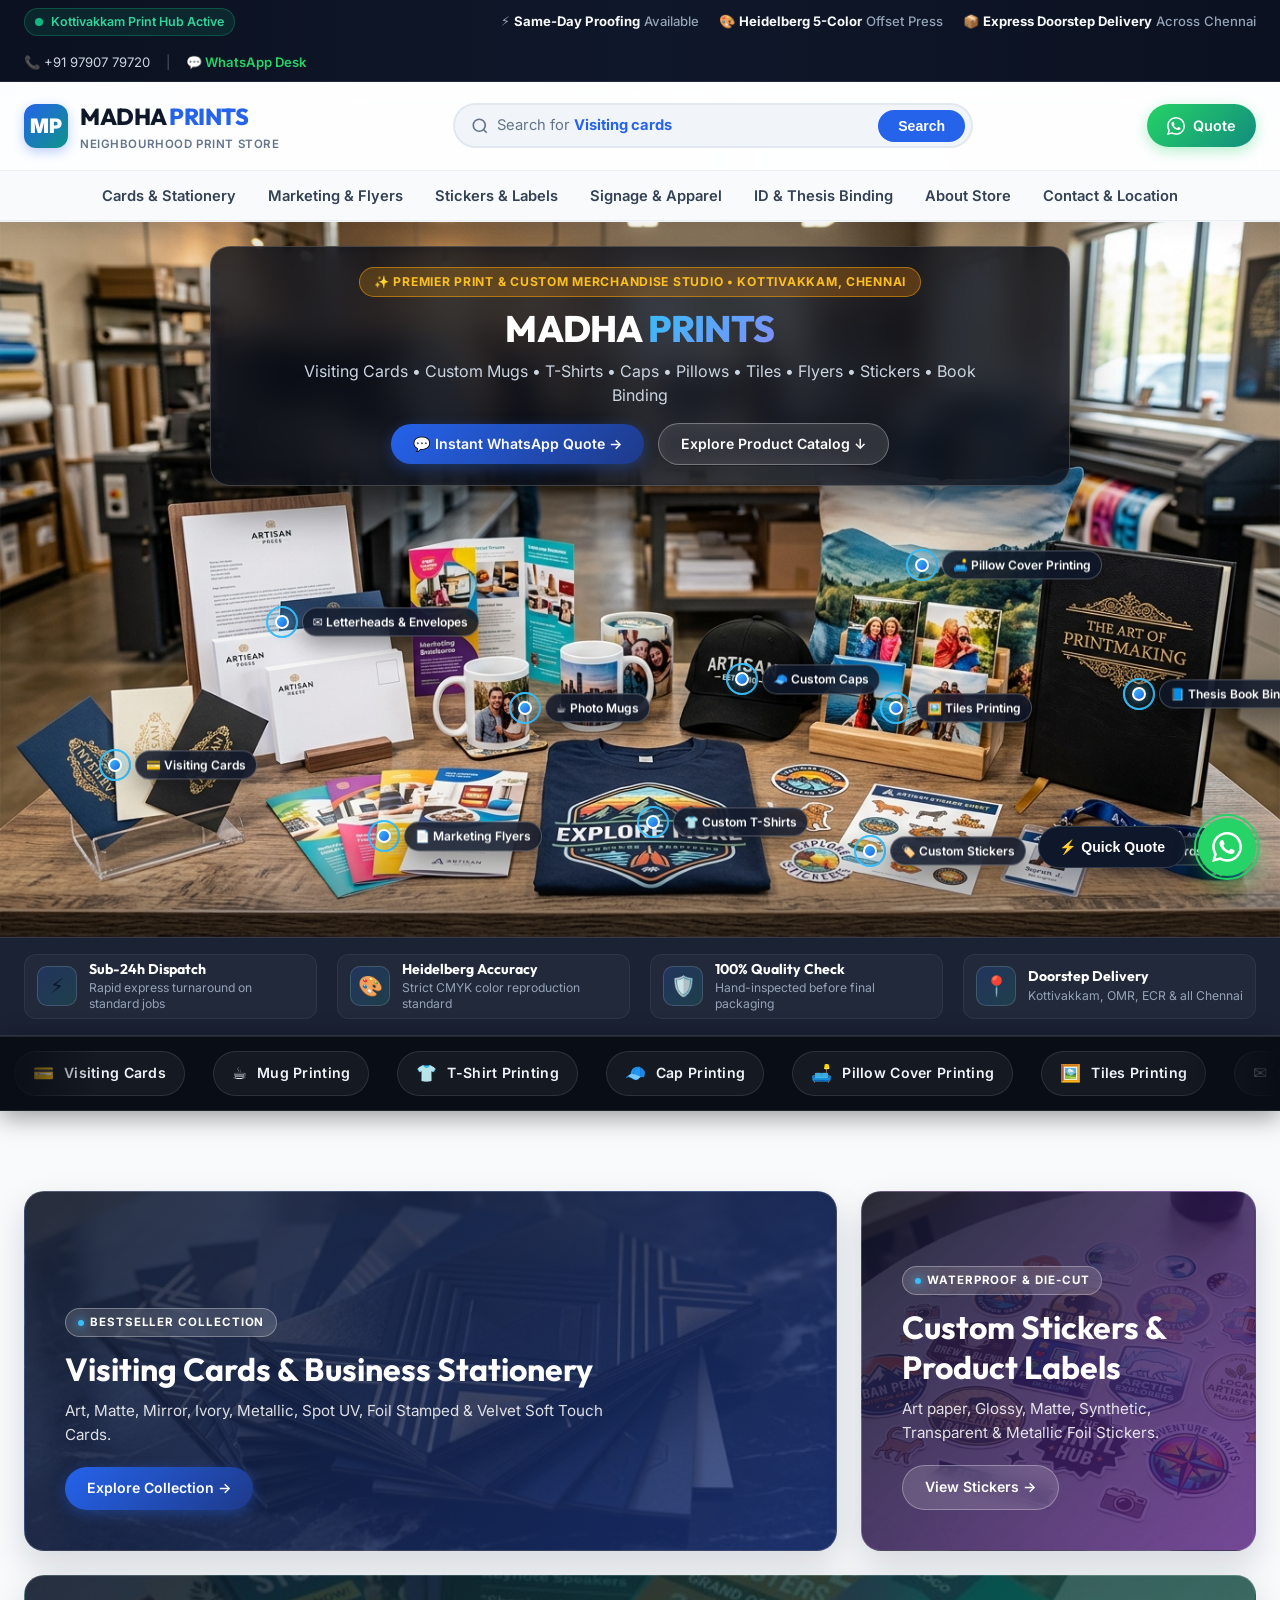
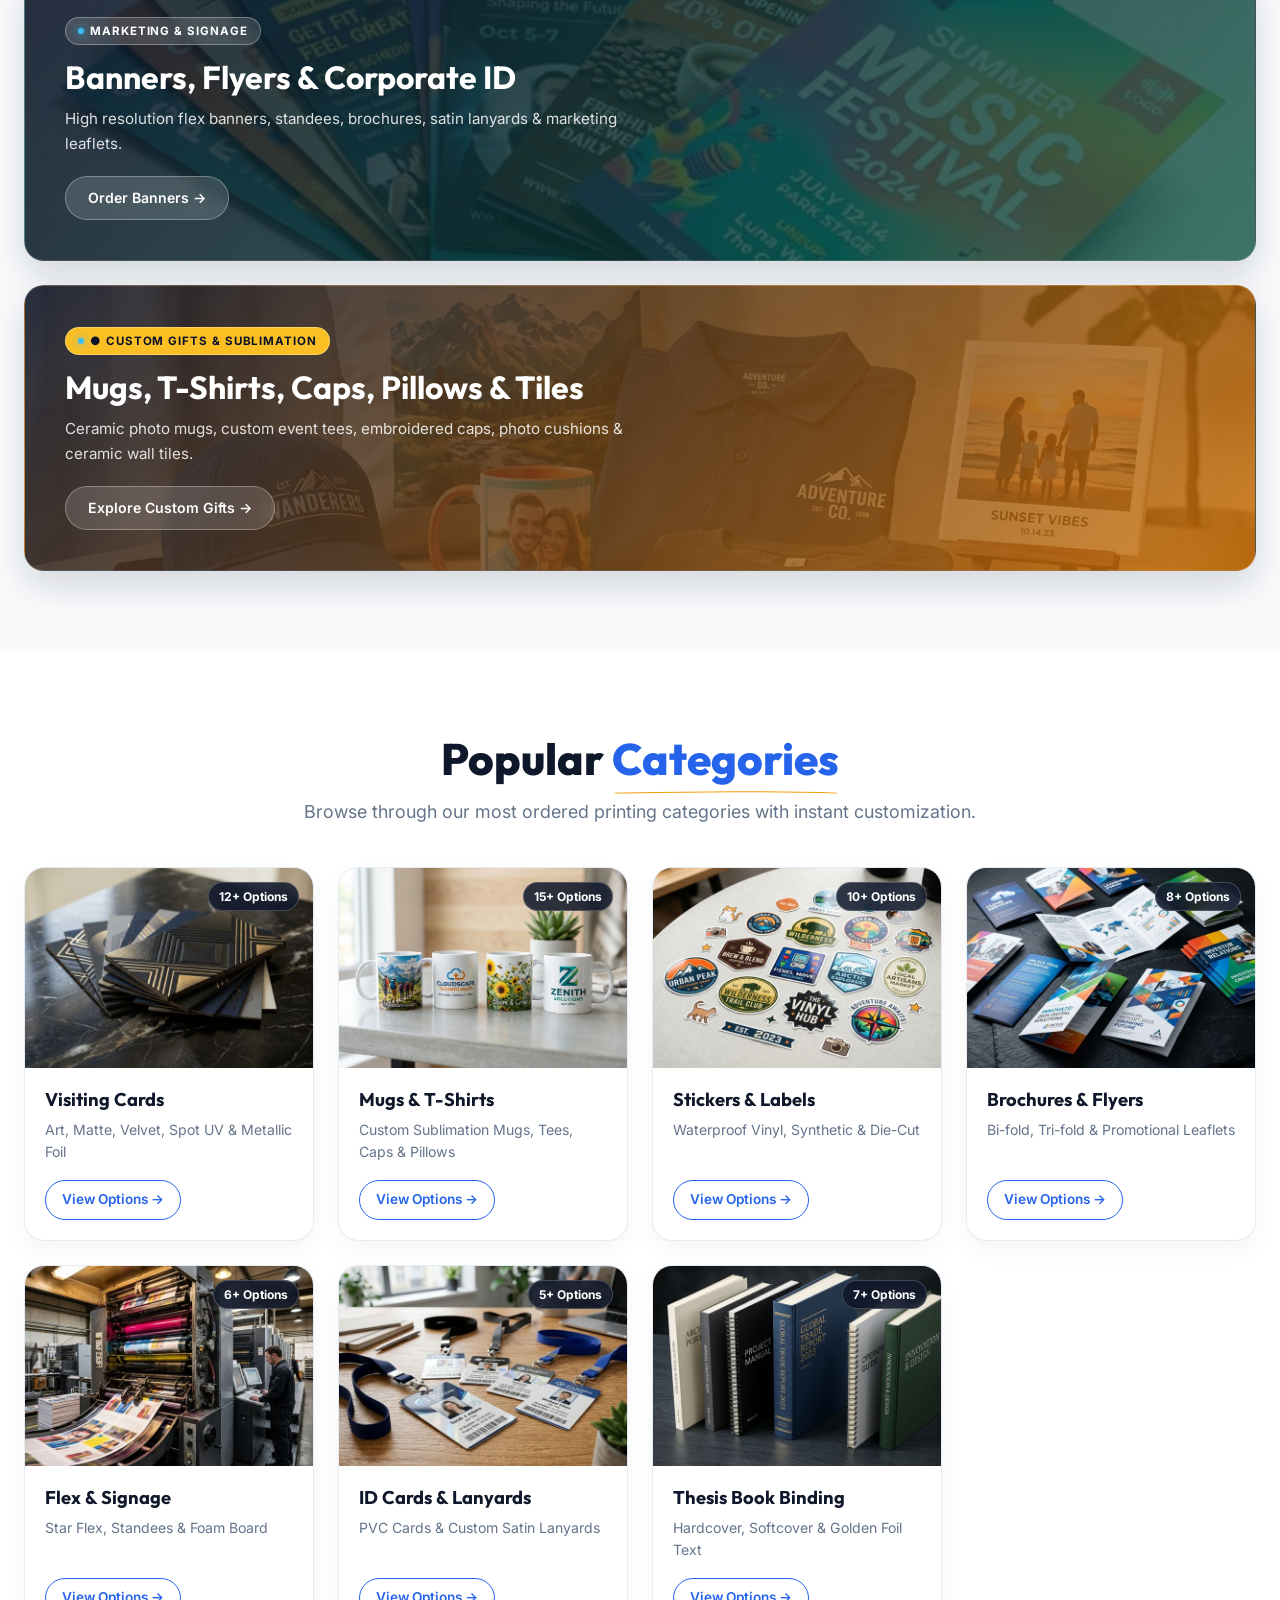
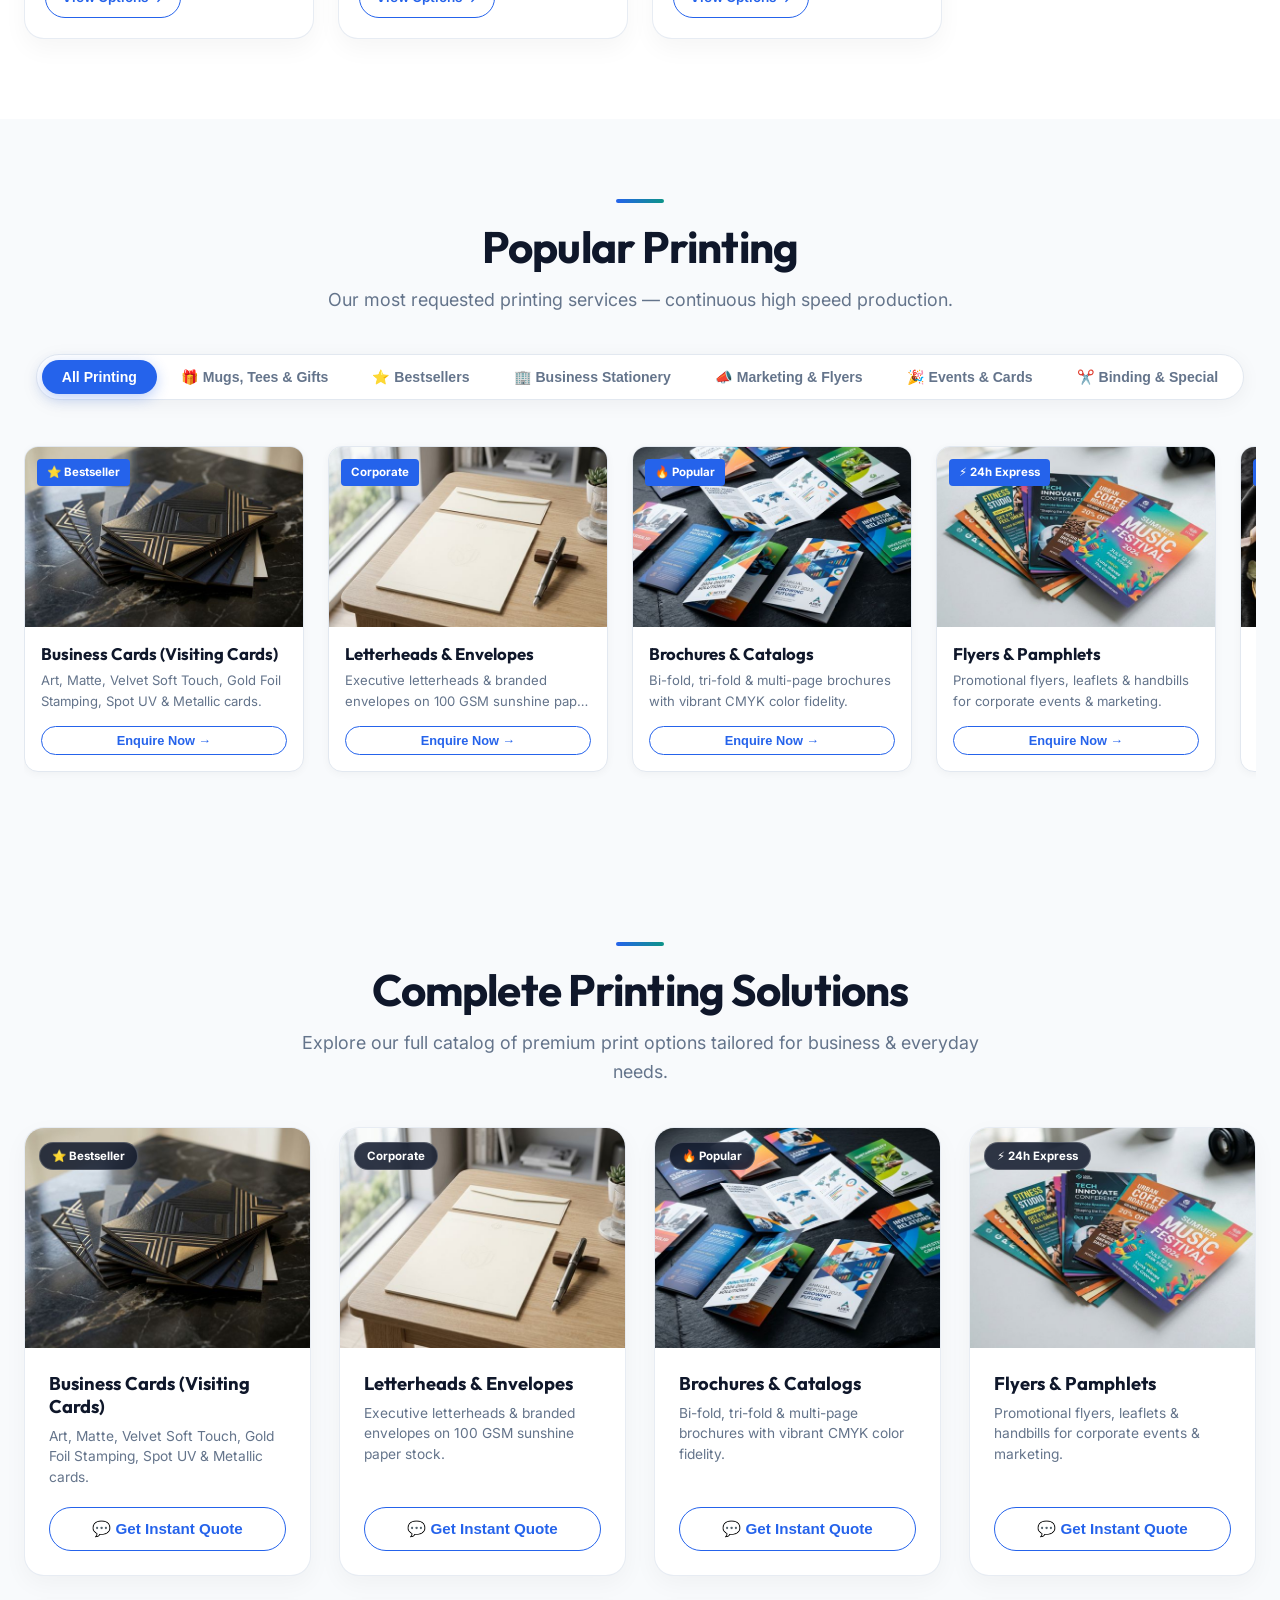
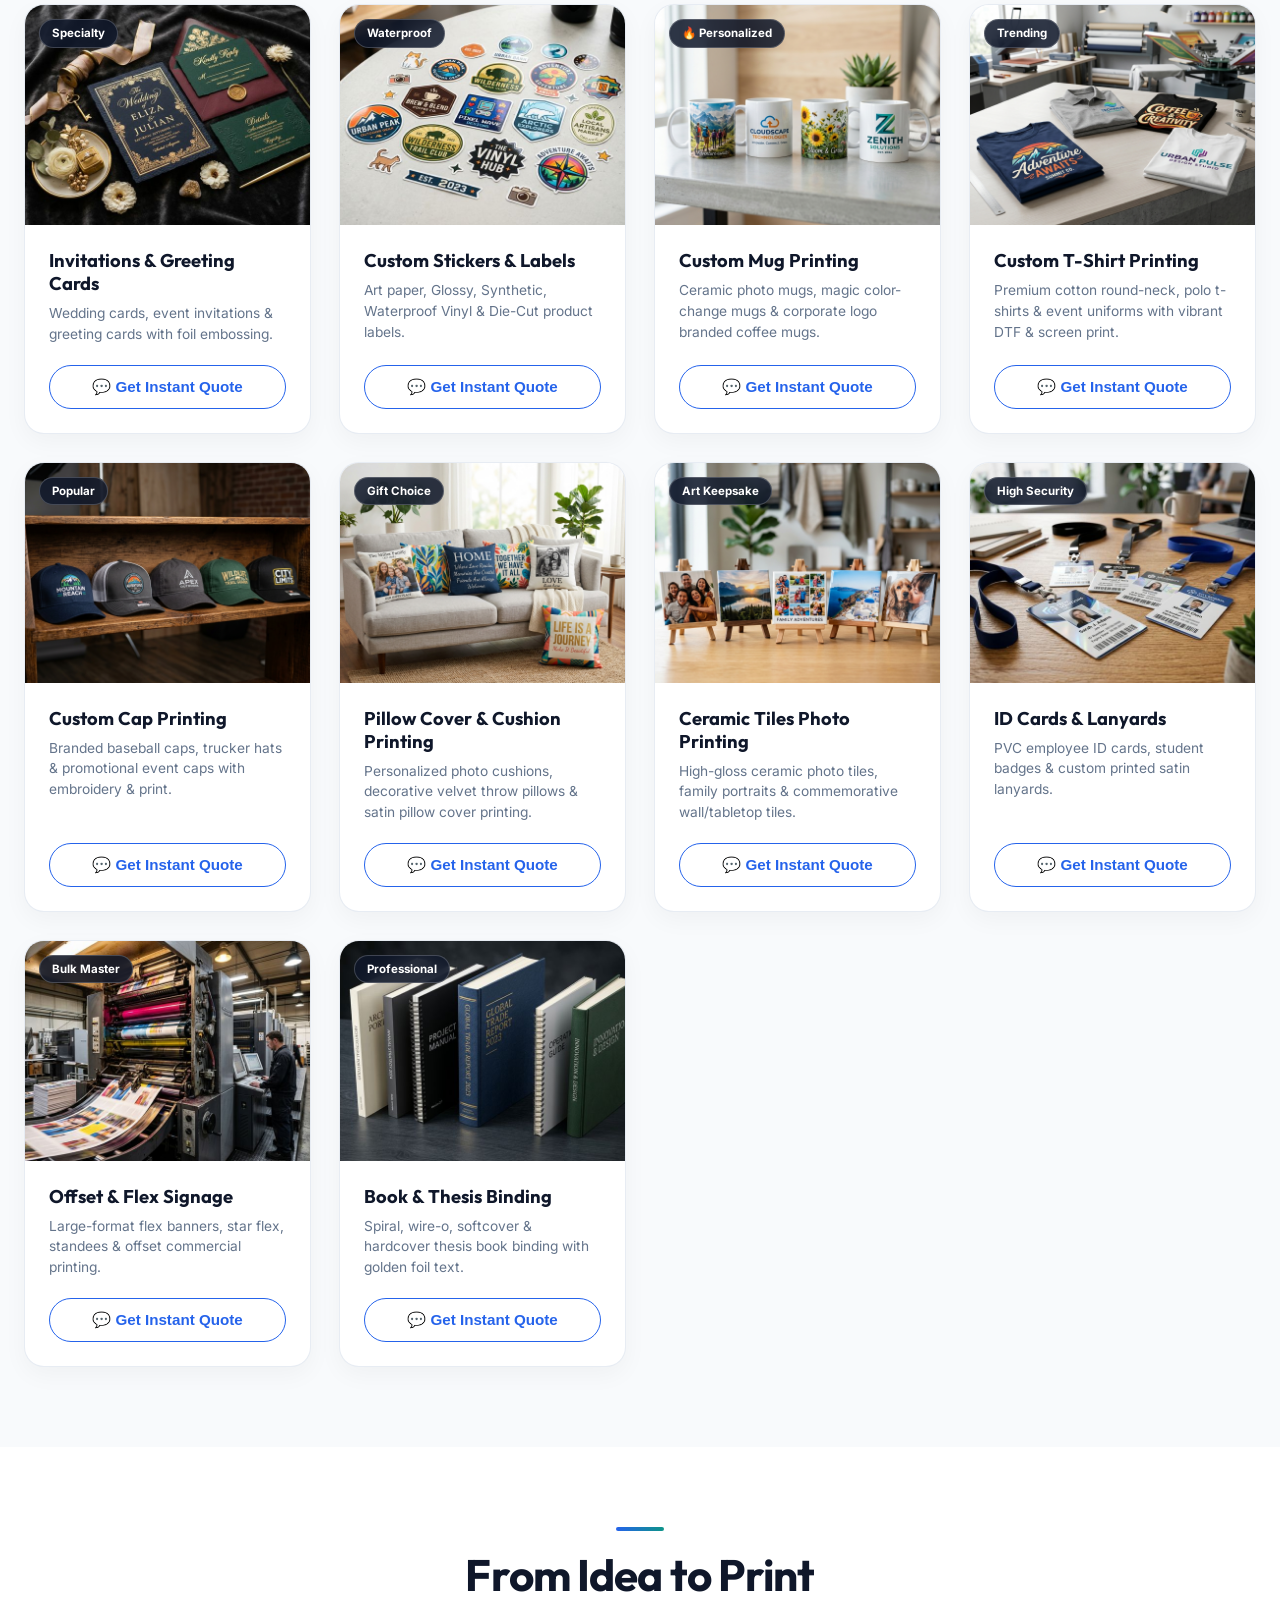
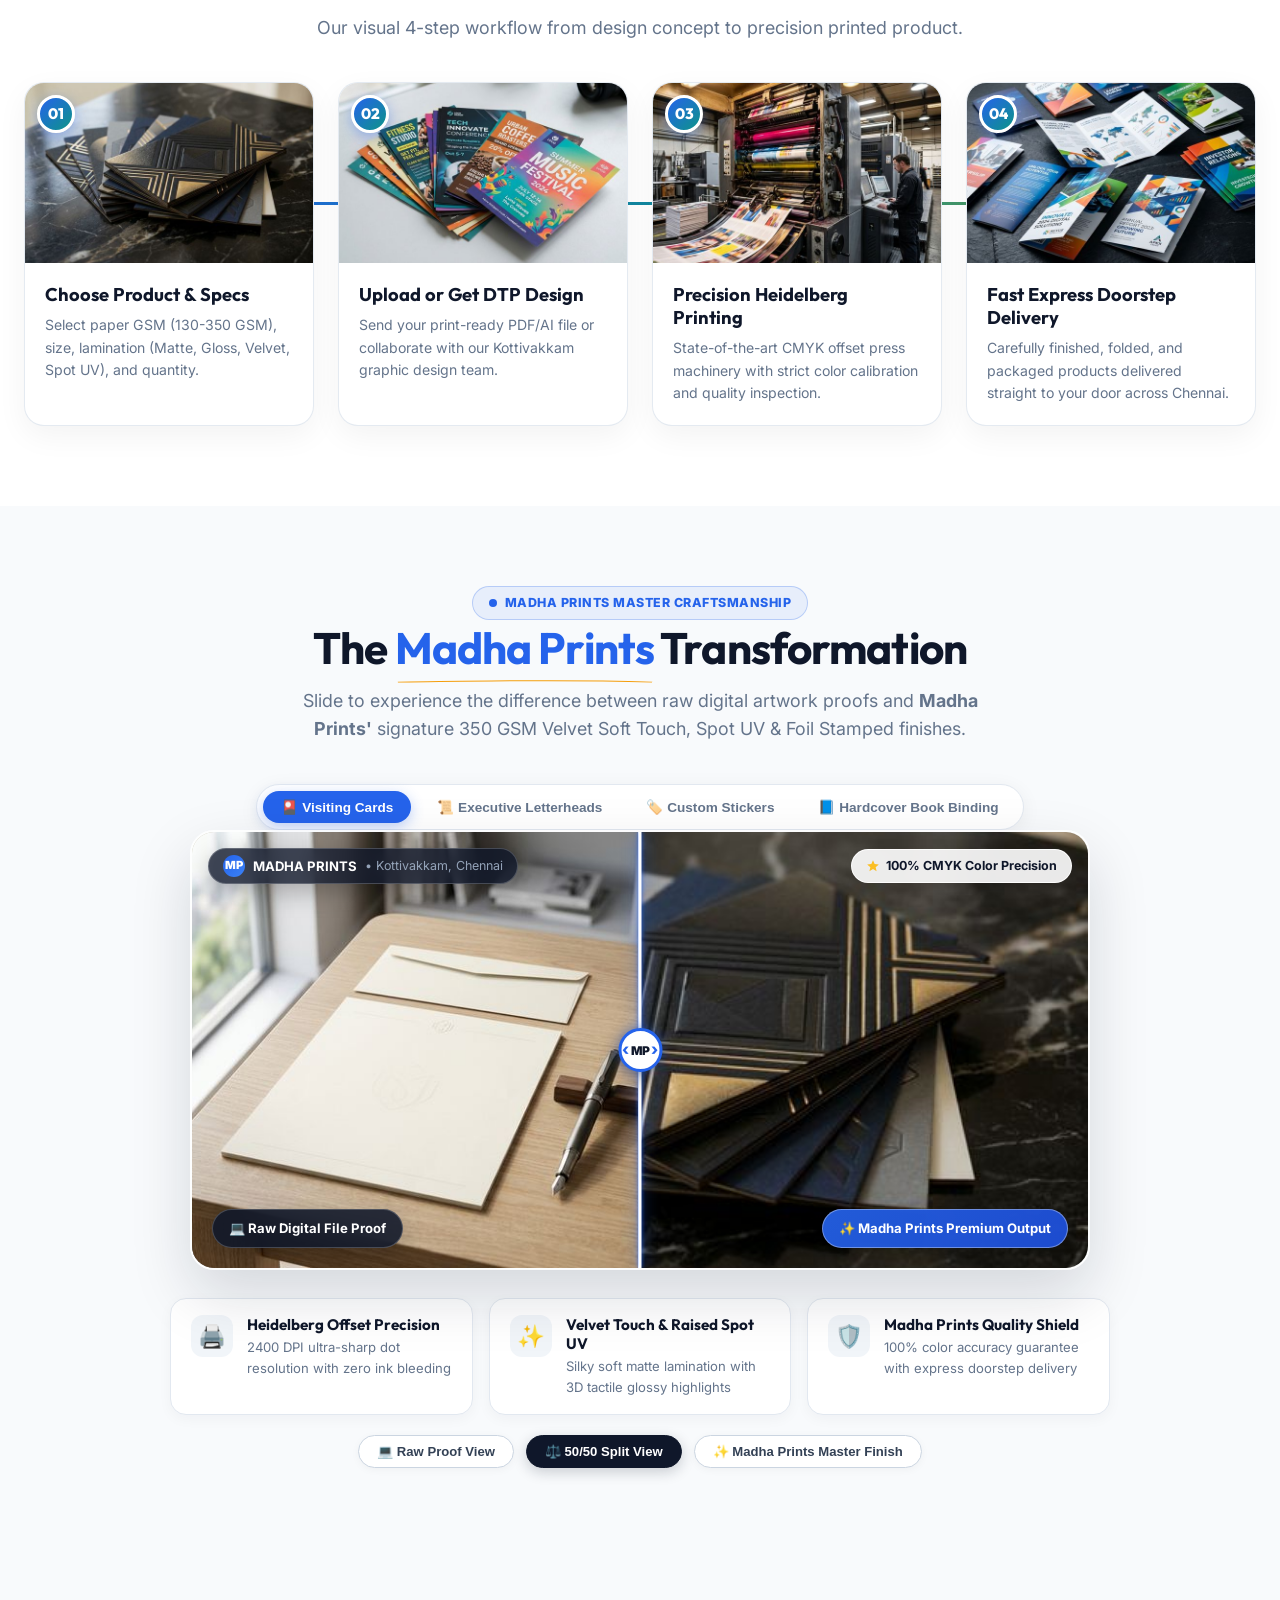
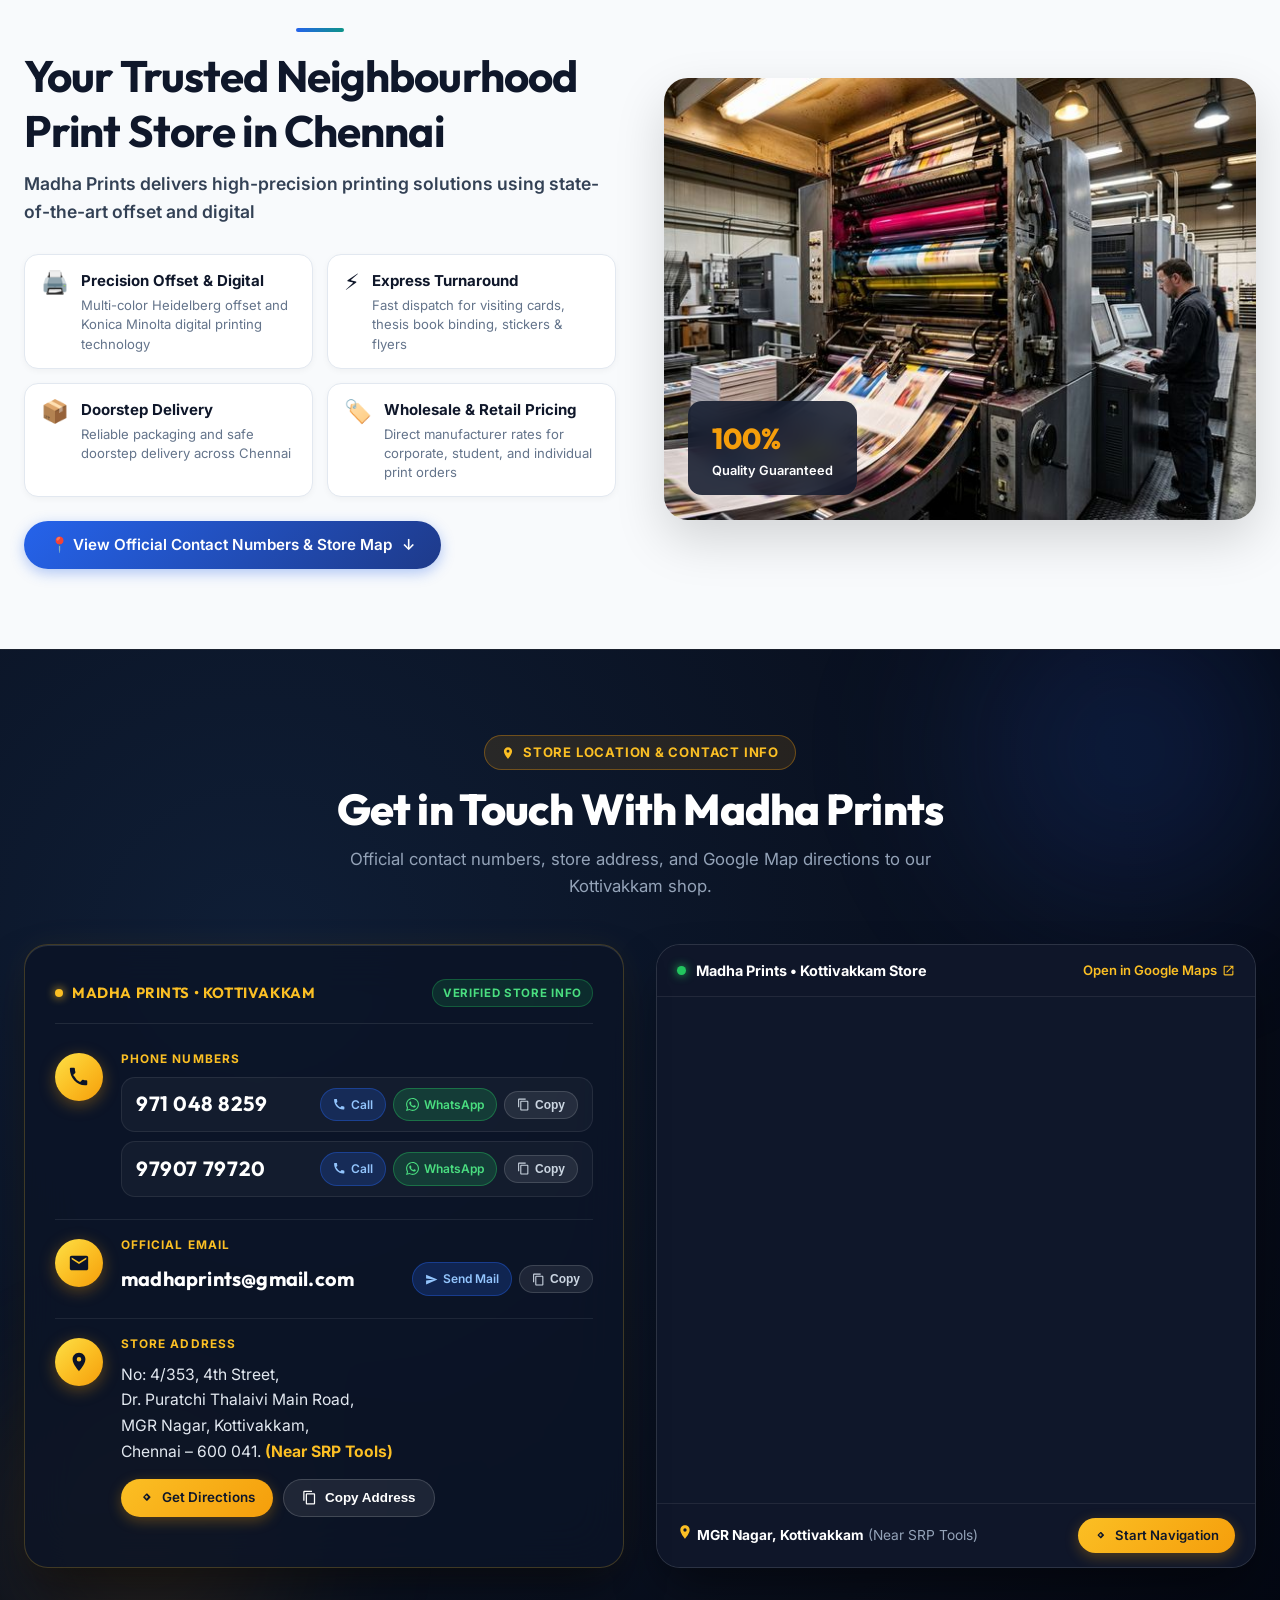
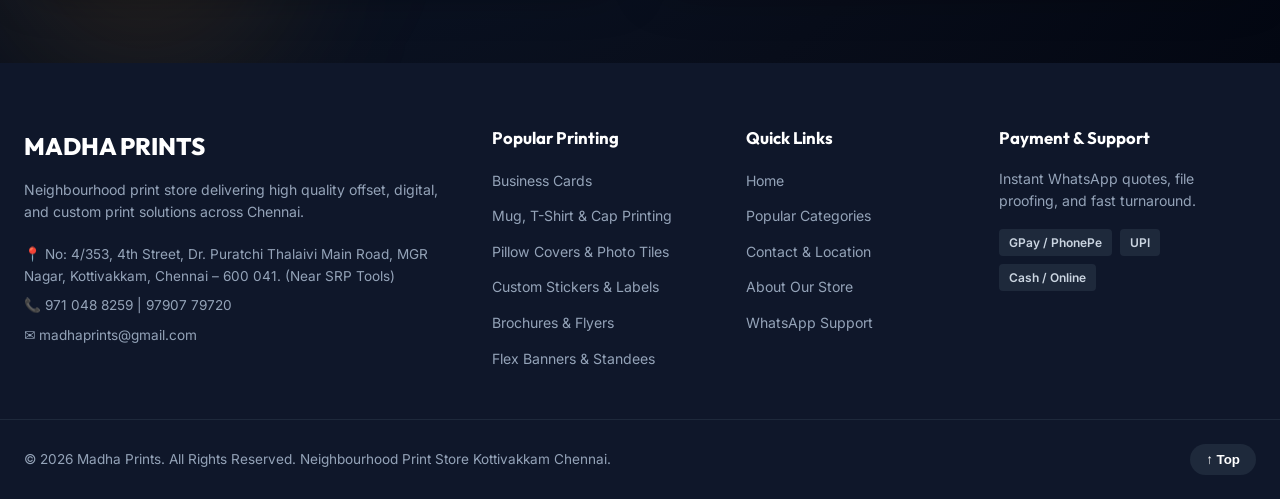
==== index.html @ ce9d9347 "his" ====
<!doctype html>
<html lang="en">
  <head>
    <meta charset="UTF-8" />
    <meta name="viewport" content="width=device-width, initial-scale=1.0" />
    <title>Madha Prints — Business Cards, Flyers, Stickers & Custom Printing | Chennai</title>
    <meta name="description" content="Order custom business cards, flyers, banners, stickers, ID cards & book binding online at Madha Prints. Fast turnaround & doorstep delivery across Chennai." />
    <meta name="keywords" content="Madha Prints, printing services Kottivakkam, printing shop Chennai, business cards Chennai, brochure printing, flyer printing, ID card printing, offset printing Chennai, screen printing, thesis binding Kottivakkam, DTP services Chennai" />
    <meta name="author" content="Madha Prints" />
    <meta name="robots" content="index, follow, max-image-preview:large" />
    <link rel="canonical" href="http://localhost:5173/" />
    
    <!-- Geo Meta Tags for Local SEO in Chennai -->
    <meta name="geo.region" content="IN-TN" />
    <meta name="geo.placename" content="Chennai, Kottivakkam" />
    <meta name="geo.position" content="12.96;80.265" />
    <meta name="ICBM" content="12.96, 80.265" />
    
    <!-- Open Graph / Social Media Meta Tags -->
    <meta property="og:type" content="website" />
    <meta property="og:site_name" content="Madha Prints — Neighbourhood Print Store" />
    <meta property="og:title" content="Business Cards, Flyers & Custom Printing | Madha Prints Chennai" />
    <meta property="og:description" content="Order custom business cards, flyers, banners & stickers online. Fast turnaround, doorstep delivery across Chennai. Get an instant quote at Madha Prints." />
    <meta property="og:image" content="hero-home.jpg" />
    <meta property="og:url" content="http://localhost:5173/" />
    <meta property="og:locale" content="en_IN" />

    <!-- Twitter Card Meta Tags -->
    <meta name="twitter:card" content="summary_large_image" />
    <meta name="twitter:title" content="Business Cards, Flyers & Custom Printing | Madha Prints" />
    <meta name="twitter:description" content="High-quality printing solutions for businesses, events, education and everyday needs in Chennai." />
    <meta name="twitter:image" content="hero-home.jpg" />

    <!-- Performance & Preload Hints -->
    <link rel="preconnect" href="https://fonts.googleapis.com">
    <link rel="preconnect" href="https://fonts.gstatic.com" crossorigin>
    <link rel="preload" href="hero-showcase-4k.jpg?v=4k" as="image" fetchpriority="high">
    <link href="https://fonts.googleapis.com/css2?family=Caveat:wght@600;700&family=Inter:wght@300;400;500;600;700;800&family=Outfit:wght@400;500;600;700;800;900&family=Roboto:wght@400;500;700&display=swap" rel="stylesheet">
    
    <link rel="stylesheet" href="styles.css">
    
    <!-- JSON-LD LocalBusiness Schema -->
    <script type="application/ld+json">
    {
      "@context": "https://schema.org",
      "@type": "PrintShop",
      "name": "Madha Prints",
      "image": "hero-home.jpg",
      "@id": "http://localhost:5173/#organization",
      "url": "http://localhost:5173/",
      "telephone": "+919790779720",
      "email": "madhaprints@gmail.com",
      "priceRange": "₹",
      "address": {
        "@type": "PostalAddress",
        "streetAddress": "No: 4/353, 4th Street, Dr. Puratchi Thalaivi Main Road, MGR Nagar, Kottivakkam",
        "addressLocality": "Chennai",
        "addressRegion": "Tamil Nadu",
        "postalCode": "600041",
        "addressCountry": "IN"
      },
      "geo": {
        "@type": "GeoCoordinates",
        "latitude": 12.96,
        "longitude": 80.265
      },
      "openingHoursSpecification": {
        "@type": "OpeningHoursSpecification",
        "dayOfWeek": ["Monday","Tuesday","Wednesday","Thursday","Friday","Saturday"],
        "opens": "09:00",
        "closes": "20:00"
      },
      "sameAs": ["https://wa.me/919790779720"]
    }
    </script>
  </head>
  <body>
    <!-- Top Scroll Progress Indicator -->
    <div class="scroll-progress-bar" id="scroll-progress"></div>

    <!-- Ambient Cursor Glow Spotlight -->
    <div class="cursor-glow" id="cursor-glow"></div>

    <!-- ═══ TOP LIVE TICKER STATUS BAR ═══ -->
    <div class="top-ticker-bar">
      <div class="container top-ticker-inner">
        <div class="ticker-status-pill">
          <span class="status-dot-pulse"></span>
          <span>Kottivakkam Print Hub Active</span>
        </div>
        <div class="ticker-items">
          <span class="ticker-item">⚡ <strong>Same-Day Proofing</strong> Available</span>
          <span class="ticker-item">🎨 <strong>Heidelberg 5-Color</strong> Offset Press</span>
          <span class="ticker-item">📦 <strong>Express Doorstep Delivery</strong> Across Chennai</span>
        </div>
        <div class="ticker-contact-links">
          <a href="tel:+919790779720">📞 +91 97907 79720</a>
          <span style="opacity:0.3;">|</span>
          <a href="https://wa.me/919790779720?text=Hi%20Madha%20Prints%2C%20I%20have%20an%20enquiry." target="_blank" style="color:#25D366;font-weight:600;">💬 WhatsApp Desk</a>
        </div>
      </div>
    </div>

    <!-- ═══ MAIN HEADER ═══ -->
    <header class="site-header" id="navbar">
      <div class="container header-main">
        <!-- Logo -->
        <a href="index.html" class="site-logo">
          <div class="logo-mark">MP</div>
          <div class="logo-text-group">
            <span class="brand-name">MADHA<span class="brand-accent"> PRINTS</span></span>
            <span class="brand-sub">Neighbourhood Print Store</span>
          </div>
        </a>

        <!-- Animated Typing Search Bar -->
        <div class="header-search-container">
          <form class="header-search-form" id="search-form" onsubmit="return false;">
            <div class="search-input-wrapper">
              <span class="search-icon-fixed">
                <svg width="18" height="18" viewBox="0 0 24 24" fill="none" stroke="currentColor" stroke-width="2.2"><circle cx="11" cy="11" r="8"/><line x1="21" y1="21" x2="16.65" y2="16.65"/></svg>
              </span>
              <input type="text" class="header-search-input" id="search-input" placeholder=" " aria-label="Search products" autocomplete="off" />
              <span class="search-placeholder-label">Search for <span class="search-typing-text" id="typing-text">Visiting cards</span></span>
              <button type="submit" class="search-submit-btn" id="search-btn">
                <span>Search</span>
              </button>
            </div>
          </form>
          <div class="search-results-dropdown" id="search-dropdown"></div>
        </div>

        <!-- Header Right Actions -->
        <div class="header-actions">
          <a href="https://wa.me/919790779720?text=Hi%20Madha%20Prints%2C%20I%20want%20to%20get%20an%20instant%20quote." class="btn btn-whatsapp header-wa-btn" target="_blank">
            <svg width="18" height="18" viewBox="0 0 24 24" fill="currentColor"><path d="M17.472 14.382c-.297-.149-1.758-.867-2.03-.967-.273-.099-.471-.148-.67.15-.197.297-.767.966-.94 1.164-.173.199-.347.223-.644.075-.297-.15-1.255-.463-2.39-1.475-.883-.788-1.48-1.761-1.653-2.059-.173-.297-.018-.458.13-.606.134-.133.298-.347.446-.52.149-.174.198-.298.298-.497.099-.198.05-.371-.025-.52-.075-.149-.669-1.612-.916-2.207-.242-.579-.487-.5-.669-.51-.173-.008-.371-.01-.57-.01-.198 0-.52.074-.792.372-.272.297-1.04 1.016-1.04 2.479 0 1.462 1.065 2.875 1.213 3.074.149.198 2.096 3.2 5.077 4.487.709.306 1.262.489 1.694.625.712.227 1.36.195 1.871.118.571-.085 1.758-.719 2.006-1.413.248-.694.248-1.289.173-1.413-.074-.124-.272-.198-.57-.347m-5.421 7.403h-.004a9.87 9.87 0 01-5.031-1.378l-.361-.214-3.741.982.998-3.648-.235-.374a9.86 9.86 0 01-1.51-5.26c.001-5.45 4.436-9.884 9.888-9.884 2.64 0 5.122 1.03 6.988 2.898a9.825 9.825 0 012.893 6.994c-.003 5.45-4.437 9.884-9.885 9.884m8.413-18.297A11.815 11.815 0 0012.05 0C5.495 0 .16 5.335.157 11.892c0 2.096.547 4.142 1.588 5.945L.057 24l6.305-1.654a11.882 11.882 0 005.683 1.448h.005c6.554 0 11.89-5.335 11.893-11.893a11.821 11.821 0 00-3.48-8.413z"/></svg>
            <span>Quote</span>
          </a>

          <div class="mobile-menu-btn" id="mobile-menu-btn" aria-label="Toggle Navigation Menu">
            <span></span><span></span><span></span>
          </div>
        </div>
      </div>

      <!-- Navigation Bar -->
      <nav class="sub-nav">
        <div class="container sub-nav-inner">
          <ul class="nav-menu">
            <li class="nav-item"><a href="#cards" class="nav-link">Cards & Stationery</a></li>
            <li class="nav-item"><a href="#marketing" class="nav-link">Marketing & Flyers</a></li>
            <li class="nav-item"><a href="#stickers" class="nav-link">Stickers & Labels</a></li>
            <li class="nav-item"><a href="#signage" class="nav-link">Signage & Apparel</a></li>
            <li class="nav-item"><a href="#binding" class="nav-link">ID & Thesis Binding</a></li>
            <li class="nav-item"><a href="#about" class="nav-link">About Store</a></li>
            <li class="nav-item"><a href="#contact" class="nav-link">Contact & Location</a></li>
          </ul>
        </div>
      </nav>
    </header>

    <!-- Mobile Menu Drawer -->
    <div class="mobile-menu" id="mobile-menu">
      <a href="#home">Home</a>
      <a href="#cards">Cards & Stationery</a>
      <a href="#marketing">Marketing & Flyers</a>
      <a href="#stickers">Stickers & Labels</a>
      <a href="#signage">Signage & Apparel</a>
      <a href="#binding">ID & Thesis Binding</a>
      <a href="#about">About Our Store</a>
      <a href="#contact">Contact Us</a>
    </div>

    <!-- ═══ HERO SECTION — 4K SHOWCASE WITH INTERACTIVE HOTSPOT BEACONS ═══ -->
    <section class="hero-image-only" id="home">
      <div class="hero-image-container">
        <img src="hero-showcase-4k.jpg?v=allprod" alt="Madha Prints — Complete Printing Showcase" class="hero-full-banner-img" fetchpriority="high" decoding="async" />
        
        <!-- Hero Wording Banner Overlay -->
        <div class="hero-wording-overlay">
          <div class="hero-wording-card">
            <span class="hero-wording-tag">✨ PREMIER PRINT & CUSTOM MERCHANDISE STUDIO • KOTTIVAKKAM, CHENNAI</span>
            <h1 class="hero-wording-title">MADHA <span class="highlight">PRINTS</span></h1>
            <p class="hero-wording-subtitle">Visiting Cards • Custom Mugs • T-Shirts • Caps • Pillows • Tiles • Flyers • Stickers • Book Binding</p>
            <div class="hero-wording-btns">
              <a href="https://wa.me/919790779720?text=Hi%20Madha%20Prints%2C%20I%20want%20to%20place%20an%20order" target="_blank" rel="noopener" class="btn btn-primary">💬 Instant WhatsApp Quote →</a>
              <a href="#popular" class="btn btn-outline-light">Explore Product Catalog ↓</a>
            </div>
          </div>
        </div>

        <!-- Interactive Hotspots Overlay -->
        <div class="hero-hotspots-layer" id="hero-hotspots">
          <!-- Hotspot 1: Visiting Cards -->
          <div class="hero-hotspot" style="top: 76%; left: 9%;" data-product="Visiting Cards">
            <div class="hotspot-beacon">
              <div class="hotspot-wave"></div>
              <div class="hotspot-wave"></div>
              <div class="hotspot-core"></div>
            </div>
            <div class="hotspot-pill">💳 Visiting Cards</div>
            <div class="hotspot-popover">
              <span class="popover-badge">Bestseller</span>
              <h4 class="popover-title">Velvet & Spot UV Cards</h4>
              <p class="popover-desc">350 GSM Art Board with Velvet Soft Touch, Spot UV, & Gold Foil Stamping.</p>
              <a href="https://wa.me/919790779720?text=Hi%20Madha%20Prints%2C%20I%20want%20to%20order%20Visiting%20Cards" class="popover-cta" target="_blank">Instant Quote →</a>
            </div>
          </div>

          <!-- Hotspot 2: Letterheads & Envelopes -->
          <div class="hero-hotspot" style="top: 56%; left: 22%;" data-product="Letterheads">
            <div class="hotspot-beacon">
              <div class="hotspot-wave"></div>
              <div class="hotspot-wave"></div>
              <div class="hotspot-core"></div>
            </div>
            <div class="hotspot-pill">✉️ Letterheads & Envelopes</div>
            <div class="hotspot-popover">
              <span class="popover-badge">Corporate</span>
              <h4 class="popover-title">Executive Stationery</h4>
              <p class="popover-desc">100 GSM sunshine paper letterheads with matching branded envelopes.</p>
              <a href="https://wa.me/919790779720?text=Hi%20Madha%20Prints%2C%20I%20want%20Letterheads%20and%20Envelopes" class="popover-cta" target="_blank">Instant Quote →</a>
            </div>
          </div>

          <!-- Hotspot 3: Flyers & Leaflets -->
          <div class="hero-hotspot" style="top: 86%; left: 30%;" data-product="Flyers">
            <div class="hotspot-beacon">
              <div class="hotspot-wave"></div>
              <div class="hotspot-wave"></div>
              <div class="hotspot-core"></div>
            </div>
            <div class="hotspot-pill">📄 Marketing Flyers</div>
            <div class="hotspot-popover">
              <span class="popover-badge">Fast Dispatch</span>
              <h4 class="popover-title">Promotional Flyers & Leaflets</h4>
              <p class="popover-desc">130 - 170 GSM Sunshine Paper with razor-sharp CMYK Heidelberg print.</p>
              <a href="https://wa.me/919790779720?text=Hi%20Madha%20Prints%2C%20I%20want%20to%20order%20Flyers" class="popover-cta" target="_blank">Instant Quote →</a>
            </div>
          </div>

          <!-- Hotspot 4: Custom Mugs -->
          <div class="hero-hotspot" style="top: 68%; left: 41%;" data-product="Custom Mugs">
            <div class="hotspot-beacon">
              <div class="hotspot-wave"></div>
              <div class="hotspot-wave"></div>
              <div class="hotspot-core"></div>
            </div>
            <div class="hotspot-pill">☕ Photo Mugs</div>
            <div class="hotspot-popover">
              <span class="popover-badge">Personalized</span>
              <h4 class="popover-title">Ceramic Photo Mugs</h4>
              <p class="popover-desc">Sublimation high-gloss ceramic coffee mugs and corporate branded drinkware.</p>
              <a href="https://wa.me/919790779720?text=Hi%20Madha%20Prints%2C%20I%20want%20Custom%20Mugs" class="popover-cta" target="_blank">Instant Quote →</a>
            </div>
          </div>

          <!-- Hotspot 5: Custom T-Shirts -->
          <div class="hero-hotspot" style="top: 84%; left: 51%;" data-product="T-Shirts">
            <div class="hotspot-beacon">
              <div class="hotspot-wave"></div>
              <div class="hotspot-wave"></div>
              <div class="hotspot-core"></div>
            </div>
            <div class="hotspot-pill">👕 Custom T-Shirts</div>
            <div class="hotspot-popover">
              <span class="popover-badge">Trending</span>
              <h4 class="popover-title">Custom Printed T-Shirts</h4>
              <p class="popover-desc">100% cotton premium tees with vibrant DTF & screen printing.</p>
              <a href="https://wa.me/919790779720?text=Hi%20Madha%20Prints%2C%20I%20want%20Custom%20T-Shirts" class="popover-cta" target="_blank">Instant Quote →</a>
            </div>
          </div>

          <!-- Hotspot 6: Custom Caps -->
          <div class="hero-hotspot" style="top: 64%; left: 58%;" data-product="Custom Caps">
            <div class="hotspot-beacon">
              <div class="hotspot-wave"></div>
              <div class="hotspot-wave"></div>
              <div class="hotspot-core"></div>
            </div>
            <div class="hotspot-pill">🧢 Custom Caps</div>
            <div class="hotspot-popover">
              <span class="popover-badge">Popular</span>
              <h4 class="popover-title">Embroidered Event Caps</h4>
              <p class="popover-desc">Structured baseball caps & promotional headwear with precision stitching.</p>
              <a href="https://wa.me/919790779720?text=Hi%20Madha%20Prints%2C%20I%20want%20Custom%20Caps" class="popover-cta" target="_blank">Instant Quote →</a>
            </div>
          </div>

          <!-- Hotspot 7: Pillow Cover Printing -->
          <div class="hero-hotspot" style="top: 48%; left: 72%;" data-product="Pillow Cover">
            <div class="hotspot-beacon">
              <div class="hotspot-wave"></div>
              <div class="hotspot-wave"></div>
              <div class="hotspot-core"></div>
            </div>
            <div class="hotspot-pill">🛋️ Pillow Cover Printing</div>
            <div class="hotspot-popover">
              <span class="popover-badge">Gift Favorite</span>
              <h4 class="popover-title">Photo Cushions & Pillows</h4>
              <p class="popover-desc">Personalized decorative photo cushions and velvet throw pillow covers.</p>
              <a href="https://wa.me/919790779720?text=Hi%20Madha%20Prints%2C%20I%20want%20Pillow%20Cover%20Printing" class="popover-cta" target="_blank">Instant Quote →</a>
            </div>
          </div>

          <!-- Hotspot 8: Ceramic Photo Tiles -->
          <div class="hero-hotspot" style="top: 68%; left: 70%;" data-product="Tiles Printing">
            <div class="hotspot-beacon">
              <div class="hotspot-wave"></div>
              <div class="hotspot-wave"></div>
              <div class="hotspot-core"></div>
            </div>
            <div class="hotspot-pill">🖼️ Tiles Printing</div>
            <div class="hotspot-popover">
              <span class="popover-badge">Art Keepsake</span>
              <h4 class="popover-title">Ceramic Photo Tiles</h4>
              <p class="popover-desc">High-gloss ceramic photo tiles for commemorative wall and tabletop displays.</p>
              <a href="https://wa.me/919790779720?text=Hi%20Madha%20Prints%2C%20I%20want%20Tiles%20Printing" class="popover-cta" target="_blank">Instant Quote →</a>
            </div>
          </div>

          <!-- Hotspot 9: Custom Stickers -->
          <div class="hero-hotspot" style="top: 88%; left: 68%;" data-product="Custom Stickers">
            <div class="hotspot-beacon">
              <div class="hotspot-wave"></div>
              <div class="hotspot-wave"></div>
              <div class="hotspot-core"></div>
            </div>
            <div class="hotspot-pill">🏷️ Custom Stickers</div>
            <div class="hotspot-popover">
              <span class="popover-badge">Waterproof</span>
              <h4 class="popover-title">Die-Cut Vinyl Stickers</h4>
              <p class="popover-desc">Waterproof, scratch-resistant vinyl product labels and precision die-cuts.</p>
              <a href="https://wa.me/919790779720?text=Hi%20Madha%20Prints%2C%20I%20want%20Custom%20Stickers" class="popover-cta" target="_blank">Instant Quote →</a>
            </div>
          </div>

          <!-- Hotspot 10: PVC ID Cards & Lanyards -->
          <div class="hero-hotspot" style="top: 88%; left: 84%;" data-product="ID Cards">
            <div class="hotspot-beacon">
              <div class="hotspot-wave"></div>
              <div class="hotspot-wave"></div>
              <div class="hotspot-core"></div>
            </div>
            <div class="hotspot-pill">🪪 PVC ID Cards</div>
            <div class="hotspot-popover">
              <span class="popover-badge">Corporate</span>
              <h4 class="popover-title">Employee Badges & Lanyards</h4>
              <p class="popover-desc">Durable thermal PVC employee ID cards and custom sublimated satin lanyards.</p>
              <a href="https://wa.me/919790779720?text=Hi%20Madha%20Prints%2C%20I%20need%20PVC%20ID%20Cards" class="popover-cta" target="_blank">Instant Quote →</a>
            </div>
          </div>

          <!-- Hotspot 11: Booklets & Thesis Binding -->
          <div class="hero-hotspot" style="top: 66%; left: 89%;" data-product="Thesis Binding">
            <div class="hotspot-beacon">
              <div class="hotspot-wave"></div>
              <div class="hotspot-wave"></div>
              <div class="hotspot-core"></div>
            </div>
            <div class="hotspot-pill">📘 Thesis Book Binding</div>
            <div class="hotspot-popover">
              <span class="popover-badge">Institutional</span>
              <h4 class="popover-title">Hardcover & Golden Foil</h4>
              <p class="popover-desc">Premium thesis binding with embossed golden foil text, wiro & spiral binding.</p>
              <a href="https://wa.me/919790779720?text=Hi%20Madha%20Prints%2C%20I%20need%20Thesis%20Book%20Binding" class="popover-cta" target="_blank">Instant Quote →</a>
            </div>
          </div>
        </div>
      </div>
    </section>

    <!-- ═══ HERO FLOATING TRUST STRIP ═══ -->
    <div class="hero-trust-bar">
      <div class="container hero-trust-grid">
        <div class="trust-item">
          <div class="trust-icon-box">⚡</div>
          <div class="trust-text">
            <h4>Sub-24h Dispatch</h4>
            <p>Rapid express turnaround on standard jobs</p>
          </div>
        </div>
        <div class="trust-item">
          <div class="trust-icon-box">🎨</div>
          <div class="trust-text">
            <h4>Heidelberg Accuracy</h4>
            <p>Strict CMYK color reproduction standard</p>
          </div>
        </div>
        <div class="trust-item">
          <div class="trust-icon-box">🛡️</div>
          <div class="trust-text">
            <h4>100% Quality Check</h4>
            <p>Hand-inspected before final packaging</p>
          </div>
        </div>
        <div class="trust-item">
          <div class="trust-icon-box">📍</div>
          <div class="trust-text">
            <h4>Doorstep Delivery</h4>
            <p>Kottivakkam, OMR, ECR & all Chennai</p>
          </div>
        </div>
      </div>
    </div>

    <!-- ═══ HERO BOTTOM RUNNING MARQUEE BANNER ═══ -->
    <div class="hero-services-marquee">
      <div class="hero-marquee-track">
        <div class="hero-marquee-content">
          <div class="marquee-item"><span class="m-icon">💳</span><span class="m-label">Visiting Cards</span></div>
          <div class="marquee-item"><span class="m-icon">☕</span><span class="m-label">Mug Printing</span></div>
          <div class="marquee-item"><span class="m-icon">👕</span><span class="m-label">T-Shirt Printing</span></div>
          <div class="marquee-item"><span class="m-icon">🧢</span><span class="m-label">Cap Printing</span></div>
          <div class="marquee-item"><span class="m-icon">🛋️</span><span class="m-label">Pillow Cover Printing</span></div>
          <div class="marquee-item"><span class="m-icon">🖼️</span><span class="m-label">Tiles Printing</span></div>
          <div class="marquee-item"><span class="m-icon">✉️</span><span class="m-label">Letterheads & Envelopes</span></div>
          <div class="marquee-item"><span class="m-icon">📖</span><span class="m-label">Brochures & Catalogs</span></div>
          <div class="marquee-item"><span class="m-icon">📄</span><span class="m-label">Flyers & Pamphlets</span></div>
          <div class="marquee-item"><span class="m-icon">🏷️</span><span class="m-label">Stickers & Labels</span></div>
          <div class="marquee-item"><span class="m-icon">💌</span><span class="m-label">Wedding Invitations</span></div>
          <div class="marquee-item"><span class="m-icon">🖨️</span><span class="m-label">Offset Printing</span></div>
          <div class="marquee-item"><span class="m-icon">📘</span><span class="m-label">Thesis Book Binding</span></div>
          <div class="marquee-item"><span class="m-icon">🪪</span><span class="m-label">ID Cards & Lanyards</span></div>
          <div class="marquee-item"><span class="m-icon">🚩</span><span class="m-label">Flex & Signage</span></div>
          <div class="marquee-item"><span class="m-icon">🖥️</span><span class="m-label">DTP Workstation</span></div>
        </div>
        <div class="hero-marquee-content" aria-hidden="true">
          <div class="marquee-item"><span class="m-icon">💳</span><span class="m-label">Visiting Cards</span></div>
          <div class="marquee-item"><span class="m-icon">☕</span><span class="m-label">Mug Printing</span></div>
          <div class="marquee-item"><span class="m-icon">👕</span><span class="m-label">T-Shirt Printing</span></div>
          <div class="marquee-item"><span class="m-icon">🧢</span><span class="m-label">Cap Printing</span></div>
          <div class="marquee-item"><span class="m-icon">🛋️</span><span class="m-label">Pillow Cover Printing</span></div>
          <div class="marquee-item"><span class="m-icon">🖼️</span><span class="m-label">Tiles Printing</span></div>
          <div class="marquee-item"><span class="m-icon">✉️</span><span class="m-label">Letterheads & Envelopes</span></div>
          <div class="marquee-item"><span class="m-icon">📖</span><span class="m-label">Brochures & Catalogs</span></div>
          <div class="marquee-item"><span class="m-icon">📄</span><span class="m-label">Flyers & Pamphlets</span></div>
          <div class="marquee-item"><span class="m-icon">🏷️</span><span class="m-label">Stickers & Labels</span></div>
          <div class="marquee-item"><span class="m-icon">💌</span><span class="m-label">Wedding Invitations</span></div>
          <div class="marquee-item"><span class="m-icon">🖨️</span><span class="m-label">Offset Printing</span></div>
          <div class="marquee-item"><span class="m-icon">📘</span><span class="m-label">Thesis Book Binding</span></div>
          <div class="marquee-item"><span class="m-icon">🪪</span><span class="m-label">ID Cards & Lanyards</span></div>
          <div class="marquee-item"><span class="m-icon">🚩</span><span class="m-label">Flex & Signage</span></div>
          <div class="marquee-item"><span class="m-icon">🖥️</span><span class="m-label">DTP Workstation</span></div>
        </div>
      </div>
    </div>

    <!-- ═══ PROMO CATEGORY BANNERS ═══ -->
    <section class="promo-banners-section section-padding">
      <div class="container">
        <div class="banners-grid">
          <div class="banner-card banner-large" data-tilt style="background-image: linear-gradient(135deg, rgba(15, 23, 42, 0.88), rgba(30, 58, 138, 0.75)), url('business-cards.jpg');">
            <div class="card-specular-glow"></div>
            <div class="banner-content">
              <span class="banner-tag">BESTSELLER COLLECTION</span>
              <h3 class="banner-title">Visiting Cards & Business Stationery</h3>
              <p class="banner-desc">Art, Matte, Mirror, Ivory, Metallic, Spot UV, Foil Stamped & Velvet Soft Touch Cards.</p>
              <a href="#cards" class="btn btn-primary banner-btn">Explore Collection →</a>
            </div>
          </div>

          <div class="banner-card banner-tall" data-tilt style="background-image: linear-gradient(135deg, rgba(15, 23, 42, 0.88), rgba(88, 28, 135, 0.75)), url('stickers.jpg');">
            <div class="card-specular-glow"></div>
            <div class="banner-content">
              <span class="banner-tag">WATERPROOF & DIE-CUT</span>
              <h3 class="banner-title">Custom Stickers & Product Labels</h3>
              <p class="banner-desc">Art paper, Glossy, Matte, Synthetic, Transparent & Metallic Foil Stickers.</p>
              <a href="#stickers" class="btn btn-outline-light banner-btn">View Stickers →</a>
            </div>
          </div>

          <div class="banner-card banner-wide" data-tilt style="background-image: linear-gradient(135deg, rgba(15, 23, 42, 0.88), rgba(6, 78, 59, 0.75)), url('flyers.jpg');">
            <div class="card-specular-glow"></div>
            <div class="banner-content">
              <span class="banner-tag">MARKETING & SIGNAGE</span>
              <h3 class="banner-title">Banners, Flyers & Corporate ID</h3>
              <p class="banner-desc">High resolution flex banners, standees, brochures, satin lanyards & marketing leaflets.</p>
              <a href="#marketing" class="btn btn-outline-light banner-btn">Order Banners →</a>
            </div>
          </div>

          <div class="banner-card banner-wide" data-tilt style="background-image: linear-gradient(135deg, rgba(15, 23, 42, 0.88), rgba(217, 119, 6, 0.78)), url('custom-merchandise-showcase.jpg');">
            <div class="card-specular-glow"></div>
            <div class="banner-content">
              <span class="banner-tag" style="background: #fbbf24; color: #0b1329; font-weight: 700;">● CUSTOM GIFTS & SUBLIMATION</span>
              <h3 class="banner-title">Mugs, T-Shirts, Caps, Pillows & Tiles</h3>
              <p class="banner-desc">Ceramic photo mugs, custom event tees, embroidered caps, photo cushions & ceramic wall tiles.</p>
              <a href="#cards" class="btn btn-outline-light banner-btn">Explore Custom Gifts →</a>
            </div>
          </div>
        </div>
      </div>
    </section>

    <!-- ═══ POPULAR CATEGORIES CAROUSEL SECTION ═══ -->
    <section class="popular-categories-section section-padding" id="categories">
      <div class="container">
        <div class="text-center reveal">
          <div class="animated-heading-wrapper">
            <h2 class="animated-title">
              Popular <span class="highlight-underline">Categories<svg viewBox="0 0 500 150" preserveAspectRatio="none"><path d="M5.5 125.883C149.207 118.384 329.838 103.383 495.5 125.883"></path></svg></span>
            </h2>
          </div>
          <p class="section-subtitle">Browse through our most ordered printing categories with instant customization.</p>
        </div>

        <div class="categories-carousel-wrapper">
          <div class="categories-grid-cards" id="popular-categories-grid">
            <div class="category-card" data-tilt>
              <div class="card-specular-glow"></div>
              <div class="category-card-img">
                <img src="business-cards.jpg" alt="Visiting Cards" loading="lazy" decoding="async" />
                <span class="category-badge">12+ Options</span>
              </div>
              <div class="category-card-body">
                <h3 class="category-title" style="font-size:1.15rem;margin-bottom:6px;color:#0f172a;">Visiting Cards</h3>
                <p class="category-desc" style="font-size:0.86rem;color:#64748b;margin-bottom:16px;">Art, Matte, Velvet, Spot UV & Metallic Foil</p>
                <a href="#cards" class="btn btn-outline-dark category-explore" data-filter="corporate">View Options →</a>
              </div>
            </div>
            <div class="category-card" data-tilt>
              <div class="card-specular-glow"></div>
              <div class="category-card-img">
                <img src="mug-printing.jpg" alt="Mugs & T-Shirts" loading="lazy" decoding="async" />
                <span class="category-badge">15+ Options</span>
              </div>
              <div class="category-card-body">
                <h3 class="category-title" style="font-size:1.15rem;margin-bottom:6px;color:#0f172a;">Mugs, Tees & Gifts</h3>
                <p class="category-desc" style="font-size:0.86rem;color:#64748b;margin-bottom:16px;">Mugs, T-Shirts, Caps, Pillows & Tiles</p>
                <a href="#cards" class="btn btn-outline-dark category-explore" data-filter="custom">View Options →</a>
              </div>
            </div>
            <div class="category-card" data-tilt>
              <div class="card-specular-glow"></div>
              <div class="category-card-img">
                <img src="stickers.jpg" alt="Stickers & Labels" loading="lazy" decoding="async" />
                <span class="category-badge">10+ Options</span>
              </div>
              <div class="category-card-body">
                <h3 class="category-title" style="font-size:1.15rem;margin-bottom:6px;color:#0f172a;">Stickers & Labels</h3>
                <p class="category-desc" style="font-size:0.86rem;color:#64748b;margin-bottom:16px;">Waterproof Vinyl, Synthetic & Die-Cut</p>
                <a href="#cards" class="btn btn-outline-dark category-explore" data-filter="events">View Options →</a>
              </div>
            </div>
            <div class="category-card" data-tilt>
              <div class="card-specular-glow"></div>
              <div class="category-card-img">
                <img src="brochures.jpg" alt="Brochures & Flyers" loading="lazy" decoding="async" />
                <span class="category-badge">8+ Options</span>
              </div>
              <div class="category-card-body">
                <h3 class="category-title" style="font-size:1.15rem;margin-bottom:6px;color:#0f172a;">Brochures & Flyers</h3>
                <p class="category-desc" style="font-size:0.86rem;color:#64748b;margin-bottom:16px;">Bi-fold, Tri-fold & Promotional Leaflets</p>
                <a href="#cards" class="btn btn-outline-dark category-explore" data-filter="marketing">View Options →</a>
              </div>
            </div>
            <div class="category-card" data-tilt>
              <div class="card-specular-glow"></div>
              <div class="category-card-img">
                <img src="offset-printing.jpg" alt="Flex & Signage" loading="lazy" decoding="async" />
                <span class="category-badge">6+ Options</span>
              </div>
              <div class="category-card-body">
                <h3 class="category-title" style="font-size:1.15rem;margin-bottom:6px;color:#0f172a;">Flex & Signage</h3>
                <p class="category-desc" style="font-size:0.86rem;color:#64748b;margin-bottom:16px;">Star Flex, Standees & Foam Board</p>
                <a href="#cards" class="btn btn-outline-dark category-explore" data-filter="custom">View Options →</a>
              </div>
            </div>
            <div class="category-card" data-tilt>
              <div class="card-specular-glow"></div>
              <div class="category-card-img">
                <img src="id-cards.jpg" alt="ID Cards & Lanyards" loading="lazy" decoding="async" />
                <span class="category-badge">5+ Options</span>
              </div>
              <div class="category-card-body">
                <h3 class="category-title" style="font-size:1.15rem;margin-bottom:6px;color:#0f172a;">ID Cards & Lanyards</h3>
                <p class="category-desc" style="font-size:0.86rem;color:#64748b;margin-bottom:16px;">PVC Cards & Custom Satin Lanyards</p>
                <a href="#cards" class="btn btn-outline-dark category-explore" data-filter="corporate">View Options →</a>
              </div>
            </div>
            <div class="category-card" data-tilt>
              <div class="card-specular-glow"></div>
              <div class="category-card-img">
                <img src="binding.jpg" alt="Thesis Book Binding" loading="lazy" decoding="async" />
                <span class="category-badge">7+ Options</span>
              </div>
              <div class="category-card-body">
                <h3 class="category-title" style="font-size:1.15rem;margin-bottom:6px;color:#0f172a;">Thesis Book Binding</h3>
                <p class="category-desc" style="font-size:0.86rem;color:#64748b;margin-bottom:16px;">Hardcover, Softcover & Golden Foil Text</p>
                <a href="#cards" class="btn btn-outline-dark category-explore" data-filter="custom">View Options →</a>
              </div>
            </div>
          </div>
        </div>
      </div>
    </section>



    <!-- ═══ POPULAR PRINTING — CONTINUOUS SPEED RUNNING MARQUEE ═══ -->
    <section class="featured-marquee-section section-padding" id="popular">
      <div class="container">
        <div class="text-center reveal">
          <div class="accent-line"></div>
          <h2 class="section-title">Popular Printing</h2>
          <p class="section-subtitle">Our most requested printing services — continuous high speed production.</p>
        </div>

        <!-- Filter Segmented Pill Control -->
        <div class="filter-segmented-container reveal">
          <div class="segmented-pill-wrapper">
            <button class="filter-btn active" data-filter="all">All Printing</button>
            <button class="filter-btn" data-filter="gifts">🎁 Mugs, Tees & Gifts</button>
            <button class="filter-btn" data-filter="bestseller">⭐ Bestsellers</button>
            <button class="filter-btn" data-filter="corporate">🏢 Business Stationery</button>
            <button class="filter-btn" data-filter="marketing">📣 Marketing & Flyers</button>
            <button class="filter-btn" data-filter="events">🎉 Events & Cards</button>
            <button class="filter-btn" data-filter="custom">✂️ Binding & Special</button>
          </div>
        </div>

        <!-- Continuous Running Marquee Track -->
        <div class="featured-slider-wrapper">
          <div class="featured-marquee-track">
            <div class="featured-slider" id="featured-slider">
              <div class="featured-card">
                <div class="featured-card-img"><img src="business-cards.jpg" alt="Business Cards (Visiting Cards)" loading="lazy" decoding="async" width="600" height="400" /><span class="featured-badge">⭐ Bestseller</span></div>
                <div class="featured-card-content"><h4>Business Cards (Visiting Cards)</h4><p>Art, Matte, Velvet Soft Touch, Gold Foil Stamping, Spot UV & Metallic cards.</p><button class="btn btn-outline-dark quick-quote-trigger" data-title="Business Cards (Visiting Cards)" style="padding:6px 14px;font-size:0.8rem;width:100%;">Enquire Now →</button></div>
              </div>
              <div class="featured-card">
                <div class="featured-card-img"><img src="letterheads.jpg" alt="Letterheads & Envelopes" loading="lazy" decoding="async" width="600" height="400" /><span class="featured-badge">Corporate</span></div>
                <div class="featured-card-content"><h4>Letterheads & Envelopes</h4><p>Executive letterheads & branded envelopes on 100 GSM sunshine paper stock.</p><button class="btn btn-outline-dark quick-quote-trigger" data-title="Letterheads & Envelopes" style="padding:6px 14px;font-size:0.8rem;width:100%;">Enquire Now →</button></div>
              </div>
              <div class="featured-card">
                <div class="featured-card-img"><img src="brochures.jpg" alt="Brochures & Catalogs" loading="lazy" decoding="async" width="600" height="400" /><span class="featured-badge">🔥 Popular</span></div>
                <div class="featured-card-content"><h4>Brochures & Catalogs</h4><p>Bi-fold, tri-fold & multi-page brochures with vibrant CMYK color fidelity.</p><button class="btn btn-outline-dark quick-quote-trigger" data-title="Brochures & Catalogs" style="padding:6px 14px;font-size:0.8rem;width:100%;">Enquire Now →</button></div>
              </div>
              <div class="featured-card">
                <div class="featured-card-img"><img src="flyers.jpg" alt="Flyers & Pamphlets" loading="lazy" decoding="async" width="600" height="400" /><span class="featured-badge">⚡ 24h Express</span></div>
                <div class="featured-card-content"><h4>Flyers & Pamphlets</h4><p>Promotional flyers, leaflets & handbills for corporate events & marketing.</p><button class="btn btn-outline-dark quick-quote-trigger" data-title="Flyers & Pamphlets" style="padding:6px 14px;font-size:0.8rem;width:100%;">Enquire Now →</button></div>
              </div>
              <div class="featured-card">
                <div class="featured-card-img"><img src="invitations.jpg" alt="Invitations & Greeting Cards" loading="lazy" decoding="async" width="600" height="400" /><span class="featured-badge">Specialty</span></div>
                <div class="featured-card-content"><h4>Invitations & Greeting Cards</h4><p>Wedding cards, event invitations & greeting cards with foil embossing.</p><button class="btn btn-outline-dark quick-quote-trigger" data-title="Invitations & Greeting Cards" style="padding:6px 14px;font-size:0.8rem;width:100%;">Enquire Now →</button></div>
              </div>
              <div class="featured-card">
                <div class="featured-card-img"><img src="stickers.jpg" alt="Custom Stickers & Labels" loading="lazy" decoding="async" width="600" height="400" /><span class="featured-badge">Waterproof</span></div>
                <div class="featured-card-content"><h4>Custom Stickers & Labels</h4><p>Art paper, Glossy, Synthetic, Waterproof Vinyl & Die-Cut product labels.</p><button class="btn btn-outline-dark quick-quote-trigger" data-title="Custom Stickers & Labels" style="padding:6px 14px;font-size:0.8rem;width:100%;">Enquire Now →</button></div>
              </div>
              <div class="featured-card">
                <div class="featured-card-img"><img src="id-cards.jpg" alt="ID Cards & Lanyards" loading="lazy" decoding="async" width="600" height="400" /><span class="featured-badge">High Security</span></div>
                <div class="featured-card-content"><h4>ID Cards & Lanyards</h4><p>PVC employee ID cards, student badges & custom printed satin lanyards.</p><button class="btn btn-outline-dark quick-quote-trigger" data-title="ID Cards & Lanyards" style="padding:6px 14px;font-size:0.8rem;width:100%;">Enquire Now →</button></div>
              </div>
              <div class="featured-card">
                <div class="featured-card-img"><img src="offset-printing.jpg" alt="Offset & Flex Signage" loading="lazy" decoding="async" width="600" height="400" /><span class="featured-badge">Bulk Master</span></div>
                <div class="featured-card-content"><h4>Offset & Flex Signage</h4><p>Large-format flex banners, star flex, standees & offset commercial printing.</p><button class="btn btn-outline-dark quick-quote-trigger" data-title="Offset & Flex Signage" style="padding:6px 14px;font-size:0.8rem;width:100%;">Enquire Now →</button></div>
              </div>
              <div class="featured-card">
                <div class="featured-card-img"><img src="binding.jpg" alt="Book & Thesis Binding" loading="lazy" decoding="async" width="600" height="400" /><span class="featured-badge">Professional</span></div>
                <div class="featured-card-content"><h4>Book & Thesis Binding</h4><p>Spiral, wire-o, softcover & hardcover thesis book binding with golden foil text.</p><button class="btn btn-outline-dark quick-quote-trigger" data-title="Book & Thesis Binding" style="padding:6px 14px;font-size:0.8rem;width:100%;">Enquire Now →</button></div>
              </div>
              <div class="featured-card">
                <div class="featured-card-img"><img src="mug-printing.jpg" alt="Custom Mug Printing" loading="lazy" decoding="async" width="600" height="400" /><span class="featured-badge">🔥 Personalized</span></div>
                <div class="featured-card-content"><h4>Custom Mug Printing</h4><p>Ceramic photo mugs, magic color-change mugs & corporate logo branded coffee mugs.</p><button class="btn btn-outline-dark quick-quote-trigger" data-title="Custom Mug Printing" style="padding:6px 14px;font-size:0.8rem;width:100%;">Enquire Now →</button></div>
              </div>
              <div class="featured-card">
                <div class="featured-card-img"><img src="tshirt-printing.jpg" alt="Custom T-Shirt Printing" loading="lazy" decoding="async" width="600" height="400" /><span class="featured-badge">Trending</span></div>
                <div class="featured-card-content"><h4>Custom T-Shirt Printing</h4><p>Premium cotton round-neck, polo t-shirts & event uniforms with vibrant DTF & screen print.</p><button class="btn btn-outline-dark quick-quote-trigger" data-title="Custom T-Shirt Printing" style="padding:6px 14px;font-size:0.8rem;width:100%;">Enquire Now →</button></div>
              </div>
              <div class="featured-card">
                <div class="featured-card-img"><img src="cap-printing.jpg" alt="Custom Cap Printing" loading="lazy" decoding="async" width="600" height="400" /><span class="featured-badge">Popular</span></div>
                <div class="featured-card-content"><h4>Custom Cap Printing</h4><p>Branded baseball caps, trucker hats & promotional event caps with embroidery & print.</p><button class="btn btn-outline-dark quick-quote-trigger" data-title="Custom Cap Printing" style="padding:6px 14px;font-size:0.8rem;width:100%;">Enquire Now →</button></div>
              </div>
              <div class="featured-card">
                <div class="featured-card-img"><img src="pillow-cover.jpg" alt="Pillow Cover & Cushion Printing" loading="lazy" decoding="async" width="600" height="400" /><span class="featured-badge">Gift Choice</span></div>
                <div class="featured-card-content"><h4>Pillow Cover & Cushion Printing</h4><p>Personalized photo cushions, decorative velvet throw pillows & satin pillow cover printing.</p><button class="btn btn-outline-dark quick-quote-trigger" data-title="Pillow Cover & Cushion Printing" style="padding:6px 14px;font-size:0.8rem;width:100%;">Enquire Now →</button></div>
              </div>
              <div class="featured-card">
                <div class="featured-card-img"><img src="tiles-printing.jpg" alt="Ceramic Tiles Photo Printing" loading="lazy" decoding="async" width="600" height="400" /><span class="featured-badge">Art Keepsake</span></div>
                <div class="featured-card-content"><h4>Ceramic Tiles Photo Printing</h4><p>High-gloss ceramic photo tiles, family portraits & commemorative wall/tabletop tiles.</p><button class="btn btn-outline-dark quick-quote-trigger" data-title="Ceramic Tiles Photo Printing" style="padding:6px 14px;font-size:0.8rem;width:100%;">Enquire Now →</button></div>
              </div>
            </div>
            <div class="featured-slider" id="featured-slider-dup" aria-hidden="true">
              <div class="featured-card">
                <div class="featured-card-img"><img src="business-cards.jpg" alt="Business Cards (Visiting Cards)" loading="lazy" decoding="async" width="600" height="400" /><span class="featured-badge">⭐ Bestseller</span></div>
                <div class="featured-card-content"><h4>Business Cards (Visiting Cards)</h4><p>Art, Matte, Velvet Soft Touch, Gold Foil Stamping, Spot UV & Metallic cards.</p><button class="btn btn-outline-dark quick-quote-trigger" data-title="Business Cards (Visiting Cards)" style="padding:6px 14px;font-size:0.8rem;width:100%;">Enquire Now →</button></div>
              </div>
              <div class="featured-card">
                <div class="featured-card-img"><img src="letterheads.jpg" alt="Letterheads & Envelopes" loading="lazy" decoding="async" width="600" height="400" /><span class="featured-badge">Corporate</span></div>
                <div class="featured-card-content"><h4>Letterheads & Envelopes</h4><p>Executive letterheads & branded envelopes on 100 GSM sunshine paper stock.</p><button class="btn btn-outline-dark quick-quote-trigger" data-title="Letterheads & Envelopes" style="padding:6px 14px;font-size:0.8rem;width:100%;">Enquire Now →</button></div>
              </div>
              <div class="featured-card">
                <div class="featured-card-img"><img src="brochures.jpg" alt="Brochures & Catalogs" loading="lazy" decoding="async" width="600" height="400" /><span class="featured-badge">🔥 Popular</span></div>
                <div class="featured-card-content"><h4>Brochures & Catalogs</h4><p>Bi-fold, tri-fold & multi-page brochures with vibrant CMYK color fidelity.</p><button class="btn btn-outline-dark quick-quote-trigger" data-title="Brochures & Catalogs" style="padding:6px 14px;font-size:0.8rem;width:100%;">Enquire Now →</button></div>
              </div>
              <div class="featured-card">
                <div class="featured-card-img"><img src="flyers.jpg" alt="Flyers & Pamphlets" loading="lazy" decoding="async" width="600" height="400" /><span class="featured-badge">⚡ 24h Express</span></div>
                <div class="featured-card-content"><h4>Flyers & Pamphlets</h4><p>Promotional flyers, leaflets & handbills for corporate events & marketing.</p><button class="btn btn-outline-dark quick-quote-trigger" data-title="Flyers & Pamphlets" style="padding:6px 14px;font-size:0.8rem;width:100%;">Enquire Now →</button></div>
              </div>
              <div class="featured-card">
                <div class="featured-card-img"><img src="invitations.jpg" alt="Invitations & Greeting Cards" loading="lazy" decoding="async" width="600" height="400" /><span class="featured-badge">Specialty</span></div>
                <div class="featured-card-content"><h4>Invitations & Greeting Cards</h4><p>Wedding cards, event invitations & greeting cards with foil embossing.</p><button class="btn btn-outline-dark quick-quote-trigger" data-title="Invitations & Greeting Cards" style="padding:6px 14px;font-size:0.8rem;width:100%;">Enquire Now →</button></div>
              </div>
              <div class="featured-card">
                <div class="featured-card-img"><img src="stickers.jpg" alt="Custom Stickers & Labels" loading="lazy" decoding="async" width="600" height="400" /><span class="featured-badge">Waterproof</span></div>
                <div class="featured-card-content"><h4>Custom Stickers & Labels</h4><p>Art paper, Glossy, Synthetic, Waterproof Vinyl & Die-Cut product labels.</p><button class="btn btn-outline-dark quick-quote-trigger" data-title="Custom Stickers & Labels" style="padding:6px 14px;font-size:0.8rem;width:100%;">Enquire Now →</button></div>
              </div>
              <div class="featured-card">
                <div class="featured-card-img"><img src="id-cards.jpg" alt="ID Cards & Lanyards" loading="lazy" decoding="async" width="600" height="400" /><span class="featured-badge">High Security</span></div>
                <div class="featured-card-content"><h4>ID Cards & Lanyards</h4><p>PVC employee ID cards, student badges & custom printed satin lanyards.</p><button class="btn btn-outline-dark quick-quote-trigger" data-title="ID Cards & Lanyards" style="padding:6px 14px;font-size:0.8rem;width:100%;">Enquire Now →</button></div>
              </div>
              <div class="featured-card">
                <div class="featured-card-img"><img src="offset-printing.jpg" alt="Offset & Flex Signage" loading="lazy" decoding="async" width="600" height="400" /><span class="featured-badge">Bulk Master</span></div>
                <div class="featured-card-content"><h4>Offset & Flex Signage</h4><p>Large-format flex banners, star flex, standees & offset commercial printing.</p><button class="btn btn-outline-dark quick-quote-trigger" data-title="Offset & Flex Signage" style="padding:6px 14px;font-size:0.8rem;width:100%;">Enquire Now →</button></div>
              </div>
              <div class="featured-card">
                <div class="featured-card-img"><img src="binding.jpg" alt="Book & Thesis Binding" loading="lazy" decoding="async" width="600" height="400" /><span class="featured-badge">Professional</span></div>
                <div class="featured-card-content"><h4>Book & Thesis Binding</h4><p>Spiral, wire-o, softcover & hardcover thesis book binding with golden foil text.</p><button class="btn btn-outline-dark quick-quote-trigger" data-title="Book & Thesis Binding" style="padding:6px 14px;font-size:0.8rem;width:100%;">Enquire Now →</button></div>
              </div>
              <div class="featured-card">
                <div class="featured-card-img"><img src="mug-printing.jpg" alt="Custom Mug Printing" loading="lazy" decoding="async" width="600" height="400" /><span class="featured-badge">🔥 Personalized</span></div>
                <div class="featured-card-content"><h4>Custom Mug Printing</h4><p>Ceramic photo mugs, magic color-change mugs & corporate logo branded coffee mugs.</p><button class="btn btn-outline-dark quick-quote-trigger" data-title="Custom Mug Printing" style="padding:6px 14px;font-size:0.8rem;width:100%;">Enquire Now →</button></div>
              </div>
              <div class="featured-card">
                <div class="featured-card-img"><img src="tshirt-printing.jpg" alt="Custom T-Shirt Printing" loading="lazy" decoding="async" width="600" height="400" /><span class="featured-badge">Trending</span></div>
                <div class="featured-card-content"><h4>Custom T-Shirt Printing</h4><p>Premium cotton round-neck, polo t-shirts & event uniforms with vibrant DTF & screen print.</p><button class="btn btn-outline-dark quick-quote-trigger" data-title="Custom T-Shirt Printing" style="padding:6px 14px;font-size:0.8rem;width:100%;">Enquire Now →</button></div>
              </div>
              <div class="featured-card">
                <div class="featured-card-img"><img src="cap-printing.jpg" alt="Custom Cap Printing" loading="lazy" decoding="async" width="600" height="400" /><span class="featured-badge">Popular</span></div>
                <div class="featured-card-content"><h4>Custom Cap Printing</h4><p>Branded baseball caps, trucker hats & promotional event caps with embroidery & print.</p><button class="btn btn-outline-dark quick-quote-trigger" data-title="Custom Cap Printing" style="padding:6px 14px;font-size:0.8rem;width:100%;">Enquire Now →</button></div>
              </div>
              <div class="featured-card">
                <div class="featured-card-img"><img src="pillow-cover.jpg" alt="Pillow Cover & Cushion Printing" loading="lazy" decoding="async" width="600" height="400" /><span class="featured-badge">Gift Choice</span></div>
                <div class="featured-card-content"><h4>Pillow Cover & Cushion Printing</h4><p>Personalized photo cushions, decorative velvet throw pillows & satin pillow cover printing.</p><button class="btn btn-outline-dark quick-quote-trigger" data-title="Pillow Cover & Cushion Printing" style="padding:6px 14px;font-size:0.8rem;width:100%;">Enquire Now →</button></div>
              </div>
              <div class="featured-card">
                <div class="featured-card-img"><img src="tiles-printing.jpg" alt="Ceramic Tiles Photo Printing" loading="lazy" decoding="async" width="600" height="400" /><span class="featured-badge">Art Keepsake</span></div>
                <div class="featured-card-content"><h4>Ceramic Tiles Photo Printing</h4><p>High-gloss ceramic photo tiles, family portraits & commemorative wall/tabletop tiles.</p><button class="btn btn-outline-dark quick-quote-trigger" data-title="Ceramic Tiles Photo Printing" style="padding:6px 14px;font-size:0.8rem;width:100%;">Enquire Now →</button></div>
              </div>
            </div>
          </div>
        </div>
      </div>
    </section>

    <!-- ═══ COMPLETE PRINTING SOLUTIONS GRID ═══ -->
    <section class="products-section section-padding" id="cards">
      <div class="container">
        <div class="text-center reveal">
          <div class="accent-line"></div>
          <h2 class="section-title">Complete Printing Solutions</h2>
          <p class="section-subtitle">Explore our full catalog of premium print options tailored for business & everyday needs.</p>
        </div>
        <div class="products-grid stagger-children" id="products-grid">
          <div class="product-card visible" data-tilt data-id="business-cards">
            <div class="card-specular-glow"></div>
            <div class="product-card-image">
              <img src="business-cards.jpg" alt="Business Cards (Visiting Cards)" loading="lazy" decoding="async" width="600" height="400" />
              <span class="product-tag">⭐ Bestseller</span>
              <div class="card-shine"></div>
            </div>
            <div class="product-card-body">
              <h3 class="product-card-title">Business Cards (Visiting Cards)</h3>
              <p class="product-card-desc">Art, Matte, Velvet Soft Touch, Gold Foil Stamping, Spot UV & Metallic cards.</p>
              <button class="btn btn-outline-dark quick-quote-trigger" data-title="Business Cards (Visiting Cards)" style="margin-top:auto;">
                💬 Get Instant Quote
              </button>
            </div>
          </div>
          <div class="product-card visible" data-tilt data-id="letterheads">
            <div class="card-specular-glow"></div>
            <div class="product-card-image">
              <img src="letterheads.jpg" alt="Letterheads & Envelopes" loading="lazy" decoding="async" width="600" height="400" />
              <span class="product-tag">Corporate</span>
              <div class="card-shine"></div>
            </div>
            <div class="product-card-body">
              <h3 class="product-card-title">Letterheads & Envelopes</h3>
              <p class="product-card-desc">Executive letterheads & branded envelopes on 100 GSM sunshine paper stock.</p>
              <button class="btn btn-outline-dark quick-quote-trigger" data-title="Letterheads & Envelopes" style="margin-top:auto;">
                💬 Get Instant Quote
              </button>
            </div>
          </div>
          <div class="product-card visible" data-tilt data-id="brochures">
            <div class="card-specular-glow"></div>
            <div class="product-card-image">
              <img src="brochures.jpg" alt="Brochures & Catalogs" loading="lazy" decoding="async" width="600" height="400" />
              <span class="product-tag">🔥 Popular</span>
              <div class="card-shine"></div>
            </div>
            <div class="product-card-body">
              <h3 class="product-card-title">Brochures & Catalogs</h3>
              <p class="product-card-desc">Bi-fold, tri-fold & multi-page brochures with vibrant CMYK color fidelity.</p>
              <button class="btn btn-outline-dark quick-quote-trigger" data-title="Brochures & Catalogs" style="margin-top:auto;">
                💬 Get Instant Quote
              </button>
            </div>
          </div>
          <div class="product-card visible" data-tilt data-id="flyers">
            <div class="card-specular-glow"></div>
            <div class="product-card-image">
              <img src="flyers.jpg" alt="Flyers & Pamphlets" loading="lazy" decoding="async" width="600" height="400" />
              <span class="product-tag">⚡ 24h Express</span>
              <div class="card-shine"></div>
            </div>
            <div class="product-card-body">
              <h3 class="product-card-title">Flyers & Pamphlets</h3>
              <p class="product-card-desc">Promotional flyers, leaflets & handbills for corporate events & marketing.</p>
              <button class="btn btn-outline-dark quick-quote-trigger" data-title="Flyers & Pamphlets" style="margin-top:auto;">
                💬 Get Instant Quote
              </button>
            </div>
          </div>
          <div class="product-card visible" data-tilt data-id="invitations">
            <div class="card-specular-glow"></div>
            <div class="product-card-image">
              <img src="invitations.jpg" alt="Invitations & Greeting Cards" loading="lazy" decoding="async" width="600" height="400" />
              <span class="product-tag">Specialty</span>
              <div class="card-shine"></div>
            </div>
            <div class="product-card-body">
              <h3 class="product-card-title">Invitations & Greeting Cards</h3>
              <p class="product-card-desc">Wedding cards, event invitations & greeting cards with foil embossing.</p>
              <button class="btn btn-outline-dark quick-quote-trigger" data-title="Invitations & Greeting Cards" style="margin-top:auto;">
                💬 Get Instant Quote
              </button>
            </div>
          </div>
          <div class="product-card visible" data-tilt data-id="stickers">
            <div class="card-specular-glow"></div>
            <div class="product-card-image">
              <img src="stickers.jpg" alt="Custom Stickers & Labels" loading="lazy" decoding="async" width="600" height="400" />
              <span class="product-tag">Waterproof</span>
              <div class="card-shine"></div>
            </div>
            <div class="product-card-body">
              <h3 class="product-card-title">Custom Stickers & Labels</h3>
              <p class="product-card-desc">Art paper, Glossy, Synthetic, Waterproof Vinyl & Die-Cut product labels.</p>
              <button class="btn btn-outline-dark quick-quote-trigger" data-title="Custom Stickers & Labels" style="margin-top:auto;">
                💬 Get Instant Quote
              </button>
            </div>
          </div>
          <div class="product-card visible" data-tilt data-id="id-cards">
            <div class="card-specular-glow"></div>
            <div class="product-card-image">
              <img src="id-cards.jpg" alt="ID Cards & Lanyards" loading="lazy" decoding="async" width="600" height="400" />
              <span class="product-tag">High Security</span>
              <div class="card-shine"></div>
            </div>
            <div class="product-card-body">
              <h3 class="product-card-title">ID Cards & Lanyards</h3>
              <p class="product-card-desc">PVC employee ID cards, student badges & custom printed satin lanyards.</p>
              <button class="btn btn-outline-dark quick-quote-trigger" data-title="ID Cards & Lanyards" style="margin-top:auto;">
                💬 Get Instant Quote
              </button>
            </div>
          </div>
          <div class="product-card visible" data-tilt data-id="offset-printing">
            <div class="card-specular-glow"></div>
            <div class="product-card-image">
              <img src="offset-printing.jpg" alt="Offset & Flex Signage" loading="lazy" decoding="async" width="600" height="400" />
              <span class="product-tag">Bulk Master</span>
              <div class="card-shine"></div>
            </div>
            <div class="product-card-body">
              <h3 class="product-card-title">Offset & Flex Signage</h3>
              <p class="product-card-desc">Large-format flex banners, star flex, standees & offset commercial printing.</p>
              <button class="btn btn-outline-dark quick-quote-trigger" data-title="Offset & Flex Signage" style="margin-top:auto;">
                💬 Get Instant Quote
              </button>
            </div>
          </div>
          <div class="product-card visible" data-tilt data-id="binding">
            <div class="card-specular-glow"></div>
            <div class="product-card-image">
              <img src="binding.jpg" alt="Book & Thesis Binding" loading="lazy" decoding="async" width="600" height="400" />
              <span class="product-tag">Professional</span>
              <div class="card-shine"></div>
            </div>
            <div class="product-card-body">
              <h3 class="product-card-title">Book & Thesis Binding</h3>
              <p class="product-card-desc">Spiral, wire-o, softcover & hardcover thesis book binding with golden foil text.</p>
              <button class="btn btn-outline-dark quick-quote-trigger" data-title="Book & Thesis Binding" style="margin-top:auto;">
                💬 Get Instant Quote
              </button>
            </div>
          </div>
          <div class="product-card visible" data-tilt data-id="mug-printing">
            <div class="card-specular-glow"></div>
            <div class="product-card-image">
              <img src="mug-printing.jpg" alt="Custom Mug Printing" loading="lazy" decoding="async" width="600" height="400" />
              <span class="product-tag">🔥 Personalized</span>
              <div class="card-shine"></div>
            </div>
            <div class="product-card-body">
              <h3 class="product-card-title">Custom Mug Printing</h3>
              <p class="product-card-desc">Ceramic photo mugs, magic color-change mugs & corporate logo branded coffee mugs.</p>
              <button class="btn btn-outline-dark quick-quote-trigger" data-title="Custom Mug Printing" style="margin-top:auto;">
                💬 Get Instant Quote
              </button>
            </div>
          </div>
          <div class="product-card visible" data-tilt data-id="tshirt-printing">
            <div class="card-specular-glow"></div>
            <div class="product-card-image">
              <img src="tshirt-printing.jpg" alt="Custom T-Shirt Printing" loading="lazy" decoding="async" width="600" height="400" />
              <span class="product-tag">Trending</span>
              <div class="card-shine"></div>
            </div>
            <div class="product-card-body">
              <h3 class="product-card-title">Custom T-Shirt Printing</h3>
              <p class="product-card-desc">Premium cotton round-neck, polo t-shirts & event uniforms with vibrant DTF & screen print.</p>
              <button class="btn btn-outline-dark quick-quote-trigger" data-title="Custom T-Shirt Printing" style="margin-top:auto;">
                💬 Get Instant Quote
              </button>
            </div>
          </div>
          <div class="product-card visible" data-tilt data-id="cap-printing">
            <div class="card-specular-glow"></div>
            <div class="product-card-image">
              <img src="cap-printing.jpg" alt="Custom Cap Printing" loading="lazy" decoding="async" width="600" height="400" />
              <span class="product-tag">Popular</span>
              <div class="card-shine"></div>
            </div>
            <div class="product-card-body">
              <h3 class="product-card-title">Custom Cap Printing</h3>
              <p class="product-card-desc">Branded baseball caps, trucker hats & promotional event caps with embroidery & print.</p>
              <button class="btn btn-outline-dark quick-quote-trigger" data-title="Custom Cap Printing" style="margin-top:auto;">
                💬 Get Instant Quote
              </button>
            </div>
          </div>
          <div class="product-card visible" data-tilt data-id="pillow-cover">
            <div class="card-specular-glow"></div>
            <div class="product-card-image">
              <img src="pillow-cover.jpg" alt="Pillow Cover & Cushion Printing" loading="lazy" decoding="async" width="600" height="400" />
              <span class="product-tag">Gift Choice</span>
              <div class="card-shine"></div>
            </div>
            <div class="product-card-body">
              <h3 class="product-card-title">Pillow Cover & Cushion Printing</h3>
              <p class="product-card-desc">Personalized photo cushions, decorative velvet throw pillows & satin pillow cover printing.</p>
              <button class="btn btn-outline-dark quick-quote-trigger" data-title="Pillow Cover & Cushion Printing" style="margin-top:auto;">
                💬 Get Instant Quote
              </button>
            </div>
          </div>
          <div class="product-card visible" data-tilt data-id="tiles-printing">
            <div class="card-specular-glow"></div>
            <div class="product-card-image">
              <img src="tiles-printing.jpg" alt="Ceramic Tiles Photo Printing" loading="lazy" decoding="async" width="600" height="400" />
              <span class="product-tag">Art Keepsake</span>
              <div class="card-shine"></div>
            </div>
            <div class="product-card-body">
              <h3 class="product-card-title">Ceramic Tiles Photo Printing</h3>
              <p class="product-card-desc">High-gloss ceramic photo tiles, family portraits & commemorative wall/tabletop tiles.</p>
              <button class="btn btn-outline-dark quick-quote-trigger" data-title="Ceramic Tiles Photo Printing" style="margin-top:auto;">
                💬 Get Instant Quote
              </button>
            </div>
          </div>
        </div>
      </div>
    </section>

    <!-- ═══ FROM IDEA TO PRINT (WITH VISUAL STEP IMAGES) ═══ -->
    <section class="process-showcase section-padding">
      <div class="container">
        <div class="text-center reveal">
          <div class="accent-line"></div>
          <h2 class="section-title">From Idea to Print</h2>
          <p class="section-subtitle">Our visual 4-step workflow from design concept to precision printed product.</p>
        </div>

        <div class="process-steps-grid stagger-children">
          <!-- Step 1 Card -->
          <div class="process-card">
            <div class="process-card-image">
              <img src="business-cards.jpg" alt="Step 1 Choose Product Specs" loading="lazy" decoding="async" width="600" height="400" />
              <div class="step-num-badge">01</div>
            </div>
            <div class="process-card-content">
              <h3>Choose Product & Specs</h3>
              <p>Select paper GSM (130-350 GSM), size, lamination (Matte, Gloss, Velvet, Spot UV), and quantity.</p>
            </div>
          </div>

          <!-- Step 2 Card -->
          <div class="process-card">
            <div class="process-card-image">
              <img src="flyers.jpg" alt="Step 2 Upload or DTP Graphic Design" loading="lazy" decoding="async" width="600" height="400" />
              <div class="step-num-badge">02</div>
            </div>
            <div class="process-card-content">
              <h3>Upload or Get DTP Design</h3>
              <p>Send your print-ready PDF/AI file or collaborate with our Kottivakkam graphic design team.</p>
            </div>
          </div>

          <!-- Step 3 Card -->
          <div class="process-card">
            <div class="process-card-image">
              <img src="offset-printing.jpg" alt="Step 3 Heidelberg Press Offset Printing" loading="lazy" decoding="async" width="600" height="400" />
              <div class="step-num-badge">03</div>
            </div>
            <div class="process-card-content">
              <h3>Precision Heidelberg Printing</h3>
              <p>State-of-the-art CMYK offset press machinery with strict color calibration and quality inspection.</p>
            </div>
          </div>

          <!-- Step 4 Card -->
          <div class="process-card">
            <div class="process-card-image">
              <img src="brochures.jpg" alt="Step 4 Fast Doorstep Delivery Chennai" loading="lazy" decoding="async" width="600" height="400" />
              <div class="step-num-badge">04</div>
            </div>
            <div class="process-card-content">
              <h3>Fast Express Doorstep Delivery</h3>
              <p>Carefully finished, folded, and packaged products delivered straight to your door across Chennai.</p>
            </div>
          </div>
        </div>
      </div>
    </section>

    <!-- ═══ SEE THE TRANSFORMATION (BEFORE/AFTER SLIDER) ═══ -->
    <section class="transformation-section section-padding" id="transformation">
      <div class="container">
        <div class="text-center reveal">
          <div class="brand-pill-badge mb-3">
            <span class="pulse-dot"></span> MADHA PRINTS MASTER CRAFTSMANSHIP
          </div>
          <h2 class="section-title">
            The <span class="highlight-underline">Madha Prints<svg viewBox="0 0 500 150" preserveAspectRatio="none"><path d="M5.5 125.883C149.207 118.384 329.838 103.383 495.5 125.883"></path></svg></span> Transformation
          </h2>
          <p class="section-subtitle">
            Slide to experience the difference between raw digital artwork proofs and <strong>Madha Prints'</strong> signature 350 GSM Velvet Soft Touch, Spot UV & Foil Stamped finishes.
          </p>
        </div>

        <!-- Sample Switcher Pills -->
        <div class="sample-switcher-container reveal mb-4">
          <div class="sample-switcher-wrapper">
            <button class="sample-tab-btn active" data-sample="cards" data-before="letterheads.jpg" data-after="business-cards.jpg" data-title="Visiting Cards">🎴 Visiting Cards</button>
            <button class="sample-tab-btn" data-sample="stationery" data-before="letterheads.jpg" data-after="hero-about.jpg" data-title="Business Stationery">📜 Executive Letterheads</button>
            <button class="sample-tab-btn" data-sample="stickers" data-before="stickers.jpg" data-after="hero-services.jpg" data-title="Waterproof Stickers">🏷️ Custom Stickers</button>
            <button class="sample-tab-btn" data-sample="binding" data-before="binding.jpg" data-after="hero-contact.jpg" data-title="Thesis Book Binding">📘 Hardcover Book Binding</button>
          </div>
        </div>

        <!-- Interactive Comparison Showcase Frame -->
        <div class="comparison-showcase-wrapper reveal">
          <div class="comparison-container" id="comparison">
            <!-- Glassmorphic Frame Header Overlay -->
            <div class="comp-frame-header">
              <div class="brand-tag-glow">
                <span class="brand-logo-icon">MP</span>
                <strong>MADHA PRINTS</strong>
                <span class="location-dot">• Kottivakkam, Chennai</span>
              </div>
              <div class="quality-stamp">
                <svg width="14" height="14" viewBox="0 0 24 24" fill="#fbbf24"><path d="M12 17.27L18.18 21l-1.64-7.03L22 9.24l-7.19-.61L12 2 9.19 8.63 2 9.24l5.46 4.73L5.82 21z"/></svg>
                100% CMYK Color Precision
              </div>
            </div>

            <!-- After Image (Finished Print) -->
            <div class="comparison-after">
              <img id="comp-img-after" src="business-cards.jpg" alt="Madha Prints Finished Printed Output" loading="lazy" decoding="async" width="900" height="440" />
              <span class="comp-badge badge-after">✨ Madha Prints Premium Output</span>
            </div>

            <!-- Before Image (Digital File) -->
            <div class="comparison-before" id="comparison-before">
              <img id="comp-img-before" src="letterheads.jpg" alt="Raw Digital Artwork File" loading="lazy" decoding="async" width="900" height="440" />
              <span class="comp-badge badge-before">💻 Raw Digital File Proof</span>
            </div>

            <!-- Interactive Slider Line & Handle -->
            <div class="comparison-slider" id="comparison-slider">
              <div class="slider-handle" title="Drag left/right to compare">
                <span class="handle-arrow">‹</span>
                <span class="handle-brand">MP</span>
                <span class="handle-arrow">›</span>
              </div>
            </div>
          </div>
        </div>

        <!-- Spec Highlights Grid -->
        <div class="comp-highlights-grid reveal mt-4">
          <div class="comp-highlight-card">
            <span class="comp-icon">🖨️</span>
            <div>
              <h4>Heidelberg Offset Precision</h4>
              <p>2400 DPI ultra-sharp dot resolution with zero ink bleeding</p>
            </div>
          </div>
          <div class="comp-highlight-card">
            <span class="comp-icon">✨</span>
            <div>
              <h4>Velvet Touch & Raised Spot UV</h4>
              <p>Silky soft matte lamination with 3D tactile glossy highlights</p>
            </div>
          </div>
          <div class="comp-highlight-card">
            <span class="comp-icon">🛡️</span>
            <div>
              <h4>Madha Prints Quality Shield</h4>
              <p>100% color accuracy guarantee with express doorstep delivery</p>
            </div>
          </div>
        </div>

        <!-- Quick Comparison Presets -->
        <div class="comp-presets-bar reveal mt-4">
          <button type="button" class="comp-preset-btn" data-pos="10">💻 Raw Proof View</button>
          <button type="button" class="comp-preset-btn active" data-pos="50">⚖️ 50/50 Split View</button>
          <button type="button" class="comp-preset-btn" data-pos="90">✨ Madha Prints Master Finish</button>
        </div>
      </div>
    </section>

    <!-- ═══ ABOUT & STORE LOCATION ═══ -->
    <section class="about-section section-padding" id="about">
      <div class="container">
        <div class="about-grid">
          <div class="about-text reveal-left">
            <div class="accent-line"></div>
            <h2 class="section-title">Your Trusted Neighbourhood Print Store in Chennai</h2>
            <p class="about-lead">Madha Prints delivers high-precision printing solutions using state-of-the-art offset and digital            <!-- Key Capabilities Grid -->
            <div class="about-highlights-grid">
              <div class="about-highlight-item">
                <span class="highlight-icon">🖨️</span>
                <div>
                  <strong>Precision Offset & Digital</strong>
                  <p>Multi-color Heidelberg offset and Konica Minolta digital printing technology</p>
                </div>
              </div>
              <div class="about-highlight-item">
                <span class="highlight-icon">⚡</span>
                <div>
                  <strong>Express Turnaround</strong>
                  <p>Fast dispatch for visiting cards, thesis book binding, stickers & flyers</p>
                </div>
              </div>
              <div class="about-highlight-item">
                <span class="highlight-icon">📦</span>
                <div>
                  <strong>Doorstep Delivery</strong>
                  <p>Reliable packaging and safe doorstep delivery across Chennai</p>
                </div>
              </div>
              <div class="about-highlight-item">
                <span class="highlight-icon">🏷️</span>
                <div>
                  <strong>Wholesale & Retail Pricing</strong>
                  <p>Direct manufacturer rates for corporate, student, and individual print orders</p>
                </div>
              </div>
            </div>

            <div class="about-cta-bar">
              <a href="#contact" class="btn btn-primary">
                <span>📍 View Official Contact Numbers & Store Map</span>
                <span class="btn-arrow">↓</span>
              </a>
            </div>
          </div>

          <div class="about-image-card reveal-right" data-tilt>
            <div class="card-specular-glow"></div>
            <img src="offset-printing.jpg" alt="Madha Prints Offset Machine & Quality Check" loading="lazy" decoding="async" width="600" height="400" />
            <div class="experience-badge">
              <span class="exp-number">100%</span>
              <span class="exp-label">Quality Guaranteed</span>
            </div>
          </div>
        </div>
      </div>
    </section>

    <!-- ═══ CONTACT & STORE LOCATION (EXACT SIGNBOARD INFO & GOOGLE MAP) ═══ -->
    <section class="contact-section-eye-catching section-padding" id="contact">
      <div class="container">
        <!-- Section Header -->
        <div class="contact-header-clean reveal">
          <div class="contact-header-badge">
            <svg viewBox="0 0 24 24" width="14" height="14" fill="currentColor"><path d="M12 2C8.13 2 5 5.13 5 9c0 5.25 7 13 7 13s7-7.75 7-13c0-3.87-3.13-7-7-7zm0 9.5a2.5 2.5 0 110-5 2.5 2.5 0 010 5z"/></svg>
            <span>Store Location & Contact Info</span>
          </div>
          <h2 class="section-title">Get in Touch With Madha Prints</h2>
          <p>Official contact numbers, store address, and Google Map directions to our Kottivakkam shop.</p>
        </div>

        <!-- 2-Column Eye-Catching Grid -->
        <div class="contact-eye-grid">
          <!-- Left: Official Signboard Plaque -->
          <div class="contact-exact-card reveal-left">
            <div class="exact-card-header">
              <div class="exact-card-badge">
                <span class="badge-dot-gold"></span>
                <span>Madha Prints • Kottivakkam</span>
              </div>
              <span class="exact-card-verified">Verified Store Info</span>
            </div>

            <!-- 1. Phone Numbers Block -->
            <div class="exact-info-block">
              <div class="exact-icon-circle phone-circle" aria-label="Phone Numbers">
                <svg viewBox="0 0 24 24" width="22" height="22" fill="#0b1329"><path d="M6.62 10.79a15.053 15.053 0 006.59 6.59l2.2-2.2a1 1 0 011.02-.24c1.12.37 2.33.57 3.57.57a1 1 0 011 1v3.5a1 1 0 01-1 1C10.61 22 2 13.39 2 3a1 1 0 011-1h3.5a1 1 0 011 1c0 1.24.2 2.45.57 3.57a1 1 0 01-.24 1.02l-2.21 2.2z"/></svg>
              </div>
              <div class="exact-content">
                <span class="exact-content-label">Phone Numbers</span>
                <div class="exact-phone-list">
                  <!-- Row 1: 971 048 8259 -->
                  <div class="exact-phone-row">
                    <a href="tel:9710488259" class="exact-phone-link" title="Call 971 048 8259">
                      <span>971 048 8259</span>
                    </a>
                    <div class="phone-quick-actions">
                      <a href="tel:9710488259" class="phone-action-btn btn-act-call" title="Call directly">
                        <svg viewBox="0 0 24 24" width="13" height="13" fill="currentColor"><path d="M6.62 10.79a15.053 15.053 0 006.59 6.59l2.2-2.2a1 1 0 011.02-.24c1.12.37 2.33.57 3.57.57a1 1 0 011 1v3.5a1 1 0 01-1 1C10.61 22 2 13.39 2 3a1 1 0 011-1h3.5a1 1 0 011 1c0 1.24.2 2.45.57 3.57a1 1 0 01-.24 1.02l-2.21 2.2z"/></svg>
                        <span>Call</span>
                      </a>
                      <a href="https://wa.me/919710488259?text=Hi%20Madha%20Prints%2C%20I%20have%20an%20enquiry." target="_blank" class="phone-action-btn btn-act-wa" title="Chat on WhatsApp">
                        <svg viewBox="0 0 24 24" width="13" height="13" fill="currentColor"><path d="M.057 24l1.687-6.163c-1.041-1.804-1.588-3.849-1.587-5.946.003-6.556 5.338-11.891 11.893-11.891 3.181.001 6.167 1.24 8.413 3.488 2.245 2.248 3.481 5.236 3.48 8.414-.003 6.557-5.338 11.892-11.893 11.892-1.99-.001-3.951-.5-5.688-1.448l-6.305 1.654zm6.597-3.807c1.676.995 3.276 1.591 5.392 1.592 5.448 0 9.886-4.434 9.889-9.885.002-5.462-4.415-9.89-9.881-9.892-5.452 0-9.887 4.434-9.889 9.884-.001 2.225.651 3.891 1.746 5.634l-.999 3.648 3.742-.981zm11.387-5.464c-.074-.124-.272-.198-.57-.347-.297-.149-1.758-.868-2.031-.967-.272-.099-.47-.149-.669.149-.198.297-.768.967-.941 1.165-.173.198-.347.223-.644.074-.297-.149-1.255-.462-2.39-1.475-.883-.788-1.48-1.761-1.653-2.059-.173-.297-.018-.458.13-.606.134-.133.297-.347.446-.521.151-.172.2-.296.3-.495.099-.198.05-.372-.025-.521-.075-.148-.669-1.611-.916-2.206-.242-.579-.487-.501-.669-.51l-.57-.01c-.198 0-.52.074-.792.372s-1.04 1.016-1.04 2.479 1.065 2.876 1.213 3.074c.149.198 2.095 3.2 5.076 4.487.709.306 1.263.489 1.694.626.712.226 1.36.194 1.872.118.571-.085 1.758-.719 2.006-1.413.248-.695.248-1.29.173-1.414z"/></svg>
                        <span>WhatsApp</span>
                      </a>
                      <button type="button" class="phone-action-btn btn-act-copy copy-inline-btn" data-copy="9710488259" title="Copy 971 048 8259">
                        <svg viewBox="0 0 24 24" width="13" height="13" fill="currentColor"><path d="M16 1H4c-1.1 0-2 .9-2 2v14h2V3h12V1zm3 4H8c-1.1 0-2 .9-2 2v14c0 1.1.9 2 2 2h11c1.1 0 2-.9 2-2V7c0-1.1-.9-2-2-2zm0 16H8V7h11v14z"/></svg>
                        <span>Copy</span>
                      </button>
                    </div>
                  </div>

                  <!-- Row 2: 97907 79720 -->
                  <div class="exact-phone-row">
                    <a href="tel:9790779720" class="exact-phone-link" title="Call 97907 79720">
                      <span>97907 79720</span>
                    </a>
                    <div class="phone-quick-actions">
                      <a href="tel:9790779720" class="phone-action-btn btn-act-call" title="Call directly">
                        <svg viewBox="0 0 24 24" width="13" height="13" fill="currentColor"><path d="M6.62 10.79a15.053 15.053 0 006.59 6.59l2.2-2.2a1 1 0 011.02-.24c1.12.37 2.33.57 3.57.57a1 1 0 011 1v3.5a1 1 0 01-1 1C10.61 22 2 13.39 2 3a1 1 0 011-1h3.5a1 1 0 011 1c0 1.24.2 2.45.57 3.57a1 1 0 01-.24 1.02l-2.21 2.2z"/></svg>
                        <span>Call</span>
                      </a>
                      <a href="https://wa.me/919790779720?text=Hi%20Madha%20Prints%2C%20I%20have%20an%20enquiry." target="_blank" class="phone-action-btn btn-act-wa" title="Chat on WhatsApp">
                        <svg viewBox="0 0 24 24" width="13" height="13" fill="currentColor"><path d="M.057 24l1.687-6.163c-1.041-1.804-1.588-3.849-1.587-5.946.003-6.556 5.338-11.891 11.893-11.891 3.181.001 6.167 1.24 8.413 3.488 2.245 2.248 3.481 5.236 3.48 8.414-.003 6.557-5.338 11.892-11.893 11.892-1.99-.001-3.951-.5-5.688-1.448l-6.305 1.654zm6.597-3.807c1.676.995 3.276 1.591 5.392 1.592 5.448 0 9.886-4.434 9.889-9.885.002-5.462-4.415-9.89-9.881-9.892-5.452 0-9.887 4.434-9.889 9.884-.001 2.225.651 3.891 1.746 5.634l-.999 3.648 3.742-.981zm11.387-5.464c-.074-.124-.272-.198-.57-.347-.297-.149-1.758-.868-2.031-.967-.272-.099-.47-.149-.669.149-.198.297-.768.967-.941 1.165-.173.198-.347.223-.644.074-.297-.149-1.255-.462-2.39-1.475-.883-.788-1.48-1.761-1.653-2.059-.173-.297-.018-.458.13-.606.134-.133.297-.347.446-.521.151-.172.2-.296.3-.495.099-.198.05-.372-.025-.521-.075-.148-.669-1.611-.916-2.206-.242-.579-.487-.501-.669-.51l-.57-.01c-.198 0-.52.074-.792.372s-1.04 1.016-1.04 2.479 1.065 2.876 1.213 3.074c.149.198 2.095 3.2 5.076 4.487.709.306 1.263.489 1.694.626.712.226 1.36.194 1.872.118.571-.085 1.758-.719 2.006-1.413.248-.695.248-1.29.173-1.414z"/></svg>
                        <span>WhatsApp</span>
                      </a>
                      <button type="button" class="phone-action-btn btn-act-copy copy-inline-btn" data-copy="9790779720" title="Copy 97907 79720">
                        <svg viewBox="0 0 24 24" width="13" height="13" fill="currentColor"><path d="M16 1H4c-1.1 0-2 .9-2 2v14h2V3h12V1zm3 4H8c-1.1 0-2 .9-2 2v14c0 1.1.9 2 2 2h11c1.1 0 2-.9 2-2V7c0-1.1-.9-2-2-2zm0 16H8V7h11v14z"/></svg>
                        <span>Copy</span>
                      </button>
                    </div>
                  </div>
                </div>
              </div>
            </div>

            <!-- 2. Email Block -->
            <div class="exact-info-block">
              <div class="exact-icon-circle mail-circle" aria-label="Official Email">
                <svg viewBox="0 0 24 24" width="22" height="22" fill="#0b1329"><path d="M20 4H4c-1.1 0-1.99.9-1.99 2L2 18c0 1.1.9 2 2 2h16c1.1 0 2-.9 2-2V6c0-1.1-.9-2-2-2zm0 4l-8 5-8-5V6l8 5 8-5v2z"/></svg>
              </div>
              <div class="exact-content">
                <span class="exact-content-label">Official Email</span>
                <div class="exact-email-row">
                  <a href="mailto:madhaprints@gmail.com" class="exact-email-text">madhaprints@gmail.com</a>
                  <div class="phone-quick-actions">
                    <a href="mailto:madhaprints@gmail.com" class="phone-action-btn btn-act-call" title="Send email">
                      <svg viewBox="0 0 24 24" width="13" height="13" fill="currentColor"><path d="M2.01 21L23 12 2.01 3 2 10l15 2-15 2z"/></svg>
                      <span>Send Mail</span>
                    </a>
                    <button type="button" class="phone-action-btn btn-act-copy copy-inline-btn" data-copy="madhaprints@gmail.com" title="Copy Email">
                      <svg viewBox="0 0 24 24" width="13" height="13" fill="currentColor"><path d="M16 1H4c-1.1 0-2 .9-2 2v14h2V3h12V1zm3 4H8c-1.1 0-2 .9-2 2v14c0 1.1.9 2 2 2h11c1.1 0 2-.9 2-2V7c0-1.1-.9-2-2-2zm0 16H8V7h11v14z"/></svg>
                      <span>Copy</span>
                    </button>
                  </div>
                </div>
              </div>
            </div>

            <!-- 3. Store Address Block -->
            <div class="exact-info-block">
              <div class="exact-icon-circle pin-circle" aria-label="Store Address">
                <svg viewBox="0 0 24 24" width="22" height="22" fill="#0b1329"><path d="M12 2C8.13 2 5 5.13 5 9c0 5.25 7 13 7 13s7-7.75 7-13c0-3.87-3.13-7-7-7zm0 9.5a2.5 2.5 0 110-5 2.5 2.5 0 010 5z"/></svg>
              </div>
              <div class="exact-content">
                <span class="exact-content-label">Store Address</span>
                <div class="exact-address-text" id="store-exact-address">
                  No: 4/353, 4th Street,<br>
                  Dr. Puratchi Thalaivi Main Road,<br>
                  MGR Nagar, Kottivakkam,<br>
                  Chennai – 600 041. <strong class="landmark-tag">(Near SRP Tools)</strong>
                </div>
                <div class="exact-address-actions">
                  <a href="https://www.google.com/maps/dir/?api=1&destination=No:+4/353,+4th+Street,+Dr.+Puratchi+Thalaivi+Main+Road,+MGR+Nagar,+Kottivakkam,+Chennai+-+600041" target="_blank" class="exact-btn exact-btn-gold">
                    <svg viewBox="0 0 24 24" width="15" height="15" fill="currentColor"><path d="M18.27 10.7l-4.97-4.97c-.39-.39-1.02-.39-1.41 0L6.92 10.7a.996.996 0 000 1.41l4.97 4.97c.39.39 1.02.39 1.41 0l4.97-4.97a.996.996 0 000-1.41zm-6.68 3.59V12H9.5v-2h2.09V7.91L14.68 11l-3.09 3.29z"/></svg>
                    <span>Get Directions</span>
                  </a>
                  <button type="button" class="exact-btn exact-btn-ghost" id="btn-copy-exact-address">
                    <svg viewBox="0 0 24 24" width="15" height="15" fill="currentColor"><path d="M16 1H4c-1.1 0-2 .9-2 2v14h2V3h12V1zm3 4H8c-1.1 0-2 .9-2 2v14c0 1.1.9 2 2 2h11c1.1 0 2-.9 2-2V7c0-1.1-.9-2-2-2zm0 16H8V7h11v14z"/></svg>
                    <span>Copy Address</span>
                  </button>
                </div>
              </div>
            </div>
          </div>

          <!-- Right: Google Map Showcase -->
          <div class="contact-map-eye-card reveal-right">
            <div class="map-eye-topbar">
              <div class="map-eye-title">
                <span class="map-live-dot"></span>
                <span>Madha Prints • Kottivakkam Store</span>
              </div>
              <a href="https://maps.google.com/?q=No:+4/353,+4th+Street,+Dr.+Puratchi+Thalaivi+Main+Road,+MGR+Nagar,+Kottivakkam,+Chennai+-+600041" target="_blank" class="map-open-link">
                <span>Open in Google Maps</span>
                <svg viewBox="0 0 24 24" width="13" height="13" fill="currentColor"><path d="M19 19H5V5h7V3H5c-1.11 0-2 .9-2 2v14c0 1.1.89 2 2 2h14c1.1 0 2-.9 2-2v-7h-2v7zM14 3v2h3.59l-9.83 9.83 1.41 1.41L19 6.41V10h2V3h-7z"/></svg>
              </a>
            </div>

            <div class="map-eye-iframe-box">
              <iframe
                title="Google Map - Madha Prints Kottivakkam"
                src="https://maps.google.com/maps?q=No%204%2F353%2C%204th%20Street%2C%20Dr.%20Puratchi%20Thalaivi%20Main%20Road%2C%20MGR%20Nagar%2C%20Kottivakkam%2C%20Chennai%20600041&t=&z=16&ie=UTF8&iwloc=B&output=embed"
                width="100%"
                height="100%"
                style="border:0;"
                allowfullscreen=""
                loading="lazy"
                referrerpolicy="no-referrer-when-downgrade">
              </iframe>
            </div>

            <div class="map-eye-bottombar">
              <div class="map-eye-loc-label">
                <svg viewBox="0 0 24 24" width="16" height="16" fill="#fbbf24"><path d="M12 2C8.13 2 5 5.13 5 9c0 5.25 7 13 7 13s7-7.75 7-13c0-3.87-3.13-7-7-7zm0 9.5a2.5 2.5 0 110-5 2.5 2.5 0 010 5z"/></svg>
                <span><strong>MGR Nagar, Kottivakkam</strong> (Near SRP Tools)</span>
              </div>
              <a href="https://www.google.com/maps/dir/?api=1&destination=No:+4/353,+4th+Street,+Dr.+Puratchi+Thalaivi+Main+Road,+MGR+Nagar,+Kottivakkam,+Chennai+-+600041" target="_blank" class="exact-btn exact-btn-gold" style="padding: 7px 16px; font-size: 0.82rem;">
                <svg viewBox="0 0 24 24" width="13" height="13" fill="currentColor"><path d="M18.27 10.7l-4.97-4.97c-.39-.39-1.02-.39-1.41 0L6.92 10.7a.996.996 0 000 1.41l4.97 4.97c.39.39 1.02.39 1.41 0l4.97-4.97a.996.996 0 000-1.41zm-6.68 3.59V12H9.5v-2h2.09V7.91L14.68 11l-3.09 3.29z"/></svg>
                <span>Start Navigation</span>
              </a>
            </div>
          </div>
        </div>
      </div>
    </section>

    <!-- ═══ FOOTER ═══ -->
    <footer class="site-footer">
      <div class="container footer-inner">
        <div class="footer-col brand-col">
          <div class="footer-logo">MADHA<span class="logo-accent"> PRINTS</span></div>
          <p class="footer-desc">Neighbourhood print store delivering high quality offset, digital, and custom print solutions across Chennai.</p>
          <div class="footer-contact">
            <p>📍 No: 4/353, 4th Street, Dr. Puratchi Thalaivi Main Road, MGR Nagar, Kottivakkam, Chennai – 600 041. (Near SRP Tools)</p>
            <p>📞 <a href="tel:9710488259">971 048 8259</a> | <a href="tel:9790779720">97907 79720</a></p>
            <p>✉️ <a href="mailto:madhaprints@gmail.com">madhaprints@gmail.com</a></p>
          </div>
        </div>

        <div class="footer-col">
          <h4>Popular Printing</h4>
          <ul>
            <li><a href="#cards">Business Cards</a></li>
            <li><a href="#cards">Mug, T-Shirt & Cap Printing</a></li>
            <li><a href="#cards">Pillow Covers & Photo Tiles</a></li>
            <li><a href="#stickers">Custom Stickers & Labels</a></li>
            <li><a href="#marketing">Brochures & Flyers</a></li>
            <li><a href="#signage">Flex Banners & Standees</a></li>
          </ul>
        </div>

        <div class="footer-col">
          <h4>Quick Links</h4>
          <ul>
            <li><a href="#home">Home</a></li>
            <li><a href="#categories">Popular Categories</a></li>
            <li><a href="#contact">Contact & Location</a></li>
            <li><a href="#about">About Our Store</a></li>
            <li><a href="https://wa.me/919790779720" target="_blank">WhatsApp Support</a></li>
          </ul>
        </div>

        <div class="footer-col">
          <h4>Payment & Support</h4>
          <p class="hours-text">Instant WhatsApp quotes, file proofing, and fast turnaround.</p>
          <div class="footer-pay-badges">
            <span class="pay-tag">GPay / PhonePe</span>
            <span class="pay-tag">UPI</span>
            <span class="pay-tag">Cash / Online</span>
          </div>
        </div>
      </div>

      <div class="footer-bottom">
        <div class="container bottom-inner">
          <p>© 2026 Madha Prints. All Rights Reserved. Neighbourhood Print Store Kottivakkam Chennai.</p>
          <button class="back-to-top" id="back-to-top" aria-label="Back to top">↑ Top</button>
        </div>
      </div>
    </footer>

    <!-- ═══ MODERN FLOATING DOCK (WHATSAPP + QUICK QUOTE + TOP) ═══ -->
    <div class="modern-floating-dock">
      <button class="dock-quote-btn" id="dock-quote-trigger" aria-label="Request Instant Quote">
        <span>⚡ Quick Quote</span>
      </button>
      <a href="https://wa.me/919790779720?text=Hi%20Madha%20Prints%2C%20I%20want%20to%20place%20an%20order." class="dock-whatsapp-btn" target="_blank" aria-label="Chat on WhatsApp">
        <div class="dock-ping-ring"></div>
        <svg width="30" height="30" viewBox="0 0 24 24" fill="currentColor"><path d="M17.472 14.382c-.297-.149-1.758-.867-2.03-.967-.273-.099-.471-.148-.67.15-.197.297-.767.966-.94 1.164-.173.199-.347.223-.644.075-.297-.15-1.255-.463-2.39-1.475-.883-.788-1.48-1.761-1.653-2.059-.173-.297-.018-.458.13-.606.134-.133.298-.347.446-.52.149-.174.198-.298.298-.497.099-.198.05-.371-.025-.52-.075-.149-.669-1.612-.916-2.207-.242-.579-.487-.5-.669-.51-.173-.008-.371-.01-.57-.01-.198 0-.52.074-.792.372-.272.297-1.04 1.016-1.04 2.479 0 1.462 1.065 2.875 1.213 3.074.149.198 2.096 3.2 5.077 4.487.709.306 1.262.489 1.694.625.712.227 1.36.195 1.871.118.571-.085 1.758-.719 2.006-1.413.248-.694.248-1.289.173-1.413-.074-.124-.272-.198-.57-.347m-5.421 7.403h-.004a9.87 9.87 0 01-5.031-1.378l-.361-.214-3.741.982.998-3.648-.235-.374a9.86 9.86 0 01-1.51-5.26c.001-5.45 4.436-9.884 9.888-9.884 2.64 0 5.122 1.03 6.988 2.898a9.825 9.825 0 012.893 6.994c-.003 5.45-4.437 9.884-9.885 9.884m8.413-18.297A11.815 11.815 0 0012.05 0C5.495 0 .16 5.335.157 11.892c0 2.096.547 4.142 1.588 5.945L.057 24l6.305-1.654a11.882 11.882 0 005.683 1.448h.005c6.554 0 11.89-5.335 11.893-11.893a11.821 11.821 0 00-3.48-8.413z"/></svg>
      </a>
    </div>

    <!-- ═══ MODAL FOR QUICK QUOTE ═══ -->
    <div class="modal-overlay" id="quote-modal">
      <div class="modal-card">
        <button class="modal-close" id="modal-close-btn">✕</button>
        <h3>Request Instant Print Quote</h3>
        <p class="modal-subtitle">Submit your requirement and our Kottivakkam print expert will contact you immediately.</p>
        <form id="modal-quote-form">
          <div class="form-group">
            <label>Your Name</label>
            <input type="text" id="modal-name" required placeholder="Enter full name" class="form-input" />
          </div>
          <div class="form-group">
            <label>Phone / WhatsApp Number</label>
            <input type="tel" id="modal-phone" required placeholder="Enter mobile number" class="form-input" />
          </div>
          <div class="form-group">
            <label>Print Service Needed</label>
            <input type="text" id="modal-requirement" required placeholder="e.g. 500 Business Cards" class="form-input" />
          </div>
          <button type="submit" class="btn btn-primary full-width-btn">Submit Quote Request →</button>
        </form>
      </div>
    </div>

    <!-- ═══ TOAST NOTIFICATION CONTAINER ═══ -->
    <div class="toast-container" id="toast-container"></div>

    <script src="main.js"></script>
  </body>
</html>
---- styles.css ----
/* ==========================================================================
   MADHA PRINTS — COMPLETE UNIFIED MASTER STYLESHEET
   ========================================================================== */

/* ═══ SECTION: css/variables.css ═══ */

/* ══════════════════════════════════════════════════════════════════
   MADHA PRINTS — Inspired by theprintguy24.com (Ultra-Premium Theme)
   ══════════════════════════════════════════════════════════════════ */

:root {
  --primary: #2563eb;
  --primary-hover: #1d4ed8;
  --primary-dark: #1e3a8a;
  --secondary: #0d9488;
  --accent: #f59e0b;
  --whatsapp: #25D366;
  --whatsapp-dark: #128C7E;
  
  --bg-dark: #0f172a;
  --bg-card-dark: #1e293b;
  --bg-light: #f8fafc;
  --bg-white: #ffffff;
  
  --text-dark: #0f172a;
  --text-muted: #64748b;
  --text-light: #94a3b8;
  --text-white: #ffffff;
  
  --border-light: #e2e8f0;
  --border-dark: #334155;
  
  --radius-sm: 8px;
  --radius-md: 14px;
  --radius-lg: 24px;
  --radius-full: 9999px;
  
  --shadow-sm: 0 2px 8px rgba(0,0,0,0.04);
  --shadow-md: 0 10px 30px rgba(0,0,0,0.08);
  --shadow-lg: 0 20px 50px rgba(0,0,0,0.15);
  
  --transition: all 0.3s cubic-bezier(0.16, 1, 0.3, 1);
}

*, *::before, *::after {
  box-sizing: border-box;
  margin: 0;
  padding: 0;
}


/* ═══ SECTION: css/base.css ═══ */

html {
  scroll-behavior: smooth;
  font-family: 'Inter', system-ui, -apple-system, sans-serif;
  color: var(--text-dark);
  background-color: #ffffff;
  -webkit-font-smoothing: antialiased;
}

body {
  overflow-x: hidden;
  position: relative;
  line-height: 1.6;
}

a {
  color: inherit;
  text-decoration: none;
}

img {
  max-width: 100%;
  height: auto;
  display: block;
}

.container {
  width: 100%;
  max-width: 1280px;
  margin: 0 auto;
  padding: 0 24px;
}

.section-padding {
  padding: 80px 0;
}

h1, h2, h3, h4, h5, h6 {
  font-family: 'Outfit', sans-serif;
  font-weight: 700;
  color: var(--text-dark);
  line-height: 1.25;
}

.section-title {
  font-size: clamp(2rem, 3.8vw, 2.75rem);
  letter-spacing: -0.02em;
  margin-bottom: 12px;
}

.section-subtitle {
  font-size: clamp(1rem, 1.4vw, 1.15rem);
  color: var(--text-muted);
  max-width: 680px;
  margin: 0 auto 40px;
}

.text-center { text-align: center; }

.accent-line {
  width: 48px;
  height: 4px;
  background: linear-gradient(90deg, var(--primary), var(--secondary));
  border-radius: 4px;
  margin: 0 auto 16px;
}

/* Scroll Progress Bar */
.scroll-progress-bar {
  position: fixed;
  top: 0;
  left: 0;
  height: 3px;
  background: linear-gradient(90deg, #2563eb, #0d9488, #f59e0b);
  z-index: 9999;
  width: 0%;
  transition: width 0.1s ease-out;
}

/* Buttons */
.btn {
  display: inline-flex;
  align-items: center;
  justify-content: center;
  gap: 8px;
  font-weight: 600;
  font-size: 0.95rem;
  padding: 12px 26px;
  border-radius: var(--radius-full);
  cursor: pointer;
  transition: var(--transition);
  border: none;
}

.btn-primary {
  background: linear-gradient(135deg, var(--primary), var(--primary-dark));
  color: #ffffff;
  box-shadow: 0 4px 14px rgba(37,99,235,0.35);
}

.btn-primary:hover {
  transform: translateY(-2px);
  box-shadow: 0 6px 20px rgba(37,99,235,0.45);
}

.btn-whatsapp {
  background: linear-gradient(135deg, var(--whatsapp), var(--whatsapp-dark));
  color: #ffffff;
  box-shadow: 0 4px 14px rgba(37,211,102,0.35);
}

.btn-whatsapp:hover {
  transform: translateY(-2px);
  box-shadow: 0 6px 20px rgba(37,211,102,0.45);
}

.btn-outline-light {
  background: rgba(255,255,255,0.15);
  color: #ffffff;
  border: 1px solid rgba(255,255,255,0.3);
  backdrop-filter: blur(8px);
}

.btn-outline-light:hover {
  background: #ffffff;
  color: #0f172a;
}

.btn-outline-dark {
  background: transparent;
  color: var(--primary);
  border: 1.5px solid var(--primary);
}

.btn-outline-dark:hover {
  background: var(--primary);
  color: #ffffff;
}


/* ═══ SECTION: css/header.css ═══ */

/* ═══ TOP ANNOUNCEMENT BAR ═══ */
.top-announcement-bar {
  background: #0f172a;
  color: #f8fafc;
  font-size: 0.85rem;
  padding: 8px 0;
  border-bottom: 1px solid rgba(255,255,255,0.1);
}

.top-announcement-inner {
  display: flex;
  justify-content: space-between;
  align-items: center;
  flex-wrap: wrap;
  gap: 12px;
}

.highlight-code {
  background: linear-gradient(135deg, #f59e0b, #ef4444);
  color: #fff;
  padding: 2px 8px;
  border-radius: 4px;
  font-size: 0.8rem;
}

.top-announcement-right {
  display: flex;
  align-items: center;
  gap: 12px;
}

.top-link {
  color: #94a3b8;
  transition: var(--transition);
}

.top-link:hover { color: #fff; }
.whatsapp-top { color: var(--whatsapp); font-weight: 600; }
.sep { color: #334155; }

/* ═══ MAIN HEADER & SEARCH BAR ═══ */
.site-header {
  position: sticky;
  top: 0;
  background: rgba(255, 255, 255, 0.88);
  backdrop-filter: blur(16px);
  -webkit-backdrop-filter: blur(16px);
  z-index: 1000;
  box-shadow: 0 4px 24px rgba(15, 23, 42, 0.05);
  border-bottom: 1px solid rgba(226, 232, 240, 0.7);
  transition: var(--transition);
}

.header-main {
  display: flex;
  align-items: center;
  justify-content: space-between;
  gap: 24px;
  padding: 16px 24px;
}

.site-logo {
  display: flex;
  align-items: center;
  gap: 12px;
}

.logo-mark {
  width: 44px;
  height: 44px;
  background: linear-gradient(135deg, #2563eb, #0d9488);
  color: #fff;
  font-weight: 900;
  font-size: 1.25rem;
  display: flex;
  align-items: center;
  justify-content: center;
  border-radius: 12px;
  box-shadow: 0 4px 12px rgba(37,99,235,0.3);
}

.logo-text-group {
  display: flex;
  flex-direction: column;
}

.brand-name {
  font-family: 'Outfit', sans-serif;
  font-size: 1.45rem;
  font-weight: 800;
  letter-spacing: -0.02em;
  color: #0f172a;
}

.brand-accent { color: var(--primary); }

.brand-sub {
  font-size: 0.72rem;
  color: var(--text-muted);
  font-weight: 600;
  letter-spacing: 0.05em;
  text-transform: uppercase;
}

/* Header Search Container (Fixed Typing Text Overlay) */
.header-search-container {
  flex: 1;
  max-width: 520px;
  position: relative;
}

.search-input-wrapper {
  display: flex;
  align-items: center;
  background: #f1f5f9;
  border: 2px solid #e2e8f0;
  border-radius: var(--radius-full);
  padding: 4px 6px 4px 16px;
  position: relative;
  transition: var(--transition);
}

.search-input-wrapper:focus-within {
  background: #fff;
  border-color: var(--primary);
  box-shadow: 0 0 0 4px rgba(37, 99, 235, 0.15);
}

.search-icon-fixed {
  color: #64748b;
  display: flex;
  align-items: center;
  margin-right: 8px;
}

.header-search-input {
  width: 100%;
  border: none;
  outline: none;
  background: transparent;
  font-size: 0.95rem;
  padding: 8px 0;
  color: #0f172a;
  z-index: 2;
  position: relative;
}

.search-placeholder-label {
  position: absolute;
  left: 42px;
  color: #64748b;
  font-size: 0.92rem;
  pointer-events: none;
  transition: opacity 0.2s ease;
  z-index: 1;
}

.search-typing-text {
  color: var(--primary);
  font-weight: 700;
}

/* When input has focus or text, hide typing placeholder */
.header-search-input:focus ~ .search-placeholder-label,
.header-search-input:not(:placeholder-shown) ~ .search-placeholder-label {
  opacity: 0 !important;
  visibility: hidden !important;
}

.search-submit-btn {
  background: var(--primary);
  color: #fff;
  border: none;
  padding: 8px 20px;
  border-radius: var(--radius-full);
  font-weight: 600;
  font-size: 0.88rem;
  cursor: pointer;
  transition: var(--transition);
  z-index: 3;
}

.search-submit-btn:hover {
  background: var(--primary-hover);
}

/* Search Dropdown */
.search-results-dropdown {
  position: absolute;
  top: calc(100% + 8px);
  left: 0;
  right: 0;
  background: #ffffff;
  border-radius: var(--radius-md);
  box-shadow: var(--shadow-lg);
  border: 1px solid var(--border-light);
  max-height: 360px;
  overflow-y: auto;
  z-index: 1100;
  display: none;
}

.search-results-dropdown.active {
  display: block;
}

.search-item {
  display: flex;
  align-items: center;
  gap: 12px;
  padding: 12px 16px;
  border-bottom: 1px solid #f1f5f9;
  cursor: pointer;
  transition: var(--transition);
}

.search-item:hover {
  background: #f8fafc;
}

.search-item img {
  width: 44px;
  height: 44px;
  object-fit: cover;
  border-radius: 8px;
}

.search-item-info h5 {
  font-size: 0.92rem;
  font-weight: 600;
}

.search-item-info p {
  font-size: 0.8rem;
  color: var(--text-muted);
}

/* Header Right Actions */
.header-actions {
  display: flex;
  align-items: center;
  gap: 16px;
}

.account-btn {
  display: flex;
  align-items: center;
  gap: 8px;
  background: #f1f5f9;
  border: none;
  padding: 10px 18px;
  border-radius: var(--radius-full);
  font-weight: 600;
  font-size: 0.9rem;
  color: #0f172a;
  cursor: pointer;
  transition: var(--transition);
}

.account-btn:hover {
  background: #e2e8f0;
  color: var(--primary);
}

.header-wa-btn {
  padding: 10px 20px !important;
  font-size: 0.9rem !important;
  border-radius: var(--radius-full) !important;
}

/* Sub Nav Menu */
.sub-nav {
  background: rgba(248, 250, 252, 0.85);
  backdrop-filter: blur(12px);
  -webkit-backdrop-filter: blur(12px);
  border-top: 1px solid rgba(226, 232, 240, 0.6);
  border-bottom: 1px solid rgba(226, 232, 240, 0.6);
}

.sub-nav-inner {
  display: flex;
  align-items: center;
  justify-content: center;
}

.nav-menu {
  display: flex;
  align-items: center;
  gap: 32px;
  list-style: none;
  overflow-x: auto;
  white-space: nowrap;
  padding: 12px 0;
}

.nav-link {
  font-size: 0.92rem;
  font-weight: 600;
  color: #334155;
  transition: var(--transition);
  position: relative;
  padding: 4px 0;
}

.nav-link:hover { color: var(--primary); }

.nav-link::after {
  content: '';
  position: absolute;
  bottom: 0;
  left: 0;
  width: 0;
  height: 2px;
  background: var(--primary);
  transition: var(--transition);
}

.nav-link:hover::after { width: 100%; }

.nav-item-highlight .nav-link {
  color: var(--secondary);
  font-weight: 700;
}

/* Mobile Menu Button */
.mobile-menu-btn {
  display: none;
  flex-direction: column;
  gap: 5px;
  cursor: pointer;
  padding: 4px;
}

.mobile-menu-btn span {
  width: 24px;
  height: 2.5px;
  background: #0f172a;
  border-radius: 2px;
  transition: var(--transition);
}

.mobile-menu {
  position: fixed;
  top: 0;
  right: -100%;
  width: 80%;
  max-width: 320px;
  height: 100vh;
  background: #ffffff;
  z-index: 2000;
  box-shadow: -10px 0 30px rgba(0,0,0,0.15);
  display: flex;
  flex-direction: column;
  padding: 80px 32px 32px;
  gap: 20px;
  transition: right 0.4s cubic-bezier(0.16, 1, 0.3, 1);
}

.mobile-menu.active { right: 0; }

.mobile-menu a {
  font-size: 1.1rem;
  font-weight: 600;
  color: #0f172a;
  padding-bottom: 12px;
  border-bottom: 1px solid #f1f5f9;
}

/* Mobile Navigation Drawer Styling */
.mobile-menu {
  position: fixed !important;
  top: 0 !important;
  right: -100% !important;
  width: 82% !important;
  max-width: 320px !important;
  height: 100vh !important;
  background: #0f172a !important;
  border-left: 1px solid rgba(255, 255, 255, 0.1) !important;
  z-index: 2000 !important;
  box-shadow: -10px 0 30px rgba(0,0,0,0.5) !important;
  display: flex !important;
  flex-direction: column !important;
  padding: 80px 24px 32px !important;
  gap: 16px !important;
  transition: right 0.4s cubic-bezier(0.16, 1, 0.3, 1) !important;
}

.mobile-menu.active {
  right: 0 !important;
}

.mobile-menu a {
  font-size: 1.05rem !important;
  font-weight: 600 !important;
  color: #f8fafc !important;
  padding-bottom: 10px !important;
  border-bottom: 1px solid rgba(255, 255, 255, 0.08) !important;
  text-decoration: none !important;
}


/* ═══ SECTION: css/hero.css ═══ */

/* ═══ 5 FEATURE HIGHLIGHTS BAR ═══ */
.features-bar-section {
  background: #ffffff;
  padding: 24px 0;
  border-bottom: 1px solid var(--border-light);
}

.features-grid {
  display: grid;
  grid-template-columns: repeat(auto-fit, minmax(220px, 1fr));
  gap: 20px;
}

.feature-item {
  display: flex;
  align-items: center;
  gap: 14px;
  padding: 12px 16px;
  background: #f8fafc;
  border-radius: var(--radius-md);
  border: 1px solid #e2e8f0;
  transition: var(--transition);
}

.feature-item:hover {
  transform: translateY(-3px);
  border-color: var(--primary);
  box-shadow: var(--shadow-sm);
}

.feature-icon {
  width: 44px;
  height: 44px;
  border-radius: 12px;
  background: rgba(37, 99, 235, 0.1);
  color: var(--primary);
  display: flex;
  align-items: center;
  justify-content: center;
  flex-shrink: 0;
}

.feature-text {
  display: flex;
  flex-direction: column;
}

.feature-text strong {
  font-size: 0.92rem;
  font-weight: 700;
  color: #0f172a;
}

.feature-text span {
  font-size: 0.78rem;
  color: var(--text-muted);
}

/* ═══ PROMO BANNERS GRID ═══ */
.promo-banners-section {
  background: #f8fafc;
}

.banners-grid {
  display: grid;
  grid-template-columns: repeat(12, 1fr);
  gap: 24px;
}

.banner-card {
  position: relative;
  border-radius: var(--radius-lg);
  overflow: hidden;
  background-size: cover;
  background-position: center;
  padding: 40px;
  min-height: 280px;
  display: flex;
  align-items: flex-end;
  box-shadow: var(--shadow-md);
  transition: var(--transition);
}

.banner-card:hover {
  transform: translateY(-5px);
  box-shadow: var(--shadow-lg);
}

.banner-large { grid-column: span 8; min-height: 360px; }
.banner-tall { grid-column: span 4; min-height: 360px; }
.banner-wide { grid-column: span 12; min-height: 220px; }

.banner-content {
  position: relative;
  z-index: 2;
  color: #ffffff;
  max-width: 580px;
}

.banner-tag {
  display: inline-block;
  background: rgba(255,255,255,0.2);
  backdrop-filter: blur(10px);
  padding: 4px 12px;
  border-radius: var(--radius-full);
  font-size: 0.75rem;
  font-weight: 700;
  letter-spacing: 0.05em;
  margin-bottom: 12px;
  text-transform: uppercase;
}

.banner-title {
  font-size: clamp(1.5rem, 2.5vw, 2.1rem);
  color: #ffffff;
  margin-bottom: 10px;
}

.banner-desc {
  font-size: 0.95rem;
  color: rgba(255,255,255,0.85);
  margin-bottom: 20px;
}

.banner-btn {
  padding: 10px 22px !important;
  font-size: 0.88rem !important;
}

/* ═══ HERO BOTTOM RUNNING MARQUEE BANNER ═══ */
.hero-services-marquee {
  background: #0b0f19;
  border-top: 1px solid rgba(255, 255, 255, 0.1);
  border-bottom: 1px solid rgba(255, 255, 255, 0.1);
  overflow: hidden;
  padding: 14px 0;
  position: relative;
  z-index: 20;
  box-shadow: 0 6px 24px rgba(0,0,0,0.4);
}

.hero-marquee-track {
  display: flex;
  width: max-content;
  animation: heroMarqueeScroll 34s linear infinite;
}

.hero-services-marquee:hover .hero-marquee-track {
  animation-play-state: running;
}

@keyframes heroMarqueeScroll {
  0% { transform: translateX(0); }
  100% { transform: translateX(-50%); }
}

.hero-marquee-content {
  display: flex;
  align-items: center;
  gap: 28px;
  padding: 0 14px;
}

.marquee-item {
  display: flex;
  align-items: center;
  gap: 10px;
  color: #e2e8f0;
  white-space: nowrap;
  font-size: 0.92rem;
  font-weight: 600;
  padding: 8px 18px;
  background: rgba(255, 255, 255, 0.06);
  border: 1px solid rgba(255, 255, 255, 0.12);
  border-radius: var(--radius-full);
  transition: var(--transition);
}

.marquee-item:hover {
  background: linear-gradient(135deg, var(--primary), var(--primary-dark));
  border-color: var(--primary);
  color: #ffffff;
  transform: translateY(-2px);
  box-shadow: 0 4px 12px rgba(37,99,235,0.4);
}

.m-icon {
  font-size: 1.15rem;
}

.m-thumb {
  width: 26px;
  height: 26px;
  border-radius: 50%;
  object-fit: cover;
  border: 1.5px solid #fbbf24;
  box-shadow: 0 2px 6px rgba(0, 0, 0, 0.35);
  flex-shrink: 0;
  display: inline-block;
}

.m-label {
  letter-spacing: 0.02em;
}


.hero-bg img { opacity: 1 !important; visibility: visible !important; object-fit: cover !important; }


/* ═══ HERO SECTION DISPLAY FIX ═══ */
.hero, .hero-section {
  position: relative !important;
  width: 100% !important;
  min-height: 82vh !important;
  min-height: 600px !important;
  background: #0f172a !important;
  overflow: hidden !important;
  display: flex !important;
  align-items: flex-end !important;
  justify-content: center !important;
}

.hero-bg {
  position: absolute !important;
  top: 0 !important;
  left: 0 !important;
  width: 100% !important;
  height: 100% !important;
  z-index: 1 !important;
}

.hero-bg img {
  width: 100% !important;
  height: 100% !important;
  object-fit: cover !important;
  object-position: center !important;
  opacity: 1 !important;
  visibility: visible !important;
  display: block !important;
}

.hero-overlay {
  position: absolute !important;
  inset: 0 !important;
  background: linear-gradient(to top, rgba(11, 15, 25, 0.8) 0%, rgba(11, 15, 25, 0.2) 40%, transparent 70%) !important;
  z-index: 2 !important;
  pointer-events: none !important;
}


/* ═══ HERO ONLY IMAGE SECTION — RIGHT BELOW NAVIGATION ═══ */
.hero-image-only {
  width: 100%;
  max-width: 100%;
  min-height: auto;
  background: #0b0f19;
  position: relative;
  overflow: hidden;
  padding: 0;
  margin: 0;
  display: flex;
  align-items: center;
  justify-content: center;
}

.hero-image-container {
  width: 100%;
  height: auto;
  position: relative;
  display: flex;
  align-items: center;
  justify-content: center;
}

.hero-full-banner-img {
  width: 100%;
  height: auto;
  max-width: 100%;
  max-height: none;
  min-height: auto;
  display: block;
  object-fit: contain;
  object-position: center top;
}

@media (max-width: 768px) {
  .hero-image-only {
    min-height: auto;
    height: auto;
  }
  .hero-full-banner-img {
    min-height: auto;
    height: auto;
    object-fit: contain;
  }
}

/* ═══ HERO WORDING OVERLAY ═══ */
.hero-wording-overlay {
  position: absolute;
  top: 24px;
  left: 0;
  width: 100%;
  z-index: 15;
  display: flex;
  justify-content: center;
  padding: 0 20px;
  pointer-events: none;
}

.hero-wording-card {
  pointer-events: auto;
  max-width: 860px;
  width: 100%;
  background: rgba(11, 15, 25, 0.82);
  backdrop-filter: blur(16px);
  -webkit-backdrop-filter: blur(16px);
  border: 1px solid rgba(255, 255, 255, 0.18);
  border-radius: 20px;
  padding: 20px 32px;
  text-align: center;
  box-shadow: 0 20px 48px rgba(0, 0, 0, 0.6);
  animation: heroCardEntrance 0.8s cubic-bezier(0.16, 1, 0.3, 1) both;
}

@keyframes heroCardEntrance {
  from { opacity: 0; transform: translateY(-15px); }
  to { opacity: 1; transform: translateY(0); }
}

.hero-wording-tag {
  display: inline-flex;
  align-items: center;
  gap: 6px;
  background: linear-gradient(135deg, rgba(245, 158, 11, 0.22), rgba(217, 119, 6, 0.32));
  border: 1px solid rgba(245, 158, 11, 0.55);
  color: #fbbf24;
  font-size: 0.76rem;
  font-weight: 700;
  letter-spacing: 0.06em;
  text-transform: uppercase;
  padding: 4px 14px;
  border-radius: 999px;
  margin-bottom: 10px;
}

.hero-wording-title {
  color: #ffffff;
  font-size: clamp(1.6rem, 3.2vw, 2.3rem);
  font-weight: 800;
  letter-spacing: -0.02em;
  margin-bottom: 8px;
  line-height: 1.2;
}

.hero-wording-title .highlight {
  color: #38bdf8;
  background: linear-gradient(135deg, #38bdf8, #818cf8);
  -webkit-background-clip: text;
  -webkit-text-fill-color: transparent;
}

.hero-wording-subtitle {
  color: #cbd5e1;
  font-size: clamp(0.85rem, 1.4vw, 1rem);
  line-height: 1.5;
  margin-bottom: 16px;
  max-width: 680px;
  margin-left: auto;
  margin-right: auto;
}

.hero-wording-btns {
  display: flex;
  align-items: center;
  justify-content: center;
  gap: 14px;
  flex-wrap: wrap;
}

.hero-wording-btns .btn {
  padding: 9px 22px;
  font-size: 0.88rem;
  border-radius: 999px;
}

@media (max-width: 768px) {
  .hero-wording-overlay {
    position: relative;
    top: 0;
    padding: 16px;
    background: #0b0f19;
  }
  .hero-wording-card {
    padding: 16px;
    border-radius: 14px;
  }
  .hero-wording-subtitle {
    font-size: 0.82rem;
    margin-bottom: 12px;
  }
}


/* ═══ SECTION: css/categories.css ═══ */

/* ═══ POPULAR CATEGORIES CAROUSEL ═══ */
.popular-categories-section { background: #ffffff; }

.animated-heading-wrapper { margin-bottom: 12px; }

.animated-title {
  font-size: clamp(2rem, 3.8vw, 2.75rem);
  font-weight: 800;
}

.highlight-underline {
  position: relative;
  display: inline-block;
  color: var(--primary);
}

.highlight-underline svg {
  position: absolute;
  bottom: -10px;
  left: 0;
  width: 100%;
  height: 18px;
  stroke: var(--accent);
  stroke-width: 8;
  fill: none;
}

.categories-carousel-wrapper { margin-top: 40px; }

.categories-grid-cards {
  display: grid;
  grid-template-columns: repeat(auto-fill, minmax(260px, 1fr));
  gap: 24px;
}

.category-card {
  background: #ffffff;
  border: 1px solid var(--border-light);
  border-radius: var(--radius-md);
  overflow: hidden;
  transition: var(--transition);
  box-shadow: var(--shadow-sm);
  display: flex;
  flex-direction: column;
}

.category-card:hover {
  transform: translateY(-6px);
  box-shadow: var(--shadow-md);
  border-color: var(--primary);
}

.category-card-img {
  position: relative;
  width: 100%;
  height: 200px;
  overflow: hidden;
  background: #f1f5f9;
}

.category-card-img img {
  width: 100%;
  height: 100%;
  object-fit: cover;
  transition: transform 0.6s ease;
}

.category-card:hover .category-card-img img {
  transform: scale(1.08);
}

.category-badge {
  position: absolute;
  top: 14px;
  right: 14px;
  background: rgba(15, 23, 42, 0.75);
  backdrop-filter: blur(8px);
  color: #fff;
  padding: 4px 10px;
  border-radius: var(--radius-full);
  font-size: 0.75rem;
  font-weight: 600;
}

.category-card-body {
  padding: 20px;
  display: flex;
  flex-direction: column;
  flex: 1;
}

.category-title { font-size: 1.15rem; margin-bottom: 8px; }

.category-desc {
  font-size: 0.88rem;
  color: var(--text-muted);
  margin-bottom: 16px;
  flex: 1;
}

.category-explore {
  font-size: 0.85rem !important;
  padding: 8px 16px !important;
  align-self: flex-start;
}

/* ═══ POPULAR PRINTING — CONTINUOUS MARQUEE ═══ */
.featured-marquee-section {
  background: #f8fafc;
  overflow: hidden;
}

.filter-container {
  display: flex;
  justify-content: center;
  flex-wrap: wrap;
  gap: 10px;
  margin-bottom: 32px;
}

.filter-btn {
  background: #ffffff;
  border: 1px solid #cbd5e1;
  padding: 8px 20px;
  border-radius: var(--radius-full);
  font-weight: 600;
  font-size: 0.88rem;
  color: #334155;
  cursor: pointer;
  transition: var(--transition);
}

.filter-btn.active, .filter-btn:hover {
  background: var(--primary);
  color: #ffffff;
  border-color: var(--primary);
  box-shadow: 0 4px 12px rgba(37,99,235,0.25);
}

.featured-slider-wrapper {
  overflow: hidden;
  width: 100%;
  position: relative;
  padding: 10px 0;
}

.featured-marquee-track {
  display: flex;
  width: max-content;
  gap: 24px;
  animation: marqueeTrackLoop 30s linear infinite;
}

.featured-slider-wrapper:hover .featured-marquee-track {
  animation-play-state: running;
}

@keyframes marqueeTrackLoop {
  0% { transform: translateX(0); }
  100% { transform: translateX(-50%); }
}

.featured-slider {
  display: flex;
  gap: 24px;
}

.featured-card {
  width: 280px;
  flex-shrink: 0;
  background: #ffffff;
  border-radius: var(--radius-md);
  border: 1px solid var(--border-light);
  overflow: hidden;
  box-shadow: var(--shadow-sm);
  transition: var(--transition);
}

.featured-card:hover {
  transform: translateY(-6px);
  box-shadow: var(--shadow-md);
}

.featured-card-img {
  position: relative;
  width: 100%;
  height: 180px;
  overflow: hidden;
  background: #f1f5f9;
}

.featured-card-img img {
  width: 100%;
  height: 100%;
  object-fit: cover;
  transition: transform 0.5s ease;
}

.featured-card:hover .featured-card-img img {
  transform: scale(1.06);
}

.featured-badge {
  position: absolute;
  top: 12px;
  left: 12px;
  background: var(--primary);
  color: #fff;
  padding: 4px 10px;
  border-radius: 4px;
  font-size: 0.72rem;
  font-weight: 700;
}

.featured-card-content { padding: 16px; }

.featured-card-content h4 { font-size: 1.05rem; margin-bottom: 6px; }

.featured-card-content p {
  font-size: 0.82rem;
  color: var(--text-muted);
  margin-bottom: 14px;
  display: -webkit-box;
  -webkit-line-clamp: 2;
  -webkit-box-orient: vertical;
  overflow: hidden;
}


/* ═══ SECTION: css/products.css ═══ */

/* ═══ ALL PRODUCTS GRID ═══ */
.products-grid {
  display: grid;
  grid-template-columns: repeat(auto-fill, minmax(280px, 1fr));
  gap: 28px;
}

.product-card {
  background: #ffffff;
  border: 1px solid var(--border-light);
  border-radius: var(--radius-md);
  overflow: hidden;
  box-shadow: var(--shadow-sm);
  transition: var(--transition);
  display: flex;
  flex-direction: column;
}

.product-card:hover {
  transform: translateY(-8px);
  box-shadow: var(--shadow-md);
  border-color: var(--primary);
}

.product-card-image {
  position: relative;
  width: 100%;
  height: 210px;
  overflow: hidden;
  background: #f1f5f9;
}

.product-card-image img {
  width: 100%;
  height: 100%;
  object-fit: cover;
  transition: transform 0.6s ease;
}

.product-card:hover .product-card-image img {
  transform: scale(1.08);
}

.product-tag {
  position: absolute;
  top: 12px;
  left: 12px;
  background: rgba(15, 23, 42, 0.8);
  backdrop-filter: blur(8px);
  color: #fff;
  padding: 4px 10px;
  border-radius: 4px;
  font-size: 0.75rem;
  font-weight: 700;
}

.product-card-body {
  padding: 20px;
  display: flex;
  flex-direction: column;
  flex: 1;
}

.product-card-title { font-size: 1.15rem; margin-bottom: 8px; }

.product-card-desc {
  font-size: 0.88rem;
  color: var(--text-muted);
  margin-bottom: 18px;
  flex: 1;
}


/* ═══ SECTION: css/process.css ═══ */

/* ═══ PROCESS STEPS SHOWCASE (WITH VISUAL STEP IMAGES) ═══ */
.process-showcase { background: #ffffff; }

.process-steps-grid {
  display: grid;
  grid-template-columns: repeat(auto-fill, minmax(260px, 1fr));
  gap: 24px;
}

.process-card {
  background: #ffffff;
  border: 1px solid var(--border-light);
  border-radius: var(--radius-md);
  overflow: hidden;
  box-shadow: var(--shadow-sm);
  transition: var(--transition);
  display: flex;
  flex-direction: column;
}

.process-card:hover {
  transform: translateY(-6px);
  border-color: var(--primary);
  box-shadow: var(--shadow-md);
}

.process-card-image {
  position: relative;
  width: 100%;
  height: 180px;
  overflow: hidden;
  background: #f1f5f9;
}

.process-card-image img {
  width: 100%;
  height: 100%;
  object-fit: cover;
  transition: transform 0.5s ease;
}

.process-card:hover .process-card-image img {
  transform: scale(1.08);
}

.step-num-badge {
  position: absolute;
  top: 12px;
  left: 12px;
  background: var(--primary);
  color: #ffffff;
  font-family: 'Outfit', sans-serif;
  font-size: 0.85rem;
  font-weight: 800;
  padding: 4px 12px;
  border-radius: var(--radius-full);
  box-shadow: 0 4px 10px rgba(37,99,235,0.35);
}

.process-card-content {
  padding: 20px;
}

.process-card-content h3 {
  font-size: 1.15rem;
  margin-bottom: 8px;
}

.process-card-content p {
  font-size: 0.88rem;
  color: var(--text-muted);
}

/* ═══ TRANSFORMATION BEFORE/AFTER SLIDER (Fixed Responsiveness) ═══ */
.transformation-section { background: #f8fafc; }

.comparison-container {
  position: relative;
  width: 100%;
  max-width: 900px;
  height: 440px;
  margin: 0 auto;
  border-radius: var(--radius-lg);
  overflow: hidden;
  box-shadow: var(--shadow-lg);
  user-select: none;
  cursor: ew-resize;
}

.comparison-after, .comparison-before {
  position: absolute;
  inset: 0;
}

.comparison-after img, .comparison-before img {
  position: absolute;
  top: 0;
  left: 0;
  width: 100%;
  height: 100%;
  object-fit: cover;
}

.comparison-before {
  width: 50%;
  overflow: hidden;
  border-right: 2px solid #ffffff;
  z-index: 2;
}

.comp-badge {
  position: absolute;
  bottom: 20px;
  padding: 8px 16px;
  border-radius: 9999px;
  font-size: 0.82rem;
  font-weight: 700;
  backdrop-filter: blur(12px);
  -webkit-backdrop-filter: blur(12px);
  z-index: 5;
  box-shadow: 0 8px 24px rgba(0, 0, 0, 0.2);
}

.badge-after {
  right: 20px;
  background: linear-gradient(135deg, rgba(37, 99, 235, 0.92), rgba(29, 78, 216, 0.95));
  color: #ffffff;
  border: 1px solid rgba(255, 255, 255, 0.35);
}

.badge-before {
  left: 20px;
  background: rgba(15, 23, 42, 0.88);
  color: #ffffff;
  border: 1px solid rgba(255, 255, 255, 0.2);
}

.comparison-slider {
  position: absolute;
  top: 0;
  bottom: 0;
  left: 50%;
  width: 4px;
  background: #ffffff;
  transform: translateX(-50%);
  box-shadow: 0 0 16px rgba(37, 99, 235, 0.9), 0 0 6px #2563eb;
  z-index: 10;
}

.slider-handle {
  position: absolute;
  top: 50%;
  left: 50%;
  transform: translate(-50%, -50%);
  width: 52px;
  height: 52px;
  background: #ffffff;
  border: 3px solid #2563eb;
  border-radius: 50%;
  display: flex;
  align-items: center;
  justify-content: center;
  gap: 2px;
  color: #2563eb;
  font-weight: 800;
  box-shadow: 0 0 0 4px rgba(37, 99, 235, 0.25), 0 8px 24px rgba(0, 0, 0, 0.3);
  transition: transform 0.2s ease, box-shadow 0.2s ease;
}

.slider-handle:hover {
  transform: translate(-50%, -50%) scale(1.1);
  box-shadow: 0 0 0 6px rgba(37, 99, 235, 0.35), 0 12px 30px rgba(0, 0, 0, 0.35);
}

.handle-brand {
  font-size: 0.75rem;
  font-weight: 900;
  color: #0f172a;
  letter-spacing: -0.5px;
}

.handle-arrow {
  font-size: 1rem;
  color: #2563eb;
}

/* ═══ MADHA PRINTS BRANDED TRANSFORMATION SECTION ENHANCEMENTS ═══ */
.brand-pill-badge {
  display: inline-flex;
  align-items: center;
  gap: 8px;
  background: rgba(37, 99, 235, 0.08);
  border: 1px solid rgba(37, 99, 235, 0.25);
  color: #2563eb;
  padding: 6px 16px;
  border-radius: 9999px;
  font-size: 0.78rem;
  font-weight: 800;
  letter-spacing: 0.5px;
  text-transform: uppercase;
}

.pulse-dot {
  width: 8px;
  height: 8px;
  background: #2563eb;
  border-radius: 50%;
  box-shadow: 0 0 0 0 rgba(37, 99, 235, 0.7);
  animation: pulseDot 1.8s infinite;
}

@keyframes pulseDot {
  0% { transform: scale(0.95); box-shadow: 0 0 0 0 rgba(37, 99, 235, 0.7); }
  70% { transform: scale(1); box-shadow: 0 0 0 8px rgba(37, 99, 235, 0); }
  100% { transform: scale(0.95); box-shadow: 0 0 0 0 rgba(37, 99, 235, 0); }
}

.sample-switcher-container {
  display: flex;
  justify-content: center;
  margin-top: 20px;
}

.sample-switcher-wrapper {
  display: inline-flex;
  gap: 8px;
  background: #ffffff;
  padding: 6px;
  border-radius: 9999px;
  box-shadow: 0 4px 20px rgba(15, 23, 42, 0.06);
  border: 1px solid var(--border-light);
  flex-wrap: wrap;
  justify-content: center;
}

.sample-tab-btn {
  background: transparent;
  border: none;
  padding: 8px 18px;
  border-radius: 9999px;
  font-size: 0.85rem;
  font-weight: 600;
  color: var(--text-muted);
  cursor: pointer;
  transition: all 0.25s ease;
}

.sample-tab-btn:hover {
  color: var(--text-dark);
}

.sample-tab-btn.active {
  background: var(--primary);
  color: #ffffff;
  box-shadow: 0 4px 14px rgba(37, 99, 235, 0.3);
}

.comparison-showcase-wrapper {
  position: relative;
  max-width: 940px;
  margin: 0 auto;
}

.comp-frame-header {
  position: absolute;
  top: 16px;
  left: 16px;
  right: 16px;
  display: flex;
  justify-content: space-between;
  align-items: center;
  z-index: 15;
  pointer-events: none;
}

.brand-tag-glow {
  display: flex;
  align-items: center;
  gap: 8px;
  background: rgba(15, 23, 42, 0.78);
  backdrop-filter: blur(12px);
  -webkit-backdrop-filter: blur(12px);
  padding: 6px 14px;
  border-radius: 9999px;
  color: #ffffff;
  font-size: 0.82rem;
  border: 1px solid rgba(255, 255, 255, 0.2);
  box-shadow: 0 8px 24px rgba(0, 0, 0, 0.25);
}

.brand-logo-icon {
  background: linear-gradient(135deg, #2563eb, #3b82f6);
  color: #ffffff;
  font-weight: 900;
  font-size: 0.7rem;
  width: 22px;
  height: 22px;
  border-radius: 50%;
  display: flex;
  align-items: center;
  justify-content: center;
}

.location-dot {
  color: #94a3b8;
  font-size: 0.78rem;
}

.quality-stamp {
  display: flex;
  align-items: center;
  gap: 6px;
  background: rgba(255, 255, 255, 0.9);
  backdrop-filter: blur(12px);
  -webkit-backdrop-filter: blur(12px);
  padding: 6px 14px;
  border-radius: 9999px;
  color: #0f172a;
  font-size: 0.78rem;
  font-weight: 700;
  box-shadow: 0 4px 16px rgba(0, 0, 0, 0.1);
  border: 1px solid rgba(255, 255, 255, 0.9);
}

.comp-highlights-grid {
  display: grid;
  grid-template-columns: repeat(auto-fit, minmax(260px, 1fr));
  gap: 16px;
  max-width: 940px;
  margin: 28px auto 0;
}

.comp-highlight-card {
  display: flex;
  align-items: flex-start;
  gap: 14px;
  background: #ffffff;
  padding: 16px 20px;
  border-radius: 16px;
  border: 1px solid var(--border-light);
  box-shadow: 0 4px 14px rgba(15, 23, 42, 0.04);
  transition: all 0.3s ease;
}

.comp-highlight-card:hover {
  transform: translateY(-3px);
  border-color: rgba(37, 99, 235, 0.3);
  box-shadow: 0 8px 24px rgba(37, 99, 235, 0.08);
}

.comp-highlight-card .comp-icon {
  font-size: 1.4rem;
  background: #f1f5f9;
  width: 42px;
  height: 42px;
  border-radius: 12px;
  display: flex;
  align-items: center;
  justify-content: center;
  flex-shrink: 0;
}

.comp-highlight-card h4 {
  font-size: 0.95rem;
  margin-bottom: 3px;
  color: #0f172a;
}

.comp-highlight-card p {
  font-size: 0.82rem;
  color: #64748b;
  margin: 0;
}

.comp-presets-bar {
  display: flex;
  justify-content: center;
  gap: 12px;
  margin-top: 24px;
  flex-wrap: wrap;
}

.comp-preset-btn {
  background: #ffffff;
  border: 1px solid var(--border-light);
  padding: 8px 18px;
  border-radius: 9999px;
  font-size: 0.85rem;
  font-weight: 600;
  color: #475569;
  cursor: pointer;
  transition: all 0.25s ease;
  box-shadow: 0 2px 8px rgba(0, 0, 0, 0.04);
}

.comp-preset-btn:hover {
  border-color: #2563eb;
  color: #2563eb;
  transform: translateY(-1px);
}

.comp-preset-btn.active {
  background: #0f172a;
  color: #ffffff;
  border-color: #0f172a;
  box-shadow: 0 4px 14px rgba(15, 23, 42, 0.2);
}


/* ═══ SECTION: css/calculator.css ═══ */

/* ═══ CALCULATOR ═══ */
.calculator-section { background: #ffffff; }

.calculator-card {
  background: linear-gradient(135deg, #0f172a, #1e293b);
  border-radius: var(--radius-lg);
  padding: 48px;
  color: #ffffff;
  box-shadow: var(--shadow-lg);
}

.calculator-card .section-title { color: #ffffff; }
.calculator-card .section-subtitle { color: #94a3b8; }

.calc-grid {
  display: grid;
  grid-template-columns: repeat(auto-fit, minmax(260px, 1fr));
  gap: 24px;
  margin-bottom: 32px;
}

.calc-group { display: flex; flex-direction: column; gap: 8px; }

.calc-label {
  font-size: 0.9rem;
  font-weight: 600;
  color: #cbd5e1;
}

.calc-select {
  background: #1e293b;
  border: 1px solid #334155;
  color: #ffffff;
  padding: 12px 16px;
  border-radius: var(--radius-md);
  font-size: 0.95rem;
  outline: none;
  transition: var(--transition);
}

.calc-select:focus {
  border-color: var(--primary);
  box-shadow: 0 0 0 3px rgba(37,99,235,0.3);
}

.calc-action-bar {
  display: flex;
  align-items: center;
  justify-content: space-between;
  flex-wrap: wrap;
  gap: 20px;
  padding-top: 24px;
  border-top: 1px solid #334155;
}

.calc-info-note span { color: #94a3b8; font-size: 0.9rem; }


/* ═══ SECTION: css/about.css ═══ */

/* ═══ ABOUT STORE ═══ */
.about-section { background: #f8fafc; }

.about-grid {
  display: grid;
  grid-template-columns: 1fr 1fr;
  gap: 48px;
  align-items: center;
}

.about-lead {
  font-size: 1.1rem;
  font-weight: 600;
  color: #334155;
  margin-bottom: 16px;
}

/* About Highlights Grid */
.about-highlights-grid {
  margin-top: 28px;
  display: grid;
  grid-template-columns: 1fr 1fr;
  gap: 14px;
}

.about-highlight-item {
  display: flex;
  align-items: flex-start;
  gap: 12px;
  background: #ffffff;
  padding: 14px 16px;
  border-radius: var(--radius-md);
  border: 1px solid #e2e8f0;
  box-shadow: 0 2px 6px rgba(0, 0, 0, 0.04);
  transition: all 0.25s ease;
}

.about-highlight-item:hover {
  transform: translateY(-2px);
  border-color: #cbd5e1;
  box-shadow: 0 6px 16px rgba(0, 0, 0, 0.08);
}

.highlight-icon {
  font-size: 1.4rem;
  line-height: 1;
  flex-shrink: 0;
  margin-top: 2px;
}

.about-highlight-item strong {
  display: block;
  font-size: 0.94rem;
  color: #0f172a;
  margin-bottom: 3px;
}

.about-highlight-item p {
  font-size: 0.82rem;
  color: #64748b;
  line-height: 1.45;
  margin: 0;
}

.about-cta-bar {
  margin-top: 24px;
}

.about-cta-bar .btn {
  display: inline-flex;
  align-items: center;
  gap: 10px;
}

.about-image-card {
  position: relative;
  border-radius: var(--radius-lg);
  overflow: hidden;
  box-shadow: var(--shadow-lg);
}

.experience-badge {
  position: absolute;
  bottom: 24px;
  left: 24px;
  background: rgba(15,23,42,0.85);
  backdrop-filter: blur(10px);
  color: #ffffff;
  padding: 14px 24px;
  border-radius: var(--radius-md);
  display: flex;
  flex-direction: column;
}

.exp-number {
  font-family: 'Outfit', sans-serif;
  font-size: 1.8rem;
  font-weight: 800;
  color: var(--accent);
}

.exp-label { font-size: 0.8rem; font-weight: 600; }


/* ═══ SECTION: css/contact.css ═══ */

/* ══════════════════════════════════════════════════════════════════
   EYE-CATCHING ULTRA-NEAT CONTACT SECTION (EXACT CLIENT INFO)
   ══════════════════════════════════════════════════════════════════ */
.contact-section-eye-catching {
  background: radial-gradient(circle at 20% 30%, #0f1e36 0%, #080d1a 70%, #030712 100%);
  color: #ffffff;
  padding: 85px 0 95px;
  position: relative;
  overflow: hidden;
  border-top: 1px solid rgba(255, 255, 255, 0.08);
}

.contact-section-eye-catching::before {
  content: '';
  position: absolute;
  top: -150px;
  right: -100px;
  width: 500px;
  height: 500px;
  background: radial-gradient(circle, rgba(37, 99, 235, 0.2) 0%, transparent 70%);
  pointer-events: none;
  filter: blur(60px);
}

.contact-section-eye-catching::after {
  content: '';
  position: absolute;
  bottom: -100px;
  left: -80px;
  width: 450px;
  height: 450px;
  background: radial-gradient(circle, rgba(245, 158, 11, 0.15) 0%, transparent 70%);
  pointer-events: none;
  filter: blur(60px);
}

.contact-header-clean {
  text-align: center;
  margin-bottom: 44px;
  position: relative;
  z-index: 2;
}

.contact-header-badge {
  display: inline-flex;
  align-items: center;
  gap: 8px;
  background: rgba(245, 158, 11, 0.12);
  color: #fbbf24;
  border: 1px solid rgba(245, 158, 11, 0.35);
  padding: 6px 16px;
  border-radius: var(--radius-full);
  font-size: 0.82rem;
  font-weight: 700;
  letter-spacing: 0.06em;
  text-transform: uppercase;
  margin-bottom: 12px;
}

.contact-header-clean .section-title {
  color: #ffffff;
  font-size: clamp(2rem, 3.4vw, 2.7rem);
  font-weight: 800;
  letter-spacing: -0.02em;
  margin-bottom: 10px;
}

.contact-header-clean p {
  color: #94a3b8;
  font-size: 1.05rem;
  max-width: 620px;
  margin: 0 auto;
}

/* 2-Column Side-by-Side Grid */
.contact-eye-grid {
  display: grid;
  grid-template-columns: 1fr 1fr;
  gap: 32px;
  align-items: stretch;
  position: relative;
  z-index: 2;
}

/* Info Glass Card (Signboard Plaque Aesthetic) */
.contact-exact-card {
  background: rgba(11, 20, 38, 0.82);
  backdrop-filter: blur(24px);
  -webkit-backdrop-filter: blur(24px);
  border: 1px solid rgba(251, 191, 36, 0.22);
  border-radius: var(--radius-lg);
  padding: 34px 30px;
  box-shadow: 0 25px 50px -12px rgba(0, 0, 0, 0.6), 0 0 35px rgba(251, 191, 36, 0.06), inset 0 1px 0 rgba(255, 255, 255, 0.12);
  display: flex;
  flex-direction: column;
  justify-content: space-between;
  gap: 6px;
}

/* Card Header with Verified Badge */
.exact-card-header {
  display: flex;
  align-items: center;
  justify-content: space-between;
  padding-bottom: 16px;
  border-bottom: 1px solid rgba(255, 255, 255, 0.09);
  margin-bottom: 4px;
}

.exact-card-badge {
  display: flex;
  align-items: center;
  gap: 9px;
  font-family: 'Outfit', sans-serif;
  font-size: 0.92rem;
  font-weight: 700;
  color: #fbbf24;
  letter-spacing: 0.04em;
  text-transform: uppercase;
}

.badge-dot-gold {
  width: 8px;
  height: 8px;
  border-radius: 50%;
  background: #fbbf24;
  box-shadow: 0 0 10px #fbbf24;
}

.exact-card-verified {
  font-size: 0.72rem;
  font-weight: 700;
  text-transform: uppercase;
  letter-spacing: 0.06em;
  background: rgba(34, 197, 94, 0.14);
  color: #4ade80;
  border: 1px solid rgba(34, 197, 94, 0.3);
  padding: 4px 10px;
  border-radius: var(--radius-full);
}

/* Info Blocks */
.exact-info-block {
  display: flex;
  gap: 18px;
  align-items: flex-start;
  padding: 16px 0;
}

.exact-info-block + .exact-info-block {
  border-top: 1px solid rgba(255, 255, 255, 0.08);
}

.exact-icon-circle {
  width: 48px;
  height: 48px;
  border-radius: 50%;
  background: linear-gradient(135deg, #fde047 0%, #fbbf24 50%, #f59e0b 100%);
  display: flex;
  align-items: center;
  justify-content: center;
  flex-shrink: 0;
  box-shadow: 0 4px 16px rgba(245, 158, 11, 0.35);
  margin-top: 3px;
}

.exact-icon-circle svg {
  display: block;
}

.exact-content {
  flex: 1;
}

.exact-content-label {
  display: block;
  font-size: 0.74rem;
  text-transform: uppercase;
  letter-spacing: 0.09em;
  color: #fbbf24;
  font-weight: 700;
  margin-bottom: 8px;
}

.exact-phone-list {
  display: flex;
  flex-direction: column;
  gap: 9px;
}

.exact-phone-row {
  display: flex;
  align-items: center;
  justify-content: space-between;
  background: rgba(255, 255, 255, 0.035);
  border: 1px solid rgba(255, 255, 255, 0.08);
  padding: 10px 14px;
  border-radius: var(--radius-md);
  transition: all 0.25s ease;
}

.exact-phone-row:hover {
  background: rgba(255, 255, 255, 0.07);
  border-color: rgba(251, 191, 36, 0.35);
  transform: translateX(4px);
}

.exact-phone-link {
  font-family: 'Outfit', sans-serif;
  font-size: 1.28rem;
  font-weight: 700;
  color: #ffffff;
  letter-spacing: 0.03em;
  display: flex;
  align-items: center;
  gap: 8px;
}

.exact-phone-link:hover {
  color: #fbbf24;
}

.phone-quick-actions {
  display: flex;
  align-items: center;
  gap: 7px;
}

.phone-action-btn {
  padding: 6px 12px;
  border-radius: var(--radius-full);
  font-size: 0.75rem;
  font-weight: 600;
  display: inline-flex;
  align-items: center;
  gap: 5px;
  border: 1px solid transparent;
  transition: all 0.2s ease;
  cursor: pointer;
  text-decoration: none;
}

.btn-act-call {
  background: rgba(37, 99, 235, 0.22);
  color: #93c5fd;
  border-color: rgba(37, 99, 235, 0.4);
}
.btn-act-call:hover {
  background: #2563eb;
  color: #ffffff;
  border-color: #2563eb;
}

.btn-act-wa {
  background: rgba(37, 211, 102, 0.18);
  color: #4ade80;
  border-color: rgba(37, 211, 102, 0.35);
}
.btn-act-wa:hover {
  background: #25D366;
  color: #ffffff;
  border-color: #25D366;
}

.btn-act-copy {
  background: rgba(255, 255, 255, 0.08);
  color: #cbd5e1;
  border-color: rgba(255, 255, 255, 0.14);
}
.btn-act-copy:hover {
  background: rgba(255, 255, 255, 0.18);
  color: #ffffff;
  border-color: rgba(255, 255, 255, 0.3);
}

/* Email text & row */
.exact-email-row {
  display: flex;
  align-items: center;
  justify-content: space-between;
  flex-wrap: wrap;
  gap: 10px;
}

.exact-email-text {
  font-family: 'Outfit', sans-serif;
  font-size: 1.25rem;
  font-weight: 700;
  color: #ffffff;
  letter-spacing: 0.01em;
  transition: color 0.2s ease;
}
.exact-email-text:hover {
  color: #fbbf24;
}

/* Address text */
.exact-address-text {
  font-size: 0.98rem;
  line-height: 1.65;
  color: #e2e8f0;
  margin-bottom: 14px;
}

.landmark-tag {
  color: #fbbf24;
  font-weight: 700;
}

.exact-address-actions {
  display: flex;
  gap: 10px;
  flex-wrap: wrap;
}

.exact-btn {
  display: inline-flex;
  align-items: center;
  gap: 8px;
  padding: 8px 18px;
  border-radius: var(--radius-full);
  font-size: 0.84rem;
  font-weight: 600;
  transition: all 0.25s ease;
  cursor: pointer;
}

.exact-btn-gold {
  background: linear-gradient(135deg, #fbbf24 0%, #f59e0b 100%);
  color: #0f172a;
  box-shadow: 0 4px 14px rgba(245, 158, 11, 0.3);
  border: none;
}
.exact-btn-gold:hover {
  transform: translateY(-2px);
  box-shadow: 0 8px 20px rgba(245, 158, 11, 0.45);
}

.exact-btn-ghost {
  background: rgba(255, 255, 255, 0.08);
  color: #ffffff;
  border: 1px solid rgba(255, 255, 255, 0.16);
}
.exact-btn-ghost:hover {
  background: rgba(255, 255, 255, 0.15);
  border-color: rgba(255, 255, 255, 0.3);
  transform: translateY(-2px);
}

/* Map Card */
.contact-map-eye-card {
  border-radius: var(--radius-lg);
  overflow: hidden;
  border: 1px solid rgba(255, 255, 255, 0.12);
  box-shadow: 0 25px 50px -12px rgba(0, 0, 0, 0.5);
  background: #0f172a;
  display: flex;
  flex-direction: column;
  min-height: 480px;
}

.map-eye-topbar {
  display: flex;
  align-items: center;
  justify-content: space-between;
  padding: 14px 20px;
  background: rgba(15, 23, 42, 0.95);
  border-bottom: 1px solid rgba(255, 255, 255, 0.08);
}

.map-eye-title {
  display: flex;
  align-items: center;
  gap: 10px;
  font-size: 0.9rem;
  font-weight: 700;
  color: #ffffff;
}

.map-live-dot {
  width: 9px;
  height: 9px;
  border-radius: 50%;
  background: #22c55e;
  box-shadow: 0 0 10px #22c55e;
  animation: beaconPulse 2s infinite;
}

.map-open-link {
  color: #fbbf24;
  font-size: 0.82rem;
  font-weight: 600;
  display: inline-flex;
  align-items: center;
  gap: 5px;
  transition: opacity 0.2s ease;
}
.map-open-link:hover {
  opacity: 0.8;
  text-decoration: underline;
}

.map-eye-iframe-box {
  position: relative;
  flex: 1;
  width: 100%;
  min-height: 380px;
}
.map-eye-iframe-box iframe {
  position: absolute;
  top: 0;
  left: 0;
  width: 100%;
  height: 100%;
  border: 0;
}

.map-eye-bottombar {
  display: flex;
  align-items: center;
  justify-content: space-between;
  padding: 14px 20px;
  background: rgba(15, 23, 42, 0.95);
  border-top: 1px solid rgba(255, 255, 255, 0.08);
}

.map-eye-loc-label {
  font-size: 0.86rem;
  color: #94a3b8;
}
.map-eye-loc-label strong {
  color: #ffffff;
}

/* Mobile responsive */


/* ═══ SECTION: css/modals.css ═══ */

/* Modals */
.modal-overlay {
  position: fixed;
  top: 0;
  left: 0;
  width: 100vw;
  height: 100vh;
  background: rgba(15,23,42,0.75);
  backdrop-filter: blur(8px);
  z-index: 3000;
  display: flex;
  align-items: center;
  justify-content: center;
  padding: 24px;
  opacity: 0;
  pointer-events: none;
  transition: opacity 0.3s ease;
}

.modal-overlay.active {
  opacity: 1;
  pointer-events: auto;
}

.modal-card {
  background: #ffffff;
  border-radius: var(--radius-lg);
  width: 100%;
  max-width: 440px;
  padding: 36px;
  position: relative;
  box-shadow: var(--shadow-lg);
}

.modal-close {
  position: absolute;
  top: 18px;
  right: 18px;
  background: #f1f5f9;
  border: none;
  width: 32px;
  height: 32px;
  border-radius: 50%;
  cursor: pointer;
}

.modal-subtitle {
  font-size: 0.88rem;
  color: var(--text-muted);
  margin-bottom: 20px;
}

.form-group { margin-bottom: 16px; }

.form-group label {
  display: block;
  font-size: 0.85rem;
  font-weight: 600;
  margin-bottom: 6px;
}

.form-input {
  width: 100%;
  padding: 10px 14px;
  border: 1px solid var(--border-light);
  border-radius: var(--radius-md);
  outline: none;
  font-size: 0.92rem;
}

.form-input:focus { border-color: var(--primary); }

.full-width-btn { width: 100%; margin-top: 10px; }

.modal-tabs {
  display: flex;
  gap: 12px;
  margin-bottom: 20px;
  border-bottom: 1px solid #e2e8f0;
}

.modal-tab {
  background: none;
  border: none;
  padding: 8px 16px;
  font-weight: 700;
  color: var(--text-muted);
  cursor: pointer;
}

.modal-tab.active {
  color: var(--primary);
  border-bottom: 2px solid var(--primary);
}

.modal-tab-content { display: none; }
.modal-tab-content.active { display: block; }


/* ═══ SECTION: css/footer.css ═══ */

/* ═══ FOOTER & FLOATING WHATSAPP ═══ */
.site-footer {
  background: #0f172a;
  color: #94a3b8;
  padding-top: 64px;
}

.footer-inner {
  display: grid;
  grid-template-columns: 2fr 1fr 1fr 1.2fr;
  gap: 40px;
  padding-bottom: 48px;
  border-bottom: 1px solid #1e293b;
}

.footer-logo {
  font-family: 'Outfit', sans-serif;
  font-size: 1.5rem;
  font-weight: 800;
  color: #ffffff;
  margin-bottom: 14px;
}

.footer-desc { font-size: 0.88rem; margin-bottom: 20px; line-height: 1.6; }
.footer-contact p { font-size: 0.85rem; margin-bottom: 8px; }

.footer-col h4 {
  color: #ffffff;
  font-size: 1.05rem;
  margin-bottom: 20px;
}

.footer-col ul {
  list-style: none;
  display: flex;
  flex-direction: column;
  gap: 10px;
}

.footer-col ul a { font-size: 0.88rem; transition: var(--transition); }
.footer-col ul a:hover { color: #ffffff; padding-left: 4px; }

.hours-text { font-size: 0.88rem; margin-bottom: 10px; }

.footer-pay-badges {
  display: flex;
  gap: 8px;
  flex-wrap: wrap;
  margin-top: 16px;
}

.pay-tag {
  background: #1e293b;
  color: #cbd5e1;
  padding: 4px 10px;
  border-radius: 4px;
  font-size: 0.75rem;
  font-weight: 600;
}

.footer-bottom { padding: 24px 0; font-size: 0.85rem; }

.bottom-inner {
  display: flex;
  justify-content: space-between;
  align-items: center;
  flex-wrap: wrap;
  gap: 16px;
}

.back-to-top {
  background: #1e293b;
  color: #ffffff;
  border: none;
  padding: 8px 16px;
  border-radius: var(--radius-full);
  font-weight: 600;
  cursor: pointer;
  transition: var(--transition);
}

.back-to-top:hover { background: var(--primary); }

/* Floating WhatsApp */
.floating-whatsapp {
  position: fixed;
  bottom: 28px;
  right: 28px;
  width: 58px;
  height: 58px;
  background: var(--whatsapp);
  color: #ffffff;
  border-radius: 50%;
  display: flex;
  align-items: center;
  justify-content: center;
  box-shadow: 0 8px 24px rgba(37,211,102,0.45);
  z-index: 1500;
  transition: var(--transition);
  animation: pulseWa 2s infinite;
}

.floating-whatsapp:hover { transform: scale(1.1); }

.floating-tooltip {
  position: absolute;
  right: 70px;
  background: #0f172a;
  color: #ffffff;
  padding: 6px 14px;
  border-radius: var(--radius-full);
  font-size: 0.8rem;
  font-weight: 600;
  white-space: nowrap;
  opacity: 0;
  pointer-events: none;
  transition: var(--transition);
}

.floating-whatsapp:hover .floating-tooltip { opacity: 1; }

@keyframes pulseWa {
  0% { box-shadow: 0 0 0 0 rgba(37,211,102,0.6); }
  70% { box-shadow: 0 0 0 16px rgba(37,211,102,0); }
  100% { box-shadow: 0 0 0 0 rgba(37,211,102,0); }
}


/* ═══ SECTION: css/responsive.css ═══ */

/* Responsive Adjustments */
@media (max-width: 1024px) {
  .banner-large, .banner-tall, .banner-wide { grid-column: span 12; }
  .about-grid, .footer-inner { grid-template-columns: 1fr; }
  .header-search-container { max-width: 300px; }
}

@media (max-width: 768px) {
  .header-search-container { display: none; }
  .nav-menu { display: none; }
  .mobile-menu-btn { display: flex; }
  .top-announcement-right { display: none; }
  .top-announcement-inner { justify-content: center; text-align: center; }
  .comparison-container { height: 280px; }
}


/* Ensure all product & process cards are 100% visible */
.products-grid > *, .process-steps-grid > *, .stagger-children > * {
  opacity: 1 !important;
  transform: none !important;
}



/* ══════════════════════════════════════════════════════════════════
   MADHA PRINTS — Ultra-Responsive Mobile & Tablet CSS Suite
   ══════════════════════════════════════════════════════════════════ */

/* Global Overflow Protection */
html, body {
  max-width: 100% !important;
  overflow-x: hidden !important;
}

/* Tablet & Mobile Screens (<= 992px) */
@media (max-width: 992px) {
  .container {
    padding-left: 16px !important;
    padding-right: 16px !important;
  }
  
  .grid-2, .grid-3, .grid-4, .banners-grid, .about-grid, .footer-grid {
    grid-template-columns: repeat(2, 1fr) !important;
    gap: 16px !important;
  }

  .banner-large, .banner-tall, .banner-wide {
    grid-column: span 2 !important;
  }
}

/* Smartphone Screens (<= 768px) */
@media (max-width: 768px) {
  /* Top Announcement Bar */
  .top-bar-content, .top-announcement-inner {
    flex-direction: column !important;
    text-align: center !important;
    gap: 6px !important;
    padding: 6px 12px !important;
  }
  .top-bar-right, .top-announcement-right {
    flex-wrap: wrap !important;
    justify-content: center !important;
    gap: 10px !important;
    font-size: 0.8rem !important;
  }

  /* Header Layout */
  .header-main, .header-container {
    padding: 10px 16px !important;
    gap: 12px !important;
    justify-content: space-between !important;
  }
  .header-search-container, .header-search {
    order: 3 !important;
    width: 100% !important;
    max-width: 100% !important;
    margin-top: 4px !important;
  }
  .sub-nav {
    display: none !important; /* Managed via mobile drawer */
  }
  .mobile-menu-btn {
    display: flex !important;
    align-items: center !important;
    justify-content: center !important;
    width: 42px !important;
    height: 42px !important;
    border-radius: 8px !important;
    background: rgba(255, 255, 255, 0.1) !important;
  }

  /* Hero Wording & Layout on Mobile */
  .hero, .hero-section {
    min-height: 520px !important;
    padding-top: 40px !important;
  }
  .hero-animated-wording-container {
    padding: 30px 16px 20px !important;
    min-height: 420px !important;
    justify-content: flex-end !important;
  }
  .hero-brand-group {
    max-width: 100% !important;
  }
  .animated-word {
    font-size: clamp(1.75rem, 6.8vw, 2.6rem) !important;
  }
  .hero-animated-sub {
    font-size: 0.95rem !important;
    line-height: 1.5 !important;
  }
  .hero-handwritten-tag {
    font-size: 1.6rem !important;
    align-self: flex-start !important;
  }
  .hero-bottom-cta {
    flex-direction: column !important;
    width: 100% !important;
    gap: 10px !important;
    margin-top: 15px !important;
  }
  .hero-cta-btn {
    width: 100% !important;
    justify-content: center !important;
    padding: 14px 20px !important;
    font-size: 0.95rem !important;
  }

  /* Running Marquee */
  .hero-services-marquee {
    padding: 10px 0 !important;
  }
  .marquee-item {
    padding: 6px 14px !important;
    font-size: 0.82rem !important;
  }

  /* Grids to Single Column */
  .grid-2, .grid-3, .grid-4, .banners-grid, .about-grid, .footer-grid, .products-grid, .process-steps-grid {
    grid-template-columns: 1fr !important;
    gap: 16px !important;
  }
  .banner-large, .banner-tall, .banner-wide {
    grid-column: span 1 !important;
  }

  /* Modal Windows on Mobile */
  .modal-dialog, .modal-container, .calculator-modal-content {
    width: 94% !important;
    max-width: 94% !important;
    margin: 20px auto !important;
    padding: 20px 16px !important;
    border-radius: 16px !important;
    max-height: 85vh !important;
    overflow-y: auto !important;
  }

  /* Image Heights on Mobile */
  .card-img, .banner-card {
    min-height: 200px !important;
  }

  /* Comparison Slider */
  .comparison-container {
    height: 240px !important;
  }
}

/* Extra Small Phones (<= 480px) */
@media (max-width: 480px) {
  .brand-name {
    font-size: 1.25rem !important;
  }
  .brand-sub, .brand-tagline {
    font-size: 0.7rem !important;
  }
  .animated-word {
    font-size: 1.6rem !important;
  }
  .section-header h2 {
    font-size: 1.5rem !important;
  }
  .btn {
    padding: 11px 20px !important;
    font-size: 0.9rem !important;
  }
}


/* ═══ SECTION: premium-animations.css ═══ */

/* ══════════════════════════════════════════════════════════════════
   MADHA PRINTS — Ultra-Premium 2026/2027 Creative & Trending Animation Layer
   ══════════════════════════════════════════════════════════════════ */

/* ─── Modern Theme Variables ─── */
:root {
  --neon-blue: #3b82f6;
  --neon-cyan: #06b6d4;
  --neon-teal: #0d9488;
  --neon-amber: #f59e0b;
  --neon-rose: #f43f5e;
  --glass-bg: rgba(255, 255, 255, 0.72);
  --glass-bg-dark: rgba(15, 23, 42, 0.78);
  --glass-border: rgba(255, 255, 255, 0.45);
  --glass-border-dark: rgba(255, 255, 255, 0.12);
  --glass-blur: blur(16px);
  --glow-primary: 0 0 25px rgba(37, 99, 235, 0.35);
  --glow-accent: 0 0 25px rgba(13, 148, 136, 0.35);
}

/* ─── Ambient Page Background Atmosphere ─── */
body {
  background-color: #f8fafc;
  background-image: 
    radial-gradient(at 0% 0%, rgba(37, 99, 235, 0.04) 0px, transparent 50%),
    radial-gradient(at 100% 10%, rgba(13, 148, 136, 0.04) 0px, transparent 50%),
    radial-gradient(at 50% 50%, rgba(245, 158, 11, 0.02) 0px, transparent 50%);
  background-attachment: fixed;
}

/* ─── Ambient Cursor Glow Spotlight ─── */
.cursor-glow {
  position: fixed;
  top: 0;
  left: 0;
  width: 450px;
  height: 450px;
  background: radial-gradient(circle, rgba(37, 99, 235, 0.10) 0%, rgba(6, 182, 212, 0.04) 40%, transparent 70%);
  pointer-events: none;
  z-index: 999;
  border-radius: 50%;
  transform: translate(-50%, -50%);
  transition: opacity 0.3s ease;
  will-change: transform;
}

/* ─── Top Live Ticker Bar ─── */
.top-ticker-bar {
  background: linear-gradient(90deg, #0b1120 0%, #0f172a 50%, #0b1120 100%);
  color: #e2e8f0;
  font-size: 0.82rem;
  padding: 8px 0;
  border-bottom: 1px solid rgba(255, 255, 255, 0.08);
  position: relative;
  z-index: 1001;
}

.top-ticker-inner {
  display: flex;
  align-items: center;
  justify-content: space-between;
  gap: 16px;
  flex-wrap: wrap;
}

.ticker-status-pill {
  display: inline-flex;
  align-items: center;
  gap: 8px;
  background: rgba(16, 185, 129, 0.12);
  border: 1px solid rgba(16, 185, 129, 0.3);
  padding: 3px 10px;
  border-radius: 999px;
  font-weight: 600;
  font-size: 0.78rem;
  color: #34d399;
}

.status-dot-pulse {
  width: 8px;
  height: 8px;
  background: #10b981;
  border-radius: 50%;
  box-shadow: 0 0 0 0 rgba(16, 185, 129, 0.7);
  animation: pulseGreen 2s infinite;
}

@keyframes pulseGreen {
  0% { box-shadow: 0 0 0 0 rgba(16, 185, 129, 0.7); }
  70% { box-shadow: 0 0 0 8px rgba(16, 185, 129, 0); }
  100% { box-shadow: 0 0 0 0 rgba(16, 185, 129, 0); }
}

.ticker-items {
  display: flex;
  align-items: center;
  gap: 20px;
  font-weight: 500;
  color: #94a3b8;
}

.ticker-item strong {
  color: #f8fafc;
}

.ticker-contact-links {
  display: flex;
  align-items: center;
  gap: 16px;
}

.ticker-contact-links a {
  color: #cbd5e1;
  transition: all 0.2s ease;
  display: inline-flex;
  align-items: center;
  gap: 5px;
}

.ticker-contact-links a:hover {
  color: #38bdf8;
  text-shadow: 0 0 8px rgba(56, 189, 248, 0.6);
}

/* ─── Hero Showcase Section ─── */
.hero-image-only {
  width: 100% !important;
  max-width: 100% !important;
  position: relative;
  background: #060911;
  overflow: hidden;
  padding: 0;
  margin: 0;
}

.hero-image-container {
  width: 100%;
  position: relative;
  display: flex;
  align-items: center;
  justify-content: center;
  overflow: hidden;
}

.hero-full-banner-img {
  width: 100%;
  height: auto;
  max-height: none;
  min-height: auto;
  object-fit: contain;
  object-position: center top;
  display: block;
  transition: transform 0.8s cubic-bezier(0.16, 1, 0.3, 1);
}

/* Subtle cinematic lighting edge on the showcase */
.hero-image-container::after {
  content: '';
  position: absolute;
  inset: 0;
  pointer-events: none;
  background: linear-gradient(to bottom, transparent 0%, transparent 85%, rgba(6, 9, 17, 0.4) 100%);
  z-index: 2;
}

/* ─── Interactive Product Hotspot Beacons ─── */
.hero-hotspots-layer {
  position: absolute;
  inset: 0;
  z-index: 10;
  pointer-events: none;
}

.hero-hotspot {
  position: absolute;
  pointer-events: auto;
  transform: translate(-50%, -50%);
  cursor: pointer;
  z-index: 12;
}

.hotspot-beacon {
  position: relative;
  width: 32px;
  height: 32px;
  display: flex;
  align-items: center;
  justify-content: center;
}

.hotspot-core {
  width: 14px;
  height: 14px;
  background: linear-gradient(135deg, #38bdf8, #2563eb);
  border-radius: 50%;
  border: 2px solid #ffffff;
  box-shadow: 0 0 14px rgba(56, 189, 248, 0.9);
  transition: transform 0.25s cubic-bezier(0.34, 1.56, 0.64, 1);
}

.hotspot-wave {
  position: absolute;
  inset: 0;
  border-radius: 50%;
  border: 2px solid #38bdf8;
  opacity: 0.8;
  animation: radarPing 2.4s cubic-bezier(0, 0, 0.2, 1) infinite;
}

.hotspot-wave:nth-child(2) {
  animation-delay: 1.2s;
}

@keyframes radarPing {
  0% { transform: scale(0.6); opacity: 0.9; }
  100% { transform: scale(2.2); opacity: 0; }
}

.hotspot-pill {
  position: absolute;
  left: 36px;
  top: 50%;
  transform: translateY(-50%);
  background: rgba(15, 23, 42, 0.85);
  backdrop-filter: blur(12px);
  -webkit-backdrop-filter: blur(12px);
  border: 1px solid rgba(255, 255, 255, 0.25);
  padding: 4px 10px;
  border-radius: 999px;
  color: #ffffff;
  font-size: 0.75rem;
  font-weight: 600;
  white-space: nowrap;
  box-shadow: 0 8px 24px rgba(0, 0, 0, 0.4);
  pointer-events: auto;
  transition: all 0.3s cubic-bezier(0.16, 1, 0.3, 1);
  display: flex;
  align-items: center;
  gap: 5px;
}

.hero-hotspot:hover .hotspot-core {
  transform: scale(1.3);
  background: linear-gradient(135deg, #f59e0b, #ec4899);
  box-shadow: 0 0 20px rgba(245, 158, 11, 1);
}

.hero-hotspot:hover .hotspot-pill {
  background: rgba(37, 99, 235, 0.95);
  border-color: rgba(255, 255, 255, 0.6);
  transform: translateY(-50%) translateX(4px);
}

/* Hotspot Popover Tooltip Card */
.hotspot-popover {
  position: absolute;
  bottom: calc(100% + 14px);
  left: 50%;
  transform: translateX(-50%) translateY(10px) scale(0.95);
  width: 250px;
  background: rgba(15, 23, 42, 0.92);
  backdrop-filter: blur(20px);
  -webkit-backdrop-filter: blur(20px);
  border: 1px solid rgba(255, 255, 255, 0.2);
  border-radius: 14px;
  padding: 14px 16px;
  color: #ffffff;
  box-shadow: 0 20px 40px rgba(0, 0, 0, 0.5), 0 0 25px rgba(37, 99, 235, 0.25);
  opacity: 0;
  visibility: hidden;
  transition: all 0.3s cubic-bezier(0.16, 1, 0.3, 1);
  pointer-events: none;
  z-index: 30;
}

.hotspot-popover::after {
  content: '';
  position: absolute;
  top: 100%;
  left: 50%;
  transform: translateX(-50%);
  border-width: 6px;
  border-style: solid;
  border-color: rgba(15, 23, 42, 0.92) transparent transparent transparent;
}

.hero-hotspot:hover .hotspot-popover,
.hero-hotspot.active .hotspot-popover {
  opacity: 1;
  visibility: visible;
  transform: translateX(-50%) translateY(0) scale(1);
  pointer-events: auto;
}

.popover-badge {
  display: inline-block;
  font-size: 0.68rem;
  font-weight: 700;
  text-transform: uppercase;
  color: #38bdf8;
  letter-spacing: 0.05em;
  margin-bottom: 4px;
}

.popover-title {
  font-size: 0.92rem;
  font-weight: 700;
  margin-bottom: 4px;
  color: #ffffff;
}

.popover-desc {
  font-size: 0.78rem;
  color: #94a3b8;
  line-height: 1.4;
  margin-bottom: 10px;
}

.popover-cta {
  display: inline-flex;
  align-items: center;
  gap: 6px;
  background: linear-gradient(135deg, #2563eb, #0d9488);
  color: #ffffff;
  font-size: 0.75rem;
  font-weight: 600;
  padding: 6px 12px;
  border-radius: 999px;
  text-decoration: none;
  transition: all 0.2s ease;
}

.popover-cta:hover {
  background: linear-gradient(135deg, #1d4ed8, #0f766e);
  transform: translateX(2px);
}

/* ─── Hero Floating Trust Strip ─── */
.hero-trust-bar {
  background: rgba(15, 23, 42, 0.95);
  backdrop-filter: blur(16px);
  -webkit-backdrop-filter: blur(16px);
  border-top: 1px solid rgba(255, 255, 255, 0.1);
  border-bottom: 1px solid rgba(255, 255, 255, 0.1);
  padding: 16px 0;
  position: relative;
  z-index: 10;
}

.hero-trust-grid {
  display: grid;
  grid-template-columns: repeat(4, 1fr);
  gap: 20px;
}

.trust-item {
  display: flex;
  align-items: center;
  gap: 12px;
  padding: 6px 12px;
  border-radius: 12px;
  background: rgba(255, 255, 255, 0.03);
  border: 1px solid rgba(255, 255, 255, 0.06);
  transition: all 0.3s ease;
}

.trust-item:hover {
  background: rgba(255, 255, 255, 0.08);
  border-color: rgba(56, 189, 248, 0.3);
  transform: translateY(-2px);
}

.trust-icon-box {
  width: 40px;
  height: 40px;
  border-radius: 10px;
  display: flex;
  align-items: center;
  justify-content: center;
  font-size: 1.25rem;
  background: linear-gradient(135deg, rgba(37, 99, 235, 0.2), rgba(13, 148, 136, 0.2));
  border: 1px solid rgba(255, 255, 255, 0.15);
  flex-shrink: 0;
}

.trust-text h4 {
  font-size: 0.88rem;
  font-weight: 700;
  color: #ffffff;
  margin-bottom: 2px;
}

.trust-text p {
  font-size: 0.76rem;
  color: #94a3b8;
  line-height: 1.3;
}

/* ─── Running Services Marquee (Cyber & Glowing) ─── */
.hero-services-marquee {
  background: #090d16;
  border-bottom: 1px solid rgba(255, 255, 255, 0.08);
  padding: 14px 0;
  position: relative;
  overflow: hidden;
}

.hero-services-marquee::before,
.hero-services-marquee::after {
  content: '';
  position: absolute;
  top: 0;
  bottom: 0;
  width: 100px;
  z-index: 5;
  pointer-events: none;
}

.hero-services-marquee::before {
  left: 0;
  background: linear-gradient(to right, #090d16 0%, transparent 100%);
}

.hero-services-marquee::after {
  right: 0;
  background: linear-gradient(to left, #090d16 0%, transparent 100%);
}

.marquee-item {
  display: inline-flex;
  align-items: center;
  gap: 10px;
  background: rgba(255, 255, 255, 0.05);
  border: 1px solid rgba(255, 255, 255, 0.1);
  padding: 8px 18px;
  border-radius: 999px;
  color: #f1f5f9;
  font-size: 0.88rem;
  font-weight: 600;
  transition: all 0.3s ease;
  white-space: nowrap;
}

.marquee-item:hover {
  background: rgba(37, 99, 235, 0.25);
  border-color: rgba(56, 189, 248, 0.5);
  transform: translateY(-2px);
  box-shadow: 0 4px 15px rgba(37, 99, 235, 0.3);
}

.marquee-item .m-icon {
  font-size: 1.05rem;
}

/* ─── 3D Tilt & Specular Shine for Cards ─── */
[data-tilt] {
  transform-style: preserve-3d;
  will-change: transform;
  transition: transform 0.15s ease-out;
}

.card-specular-glow {
  position: absolute;
  inset: 0;
  pointer-events: none;
  border-radius: inherit;
  background: radial-gradient(circle at var(--mouse-x, 50%) var(--mouse-y, 50%), rgba(255, 255, 255, 0.18) 0%, transparent 60%);
  opacity: 0;
  transition: opacity 0.3s ease;
  z-index: 4;
}

.banner-card:hover .card-specular-glow,
.category-card:hover .card-specular-glow,
.product-card:hover .card-specular-glow {
  opacity: 1;
}

/* ─── Promo Category Banners (Trending Glass & Lighting) ─── */
.banner-card {
  position: relative;
  overflow: hidden;
  border-radius: 20px;
  border: 1px solid rgba(255, 255, 255, 0.15);
  box-shadow: 0 15px 35px rgba(15, 23, 42, 0.15);
  transition: all 0.4s cubic-bezier(0.16, 1, 0.3, 1);
}

.banner-card:hover {
  border-color: rgba(56, 189, 248, 0.5);
  box-shadow: 0 25px 50px rgba(15, 23, 42, 0.25), 0 0 30px rgba(37, 99, 235, 0.2);
}

.banner-tag {
  display: inline-flex;
  align-items: center;
  gap: 6px;
  background: rgba(255, 255, 255, 0.15);
  backdrop-filter: blur(8px);
  -webkit-backdrop-filter: blur(8px);
  border: 1px solid rgba(255, 255, 255, 0.3);
  padding: 4px 12px;
  border-radius: 999px;
  font-size: 0.72rem;
  font-weight: 700;
  letter-spacing: 0.08em;
  color: #ffffff;
  margin-bottom: 12px;
}

.banner-tag::before {
  content: '';
  width: 6px;
  height: 6px;
  border-radius: 50%;
  background: #38bdf8;
  box-shadow: 0 0 8px #38bdf8;
}

/* ─── Popular Categories Carousel Cards ─── */
.category-card {
  background: #ffffff;
  border: 1px solid rgba(226, 232, 240, 0.8);
  border-radius: 20px;
  overflow: hidden;
  box-shadow: 0 10px 25px rgba(0, 0, 0, 0.04);
  transition: all 0.35s cubic-bezier(0.16, 1, 0.3, 1);
  display: flex;
  flex-direction: column;
}

.category-card:hover {
  transform: translateY(-8px);
  border-color: rgba(37, 99, 235, 0.4);
  box-shadow: 0 20px 40px rgba(37, 99, 235, 0.12);
}

.category-card-img {
  position: relative;
  overflow: hidden;
  height: 200px;
}

.category-card-img img {
  width: 100%;
  height: 100%;
  object-fit: cover;
  transition: transform 0.6s cubic-bezier(0.16, 1, 0.3, 1);
}

.category-card:hover .category-card-img img {
  transform: scale(1.08);
}

.category-badge {
  position: absolute;
  top: 14px;
  right: 14px;
  background: rgba(15, 23, 42, 0.85);
  backdrop-filter: blur(8px);
  color: #ffffff;
  font-size: 0.75rem;
  font-weight: 700;
  padding: 4px 10px;
  border-radius: 999px;
  border: 1px solid rgba(255, 255, 255, 0.2);
}

/* ─── INTERACTIVE PRINT SPEC & INSTANT ESTIMATOR STUDIO ─── */
.estimator-section {
  position: relative;
  background: linear-gradient(180deg, #f8fafc 0%, #edf2f7 50%, #f8fafc 100%);
  padding: 90px 0;
  overflow: hidden;
}

.estimator-section::before {
  content: '';
  position: absolute;
  top: -200px;
  left: 50%;
  transform: translateX(-50%);
  width: 800px;
  height: 400px;
  background: radial-gradient(ellipse, rgba(37, 99, 235, 0.08) 0%, transparent 70%);
  pointer-events: none;
}

.estimator-studio-card {
  background: #ffffff;
  border-radius: 28px;
  border: 1px solid rgba(226, 232, 240, 0.9);
  box-shadow: 0 25px 60px rgba(15, 23, 42, 0.08), 0 0 0 1px rgba(255, 255, 255, 0.8);
  overflow: hidden;
  display: grid;
  grid-template-columns: 1.4fr 1fr;
}

.estimator-controls {
  padding: 40px;
  border-right: 1px solid #edf2f7;
}

.estimator-step-group {
  margin-bottom: 28px;
}

.estimator-step-title {
  display: flex;
  align-items: center;
  gap: 10px;
  font-size: 0.95rem;
  font-weight: 700;
  color: #0f172a;
  margin-bottom: 14px;
}

.step-num-pill {
  width: 24px;
  height: 24px;
  background: linear-gradient(135deg, #2563eb, #0d9488);
  color: #fff;
  border-radius: 50%;
  font-size: 0.75rem;
  font-weight: 800;
  display: flex;
  align-items: center;
  justify-content: center;
}

.estimator-chips-grid {
  display: grid;
  grid-template-columns: repeat(3, 1fr);
  gap: 10px;
}

.spec-chip-btn {
  background: #f8fafc;
  border: 1.5px solid #e2e8f0;
  border-radius: 12px;
  padding: 10px 14px;
  font-size: 0.85rem;
  font-weight: 600;
  color: #334155;
  cursor: pointer;
  display: flex;
  align-items: center;
  gap: 8px;
  transition: all 0.2s cubic-bezier(0.16, 1, 0.3, 1);
  text-align: left;
}

.spec-chip-btn:hover {
  background: #f1f5f9;
  border-color: #cbd5e1;
  transform: translateY(-1px);
}

.spec-chip-btn.active {
  background: #eff6ff;
  border-color: #2563eb;
  color: #1e40af;
  box-shadow: 0 4px 12px rgba(37, 99, 235, 0.15);
}

.spec-chip-btn .chip-icon {
  font-size: 1.1rem;
}

/* Quantity Stepper & Slider */
.qty-presets-row {
  display: flex;
  gap: 8px;
  flex-wrap: wrap;
  margin-bottom: 12px;
}

.qty-preset-btn {
  background: #f1f5f9;
  border: 1.5px solid #e2e8f0;
  padding: 6px 14px;
  border-radius: 999px;
  font-size: 0.82rem;
  font-weight: 600;
  color: #475569;
  cursor: pointer;
  transition: all 0.2s ease;
}

.qty-preset-btn:hover {
  background: #e2e8f0;
}

.qty-preset-btn.active {
  background: #2563eb;
  border-color: #2563eb;
  color: #ffffff;
}

.qty-range-wrapper {
  display: flex;
  align-items: center;
  gap: 16px;
}

.custom-range-slider {
  flex: 1;
  height: 6px;
  accent-color: #2563eb;
  border-radius: 4px;
  cursor: pointer;
}

.qty-display-badge {
  background: #0f172a;
  color: #ffffff;
  padding: 4px 12px;
  border-radius: 8px;
  font-weight: 700;
  font-size: 0.88rem;
  min-width: 90px;
  text-align: center;
}

/* Estimator Live Preview Panel (Right Side) */
.estimator-preview-panel {
  background: linear-gradient(145deg, #0b1120 0%, #111827 100%);
  color: #ffffff;
  padding: 40px;
  display: flex;
  flex-direction: column;
  justify-content: space-between;
  position: relative;
  overflow: hidden;
}

.estimator-preview-panel::before {
  content: '';
  position: absolute;
  top: -50px;
  right: -50px;
  width: 200px;
  height: 200px;
  background: radial-gradient(circle, rgba(37, 99, 235, 0.3) 0%, transparent 70%);
  pointer-events: none;
}

.preview-header {
  display: flex;
  align-items: center;
  justify-content: space-between;
  border-bottom: 1px solid rgba(255, 255, 255, 0.1);
  padding-bottom: 16px;
  margin-bottom: 24px;
}

.preview-badge {
  background: rgba(56, 189, 248, 0.15);
  border: 1px solid rgba(56, 189, 248, 0.3);
  color: #38bdf8;
  font-size: 0.72rem;
  font-weight: 700;
  padding: 4px 10px;
  border-radius: 999px;
  text-transform: uppercase;
}

.preview-spec-row {
  display: flex;
  justify-content: space-between;
  align-items: center;
  padding: 10px 0;
  border-bottom: 1px solid rgba(255, 255, 255, 0.06);
  font-size: 0.88rem;
}

.preview-spec-row .spec-label {
  color: #94a3b8;
}

.preview-spec-row .spec-value {
  color: #ffffff;
  font-weight: 600;
  text-align: right;
}

.preview-value-badge {
  background: rgba(16, 185, 129, 0.15);
  border: 1px solid rgba(16, 185, 129, 0.3);
  color: #34d399;
  padding: 10px 14px;
  border-radius: 12px;
  margin: 20px 0;
  display: flex;
  align-items: center;
  gap: 10px;
  font-size: 0.84rem;
  font-weight: 600;
}

.estimator-whatsapp-cta {
  background: #25D366;
  color: #ffffff;
  padding: 14px 24px;
  border-radius: 999px;
  font-weight: 700;
  font-size: 0.95rem;
  display: flex;
  align-items: center;
  justify-content: center;
  gap: 10px;
  text-decoration: none;
  box-shadow: 0 10px 25px rgba(37, 211, 102, 0.35);
  transition: all 0.3s ease;
}

.estimator-whatsapp-cta:hover {
  background: #20ba59;
  transform: translateY(-2px);
  box-shadow: 0 15px 30px rgba(37, 211, 102, 0.45);
}

/* ─── Segmented Pill Filter Controls ─── */
.filter-segmented-container {
  display: flex;
  justify-content: center;
  margin-bottom: 36px;
}

.segmented-pill-wrapper {
  background: #ffffff;
  border: 1px solid #e2e8f0;
  padding: 5px;
  border-radius: 999px;
  box-shadow: 0 4px 20px rgba(0, 0, 0, 0.05);
  display: inline-flex;
  gap: 4px;
  flex-wrap: wrap;
  position: relative;
}

.filter-btn {
  background: transparent;
  border: none;
  padding: 9px 20px;
  border-radius: 999px;
  font-size: 0.88rem;
  font-weight: 600;
  color: #64748b;
  cursor: pointer;
  transition: all 0.25s cubic-bezier(0.16, 1, 0.3, 1);
  display: inline-flex;
  align-items: center;
  gap: 6px;
}

.filter-btn:hover {
  color: #0f172a;
}

.filter-btn.active {
  background: #2563eb;
  color: #ffffff;
  box-shadow: 0 4px 14px rgba(37, 99, 235, 0.3);
}

/* ─── Product Card Modern Overhaul ─── */
.product-card {
  background: #ffffff;
  border-radius: 20px;
  border: 1px solid rgba(226, 232, 240, 0.8);
  box-shadow: 0 8px 24px rgba(0, 0, 0, 0.04);
  overflow: hidden;
  transition: all 0.35s cubic-bezier(0.16, 1, 0.3, 1);
  display: flex;
  flex-direction: column;
}

.product-card:hover {
  transform: translateY(-8px);
  border-color: rgba(37, 99, 235, 0.4);
  box-shadow: 0 20px 40px rgba(37, 99, 235, 0.12);
}

.product-card-image {
  position: relative;
  overflow: hidden;
  height: 220px;
}

.product-card-image img {
  width: 100%;
  height: 100%;
  object-fit: cover;
  transition: transform 0.6s cubic-bezier(0.16, 1, 0.3, 1);
}

.product-card:hover .product-card-image img {
  transform: scale(1.08);
}

.product-tag {
  position: absolute;
  top: 14px;
  left: 14px;
  background: rgba(15, 23, 42, 0.85);
  backdrop-filter: blur(8px);
  color: #ffffff;
  font-size: 0.72rem;
  font-weight: 700;
  padding: 4px 12px;
  border-radius: 999px;
  border: 1px solid rgba(255, 255, 255, 0.2);
}

.product-card-body {
  padding: 24px;
  display: flex;
  flex-direction: column;
  flex: 1;
}

.product-card-title {
  font-size: 1.15rem;
  font-weight: 700;
  margin-bottom: 8px;
  color: #0f172a;
}

.product-card-desc {
  font-size: 0.86rem;
  color: #64748b;
  line-height: 1.5;
  margin-bottom: 20px;
  flex: 1;
}

/* ─── Connected Glowing Stepper Timeline (From Idea to Print) ─── */
.process-showcase {
  position: relative;
}

.process-steps-grid {
  position: relative;
  display: grid;
  grid-template-columns: repeat(4, 1fr);
  gap: 24px;
}

/* Connecting track behind cards */
.process-steps-grid::before {
  content: '';
  position: absolute;
  top: 120px;
  left: 10%;
  right: 10%;
  height: 3px;
  background: linear-gradient(90deg, #2563eb, #0d9488, #f59e0b, #2563eb);
  background-size: 200% 100%;
  animation: trackFlow 4s linear infinite;
  z-index: 1;
}

@keyframes trackFlow {
  0% { background-position: 0% 0%; }
  100% { background-position: 200% 0%; }
}

.process-card {
  background: #ffffff;
  border-radius: 20px;
  border: 1px solid rgba(226, 232, 240, 0.9);
  overflow: hidden;
  box-shadow: 0 10px 30px rgba(0, 0, 0, 0.05);
  position: relative;
  z-index: 2;
  transition: all 0.35s cubic-bezier(0.16, 1, 0.3, 1);
}

.process-card:hover {
  transform: translateY(-8px);
  border-color: #2563eb;
  box-shadow: 0 20px 40px rgba(37, 99, 235, 0.15);
}

.process-card-image {
  position: relative;
  height: 180px;
  overflow: hidden;
}

.process-card-image img {
  width: 100%;
  height: 100%;
  object-fit: cover;
  transition: transform 0.5s ease;
}

.process-card:hover .process-card-image img {
  transform: scale(1.06);
}

.step-num-badge {
  position: absolute;
  bottom: 12px;
  right: 12px;
  width: 38px;
  height: 38px;
  border-radius: 50%;
  background: linear-gradient(135deg, #2563eb, #0d9488);
  border: 3px solid #ffffff;
  color: #ffffff;
  font-weight: 800;
  font-size: 0.95rem;
  display: flex;
  align-items: center;
  justify-content: center;
  box-shadow: 0 4px 14px rgba(37, 99, 235, 0.4);
}

/* ─── Before / After Slider Enhanced ─── */
.comparison-container {
  position: relative;
  width: 100%;
  max-width: 900px;
  height: 440px;
  margin: 0 auto;
  border-radius: 24px;
  overflow: hidden;
  box-shadow: 0 25px 60px rgba(15, 23, 42, 0.15);
  border: 2px solid rgba(255, 255, 255, 0.8);
  cursor: ew-resize;
  user-select: none;
}

.comparison-slider {
  position: absolute;
  top: 0;
  bottom: 0;
  left: 50%;
  width: 3px;
  background: #ffffff;
  box-shadow: 0 0 16px rgba(37, 99, 235, 0.8), 0 0 4px #2563eb;
  z-index: 10;
  transform: translateX(-50%);
  pointer-events: none;
}

.slider-handle {
  position: absolute;
  top: 50%;
  left: 50%;
  transform: translate(-50%, -50%);
  width: 44px;
  height: 44px;
  border-radius: 50%;
  background: #ffffff;
  border: 3px solid #2563eb;
  box-shadow: 0 6px 20px rgba(0, 0, 0, 0.3), 0 0 12px rgba(37, 99, 235, 0.5);
  display: flex;
  align-items: center;
  justify-content: center;
  font-size: 1rem;
  color: #2563eb;
  font-weight: 800;
}

.comp-presets-bar {
  display: flex;
  justify-content: center;
  gap: 12px;
  margin-top: 20px;
}

.comp-preset-btn {
  background: #ffffff;
  border: 1px solid #cbd5e1;
  padding: 8px 18px;
  border-radius: 999px;
  font-size: 0.82rem;
  font-weight: 600;
  color: #334155;
  cursor: pointer;
  transition: all 0.2s ease;
  display: inline-flex;
  align-items: center;
  gap: 6px;
}

.comp-preset-btn:hover {
  background: #f1f5f9;
  border-color: #2563eb;
  color: #2563eb;
}

/* ─── Store Location & Headquarters Modern Card ─── */
.store-info-box {
  background: #ffffff;
  border-radius: 20px;
  border: 1px solid #e2e8f0;
  padding: 24px;
  box-shadow: 0 10px 30px rgba(0, 0, 0, 0.04);
  margin-top: 24px;
}

.store-live-status-pill {
  display: inline-flex;
  align-items: center;
  gap: 8px;
  background: rgba(16, 185, 129, 0.1);
  border: 1px solid rgba(16, 185, 129, 0.3);
  padding: 5px 12px;
  border-radius: 999px;
  font-size: 0.8rem;
  font-weight: 700;
  color: #059669;
  margin-bottom: 16px;
}

.store-quick-actions {
  display: flex;
  gap: 10px;
  flex-wrap: wrap;
  margin-top: 18px;
  padding-top: 18px;
  border-top: 1px solid #f1f5f9;
}

.store-action-btn {
  background: #f1f5f9;
  border: 1px solid #e2e8f0;
  border-radius: 999px;
  padding: 8px 16px;
  font-size: 0.82rem;
  font-weight: 600;
  color: #1e293b;
  cursor: pointer;
  display: inline-flex;
  align-items: center;
  gap: 6px;
  transition: all 0.2s ease;
}

.store-action-btn:hover {
  background: #2563eb;
  border-color: #2563eb;
  color: #ffffff;
}

/* ─── Modern Floating Dock ─── */
.modern-floating-dock {
  position: fixed;
  bottom: 24px;
  right: 24px;
  z-index: 1000;
  display: flex;
  align-items: center;
  gap: 12px;
}

.dock-whatsapp-btn {
  width: 58px;
  height: 58px;
  border-radius: 50%;
  background: #25D366;
  color: #ffffff;
  display: flex;
  align-items: center;
  justify-content: center;
  box-shadow: 0 10px 25px rgba(37, 211, 102, 0.4);
  transition: all 0.3s cubic-bezier(0.16, 1, 0.3, 1);
  position: relative;
}

.dock-whatsapp-btn:hover {
  transform: scale(1.1);
  box-shadow: 0 15px 35px rgba(37, 211, 102, 0.55);
}

.dock-ping-ring {
  position: absolute;
  inset: -4px;
  border-radius: 50%;
  border: 2px solid #25D366;
  animation: dockPing 2.5s infinite;
  pointer-events: none;
}

@keyframes dockPing {
  0% { transform: scale(1); opacity: 0.8; }
  100% { transform: scale(1.5); opacity: 0; }
}

.dock-quote-btn {
  background: #0f172a;
  color: #ffffff;
  padding: 12px 20px;
  border-radius: 999px;
  font-weight: 700;
  font-size: 0.88rem;
  display: inline-flex;
  align-items: center;
  gap: 8px;
  box-shadow: 0 10px 25px rgba(15, 23, 42, 0.35);
  transition: all 0.3s ease;
  border: 1px solid rgba(255, 255, 255, 0.15);
}

.dock-quote-btn:hover {
  background: #2563eb;
  transform: translateY(-2px);
  box-shadow: 0 15px 30px rgba(37, 99, 235, 0.4);
}

/* ─── Toast Notification UI ─── */
.toast-container {
  position: fixed;
  bottom: 30px;
  left: 50%;
  transform: translateX(-50%);
  z-index: 10000;
  pointer-events: none;
}

.toast-message {
  background: rgba(15, 23, 42, 0.94);
  backdrop-filter: blur(16px);
  -webkit-backdrop-filter: blur(16px);
  border: 1px solid rgba(255, 255, 255, 0.2);
  color: #ffffff;
  padding: 12px 24px;
  border-radius: 999px;
  font-size: 0.88rem;
  font-weight: 600;
  box-shadow: 0 15px 35px rgba(0, 0, 0, 0.4);
  display: flex;
  align-items: center;
  gap: 10px;
  opacity: 0;
  transform: translateY(20px);
  transition: all 0.3s cubic-bezier(0.16, 1, 0.3, 1);
  pointer-events: auto;
}

.toast-message.show {
  opacity: 1;
  transform: translateY(0);
}

/* ─── Responsive Styles for New Components ─── */
@media (max-width: 1024px) {
  .hero-trust-grid {
    grid-template-columns: repeat(2, 1fr);
  }
  .estimator-studio-card {
    grid-template-columns: 1fr;
  }
  .estimator-controls {
    border-right: none;
    border-bottom: 1px solid #edf2f7;
    padding: 24px;
  }
  .estimator-preview-panel {
    padding: 24px;
  }
  .process-steps-grid {
    grid-template-columns: repeat(2, 1fr);
  }
  .process-steps-grid::before {
    display: none;
  }
}

@media (max-width: 768px) {
  .top-ticker-inner {
    flex-direction: column;
    align-items: flex-start;
    gap: 8px;
  }
  .ticker-items {
    display: none;
  }
  .hero-trust-grid {
    grid-template-columns: 1fr;
  }
  .estimator-chips-grid {
    grid-template-columns: 1fr 1fr;
  }
  .process-steps-grid {
    grid-template-columns: 1fr;
  }
  .hotspot-pill {
    display: none;
  }
  .comparison-container {
    height: 260px;
  }
  .modern-floating-dock {
    bottom: 16px;
    right: 16px;
  }
  .dock-quote-btn span {
    display: none;
  }
}
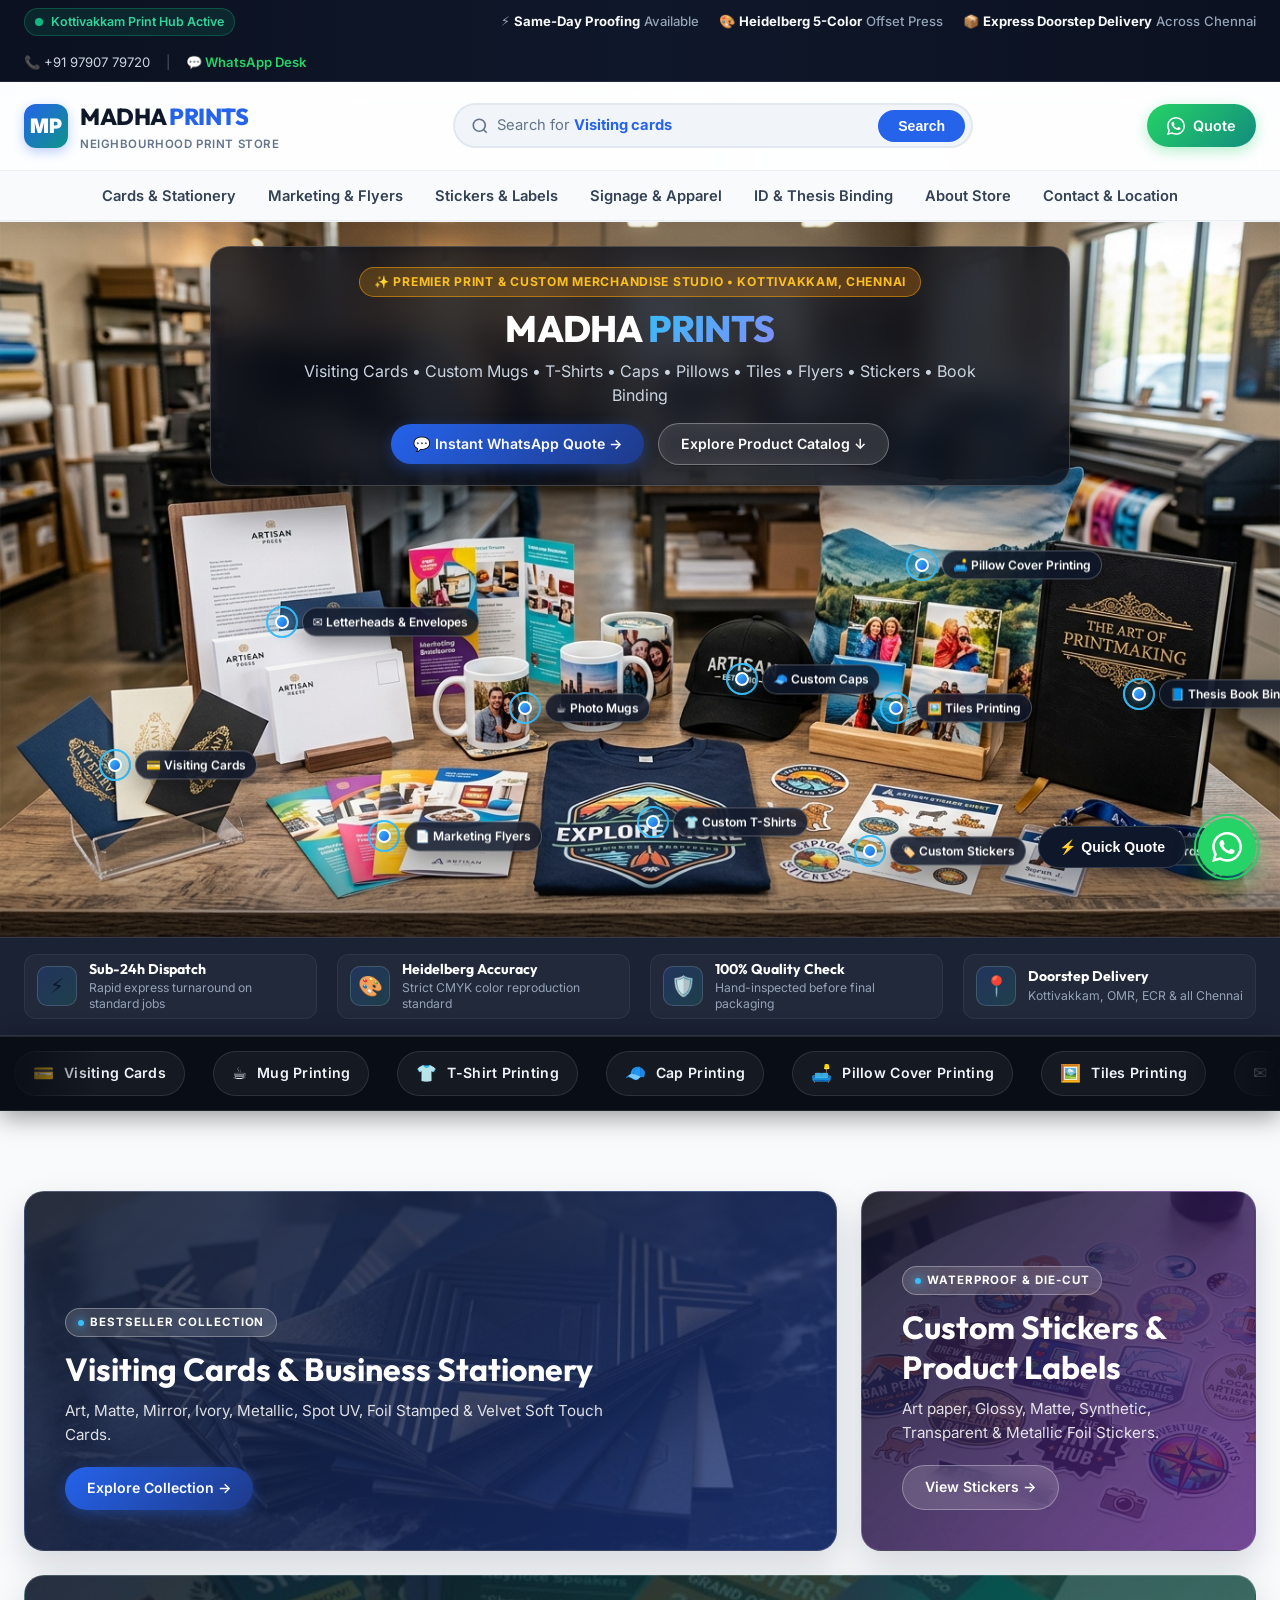
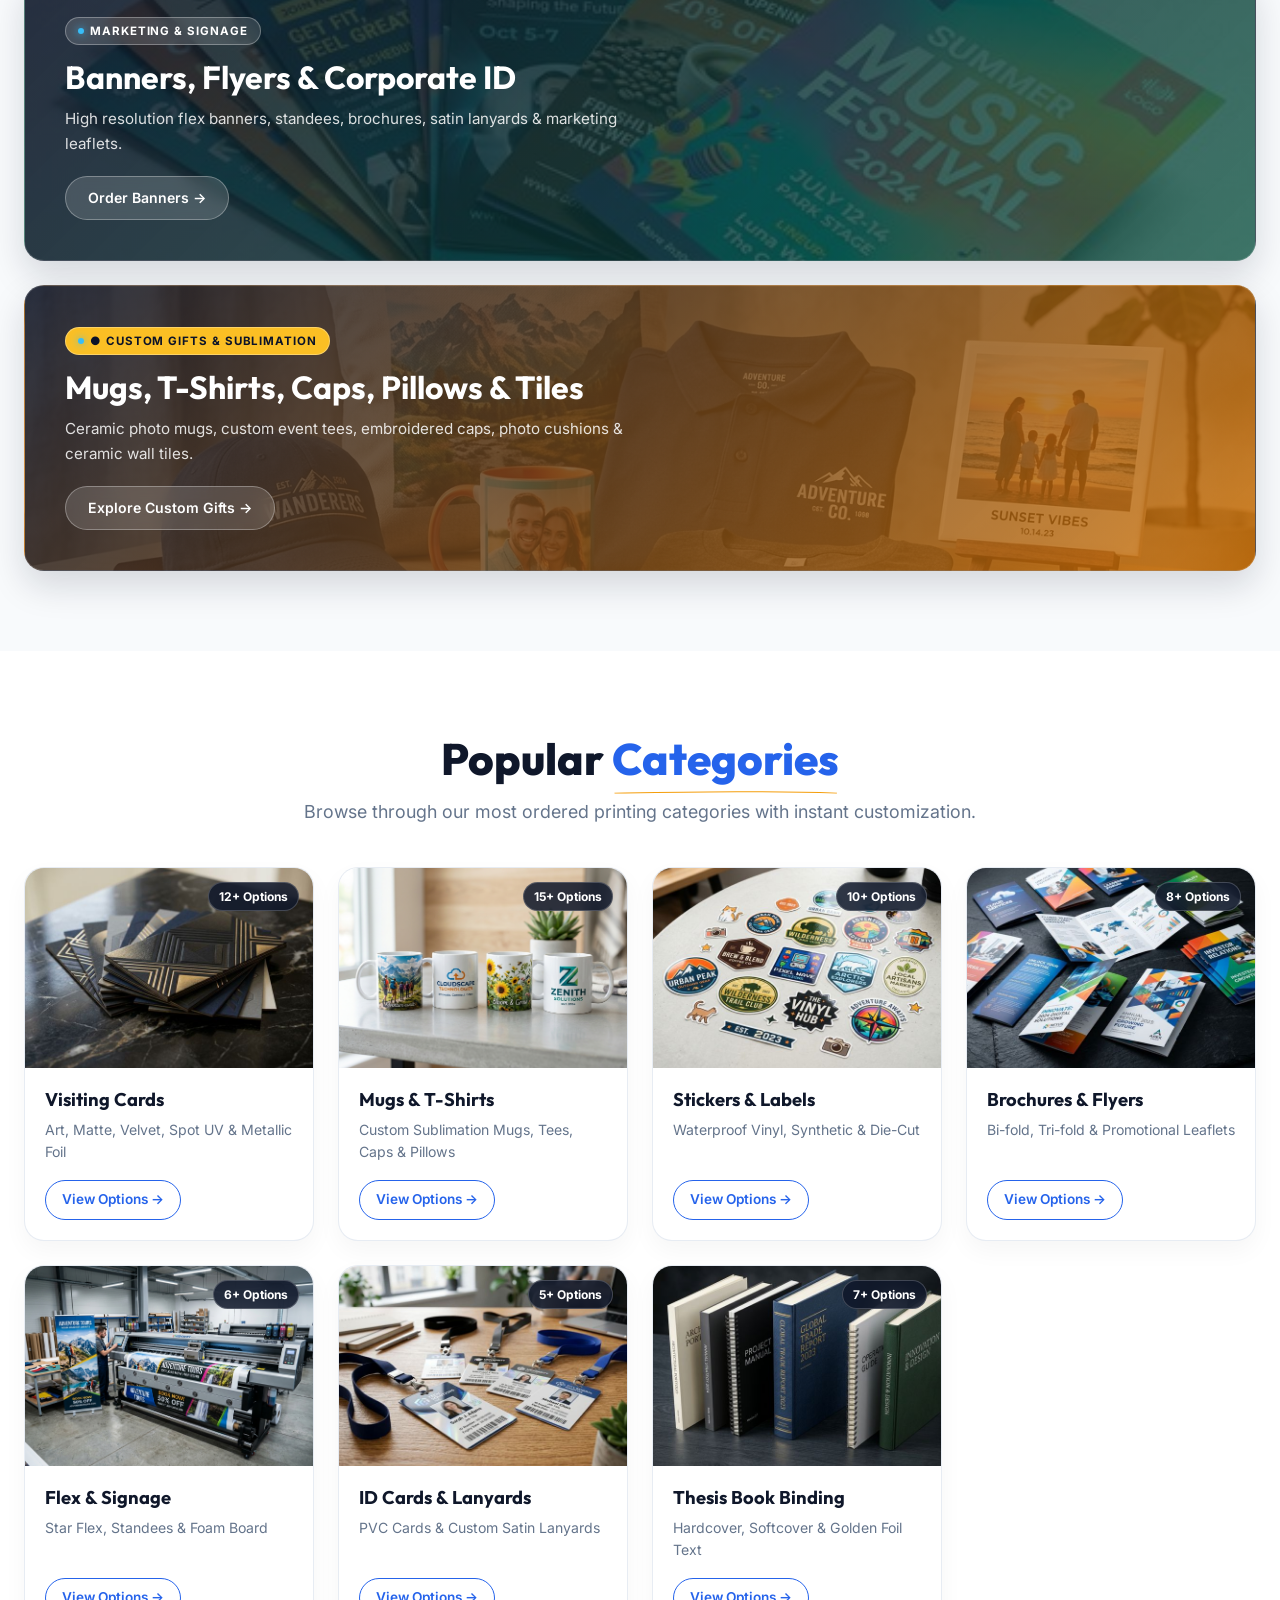
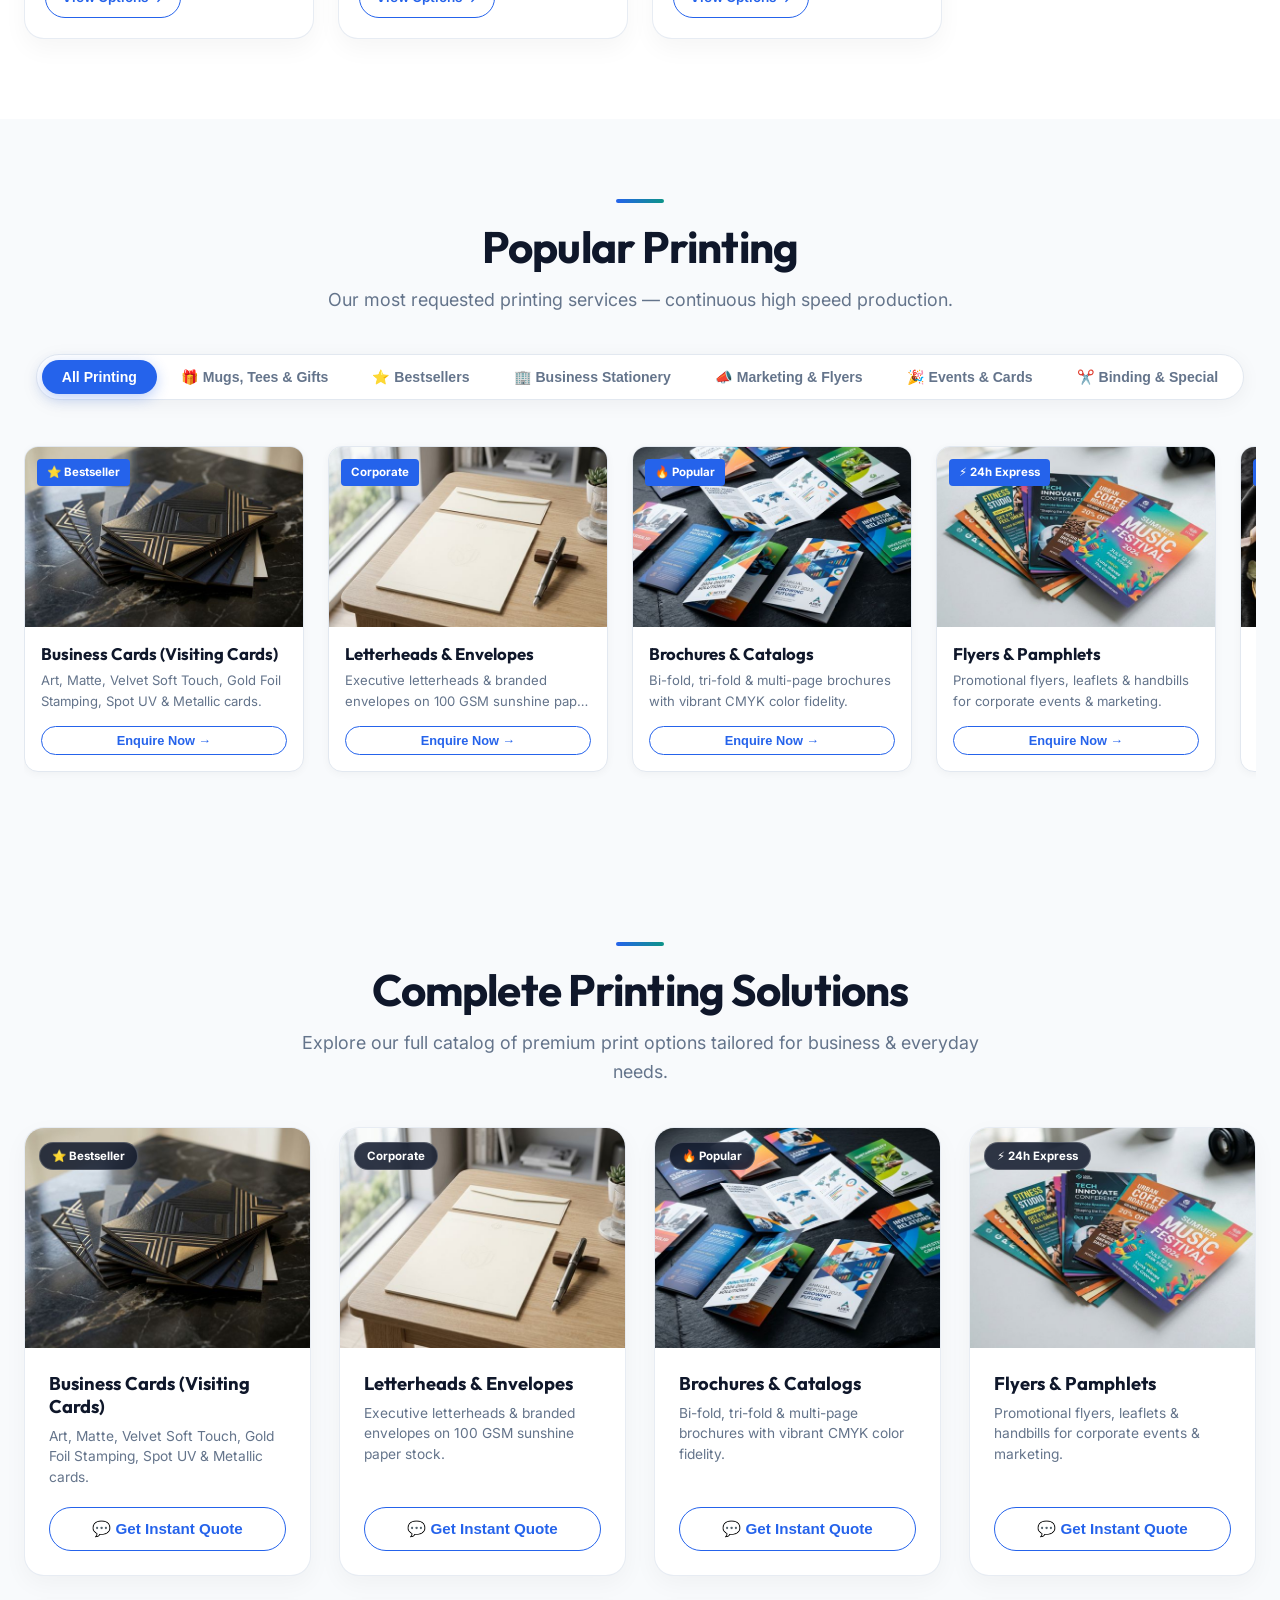
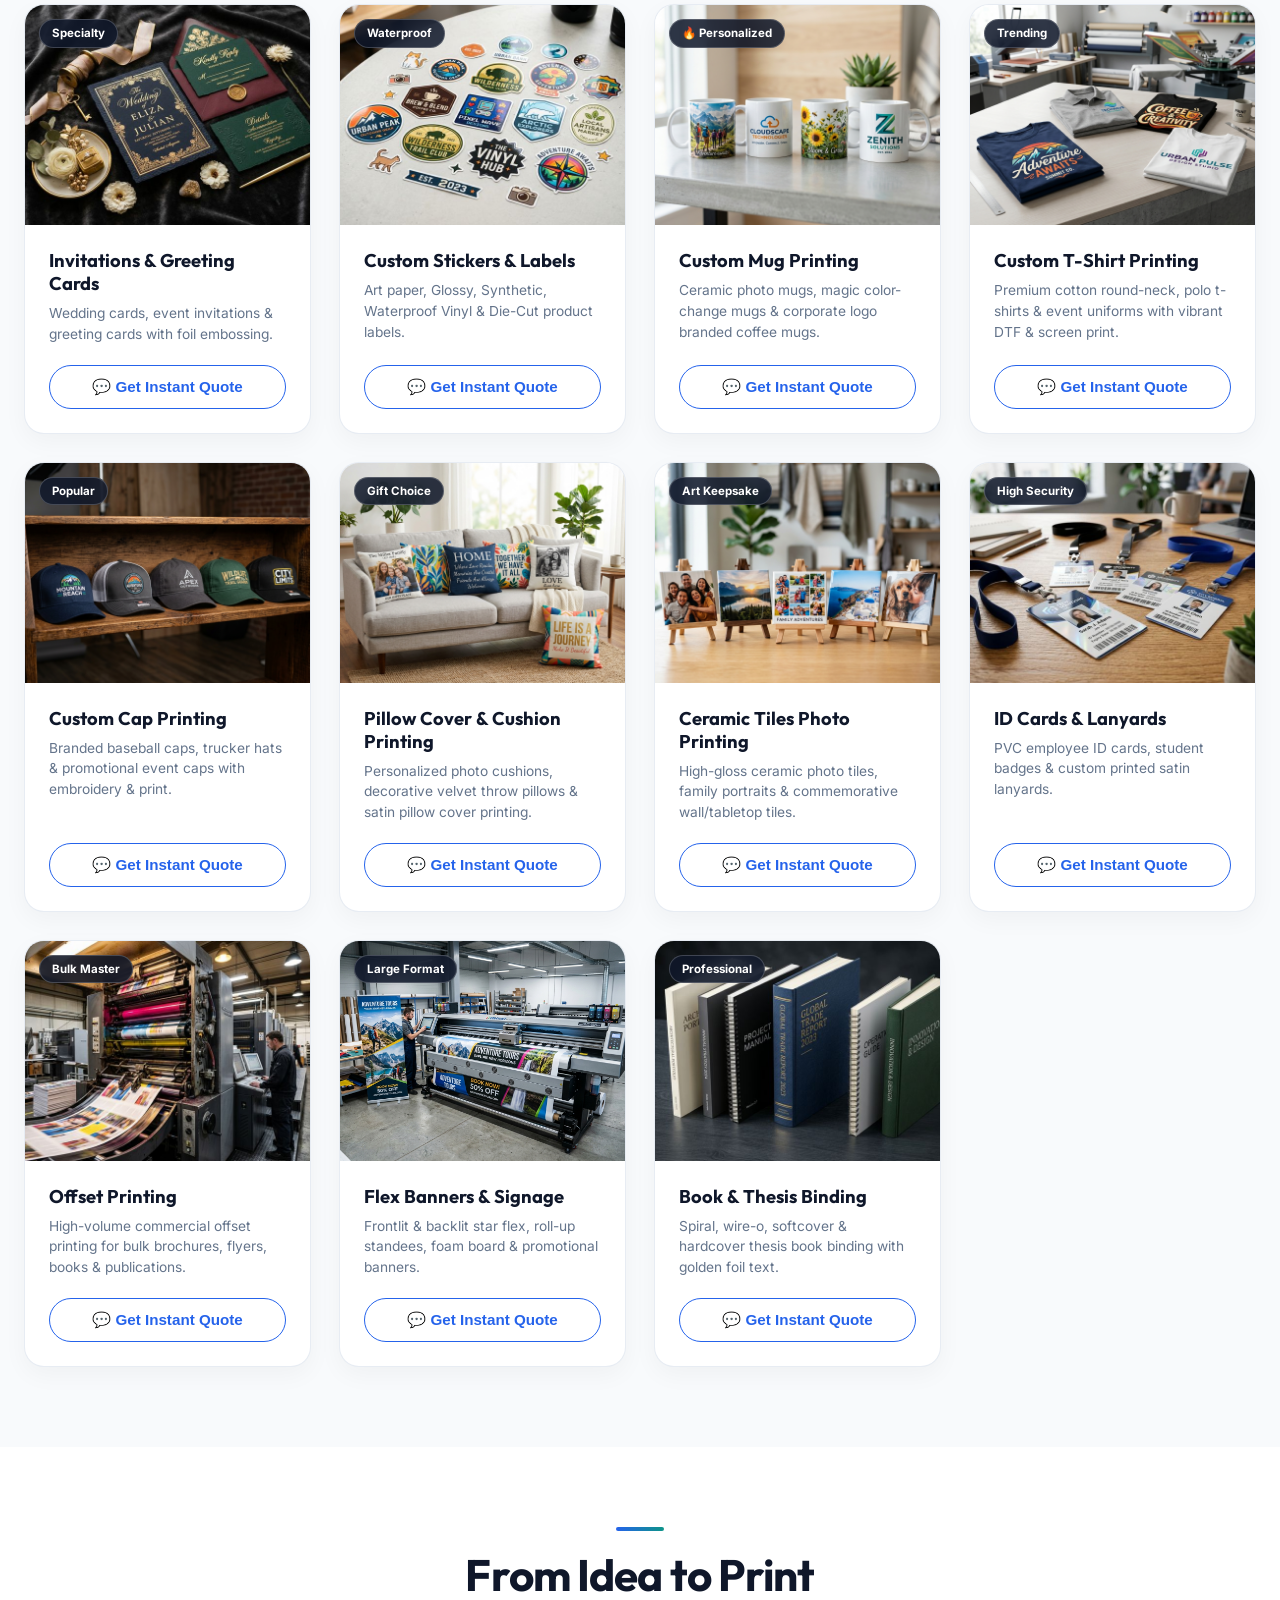
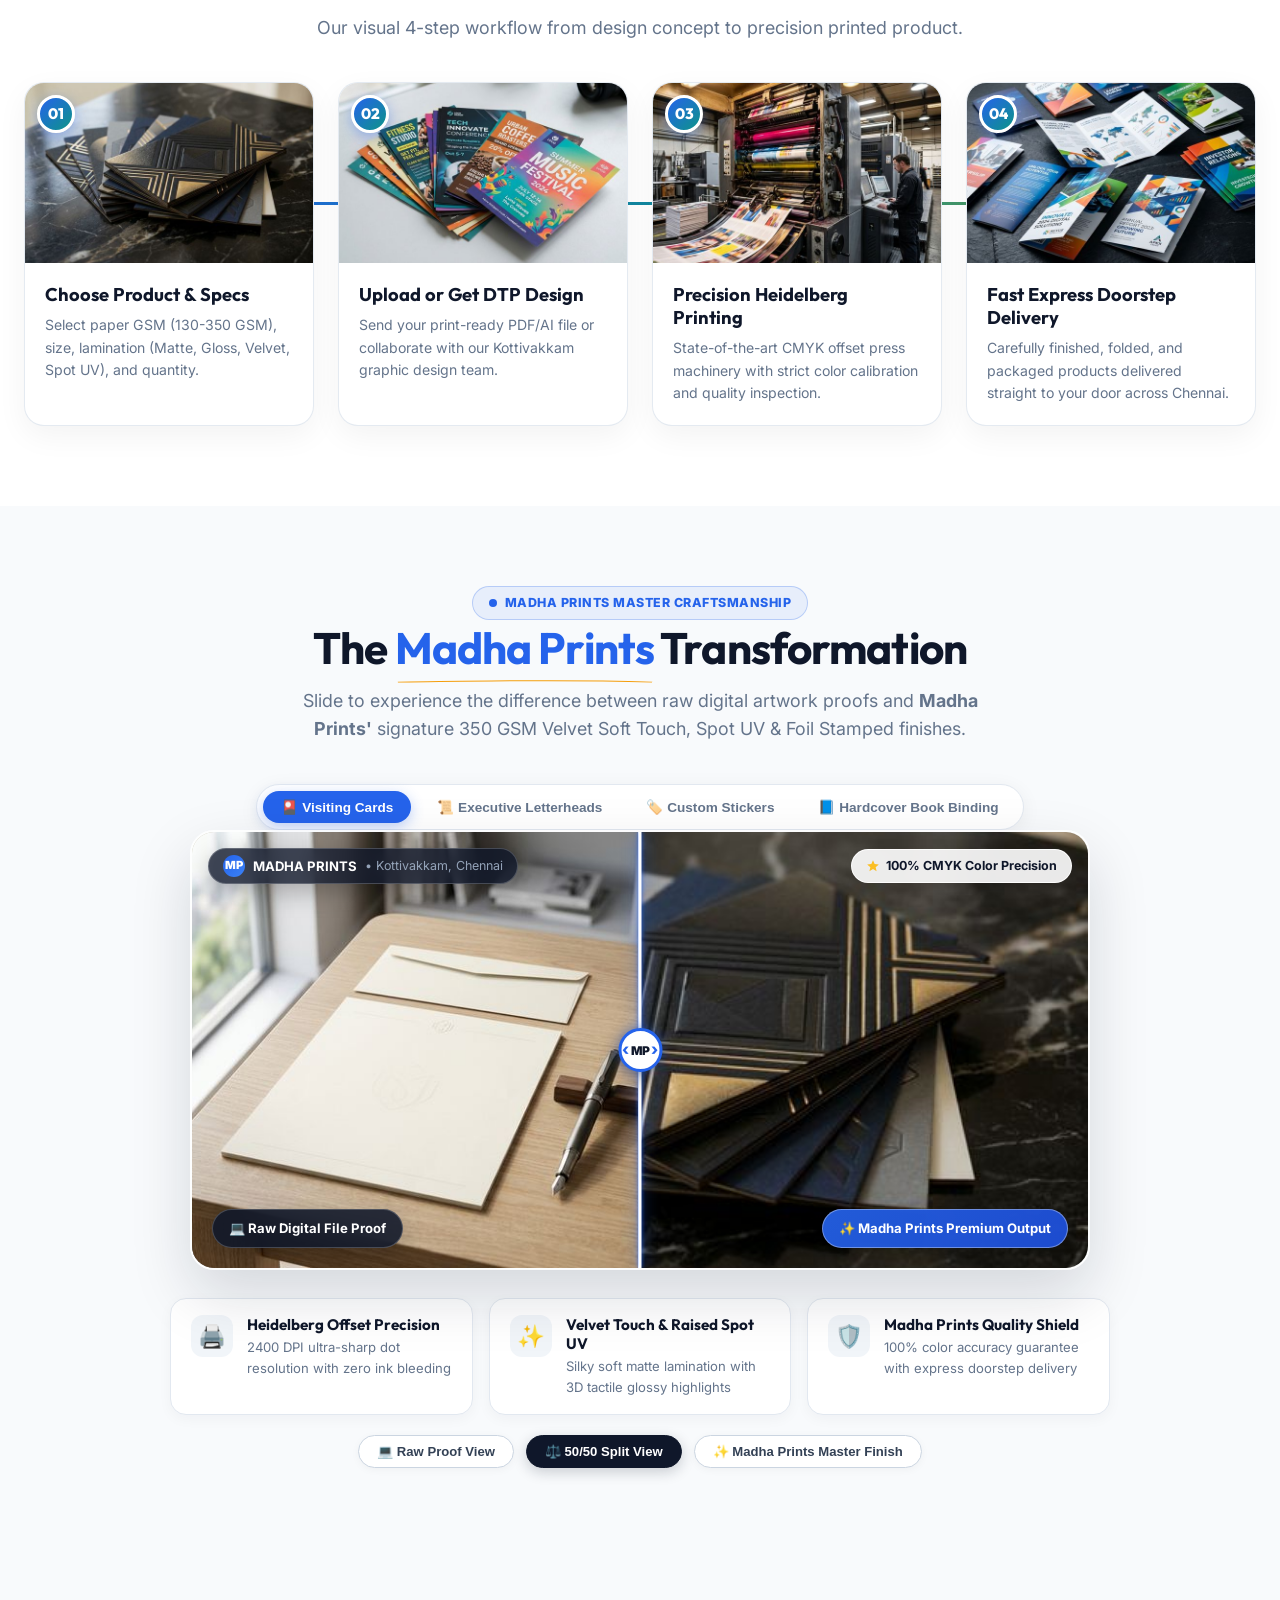
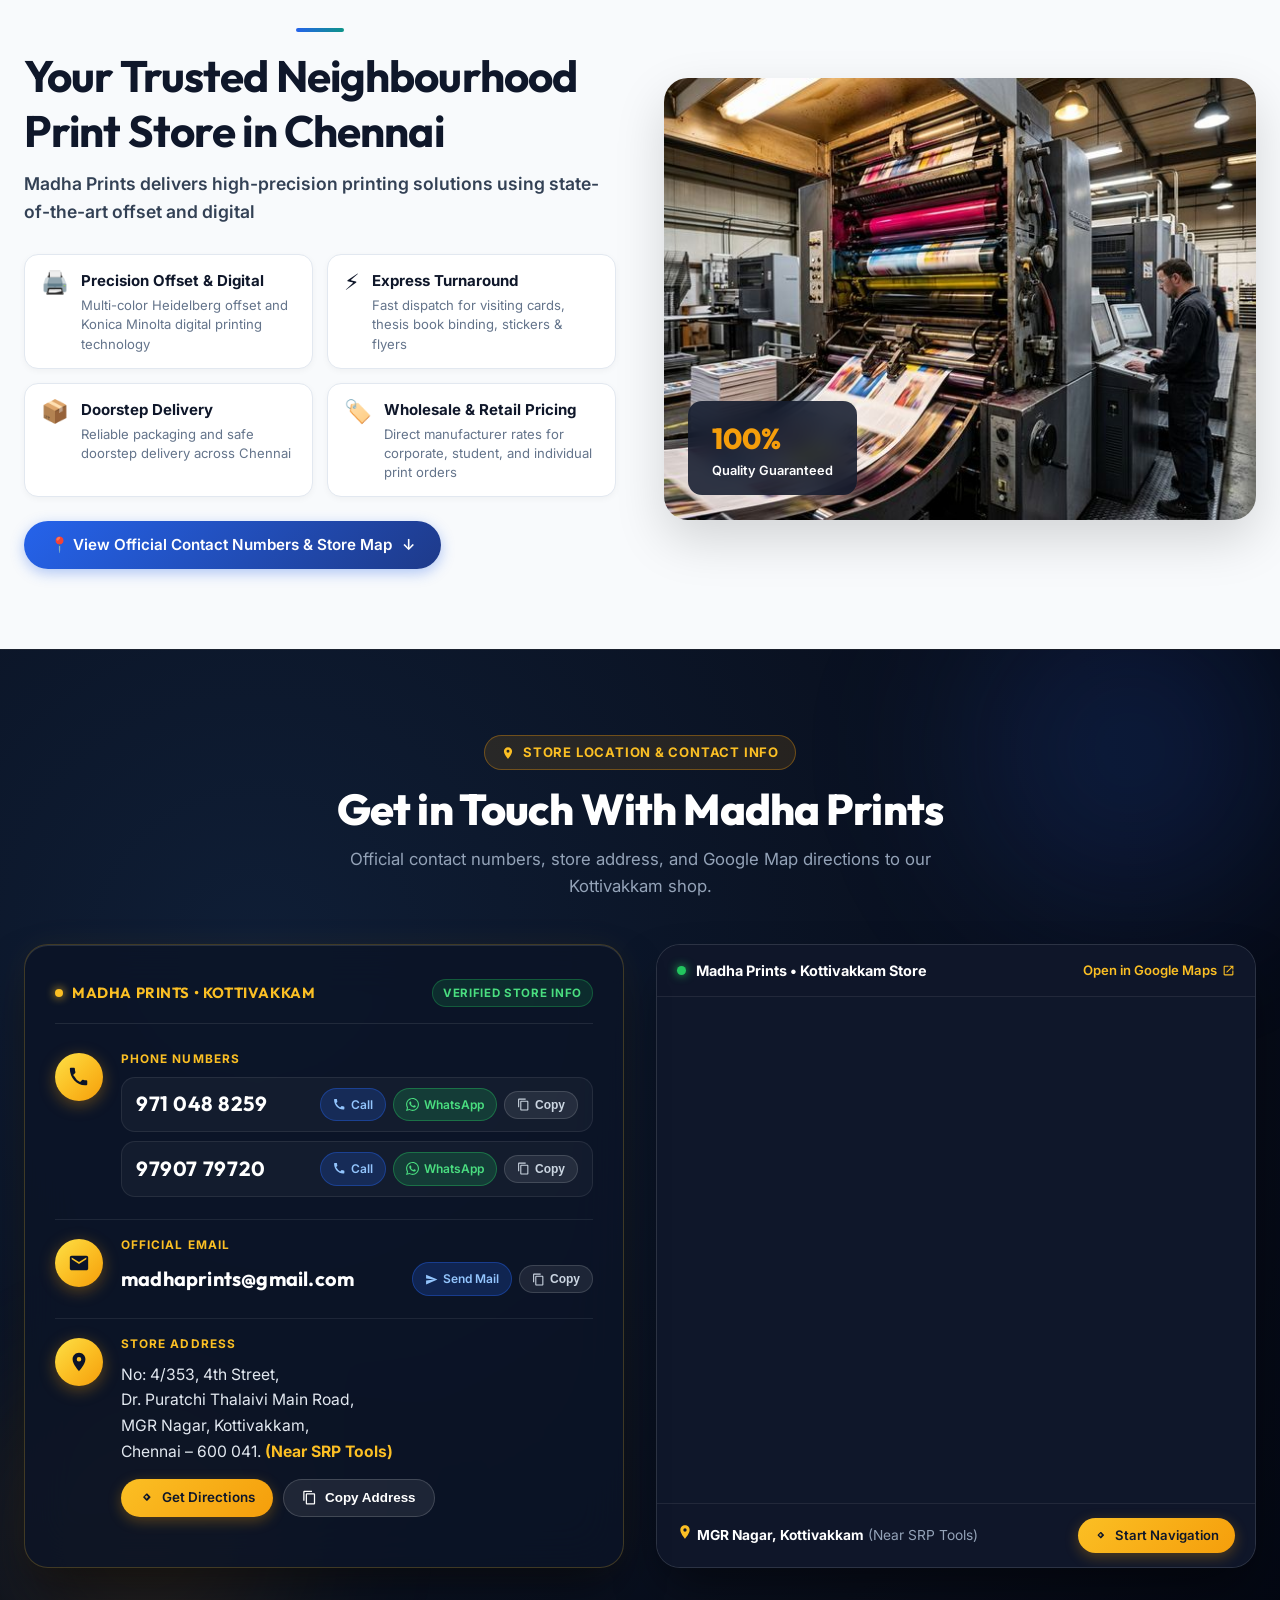
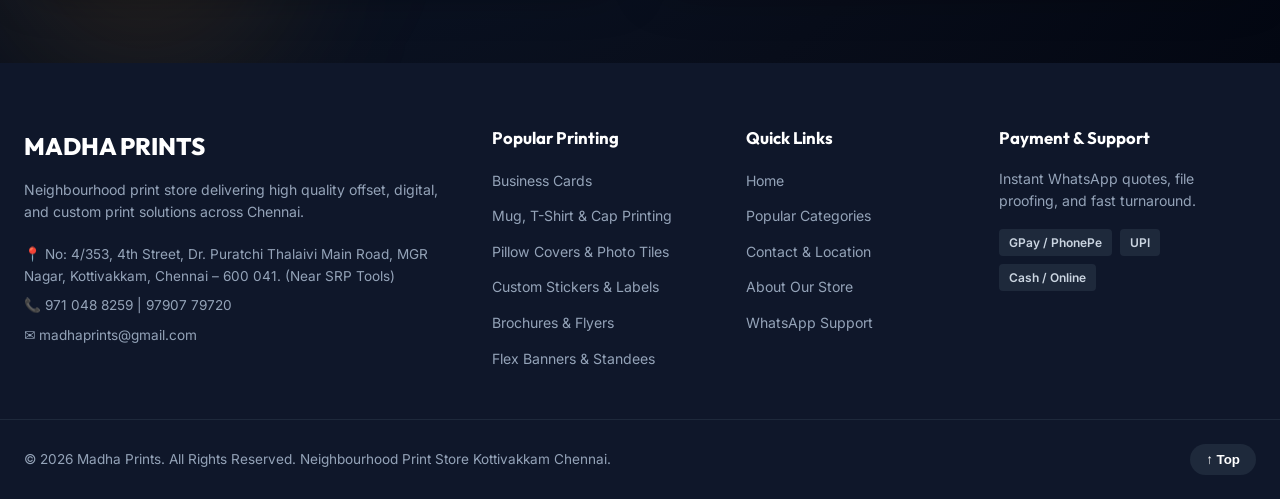
==== commit 1ff02ad5: "GBHJK," ====
--- a/index.html
+++ b/index.html
@@ -558,7 +558,7 @@
             <div class="category-card" data-tilt>
               <div class="card-specular-glow"></div>
               <div class="category-card-img">
-                <img src="offset-printing.jpg" alt="Flex & Signage" loading="lazy" decoding="async" />
+                <img src="flex-printing.jpg" alt="Flex & Signage" loading="lazy" decoding="async" />
                 <span class="category-badge">6+ Options</span>
               </div>
               <div class="category-card-body">
@@ -653,8 +653,12 @@
                 <div class="featured-card-content"><h4>ID Cards & Lanyards</h4><p>PVC employee ID cards, student badges & custom printed satin lanyards.</p><button class="btn btn-outline-dark quick-quote-trigger" data-title="ID Cards & Lanyards" style="padding:6px 14px;font-size:0.8rem;width:100%;">Enquire Now →</button></div>
               </div>
               <div class="featured-card">
-                <div class="featured-card-img"><img src="offset-printing.jpg" alt="Offset & Flex Signage" loading="lazy" decoding="async" width="600" height="400" /><span class="featured-badge">Bulk Master</span></div>
-                <div class="featured-card-content"><h4>Offset & Flex Signage</h4><p>Large-format flex banners, star flex, standees & offset commercial printing.</p><button class="btn btn-outline-dark quick-quote-trigger" data-title="Offset & Flex Signage" style="padding:6px 14px;font-size:0.8rem;width:100%;">Enquire Now →</button></div>
+                <div class="featured-card-img"><img src="offset-printing.jpg" alt="Offset Printing" loading="lazy" decoding="async" width="600" height="400" /><span class="featured-badge">Bulk Master</span></div>
+                <div class="featured-card-content"><h4>Offset Printing</h4><p>High-volume commercial offset printing for bulk brochures, flyers, books & publications.</p><button class="btn btn-outline-dark quick-quote-trigger" data-title="Offset Printing" style="padding:6px 14px;font-size:0.8rem;width:100%;">Enquire Now →</button></div>
+              </div>
+              <div class="featured-card">
+                <div class="featured-card-img"><img src="flex-printing.jpg" alt="Flex Banners & Signage" loading="lazy" decoding="async" width="600" height="400" /><span class="featured-badge">Large Format</span></div>
+                <div class="featured-card-content"><h4>Flex Banners & Signage</h4><p>Frontlit & backlit star flex, roll-up standees, foam board & promotional banners.</p><button class="btn btn-outline-dark quick-quote-trigger" data-title="Flex Banners & Signage" style="padding:6px 14px;font-size:0.8rem;width:100%;">Enquire Now →</button></div>
               </div>
               <div class="featured-card">
                 <div class="featured-card-img"><img src="binding.jpg" alt="Book & Thesis Binding" loading="lazy" decoding="async" width="600" height="400" /><span class="featured-badge">Professional</span></div>
@@ -711,8 +715,12 @@
                 <div class="featured-card-content"><h4>ID Cards & Lanyards</h4><p>PVC employee ID cards, student badges & custom printed satin lanyards.</p><button class="btn btn-outline-dark quick-quote-trigger" data-title="ID Cards & Lanyards" style="padding:6px 14px;font-size:0.8rem;width:100%;">Enquire Now →</button></div>
               </div>
               <div class="featured-card">
-                <div class="featured-card-img"><img src="offset-printing.jpg" alt="Offset & Flex Signage" loading="lazy" decoding="async" width="600" height="400" /><span class="featured-badge">Bulk Master</span></div>
-                <div class="featured-card-content"><h4>Offset & Flex Signage</h4><p>Large-format flex banners, star flex, standees & offset commercial printing.</p><button class="btn btn-outline-dark quick-quote-trigger" data-title="Offset & Flex Signage" style="padding:6px 14px;font-size:0.8rem;width:100%;">Enquire Now →</button></div>
+                <div class="featured-card-img"><img src="offset-printing.jpg" alt="Offset Printing" loading="lazy" decoding="async" width="600" height="400" /><span class="featured-badge">Bulk Master</span></div>
+                <div class="featured-card-content"><h4>Offset Printing</h4><p>High-volume commercial offset printing for bulk brochures, flyers, books & publications.</p><button class="btn btn-outline-dark quick-quote-trigger" data-title="Offset Printing" style="padding:6px 14px;font-size:0.8rem;width:100%;">Enquire Now →</button></div>
+              </div>
+              <div class="featured-card">
+                <div class="featured-card-img"><img src="flex-printing.jpg" alt="Flex Banners & Signage" loading="lazy" decoding="async" width="600" height="400" /><span class="featured-badge">Large Format</span></div>
+                <div class="featured-card-content"><h4>Flex Banners & Signage</h4><p>Frontlit & backlit star flex, roll-up standees, foam board & promotional banners.</p><button class="btn btn-outline-dark quick-quote-trigger" data-title="Flex Banners & Signage" style="padding:6px 14px;font-size:0.8rem;width:100%;">Enquire Now →</button></div>
               </div>
               <div class="featured-card">
                 <div class="featured-card-img"><img src="binding.jpg" alt="Book & Thesis Binding" loading="lazy" decoding="async" width="600" height="400" /><span class="featured-badge">Professional</span></div>
@@ -861,14 +869,29 @@
           <div class="product-card visible" data-tilt data-id="offset-printing">
             <div class="card-specular-glow"></div>
             <div class="product-card-image">
-              <img src="offset-printing.jpg" alt="Offset & Flex Signage" loading="lazy" decoding="async" width="600" height="400" />
+              <img src="offset-printing.jpg" alt="Offset Printing" loading="lazy" decoding="async" width="600" height="400" />
               <span class="product-tag">Bulk Master</span>
               <div class="card-shine"></div>
             </div>
             <div class="product-card-body">
-              <h3 class="product-card-title">Offset & Flex Signage</h3>
-              <p class="product-card-desc">Large-format flex banners, star flex, standees & offset commercial printing.</p>
-              <button class="btn btn-outline-dark quick-quote-trigger" data-title="Offset & Flex Signage" style="margin-top:auto;">
+              <h3 class="product-card-title">Offset Printing</h3>
+              <p class="product-card-desc">High-volume commercial offset printing for bulk brochures, flyers, books & publications.</p>
+              <button class="btn btn-outline-dark quick-quote-trigger" data-title="Offset Printing" style="margin-top:auto;">
+                💬 Get Instant Quote
+              </button>
+            </div>
+          </div>
+          <div class="product-card visible" data-tilt data-id="flex-printing">
+            <div class="card-specular-glow"></div>
+            <div class="product-card-image">
+              <img src="flex-printing.jpg" alt="Flex Banners & Signage" loading="lazy" decoding="async" width="600" height="400" />
+              <span class="product-tag">Large Format</span>
+              <div class="card-shine"></div>
+            </div>
+            <div class="product-card-body">
+              <h3 class="product-card-title">Flex Banners & Signage</h3>
+              <p class="product-card-desc">Frontlit & backlit star flex, roll-up standees, foam board & promotional banners.</p>
+              <button class="btn btn-outline-dark quick-quote-trigger" data-title="Flex Banners & Signage" style="margin-top:auto;">
                 💬 Get Instant Quote
               </button>
             </div>
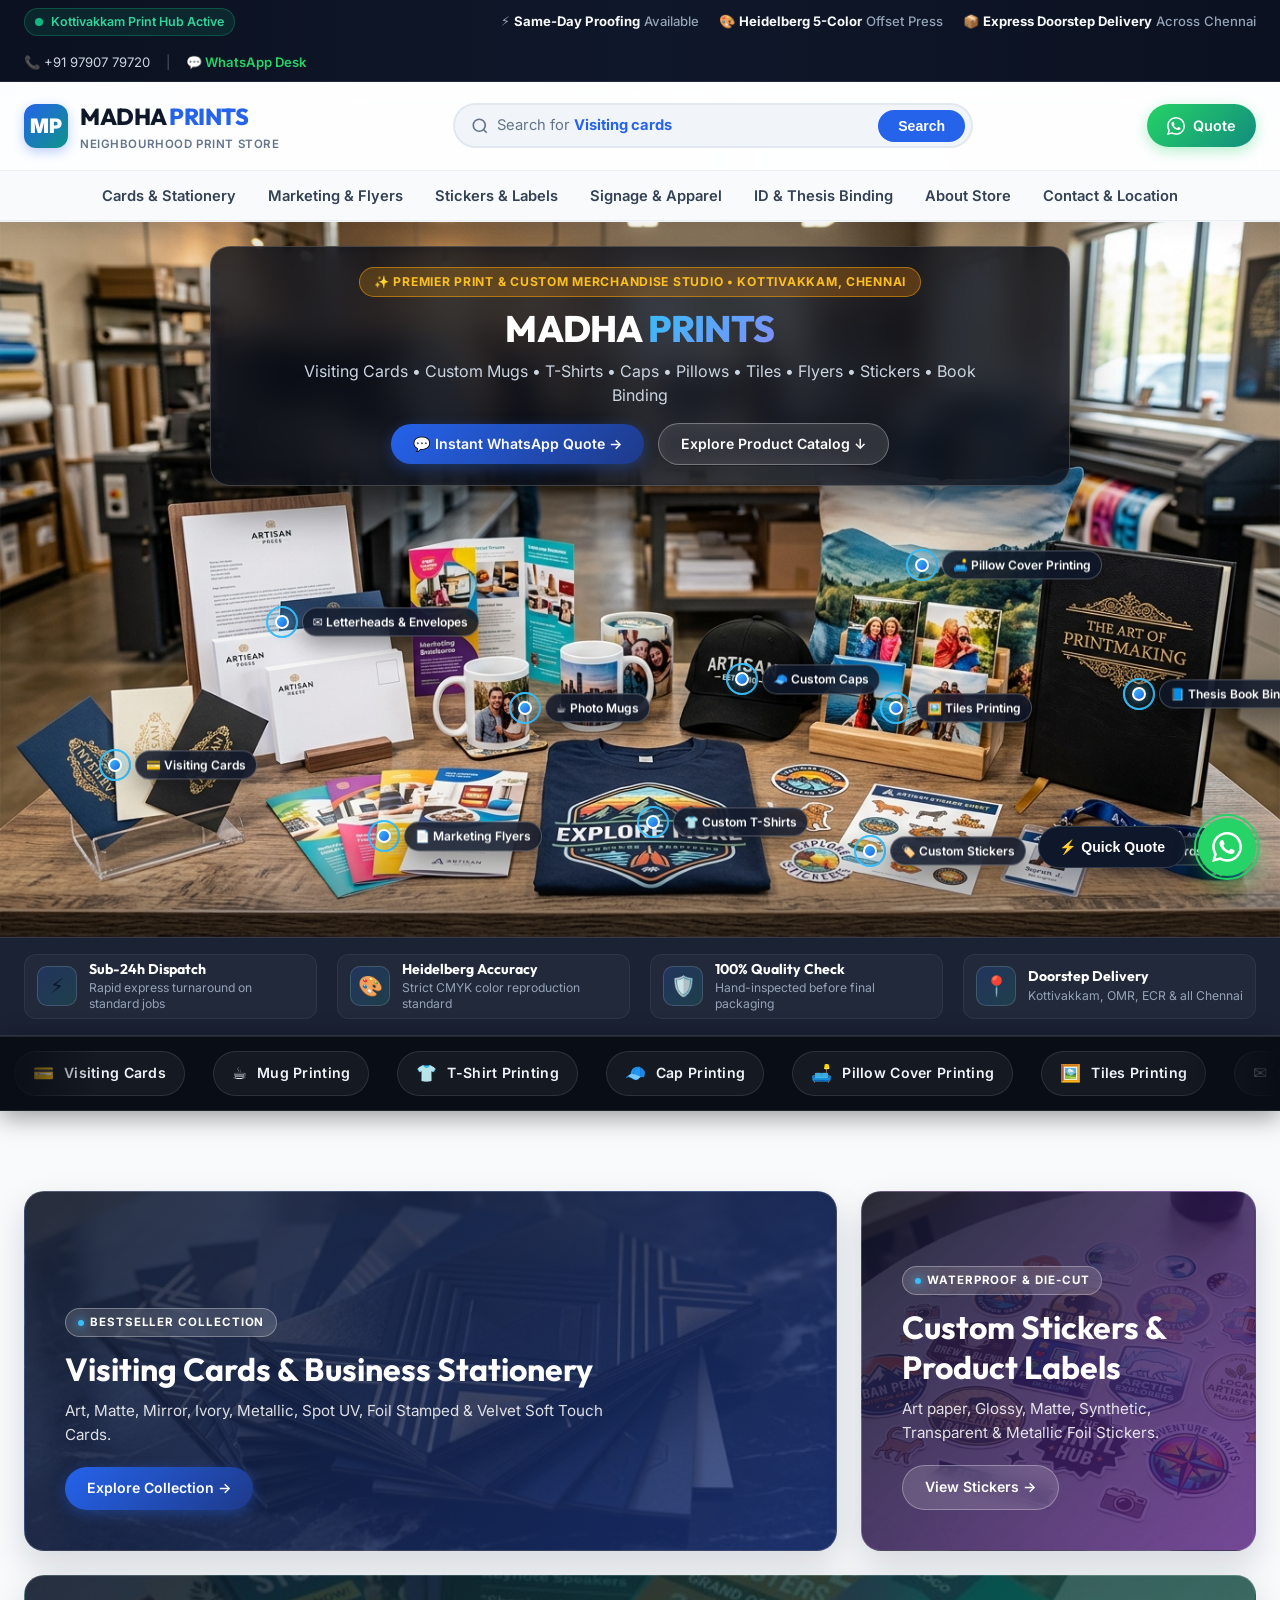
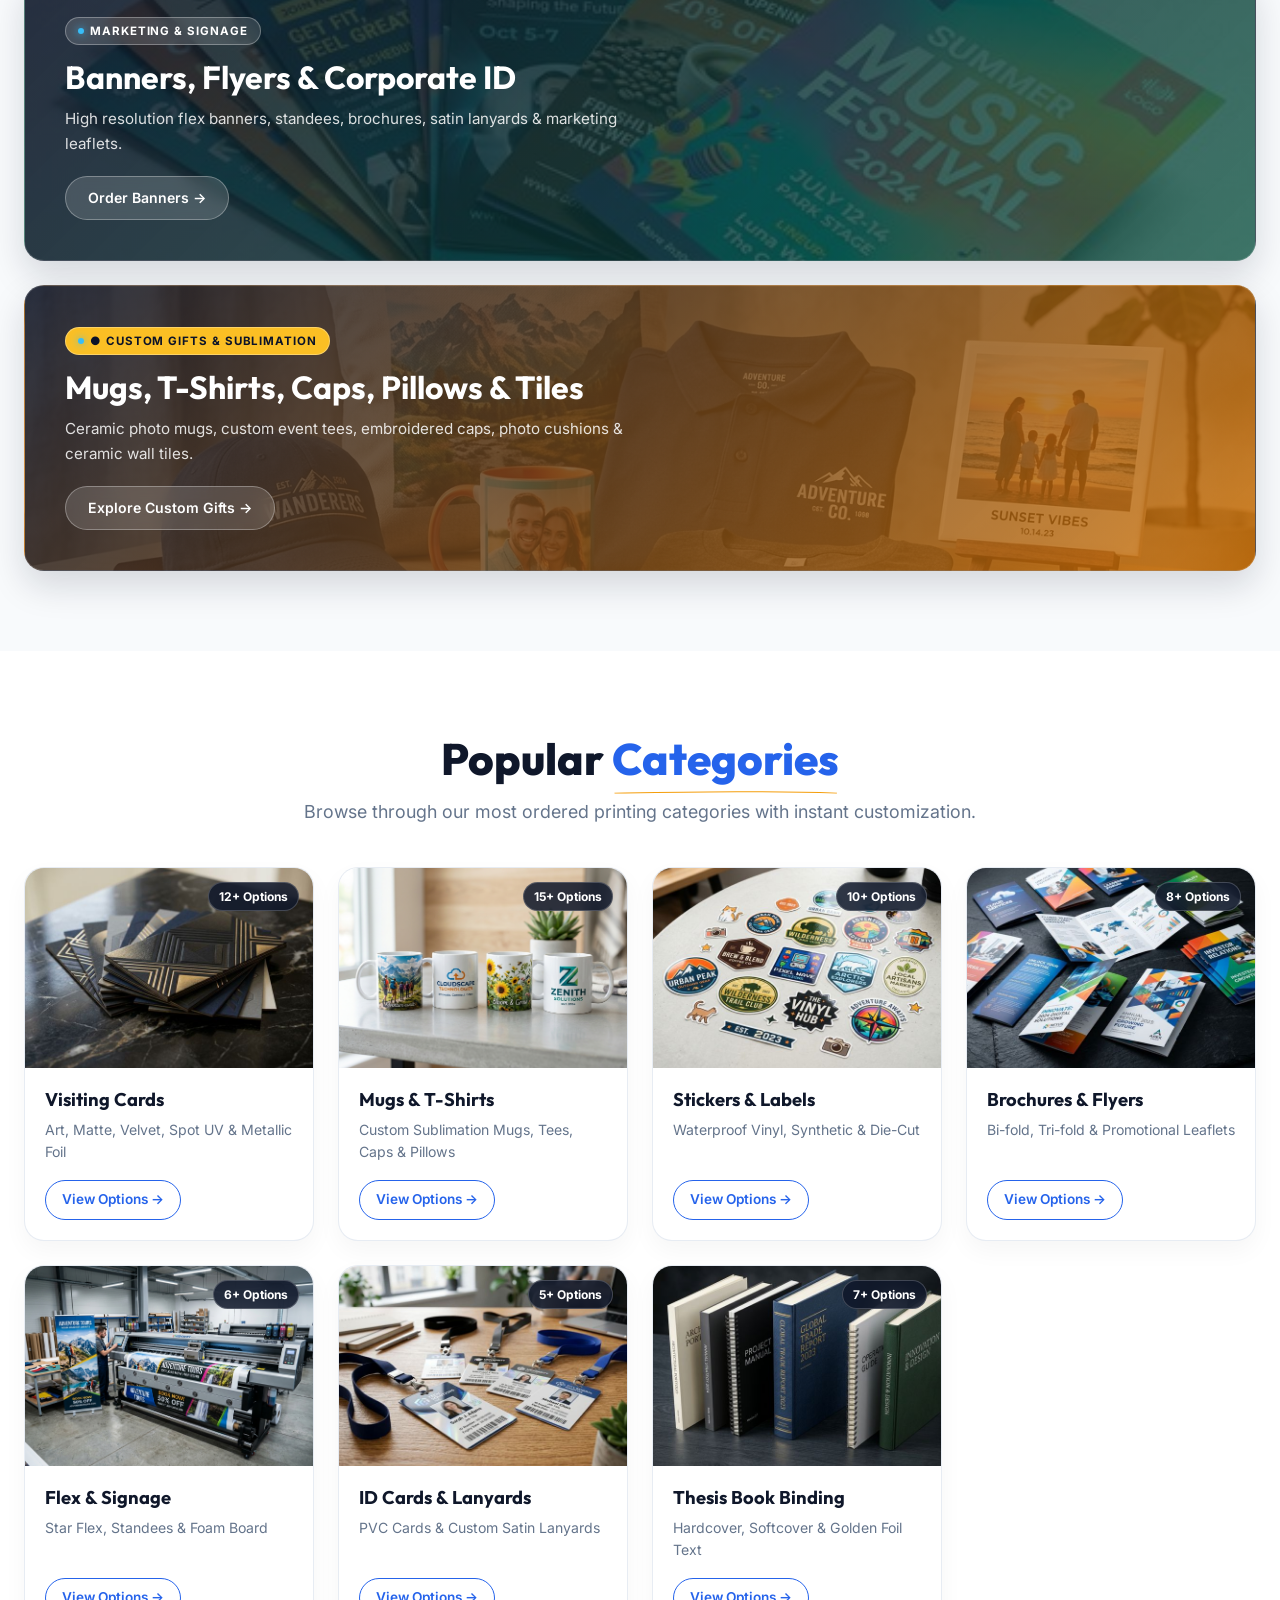
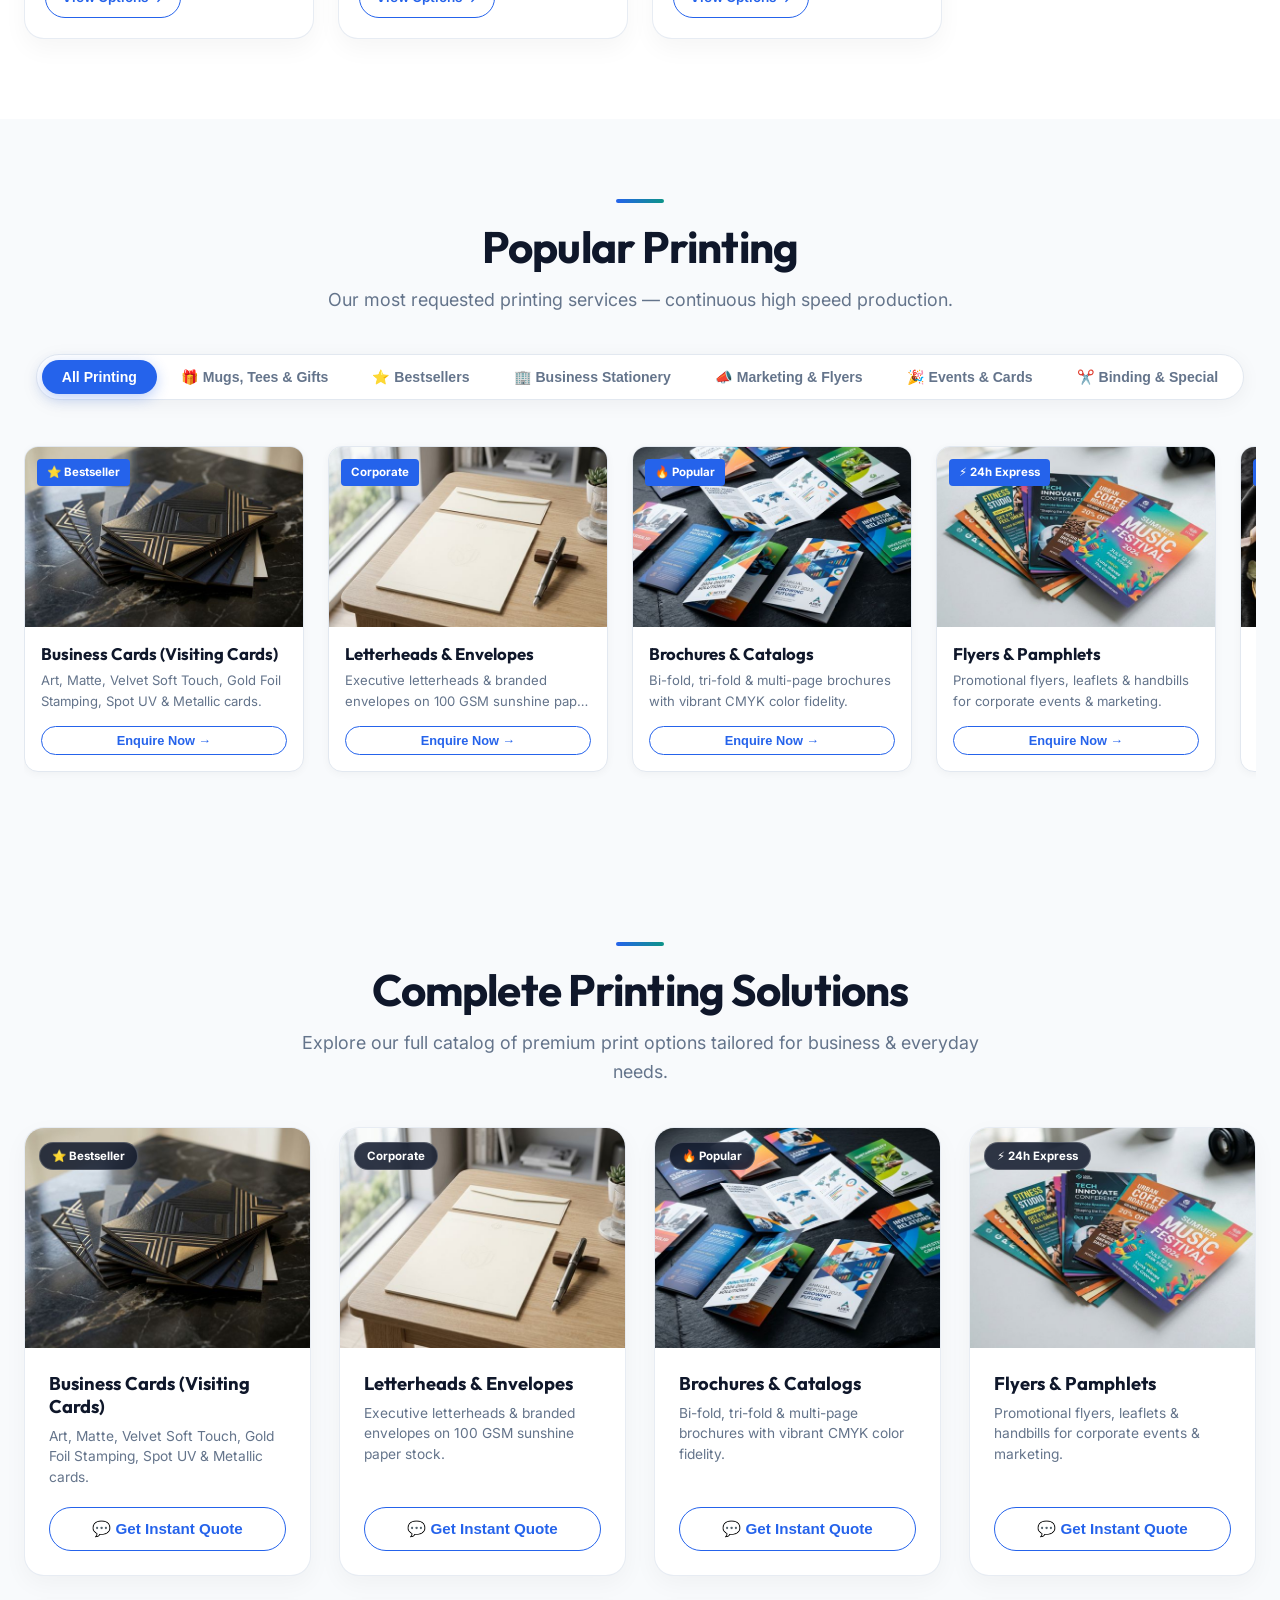
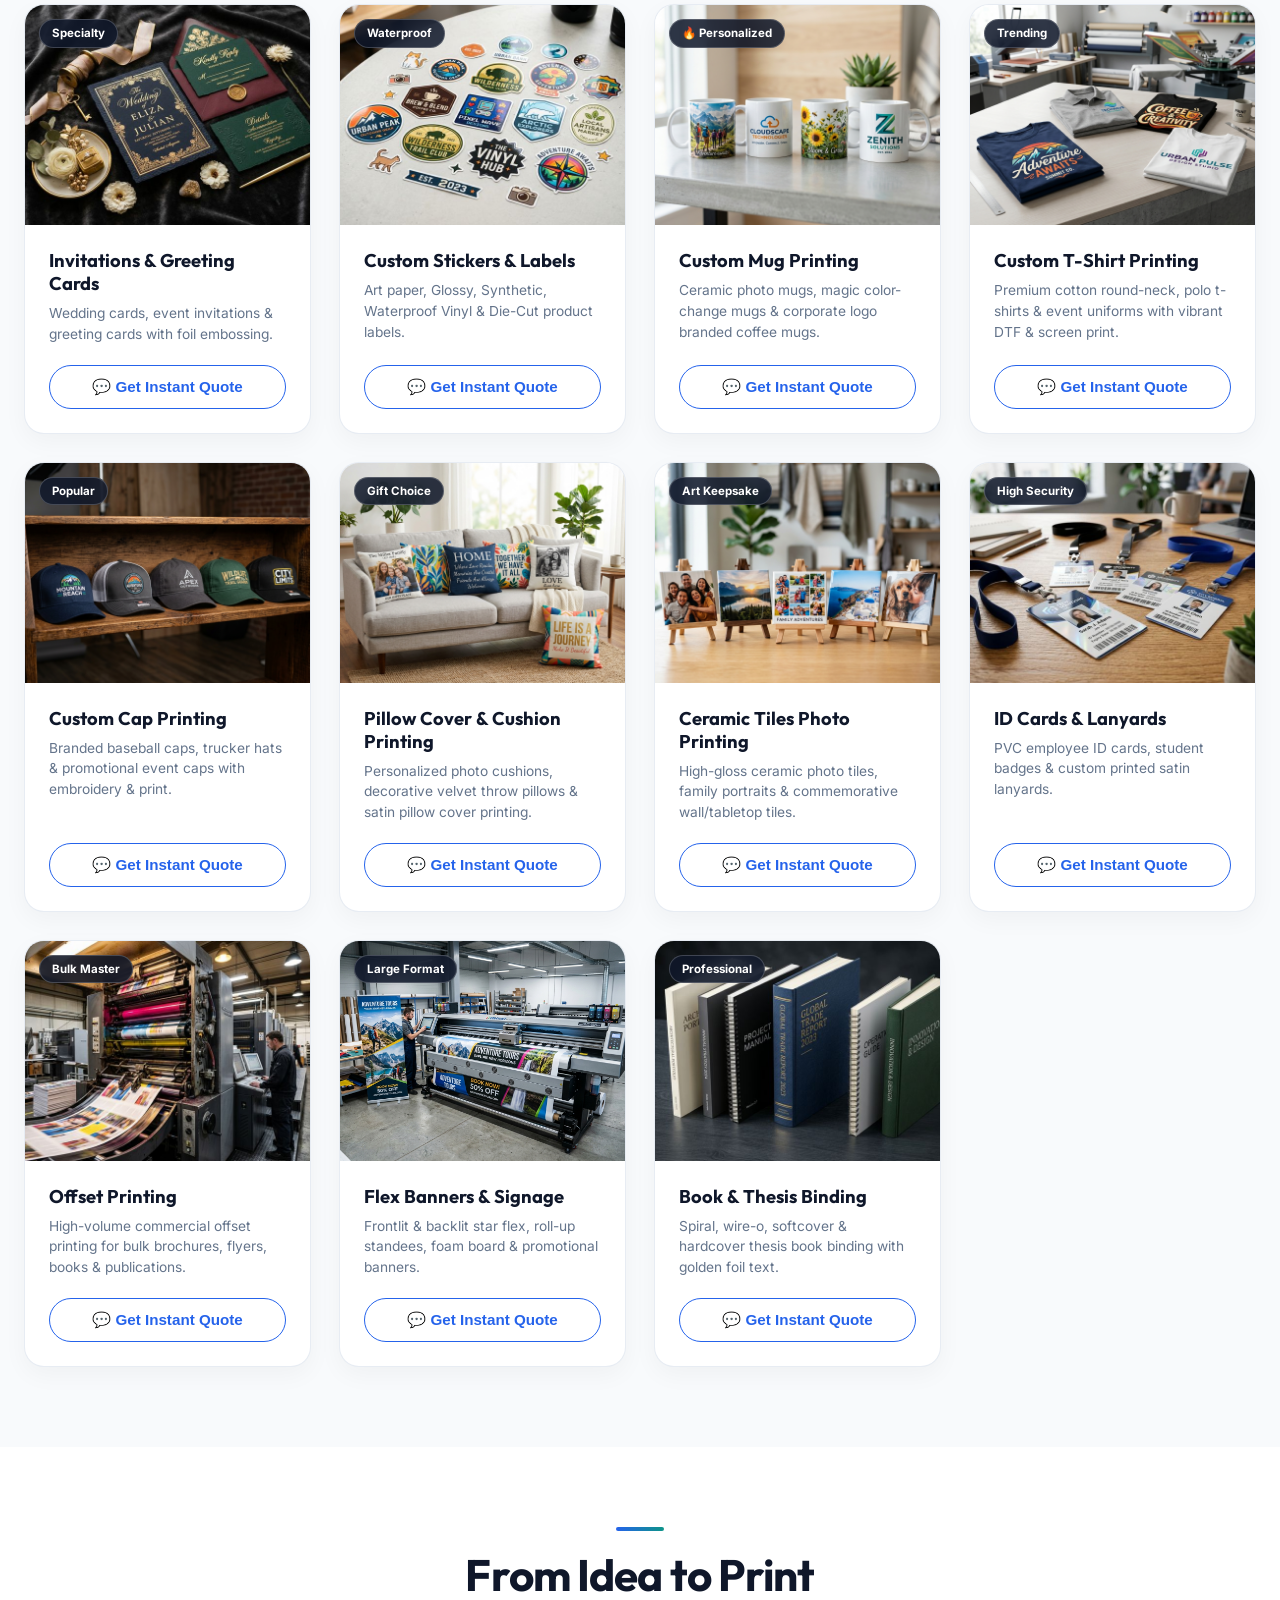
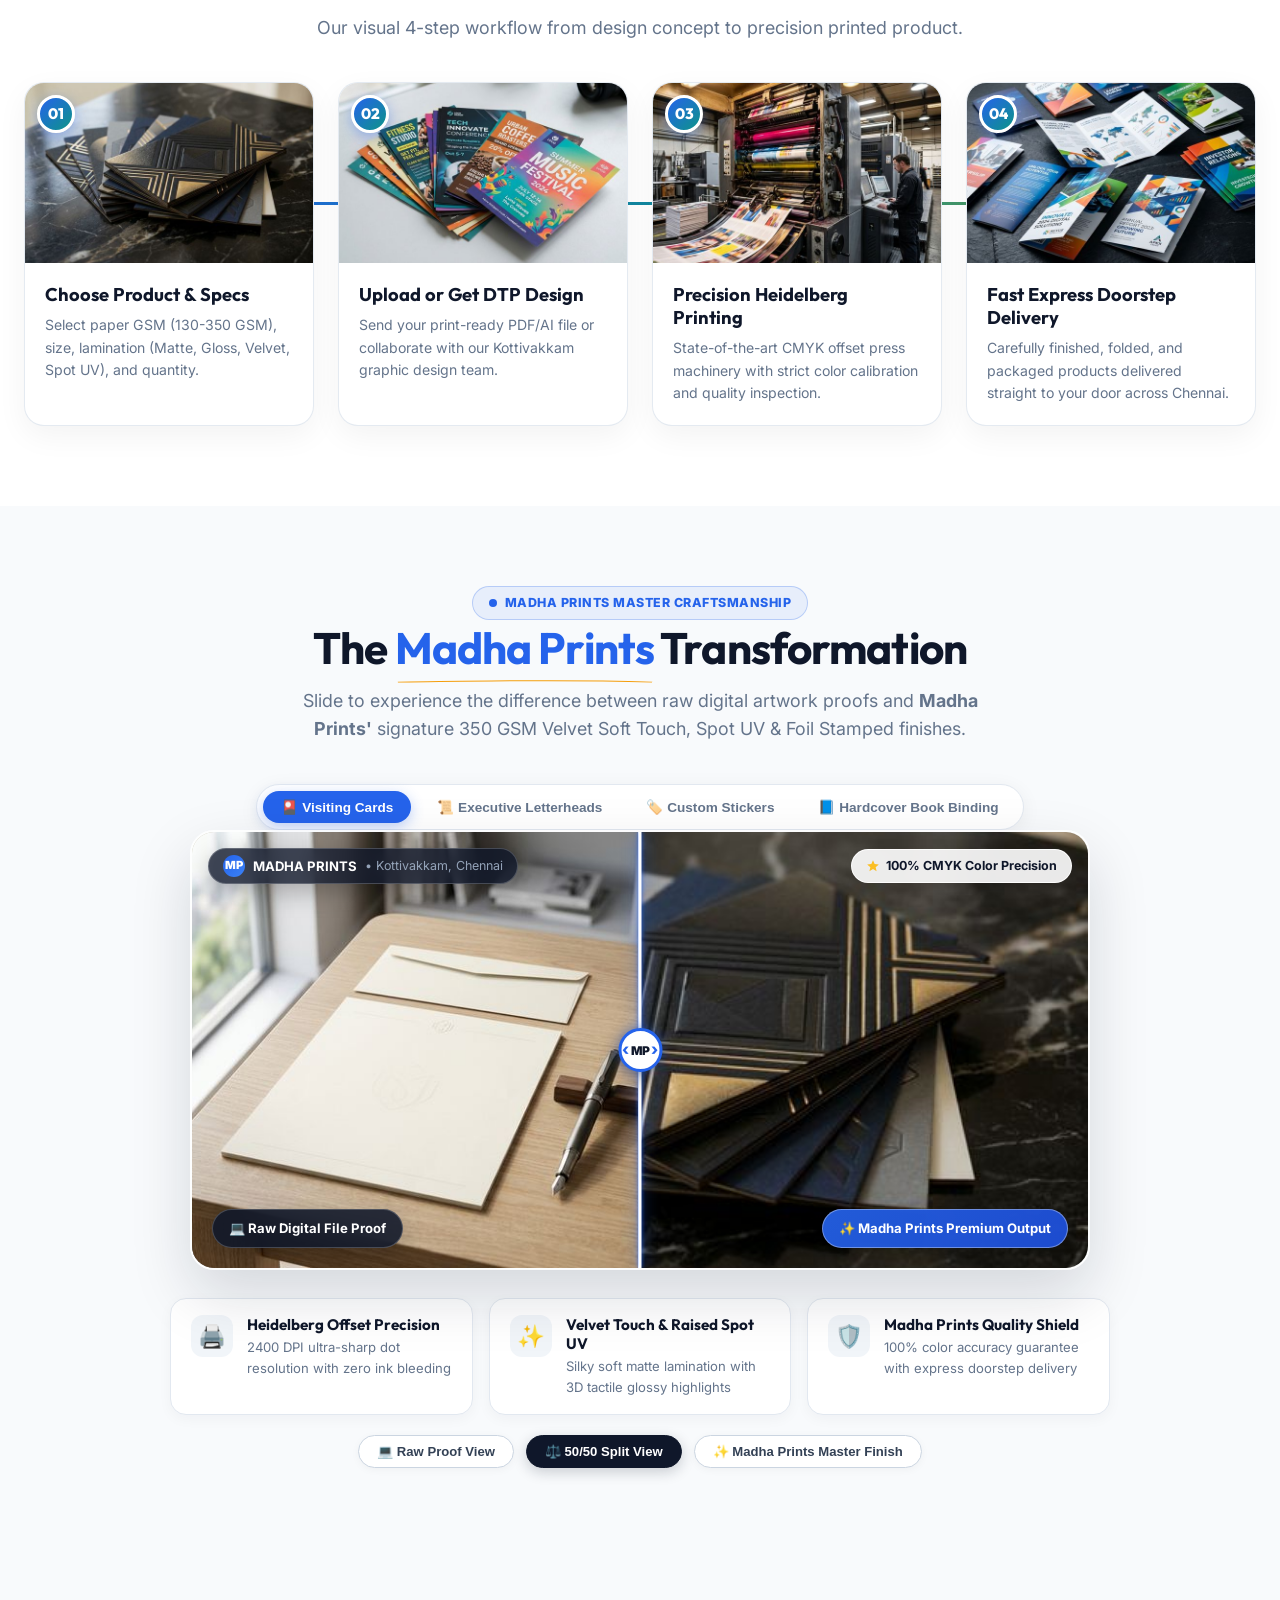
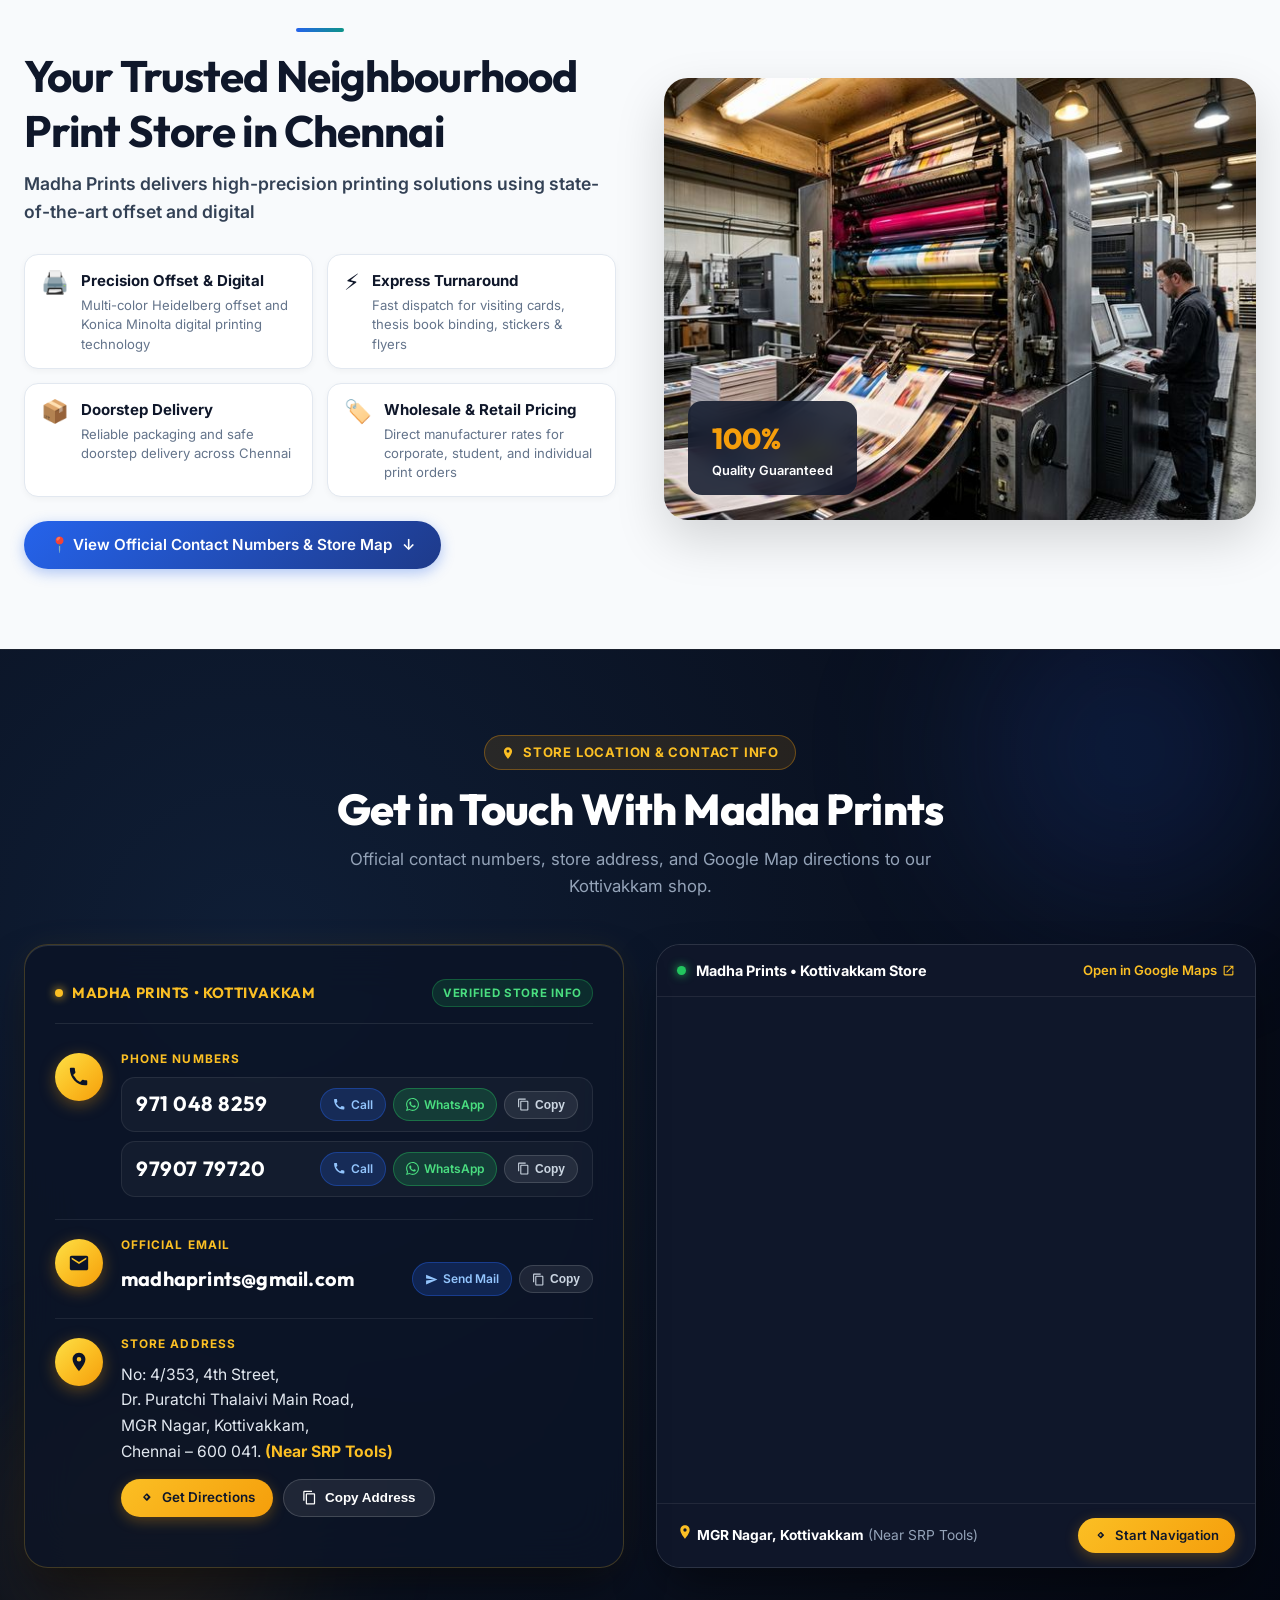
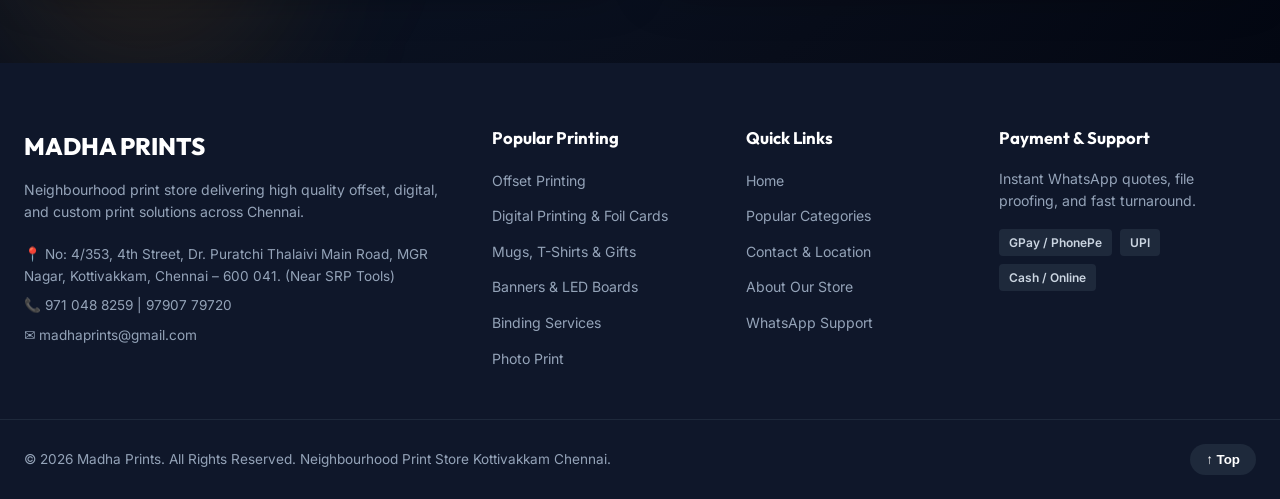
==== commit 2bf36552: "hi" ====
--- a/index.html
+++ b/index.html
@@ -1393,12 +1393,12 @@
         <div class="footer-col">
           <h4>Popular Printing</h4>
           <ul>
-            <li><a href="#cards">Business Cards</a></li>
-            <li><a href="#cards">Mug, T-Shirt & Cap Printing</a></li>
-            <li><a href="#cards">Pillow Covers & Photo Tiles</a></li>
-            <li><a href="#stickers">Custom Stickers & Labels</a></li>
-            <li><a href="#marketing">Brochures & Flyers</a></li>
-            <li><a href="#signage">Flex Banners & Standees</a></li>
+            <li><a href="services.html#offset-printing">Offset Printing</a></li>
+            <li><a href="services.html#digital-printing">Digital Printing & Foil Cards</a></li>
+            <li><a href="services.html#sublimation-printing">Mugs, T-Shirts & Gifts</a></li>
+            <li><a href="services.html#banner-signage">Banners & LED Boards</a></li>
+            <li><a href="services.html#binding">Binding Services</a></li>
+            <li><a href="services.html#photo-print">Photo Print</a></li>
           </ul>
         </div>
 
--- a/styles.css
+++ b/styles.css
@@ -4053,3 +4053,180 @@
   }
 }
 
+
+/* ═══ SERVICES PAGE — CATEGORIZED LAYOUT STYLES ═══ */
+
+/* Section Base */
+.section {
+  padding: 80px 0;
+  position: relative;
+}
+
+.section-alt {
+  background: linear-gradient(180deg, #f1f5f9 0%, #f8fafc 100%);
+}
+
+/* Section Header */
+.section-header {
+  text-align: center;
+  margin-bottom: 48px;
+}
+
+.section-header h2 {
+  font-family: 'Outfit', sans-serif;
+  font-size: clamp(1.8rem, 3.2vw, 2.5rem);
+  font-weight: 800;
+  color: var(--text-dark);
+  margin-bottom: 12px;
+  letter-spacing: -0.02em;
+}
+
+.section-header .badge {
+  display: inline-block;
+  background: linear-gradient(135deg, var(--primary), var(--primary-dark));
+  color: #ffffff;
+  font-size: 0.78rem;
+  font-weight: 700;
+  letter-spacing: 0.08em;
+  text-transform: uppercase;
+  padding: 6px 18px;
+  border-radius: var(--radius-full);
+  margin-bottom: 16px;
+  box-shadow: 0 4px 14px rgba(37, 99, 235, 0.25);
+}
+
+.section-desc {
+  font-size: clamp(0.95rem, 1.3vw, 1.1rem);
+  color: var(--text-muted);
+  max-width: 640px;
+  margin: 0 auto;
+  line-height: 1.7;
+}
+
+/* Grid Layout */
+.grid {
+  display: grid;
+  gap: 24px;
+}
+
+.grid-3 {
+  grid-template-columns: repeat(3, 1fr);
+}
+
+.grid-2 {
+  grid-template-columns: repeat(2, 1fr);
+}
+
+/* Service Card */
+.card.product-card {
+  background: #ffffff;
+  border-radius: var(--radius-lg);
+  border: 1px solid rgba(226, 232, 240, 0.8);
+  padding: 0;
+  overflow: hidden;
+  display: flex;
+  flex-direction: column;
+  transition: var(--transition);
+  position: relative;
+}
+
+.card.product-card:hover {
+  transform: translateY(-6px);
+  box-shadow: 0 20px 50px rgba(15, 23, 42, 0.12);
+  border-color: rgba(37, 99, 235, 0.2);
+}
+
+/* Card Icon Badge */
+.card-icon-badge {
+  width: 64px;
+  height: 64px;
+  border-radius: 18px;
+  background: linear-gradient(135deg, rgba(37, 99, 235, 0.08), rgba(13, 148, 136, 0.08));
+  display: flex;
+  align-items: center;
+  justify-content: center;
+  font-size: 1.8rem;
+  margin: 28px 28px 0;
+  transition: var(--transition);
+  border: 1px solid rgba(37, 99, 235, 0.1);
+}
+
+.card.product-card:hover .card-icon-badge {
+  background: linear-gradient(135deg, var(--primary), var(--secondary));
+  transform: scale(1.08) rotate(-4deg);
+  box-shadow: 0 8px 24px rgba(37, 99, 235, 0.3);
+  filter: grayscale(0) brightness(1.1);
+}
+
+/* Card Body */
+.card.product-card .card-body {
+  padding: 20px 28px 28px;
+  display: flex;
+  flex-direction: column;
+  flex: 1;
+}
+
+.card.product-card .card-body h3 {
+  font-family: 'Outfit', sans-serif;
+  font-size: 1.15rem;
+  font-weight: 700;
+  color: var(--text-dark);
+  margin-bottom: 8px;
+  line-height: 1.3;
+}
+
+.card.product-card .card-body p {
+  font-size: 0.9rem;
+  color: var(--text-muted);
+  line-height: 1.65;
+  margin-bottom: 0;
+  flex: 1;
+}
+
+.card.product-card .card-body .btn {
+  align-self: flex-start;
+  padding: 10px 22px;
+  font-size: 0.88rem;
+}
+
+/* Card Image (for backward compatibility) */
+.card-img {
+  width: 100%;
+  height: 200px;
+  object-fit: cover;
+}
+
+/* Services Page Responsive */
+@media (max-width: 1024px) {
+  .grid-3 {
+    grid-template-columns: repeat(2, 1fr);
+  }
+}
+
+@media (max-width: 768px) {
+  .section {
+    padding: 50px 0;
+  }
+  
+  .section-header {
+    margin-bottom: 32px;
+  }
+
+  .grid-3,
+  .grid-2 {
+    grid-template-columns: 1fr;
+  }
+
+  .card-icon-badge {
+    width: 52px;
+    height: 52px;
+    font-size: 1.5rem;
+    border-radius: 14px;
+    margin: 22px 22px 0;
+  }
+
+  .card.product-card .card-body {
+    padding: 16px 22px 22px;
+  }
+}
+
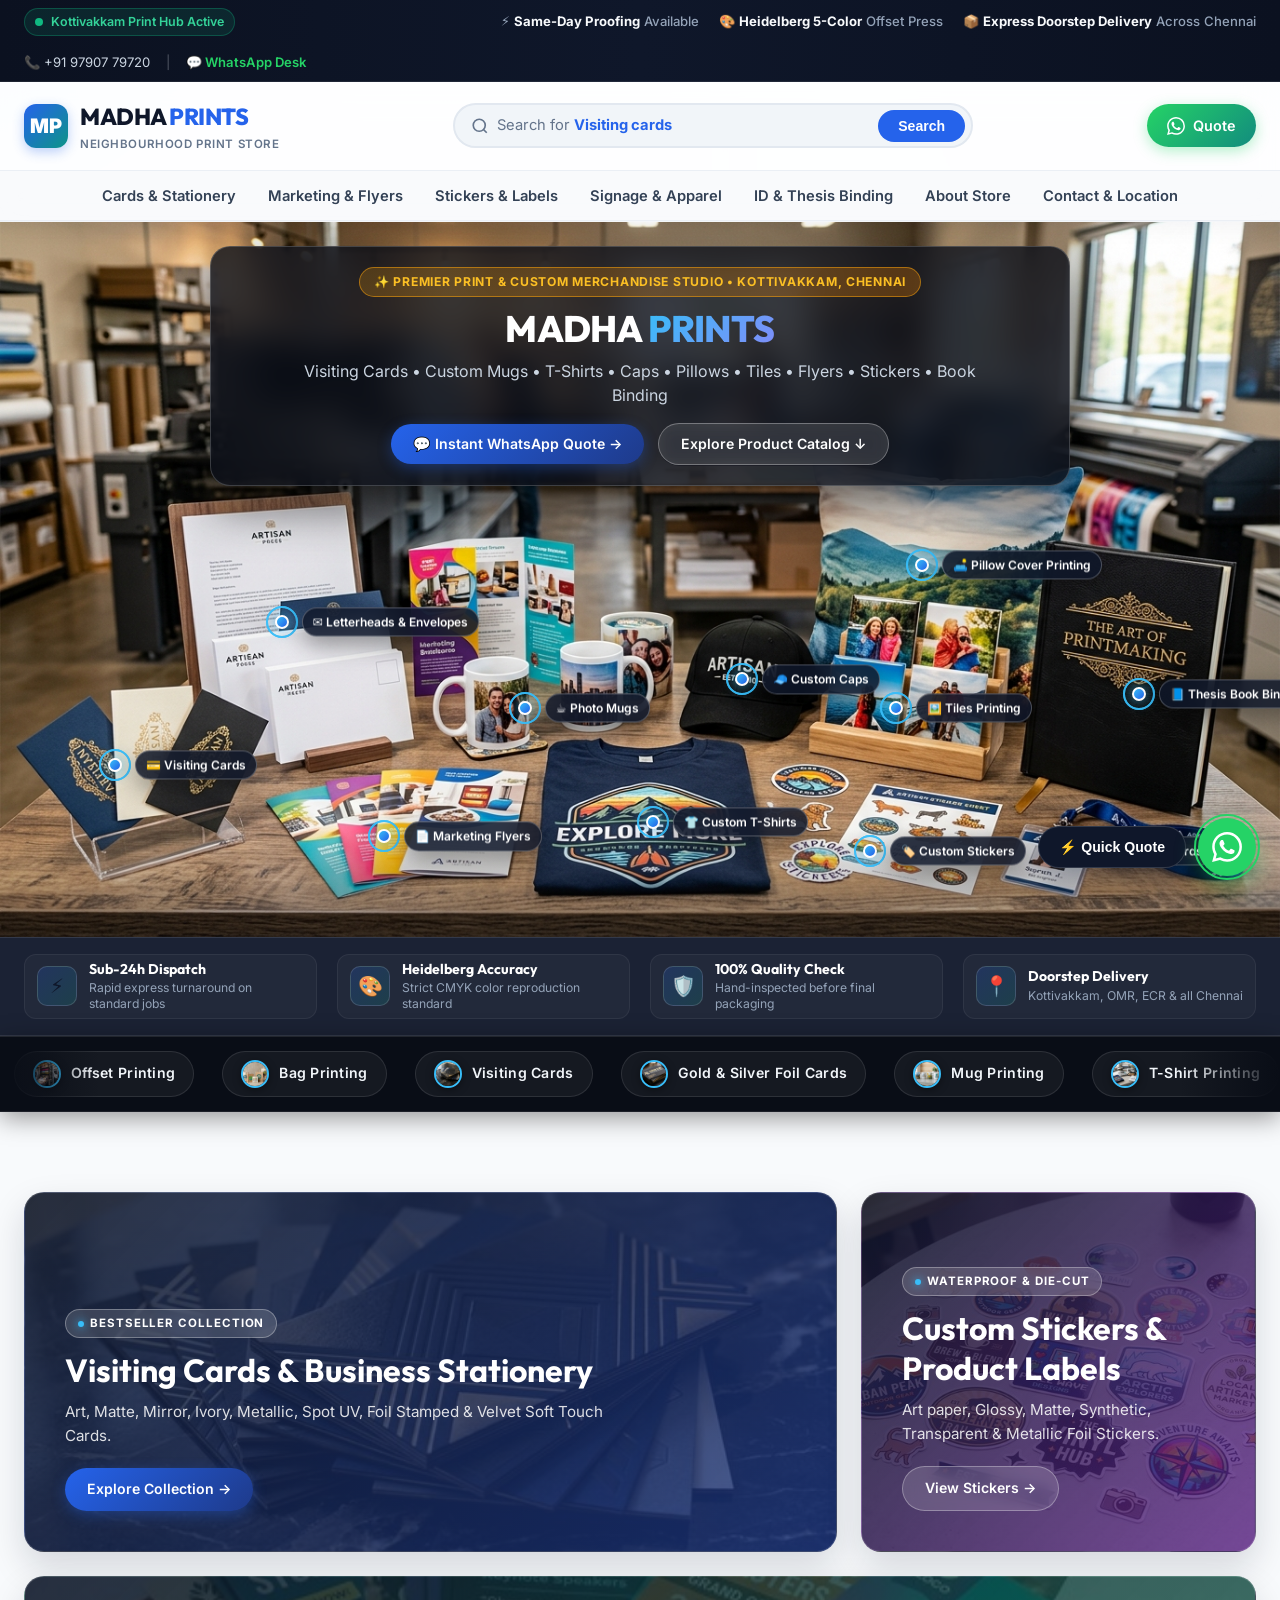
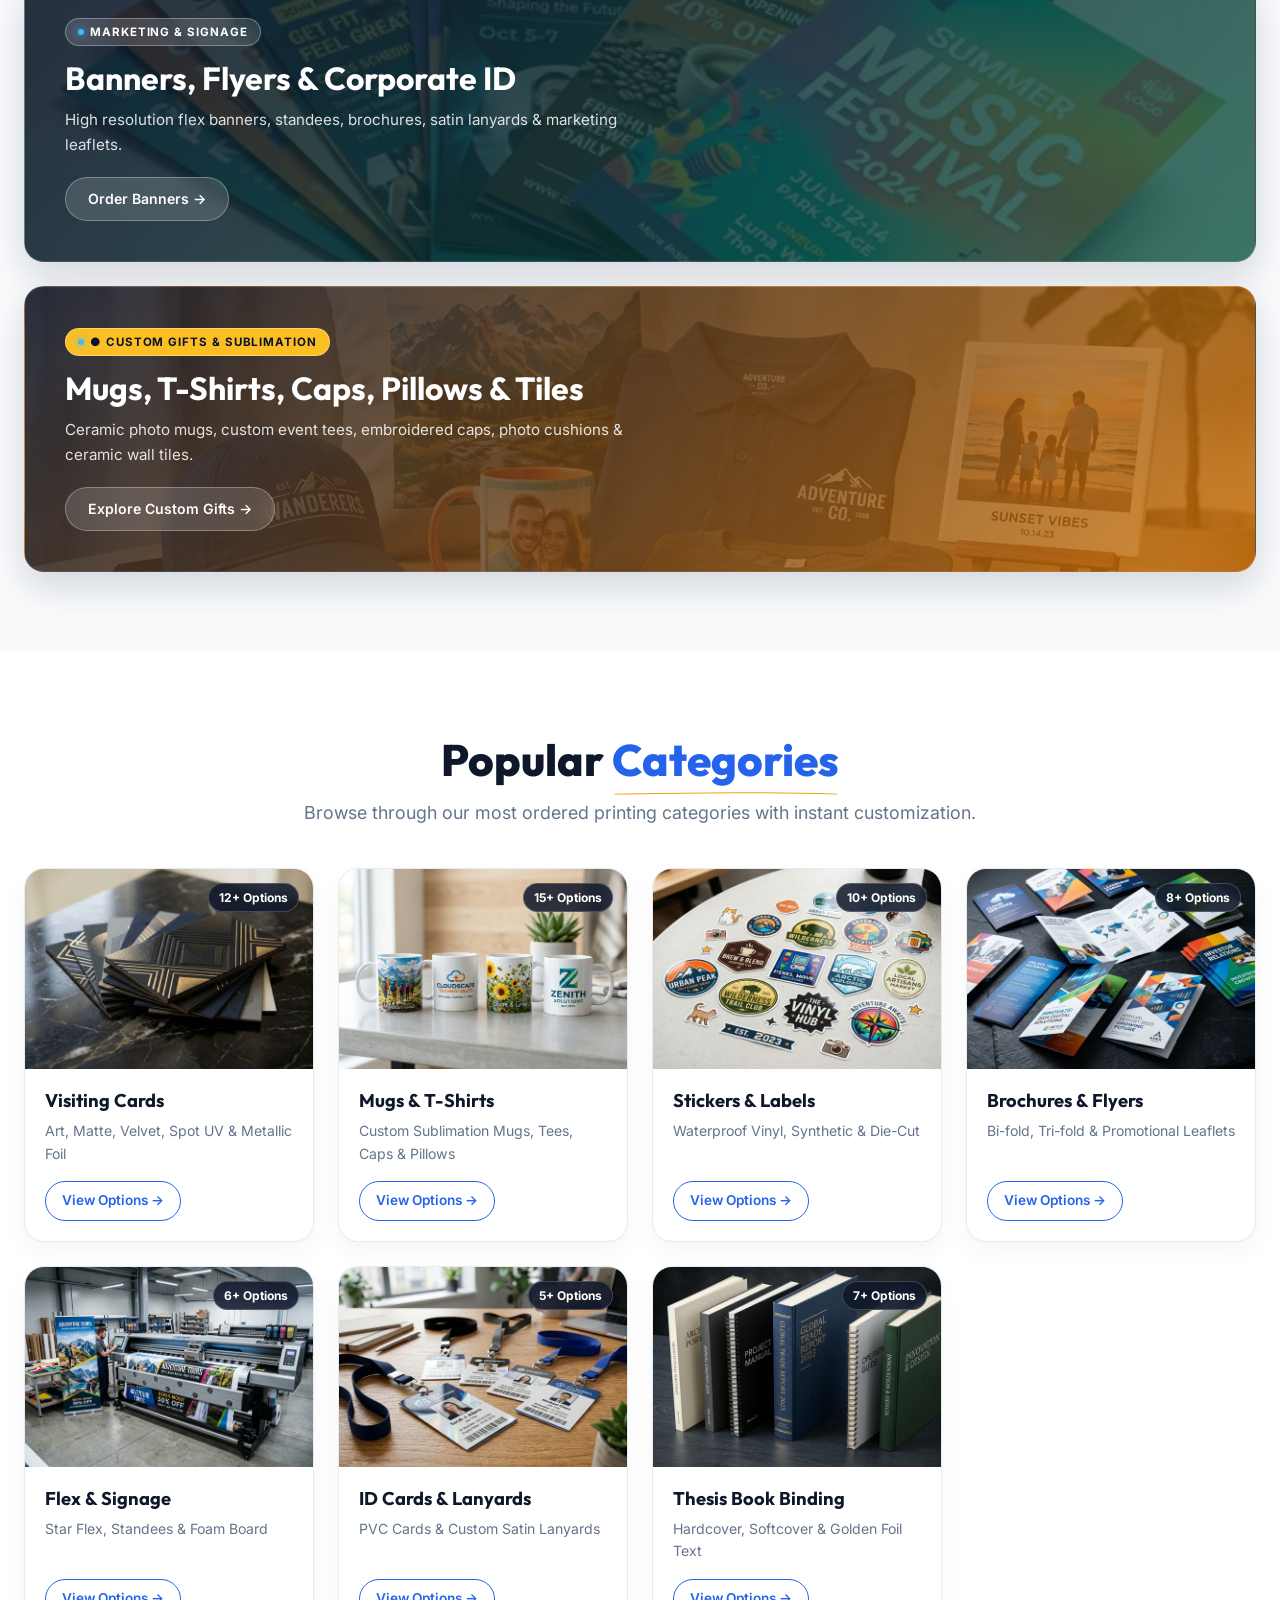
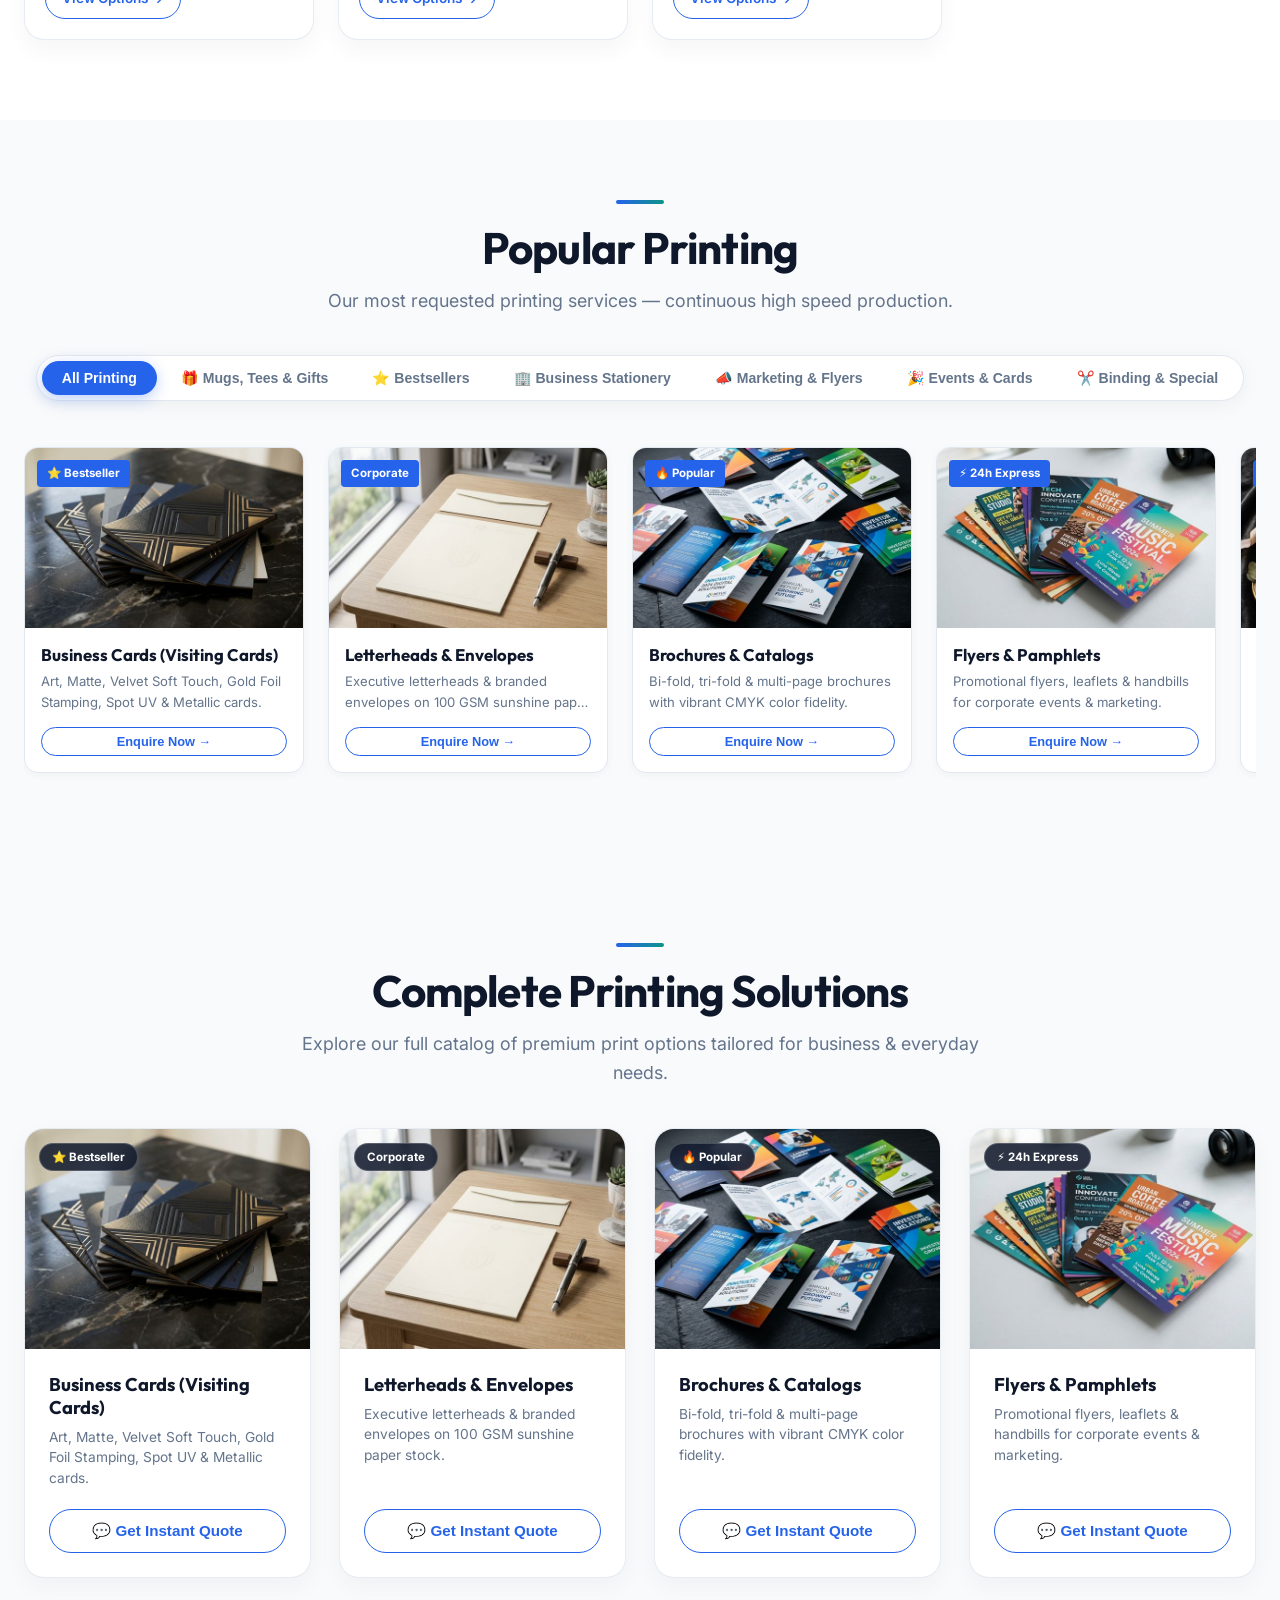
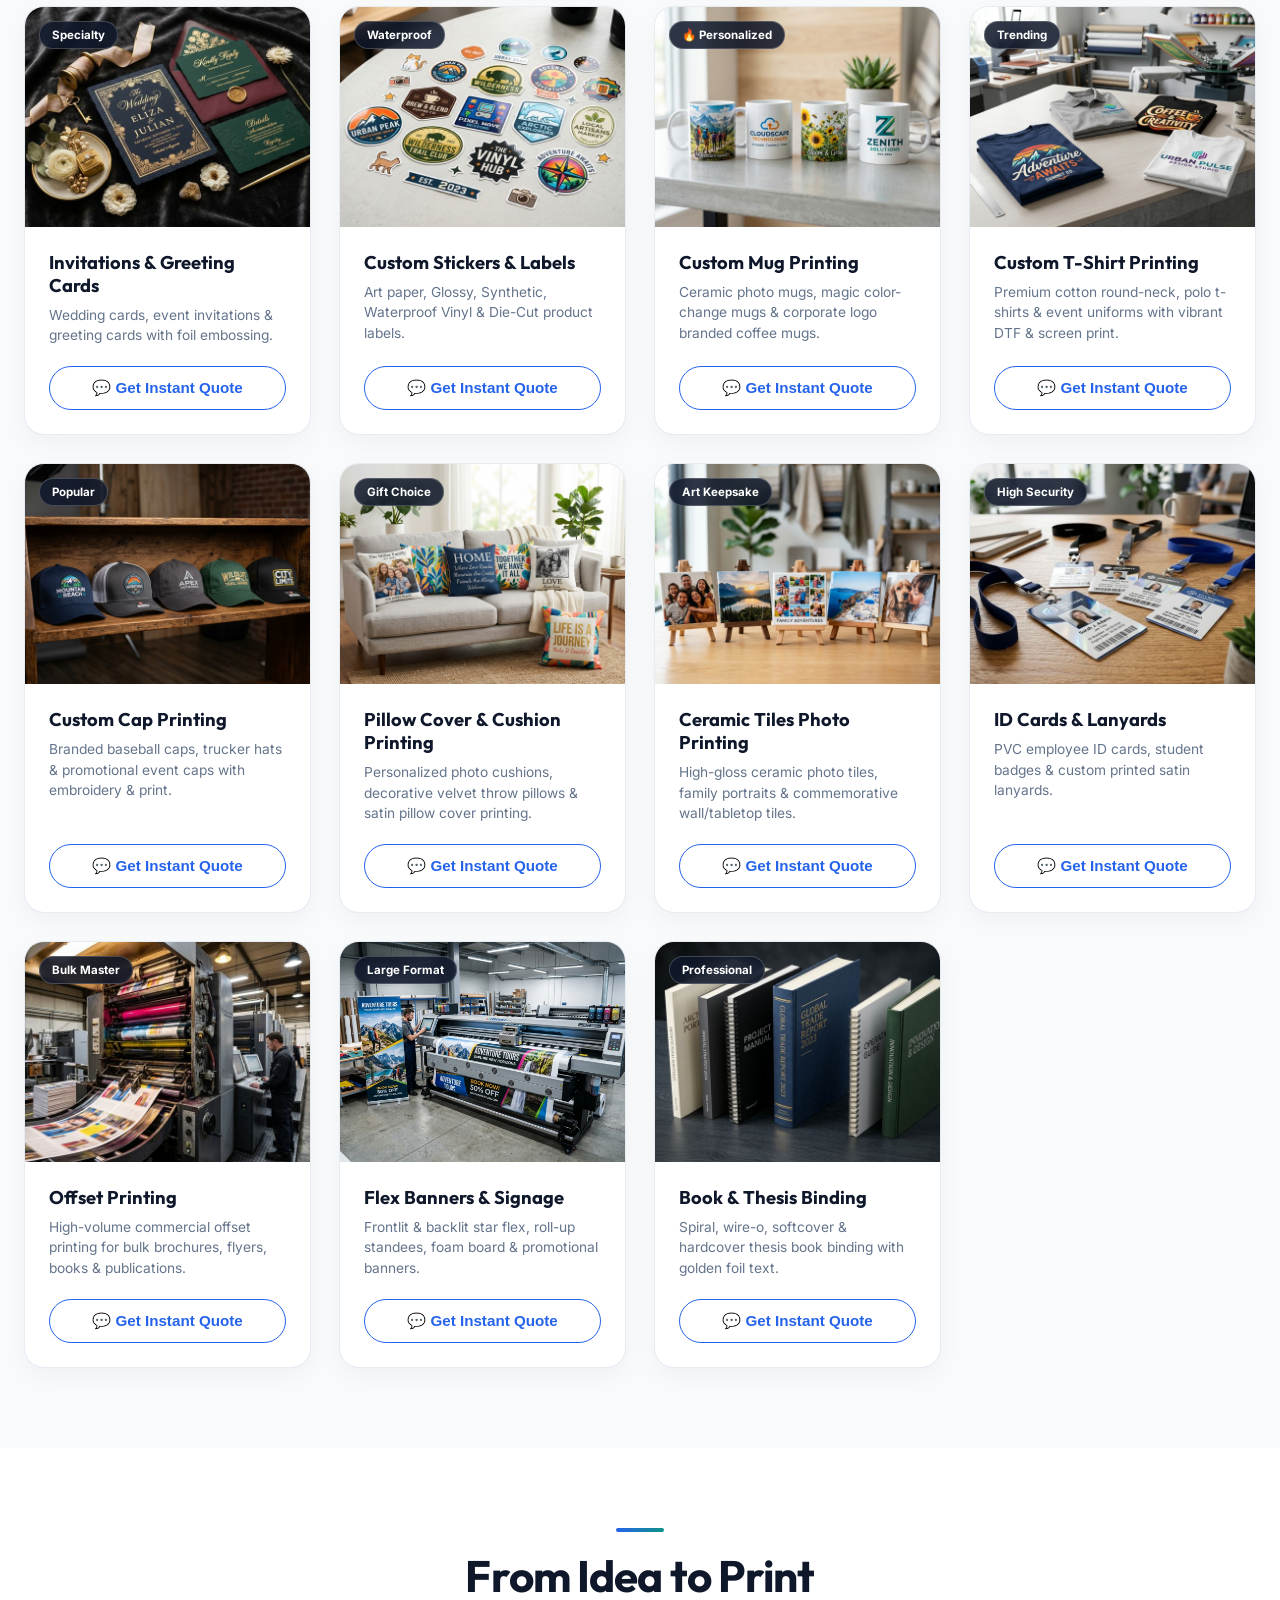
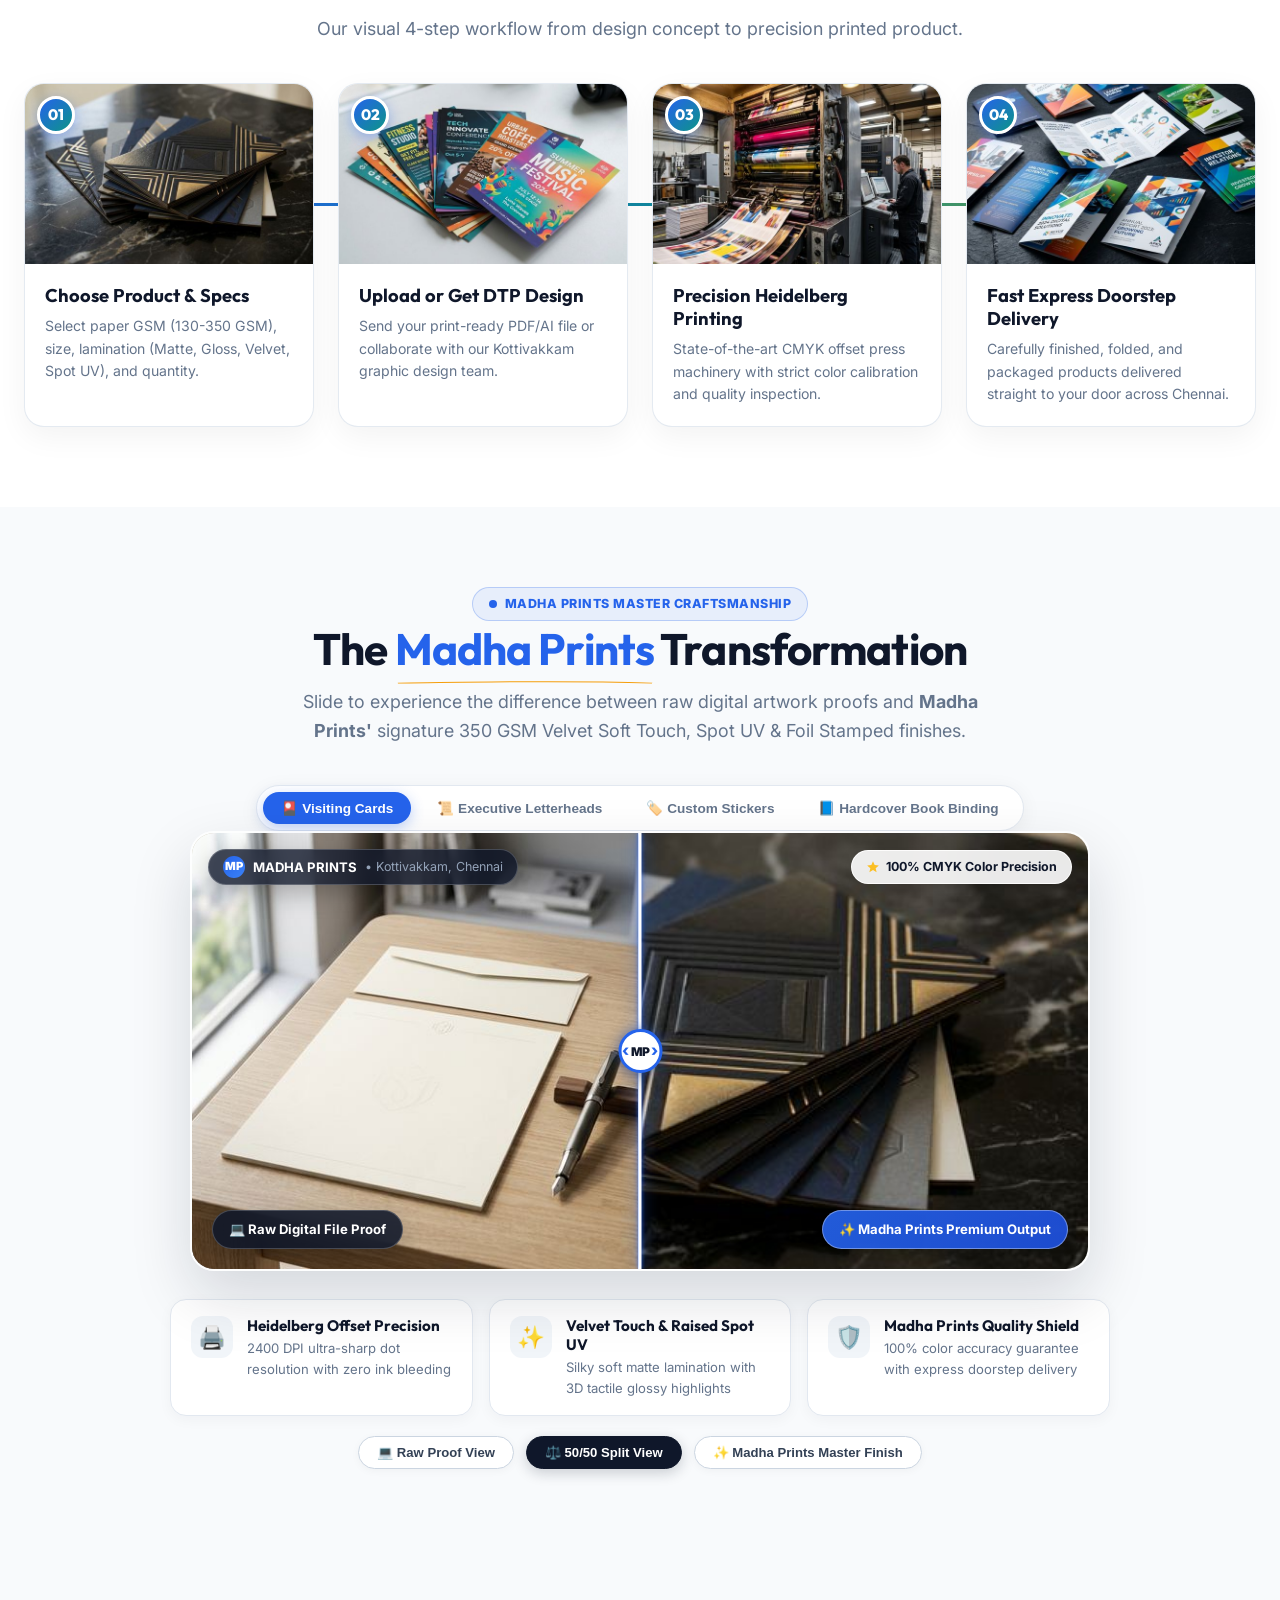
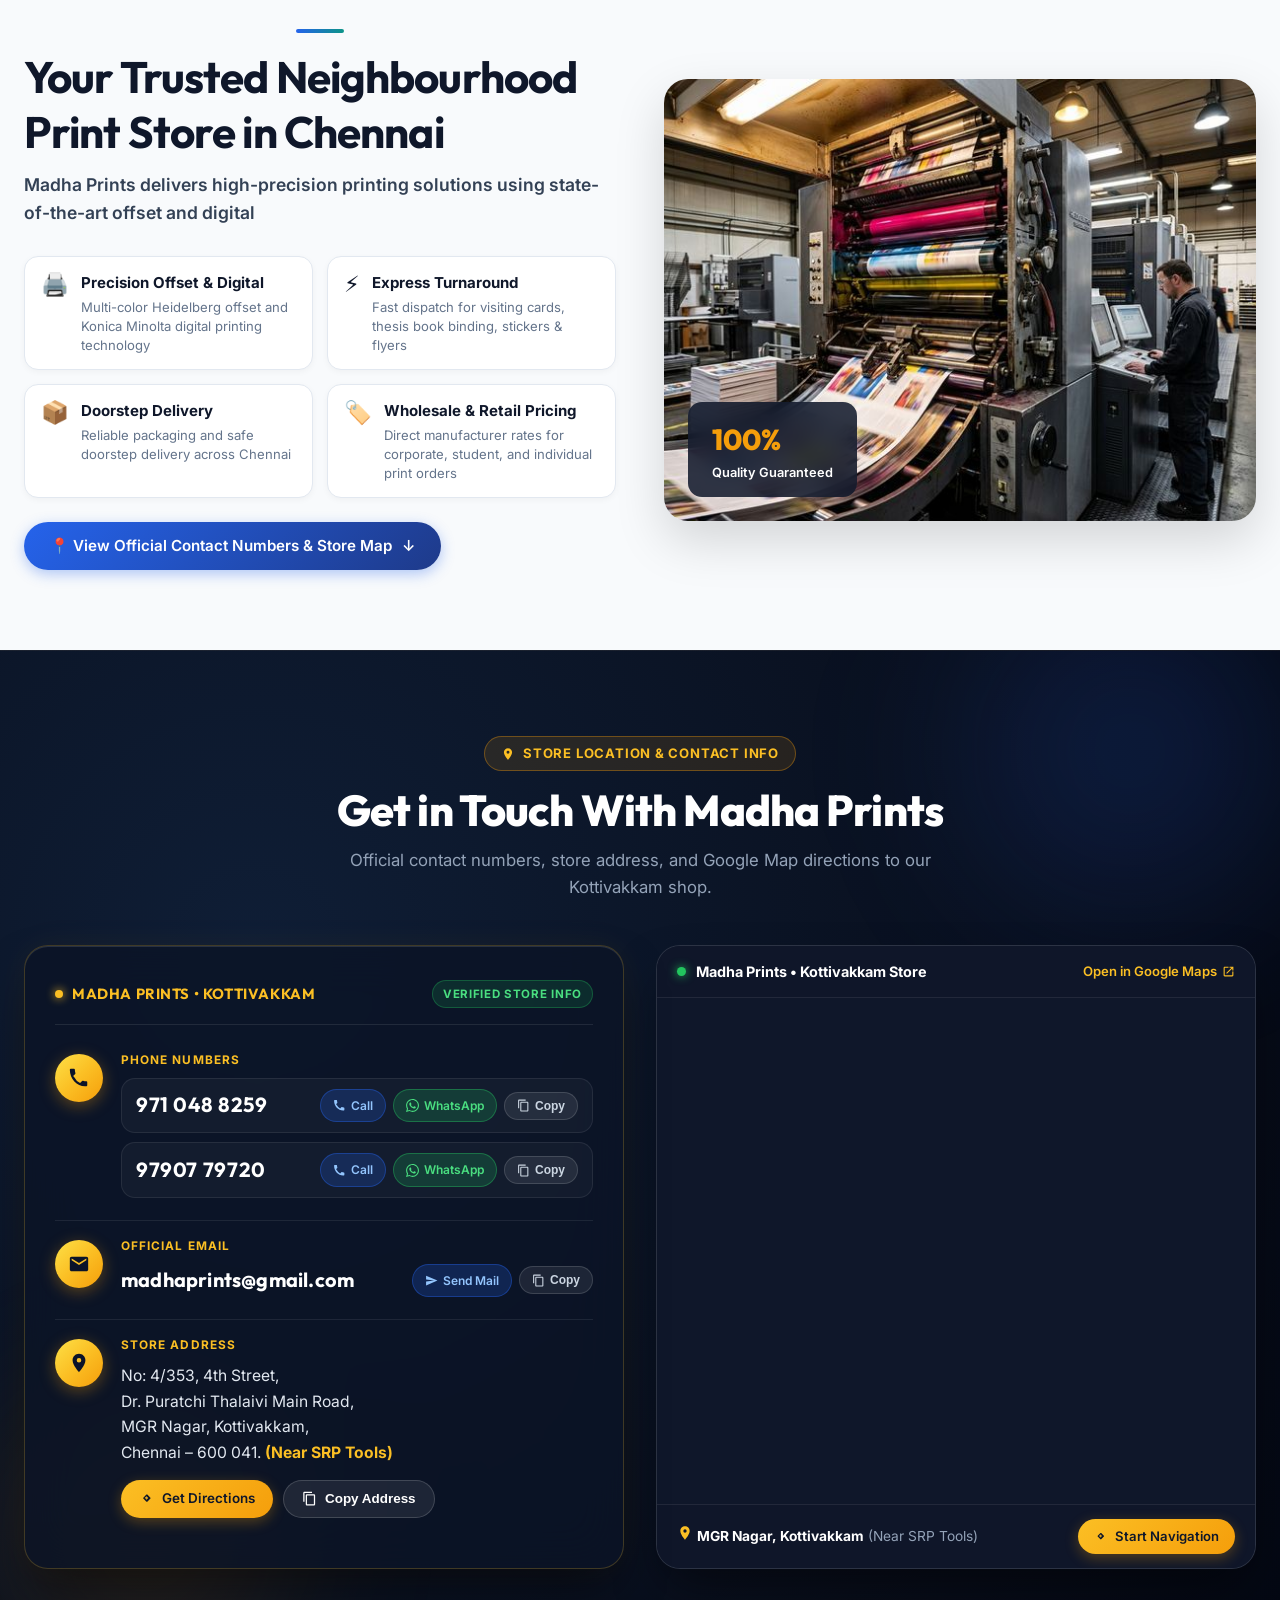
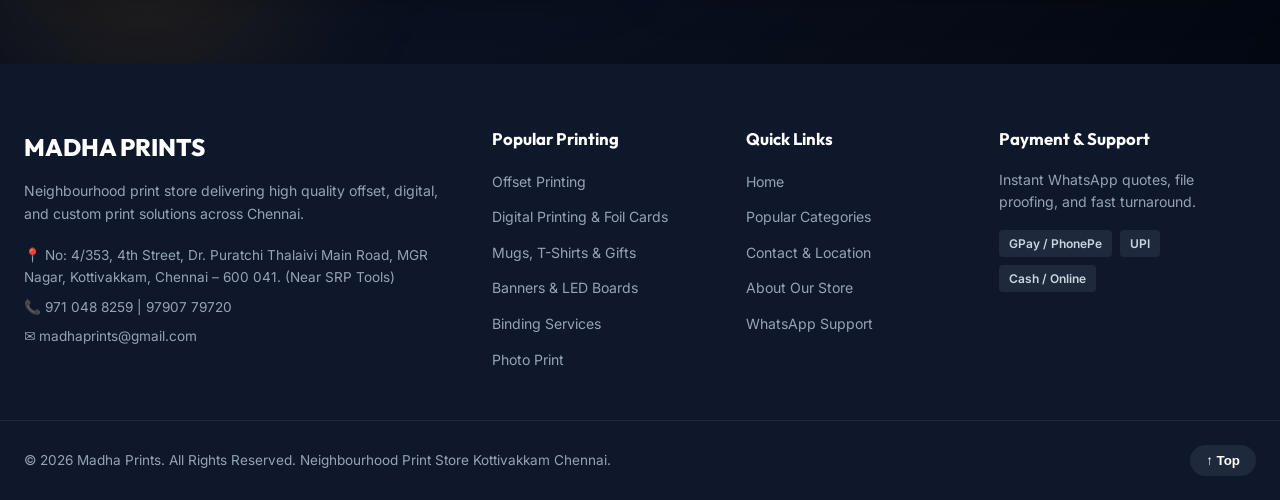
==== commit 5e78b37d: "hi" ====
--- a/index.html
+++ b/index.html
@@ -408,40 +408,54 @@
     <div class="hero-services-marquee">
       <div class="hero-marquee-track">
         <div class="hero-marquee-content">
-          <div class="marquee-item"><span class="m-icon">💳</span><span class="m-label">Visiting Cards</span></div>
-          <div class="marquee-item"><span class="m-icon">☕</span><span class="m-label">Mug Printing</span></div>
-          <div class="marquee-item"><span class="m-icon">👕</span><span class="m-label">T-Shirt Printing</span></div>
-          <div class="marquee-item"><span class="m-icon">🧢</span><span class="m-label">Cap Printing</span></div>
-          <div class="marquee-item"><span class="m-icon">🛋️</span><span class="m-label">Pillow Cover Printing</span></div>
-          <div class="marquee-item"><span class="m-icon">🖼️</span><span class="m-label">Tiles Printing</span></div>
-          <div class="marquee-item"><span class="m-icon">✉️</span><span class="m-label">Letterheads & Envelopes</span></div>
-          <div class="marquee-item"><span class="m-icon">📖</span><span class="m-label">Brochures & Catalogs</span></div>
-          <div class="marquee-item"><span class="m-icon">📄</span><span class="m-label">Flyers & Pamphlets</span></div>
-          <div class="marquee-item"><span class="m-icon">🏷️</span><span class="m-label">Stickers & Labels</span></div>
-          <div class="marquee-item"><span class="m-icon">💌</span><span class="m-label">Wedding Invitations</span></div>
-          <div class="marquee-item"><span class="m-icon">🖨️</span><span class="m-label">Offset Printing</span></div>
-          <div class="marquee-item"><span class="m-icon">📘</span><span class="m-label">Thesis Book Binding</span></div>
-          <div class="marquee-item"><span class="m-icon">🪪</span><span class="m-label">ID Cards & Lanyards</span></div>
-          <div class="marquee-item"><span class="m-icon">🚩</span><span class="m-label">Flex & Signage</span></div>
-          <div class="marquee-item"><span class="m-icon">🖥️</span><span class="m-label">DTP Workstation</span></div>
+          <a href="services.html#offset-printing" class="marquee-item"><img src="offset-printing.jpg" alt="Offset Printing" class="m-thumb"><span class="m-label">Offset Printing</span></a>
+          <a href="services.html#screen-printing" class="marquee-item"><img src="printed-bags.jpg" alt="Bag Printing" class="m-thumb"><span class="m-label">Bag Printing</span></a>
+          <a href="services.html#digital-printing" class="marquee-item"><img src="business-cards.jpg" alt="Visiting Cards" class="m-thumb"><span class="m-label">Visiting Cards</span></a>
+          <a href="services.html#digital-printing" class="marquee-item"><img src="foil-visiting-cards.jpg" alt="Gold & Silver Foil Cards" class="m-thumb"><span class="m-label">Gold & Silver Foil Cards</span></a>
+          <a href="services.html#sublimation-printing" class="marquee-item"><img src="mug-printing.jpg" alt="Mug Printing" class="m-thumb"><span class="m-label">Mug Printing</span></a>
+          <a href="services.html#sublimation-printing" class="marquee-item"><img src="tshirt-printing.jpg" alt="T-Shirt Printing" class="m-thumb"><span class="m-label">T-Shirt Printing</span></a>
+          <a href="services.html#sublimation-printing" class="marquee-item"><img src="keychains.jpg" alt="Key Chain Printing" class="m-thumb"><span class="m-label">Key Chain Printing</span></a>
+          <a href="services.html#sublimation-printing" class="marquee-item"><img src="flags.jpg" alt="Flags Printing" class="m-thumb"><span class="m-label">Flags Printing</span></a>
+          <a href="services.html#digital-printing" class="marquee-item"><img src="lanyard-rope.jpg" alt="ID Card Rope Printing" class="m-thumb"><span class="m-label">ID Card Rope Printing</span></a>
+          <a href="services.html#digital-printing" class="marquee-item"><img src="pvc-cards.jpg" alt="PVC Cards" class="m-thumb"><span class="m-label">PVC Cards</span></a>
+          <a href="services.html#digital-printing" class="marquee-item"><img src="metallic-stickers.jpg" alt="Sticker Sheet Printing" class="m-thumb"><span class="m-label">Sticker Sheets (Gold/Silver/Clear)</span></a>
+          <a href="services.html#sticker-cutting" class="marquee-item"><img src="sticker-cutting.jpg" alt="Sticker Digital Cutting" class="m-thumb"><span class="m-label">Sticker Digital Cutting (13x19)</span></a>
+          <a href="services.html#photo-print" class="marquee-item"><img src="passport-photos.jpg" alt="Passport Photo" class="m-thumb"><span class="m-label">Passport Size Photo</span></a>
+          <a href="services.html#photo-print" class="marquee-item"><img src="photo-frames.jpg" alt="Photo Frames" class="m-thumb"><span class="m-label">Photo Frame – All Sizes</span></a>
+          <a href="services.html#banner-signage" class="marquee-item"><img src="flex-printing.jpg" alt="Banner Printing" class="m-thumb"><span class="m-label">Banner Printing</span></a>
+          <a href="services.html#banner-signage" class="marquee-item"><img src="backlight-boards.jpg" alt="Back Light & Front Light" class="m-thumb"><span class="m-label">Back Light & Front Light</span></a>
+          <a href="services.html#banner-signage" class="marquee-item"><img src="led-boards.jpg" alt="LED Boards" class="m-thumb"><span class="m-label">LED Boards</span></a>
+          <a href="services.html#banner-signage" class="marquee-item"><img src="standing-boards.jpg" alt="Standing Board" class="m-thumb"><span class="m-label">Standing Board</span></a>
+          <a href="services.html#banner-signage" class="marquee-item"><img src="foam-board.jpg" alt="Foam Board Printing" class="m-thumb"><span class="m-label">Foam Board Printing</span></a>
+          <a href="services.html#banner-signage" class="marquee-item"><img src="uv-printing.jpg" alt="UV Printing" class="m-thumb"><span class="m-label">UV Printing</span></a>
+          <a href="services.html#binding" class="marquee-item"><img src="spiral-binding.jpg" alt="Spiral Binding" class="m-thumb"><span class="m-label">Spiral & Soft Binding</span></a>
+          <a href="services.html#binding" class="marquee-item"><img src="hard-binding.jpg" alt="Hard Binding" class="m-thumb"><span class="m-label">Hard & Project Binding</span></a>
+          <a href="services.html#designing" class="marquee-item"><img src="graphic-design.jpg" alt="Graphic Designing" class="m-thumb"><span class="m-label">Designing</span></a>
         </div>
         <div class="hero-marquee-content" aria-hidden="true">
-          <div class="marquee-item"><span class="m-icon">💳</span><span class="m-label">Visiting Cards</span></div>
-          <div class="marquee-item"><span class="m-icon">☕</span><span class="m-label">Mug Printing</span></div>
-          <div class="marquee-item"><span class="m-icon">👕</span><span class="m-label">T-Shirt Printing</span></div>
-          <div class="marquee-item"><span class="m-icon">🧢</span><span class="m-label">Cap Printing</span></div>
-          <div class="marquee-item"><span class="m-icon">🛋️</span><span class="m-label">Pillow Cover Printing</span></div>
-          <div class="marquee-item"><span class="m-icon">🖼️</span><span class="m-label">Tiles Printing</span></div>
-          <div class="marquee-item"><span class="m-icon">✉️</span><span class="m-label">Letterheads & Envelopes</span></div>
-          <div class="marquee-item"><span class="m-icon">📖</span><span class="m-label">Brochures & Catalogs</span></div>
-          <div class="marquee-item"><span class="m-icon">📄</span><span class="m-label">Flyers & Pamphlets</span></div>
-          <div class="marquee-item"><span class="m-icon">🏷️</span><span class="m-label">Stickers & Labels</span></div>
-          <div class="marquee-item"><span class="m-icon">💌</span><span class="m-label">Wedding Invitations</span></div>
-          <div class="marquee-item"><span class="m-icon">🖨️</span><span class="m-label">Offset Printing</span></div>
-          <div class="marquee-item"><span class="m-icon">📘</span><span class="m-label">Thesis Book Binding</span></div>
-          <div class="marquee-item"><span class="m-icon">🪪</span><span class="m-label">ID Cards & Lanyards</span></div>
-          <div class="marquee-item"><span class="m-icon">🚩</span><span class="m-label">Flex & Signage</span></div>
-          <div class="marquee-item"><span class="m-icon">🖥️</span><span class="m-label">DTP Workstation</span></div>
+          <a href="services.html#offset-printing" class="marquee-item"><img src="offset-printing.jpg" alt="Offset Printing" class="m-thumb"><span class="m-label">Offset Printing</span></a>
+          <a href="services.html#screen-printing" class="marquee-item"><img src="printed-bags.jpg" alt="Bag Printing" class="m-thumb"><span class="m-label">Bag Printing</span></a>
+          <a href="services.html#digital-printing" class="marquee-item"><img src="business-cards.jpg" alt="Visiting Cards" class="m-thumb"><span class="m-label">Visiting Cards</span></a>
+          <a href="services.html#digital-printing" class="marquee-item"><img src="foil-visiting-cards.jpg" alt="Gold & Silver Foil Cards" class="m-thumb"><span class="m-label">Gold & Silver Foil Cards</span></a>
+          <a href="services.html#sublimation-printing" class="marquee-item"><img src="mug-printing.jpg" alt="Mug Printing" class="m-thumb"><span class="m-label">Mug Printing</span></a>
+          <a href="services.html#sublimation-printing" class="marquee-item"><img src="tshirt-printing.jpg" alt="T-Shirt Printing" class="m-thumb"><span class="m-label">T-Shirt Printing</span></a>
+          <a href="services.html#sublimation-printing" class="marquee-item"><img src="keychains.jpg" alt="Key Chain Printing" class="m-thumb"><span class="m-label">Key Chain Printing</span></a>
+          <a href="services.html#sublimation-printing" class="marquee-item"><img src="flags.jpg" alt="Flags Printing" class="m-thumb"><span class="m-label">Flags Printing</span></a>
+          <a href="services.html#digital-printing" class="marquee-item"><img src="lanyard-rope.jpg" alt="ID Card Rope Printing" class="m-thumb"><span class="m-label">ID Card Rope Printing</span></a>
+          <a href="services.html#digital-printing" class="marquee-item"><img src="pvc-cards.jpg" alt="PVC Cards" class="m-thumb"><span class="m-label">PVC Cards</span></a>
+          <a href="services.html#digital-printing" class="marquee-item"><img src="metallic-stickers.jpg" alt="Sticker Sheet Printing" class="m-thumb"><span class="m-label">Sticker Sheets (Gold/Silver/Clear)</span></a>
+          <a href="services.html#sticker-cutting" class="marquee-item"><img src="sticker-cutting.jpg" alt="Sticker Digital Cutting" class="m-thumb"><span class="m-label">Sticker Digital Cutting (13x19)</span></a>
+          <a href="services.html#photo-print" class="marquee-item"><img src="passport-photos.jpg" alt="Passport Photo" class="m-thumb"><span class="m-label">Passport Size Photo</span></a>
+          <a href="services.html#photo-print" class="marquee-item"><img src="photo-frames.jpg" alt="Photo Frames" class="m-thumb"><span class="m-label">Photo Frame – All Sizes</span></a>
+          <a href="services.html#banner-signage" class="marquee-item"><img src="flex-printing.jpg" alt="Banner Printing" class="m-thumb"><span class="m-label">Banner Printing</span></a>
+          <a href="services.html#banner-signage" class="marquee-item"><img src="backlight-boards.jpg" alt="Back Light & Front Light" class="m-thumb"><span class="m-label">Back Light & Front Light</span></a>
+          <a href="services.html#banner-signage" class="marquee-item"><img src="led-boards.jpg" alt="LED Boards" class="m-thumb"><span class="m-label">LED Boards</span></a>
+          <a href="services.html#banner-signage" class="marquee-item"><img src="standing-boards.jpg" alt="Standing Board" class="m-thumb"><span class="m-label">Standing Board</span></a>
+          <a href="services.html#banner-signage" class="marquee-item"><img src="foam-board.jpg" alt="Foam Board Printing" class="m-thumb"><span class="m-label">Foam Board Printing</span></a>
+          <a href="services.html#banner-signage" class="marquee-item"><img src="uv-printing.jpg" alt="UV Printing" class="m-thumb"><span class="m-label">UV Printing</span></a>
+          <a href="services.html#binding" class="marquee-item"><img src="spiral-binding.jpg" alt="Spiral Binding" class="m-thumb"><span class="m-label">Spiral & Soft Binding</span></a>
+          <a href="services.html#binding" class="marquee-item"><img src="hard-binding.jpg" alt="Hard Binding" class="m-thumb"><span class="m-label">Hard & Project Binding</span></a>
+          <a href="services.html#designing" class="marquee-item"><img src="graphic-design.jpg" alt="Graphic Designing" class="m-thumb"><span class="m-label">Designing</span></a>
         </div>
       </div>
     </div>
--- a/styles.css
+++ b/styles.css
@@ -786,14 +786,16 @@
 }
 
 .m-thumb {
-  width: 26px;
-  height: 26px;
+  width: 28px;
+  height: 28px;
   border-radius: 50%;
   object-fit: cover;
-  border: 1.5px solid #fbbf24;
-  box-shadow: 0 2px 6px rgba(0, 0, 0, 0.35);
+  border: 2px solid #38bdf8;
+  box-shadow: 0 2px 8px rgba(0, 0, 0, 0.4);
   flex-shrink: 0;
   display: inline-block;
+  background: #1e293b;
+  vertical-align: middle;
 }
 
 .m-label {
@@ -4189,11 +4191,44 @@
   font-size: 0.88rem;
 }
 
-/* Card Image (for backward compatibility) */
-.card-img {
+/* Card Image Wrapper */
+.card-img-wrap {
+  position: relative;
   width: 100%;
-  height: 200px;
+  height: 210px;
+  overflow: hidden;
+  background: #f1f5f9;
+}
+
+.card-img-wrap img {
+  width: 100%;
+  height: 100%;
   object-fit: cover;
+  transition: transform 0.45s cubic-bezier(0.16, 1, 0.3, 1);
+  display: block;
+}
+
+.card.product-card:hover .card-img-wrap img {
+  transform: scale(1.08);
+}
+
+.card-img-tag {
+  position: absolute;
+  top: 12px;
+  right: 12px;
+  background: rgba(15, 23, 42, 0.78);
+  backdrop-filter: blur(8px);
+  -webkit-backdrop-filter: blur(8px);
+  color: #ffffff;
+  font-size: 0.72rem;
+  font-weight: 700;
+  text-transform: uppercase;
+  letter-spacing: 0.06em;
+  padding: 4px 10px;
+  border-radius: 6px;
+  border: 1px solid rgba(255, 255, 255, 0.2);
+  z-index: 2;
+  box-shadow: 0 4px 10px rgba(0, 0, 0, 0.2);
 }
 
 /* Services Page Responsive */
@@ -4215,6 +4250,10 @@
   .grid-3,
   .grid-2 {
     grid-template-columns: 1fr;
+  }
+
+  .card-img-wrap {
+    height: 190px;
   }
 
   .card-icon-badge {
@@ -4226,7 +4265,8 @@
   }
 
   .card.product-card .card-body {
-    padding: 16px 22px 22px;
-  }
-}
-
+    padding: 16px 20px 22px;
+  }
+}
+
+
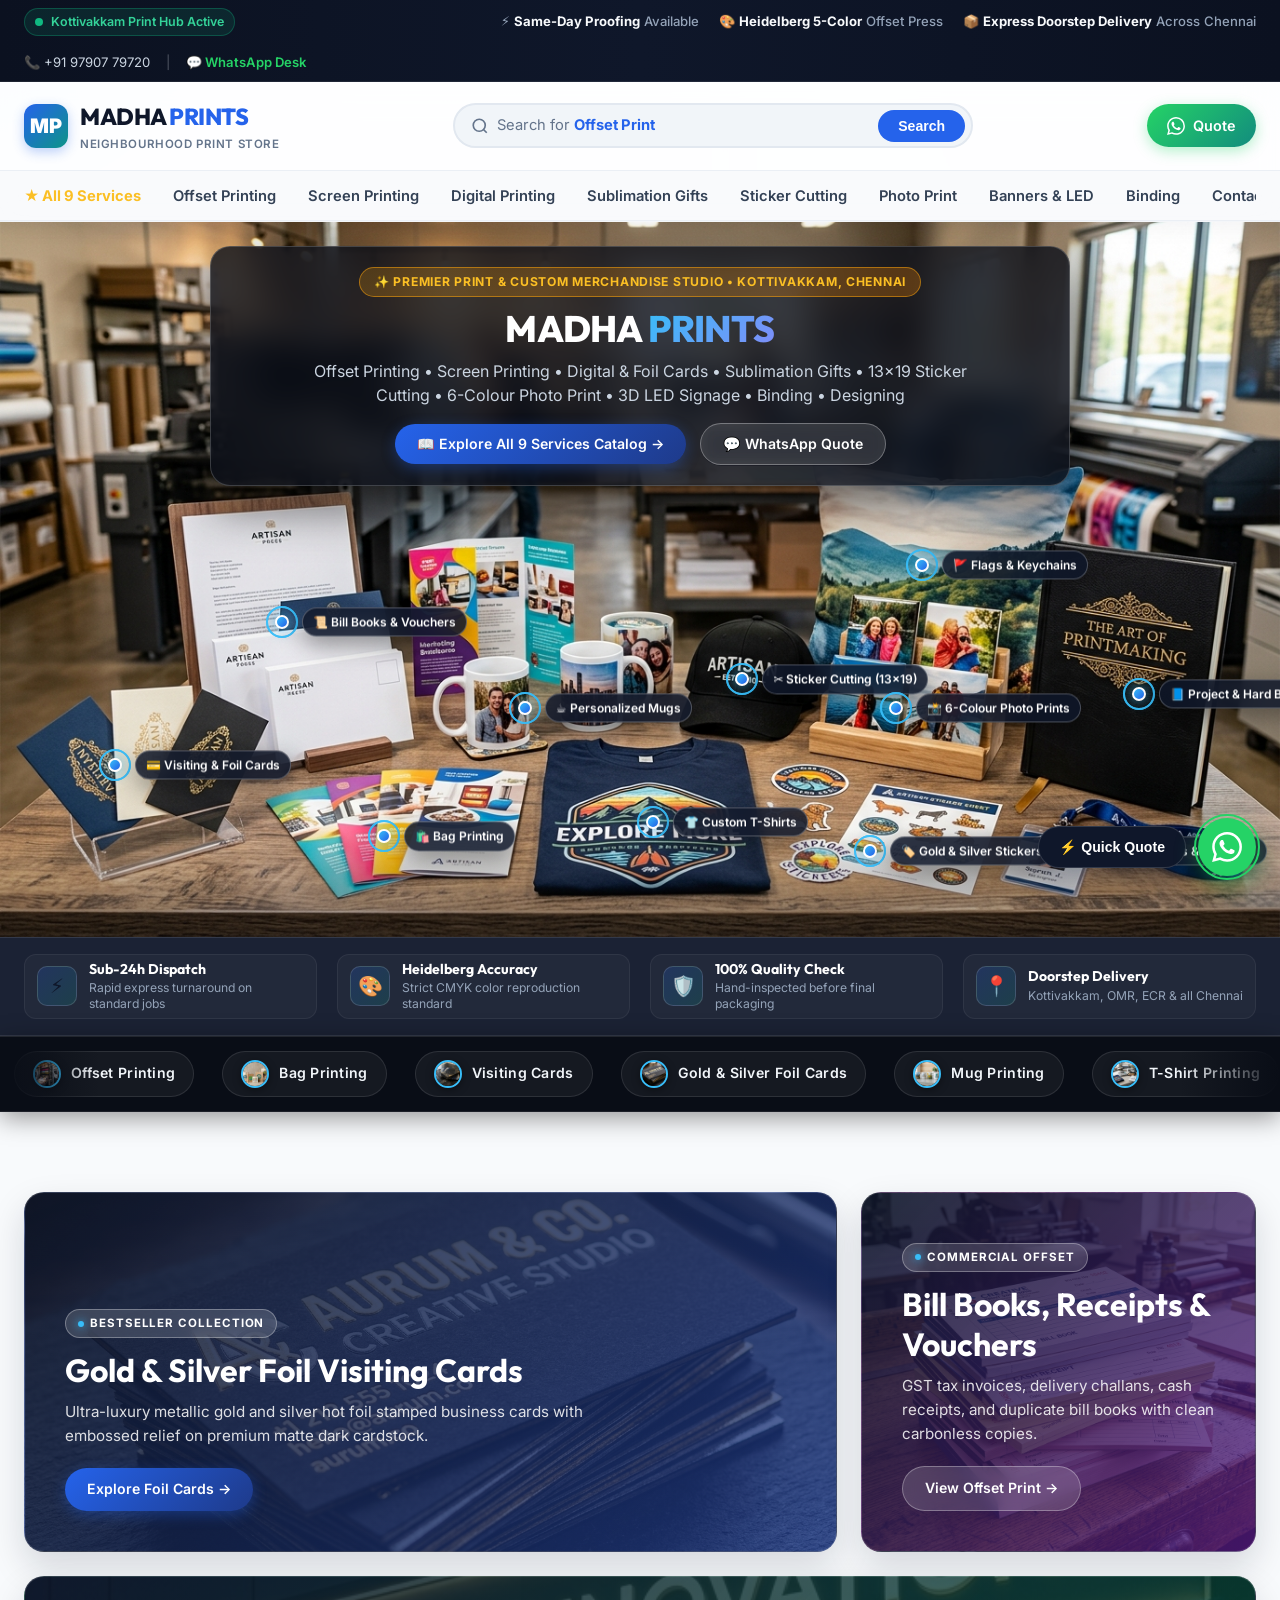
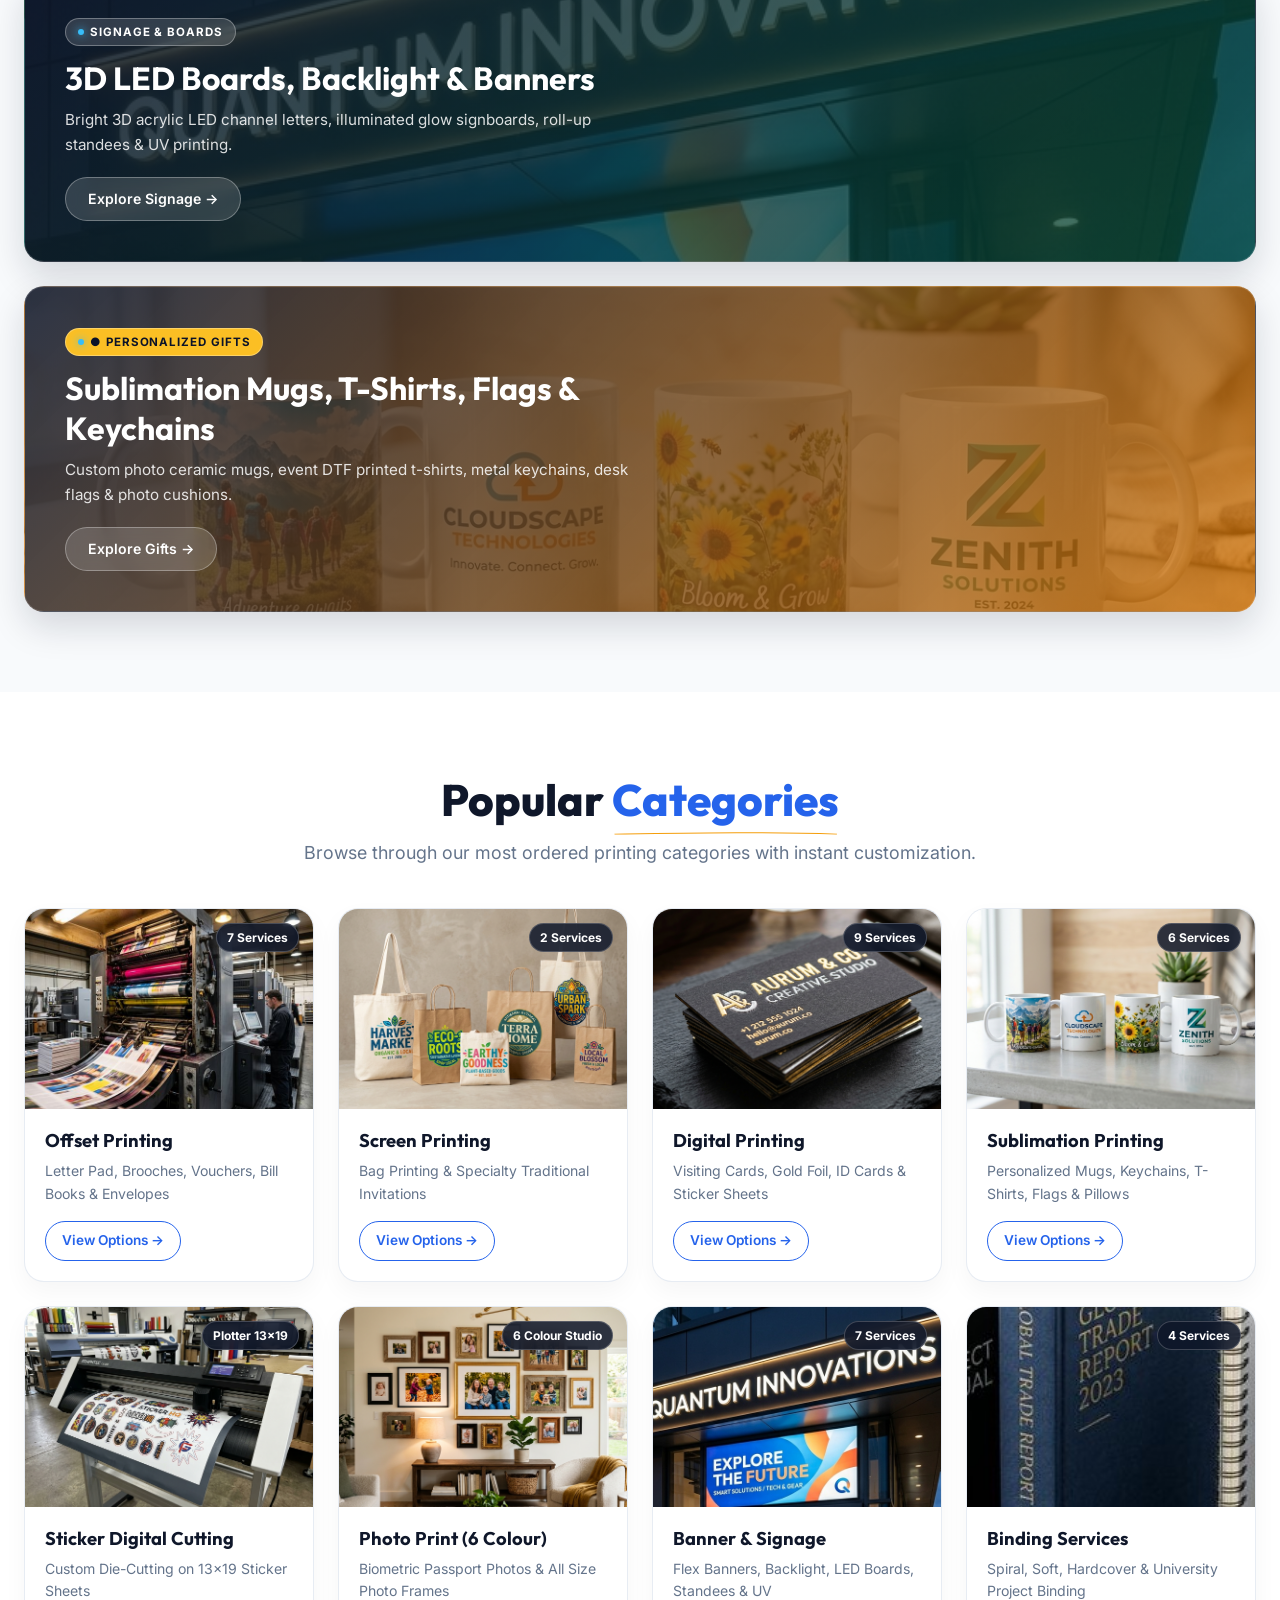
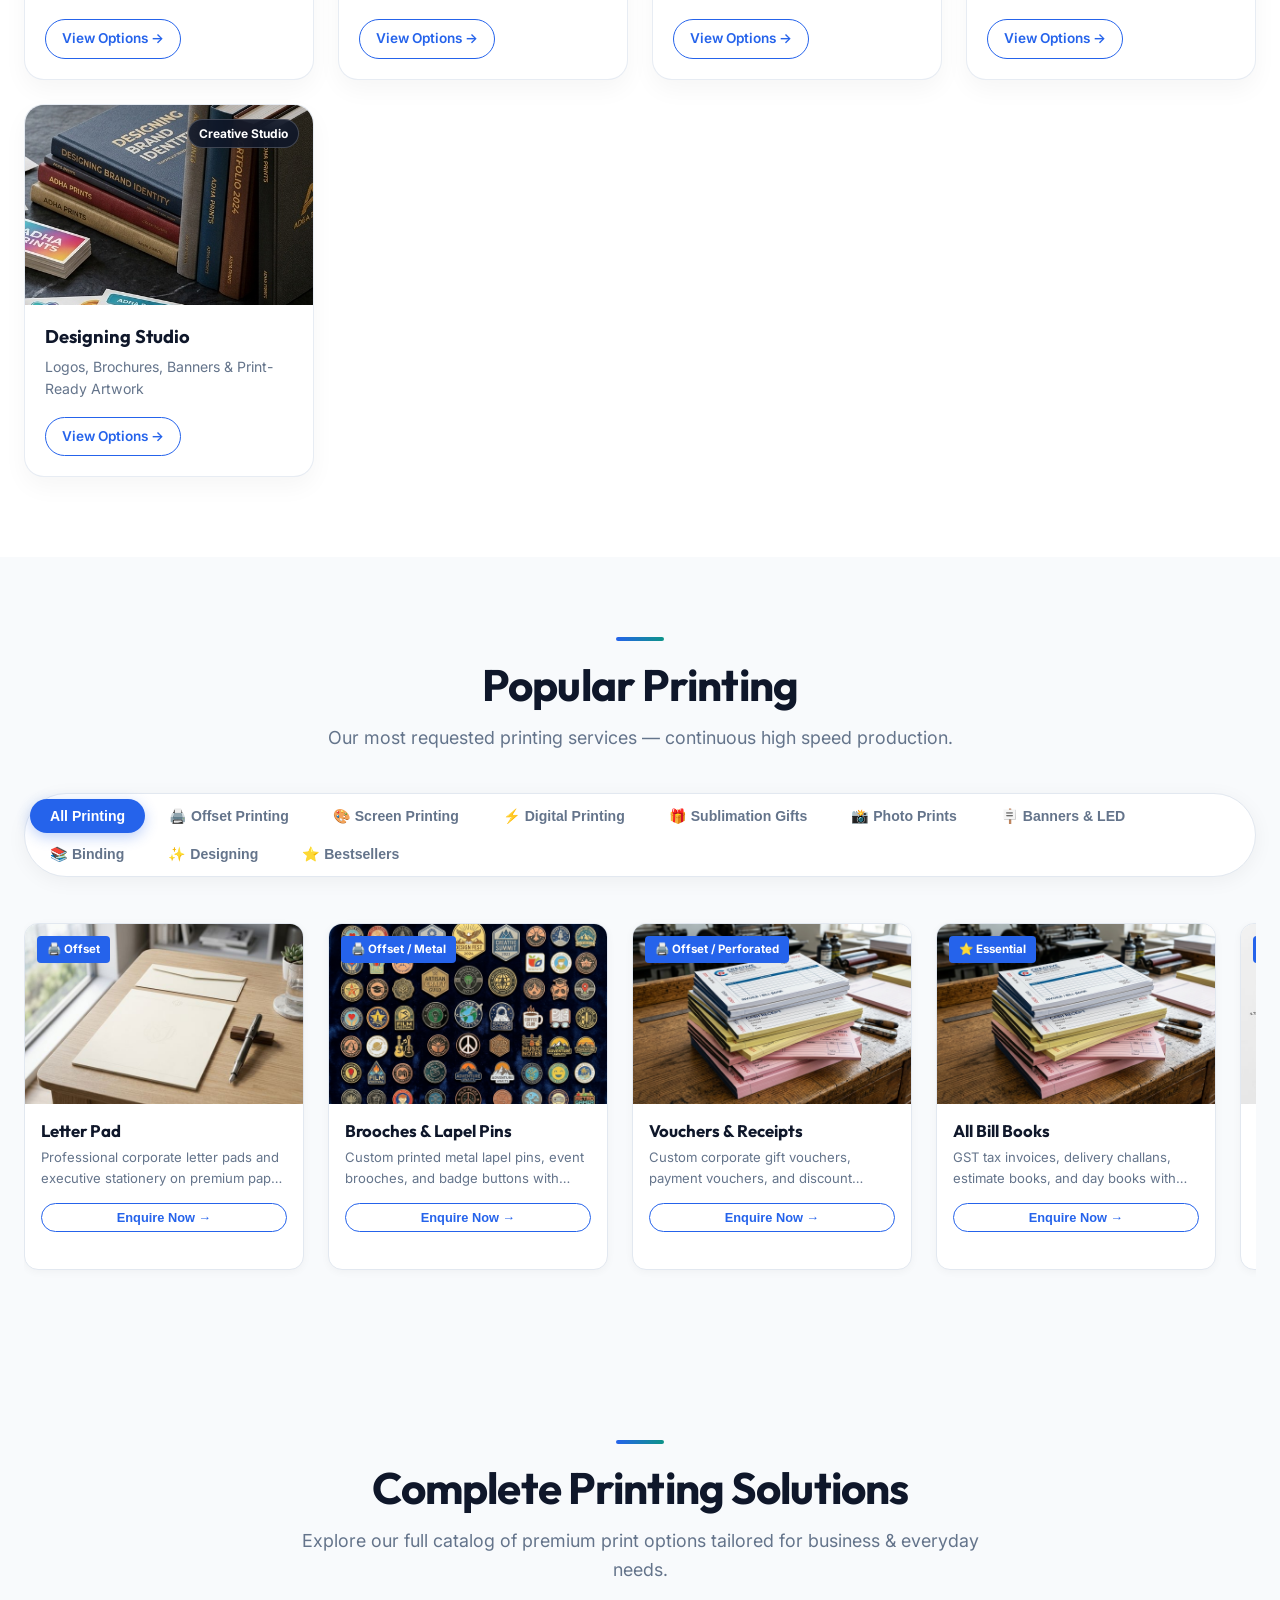
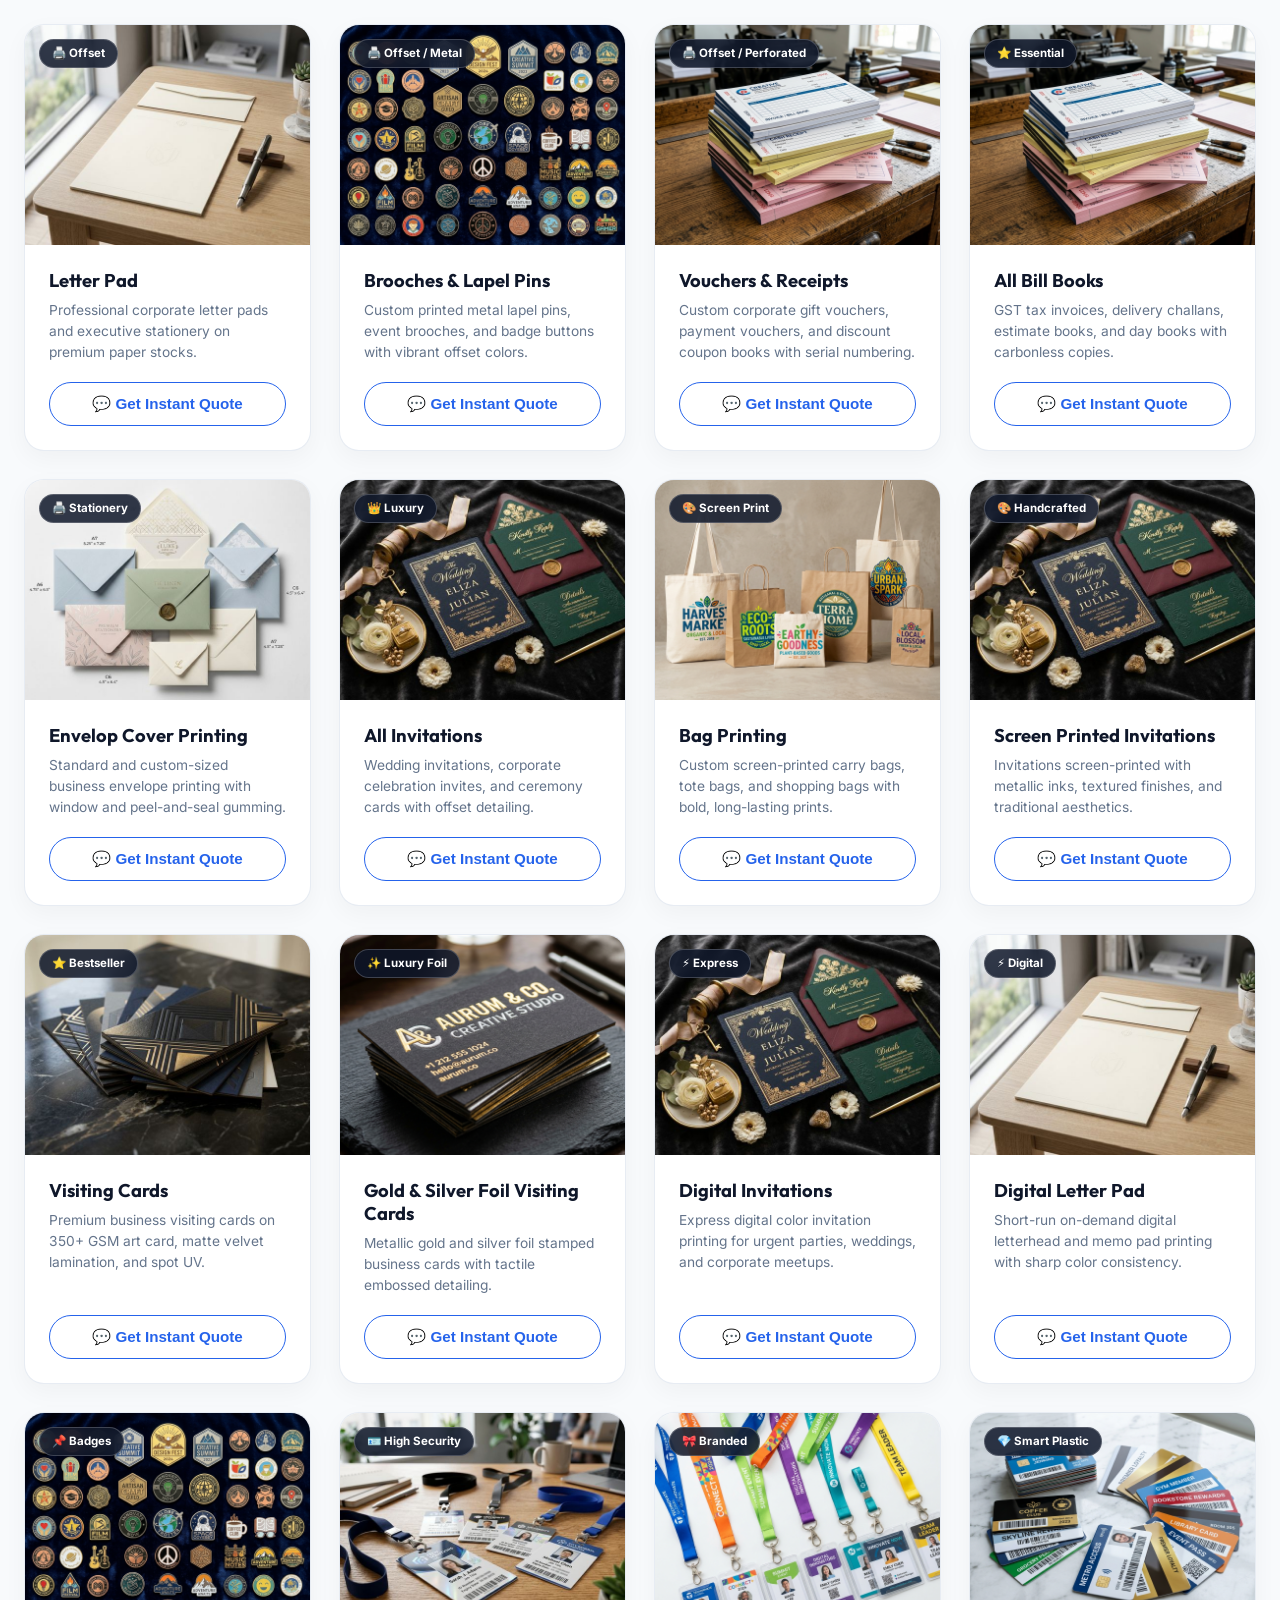
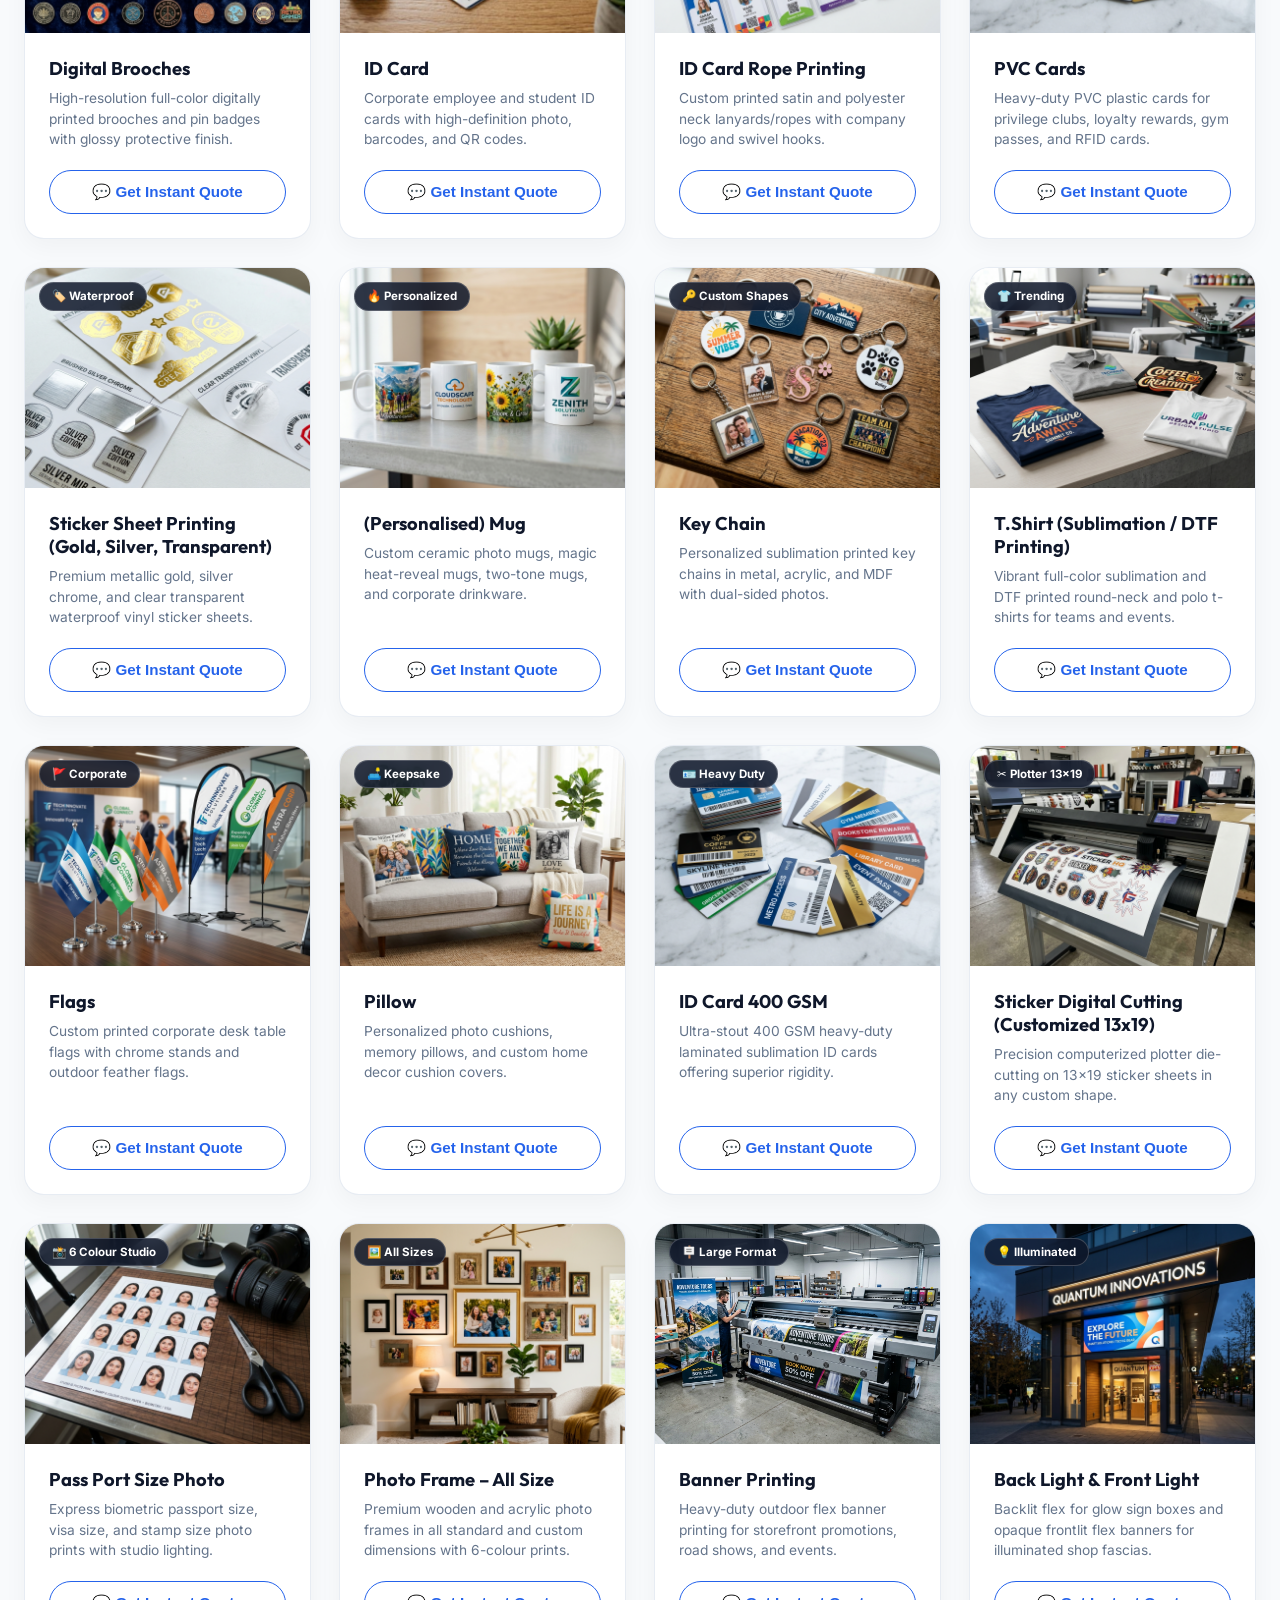
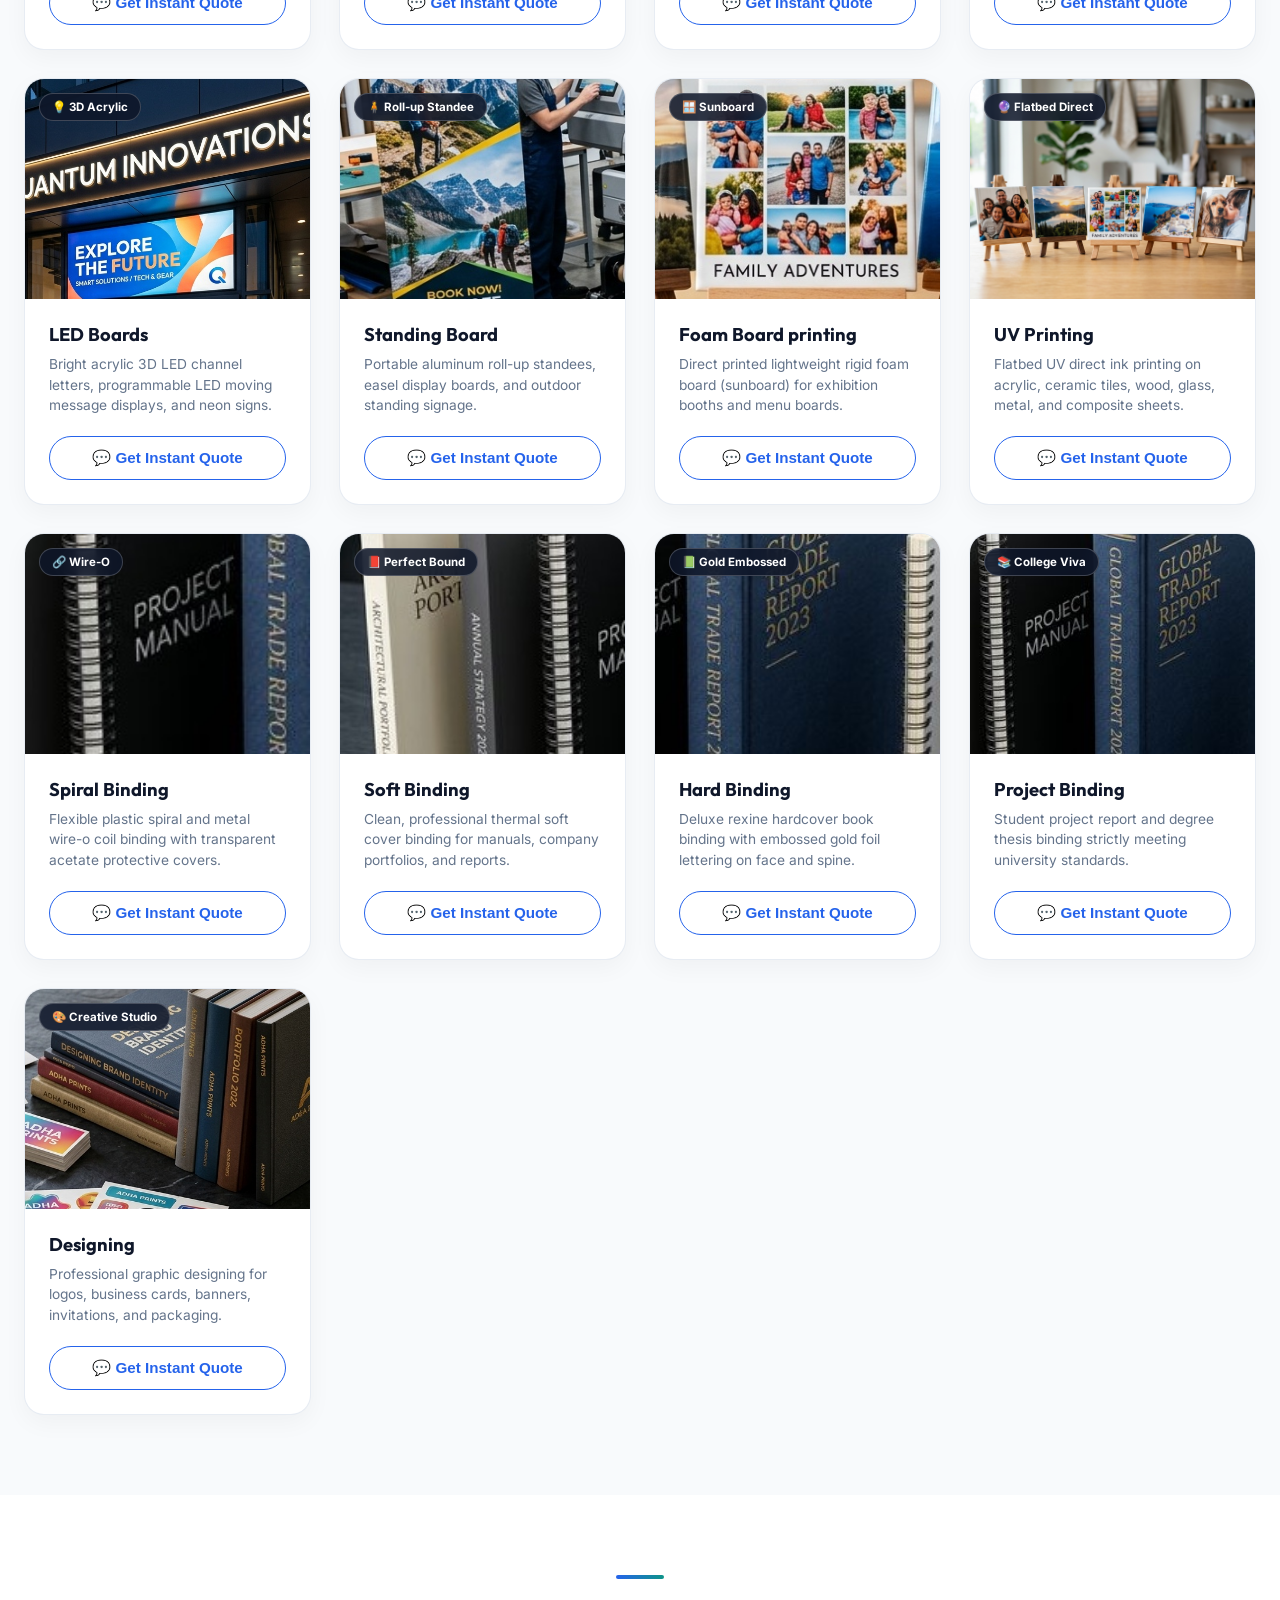
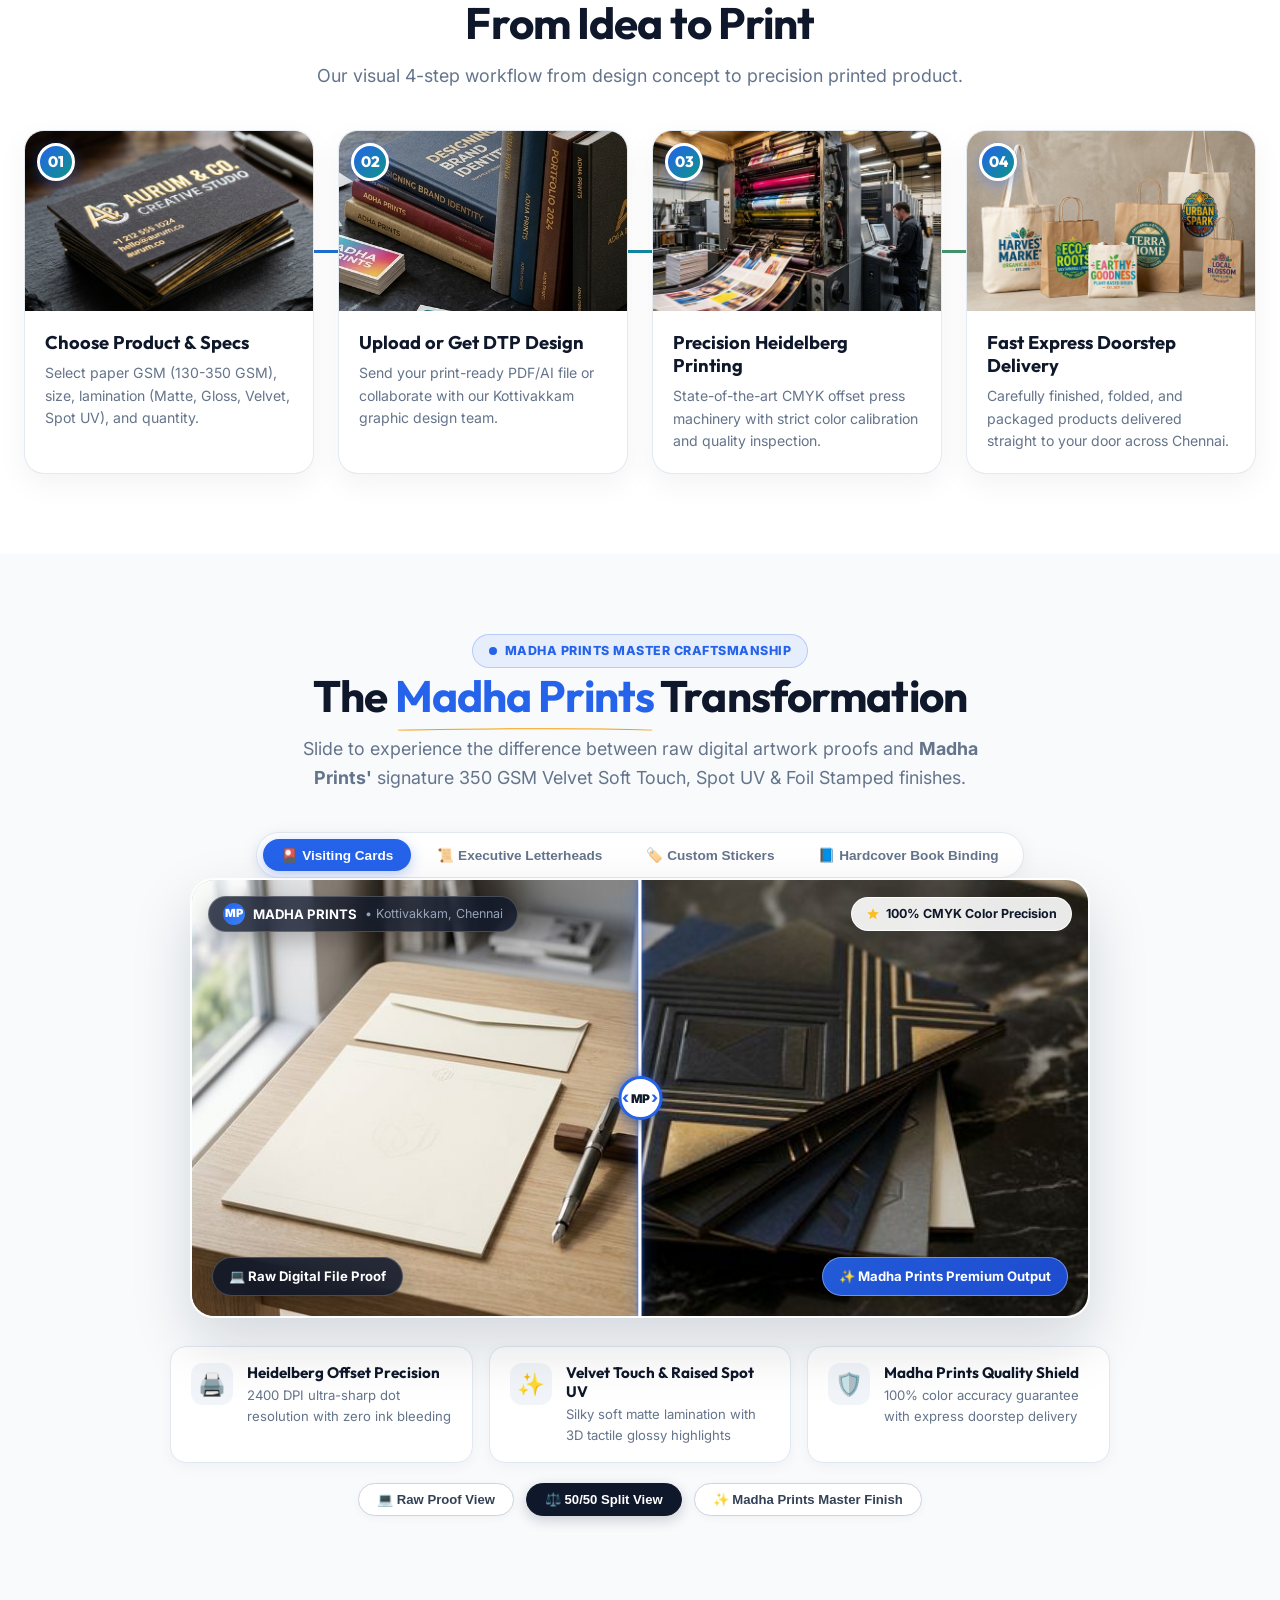
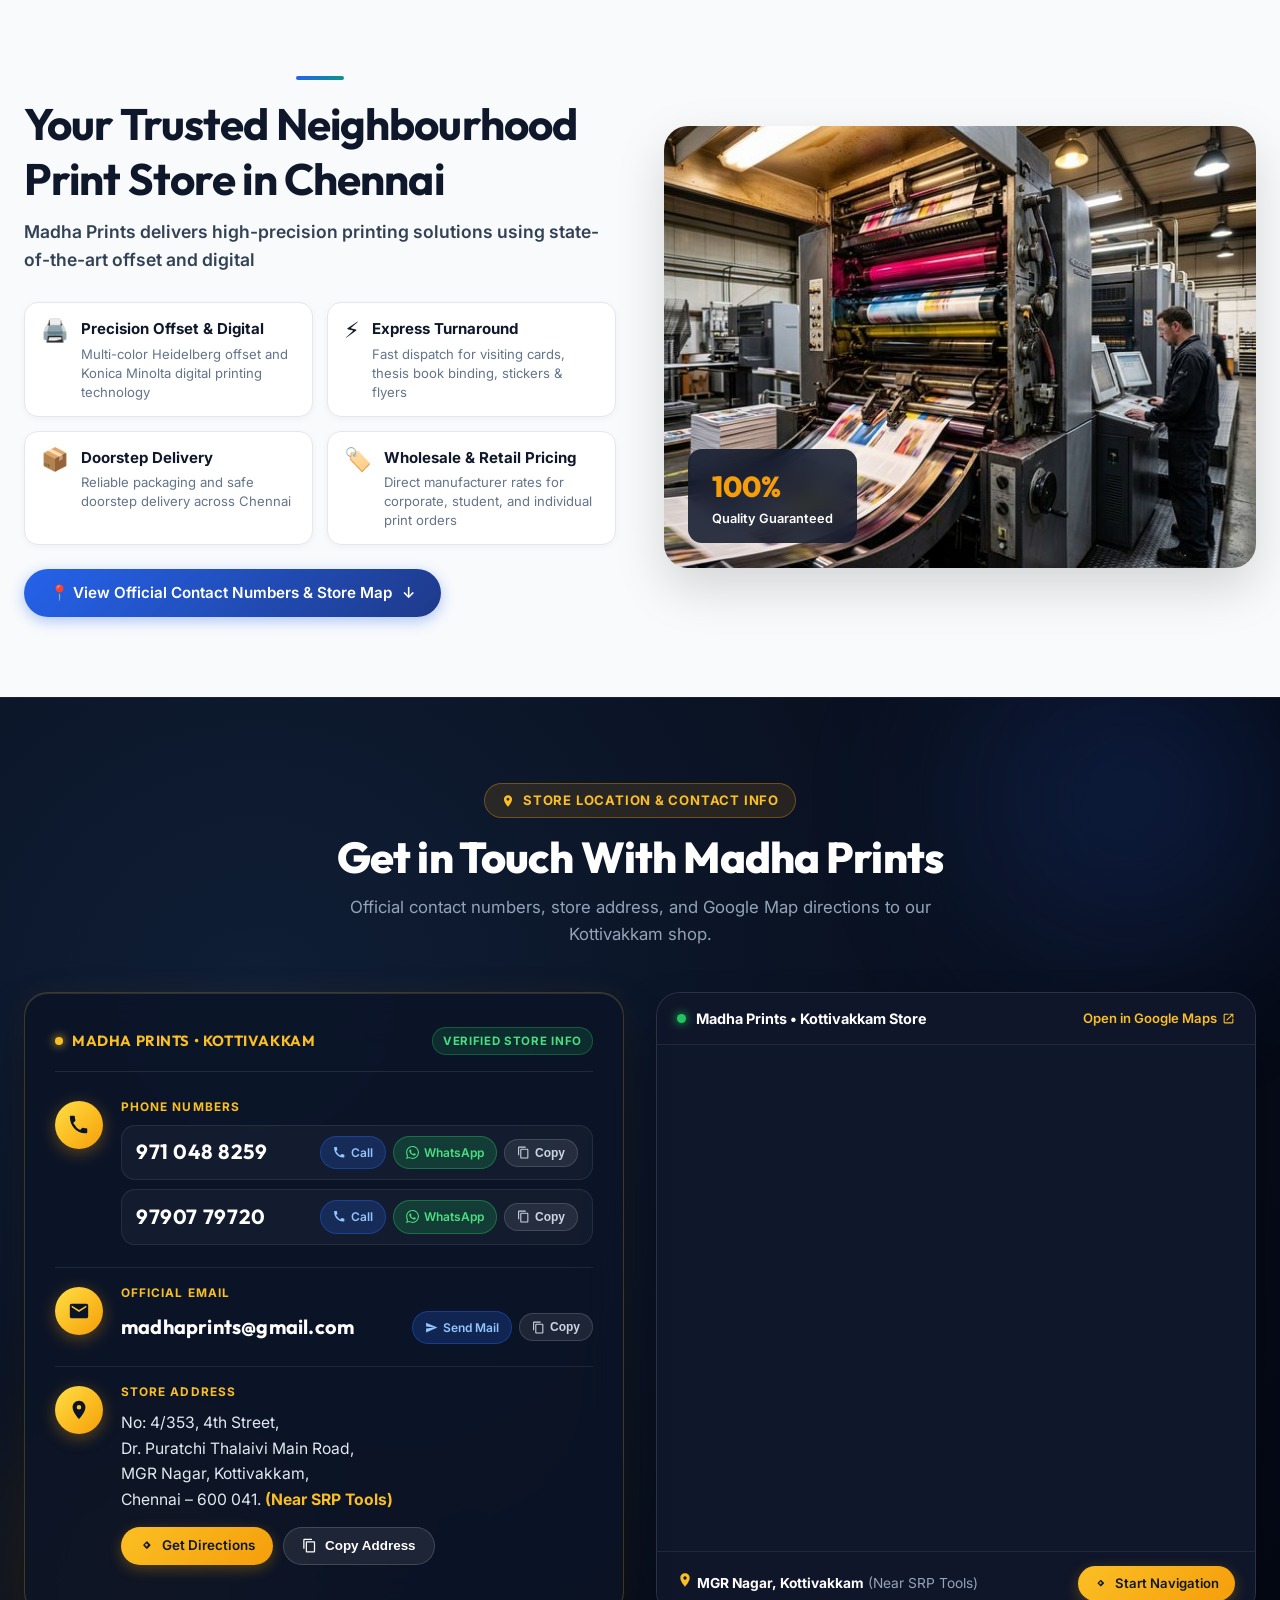
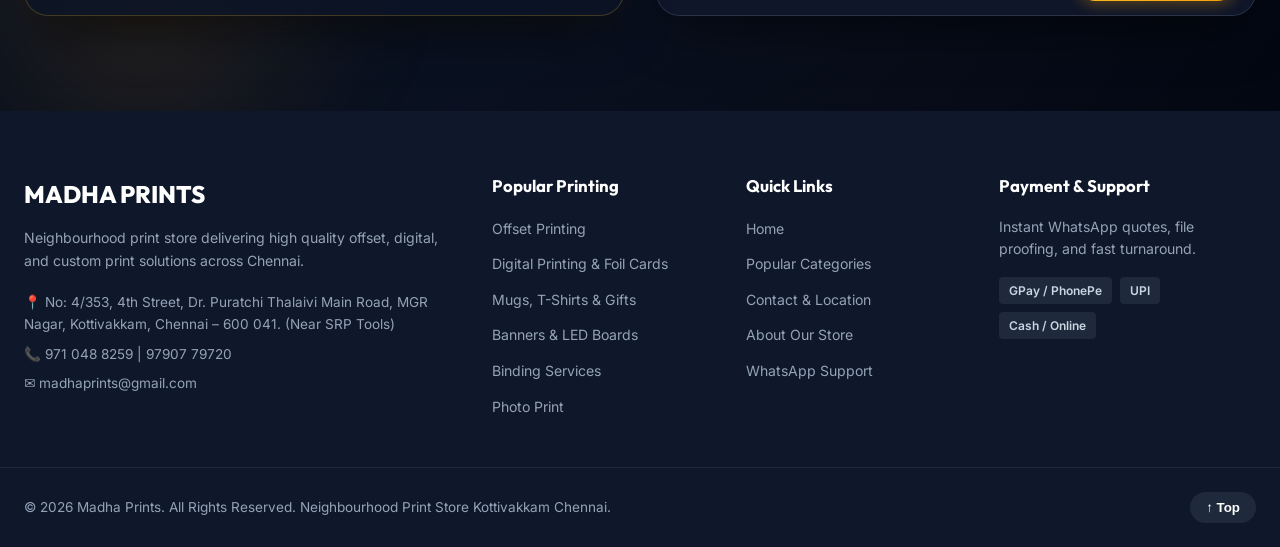
==== commit b8c46b06: "hjhj" ====
--- a/index.html
+++ b/index.html
@@ -147,13 +147,16 @@
       <nav class="sub-nav">
         <div class="container sub-nav-inner">
           <ul class="nav-menu">
-            <li class="nav-item"><a href="#cards" class="nav-link">Cards & Stationery</a></li>
-            <li class="nav-item"><a href="#marketing" class="nav-link">Marketing & Flyers</a></li>
-            <li class="nav-item"><a href="#stickers" class="nav-link">Stickers & Labels</a></li>
-            <li class="nav-item"><a href="#signage" class="nav-link">Signage & Apparel</a></li>
-            <li class="nav-item"><a href="#binding" class="nav-link">ID & Thesis Binding</a></li>
-            <li class="nav-item"><a href="#about" class="nav-link">About Store</a></li>
-            <li class="nav-item"><a href="#contact" class="nav-link">Contact & Location</a></li>
+            <li class="nav-item"><a href="services.html" class="nav-link" style="color:var(--brand-gold,#fbbf24);font-weight:700;">★ All 9 Services</a></li>
+            <li class="nav-item"><a href="services.html#offset-printing" class="nav-link">Offset Printing</a></li>
+            <li class="nav-item"><a href="services.html#screen-printing" class="nav-link">Screen Printing</a></li>
+            <li class="nav-item"><a href="services.html#digital-printing" class="nav-link">Digital Printing</a></li>
+            <li class="nav-item"><a href="services.html#sublimation-printing" class="nav-link">Sublimation Gifts</a></li>
+            <li class="nav-item"><a href="services.html#sticker-cutting" class="nav-link">Sticker Cutting</a></li>
+            <li class="nav-item"><a href="services.html#photo-print" class="nav-link">Photo Print</a></li>
+            <li class="nav-item"><a href="services.html#banner-signage" class="nav-link">Banners & LED</a></li>
+            <li class="nav-item"><a href="services.html#binding" class="nav-link">Binding</a></li>
+            <li class="nav-item"><a href="#contact" class="nav-link">Contact</a></li>
           </ul>
         </div>
       </nav>
@@ -161,12 +164,17 @@
 
     <!-- Mobile Menu Drawer -->
     <div class="mobile-menu" id="mobile-menu">
-      <a href="#home">Home</a>
-      <a href="#cards">Cards & Stationery</a>
-      <a href="#marketing">Marketing & Flyers</a>
-      <a href="#stickers">Stickers & Labels</a>
-      <a href="#signage">Signage & Apparel</a>
-      <a href="#binding">ID & Thesis Binding</a>
+      <a href="index.html">Home</a>
+      <a href="services.html" style="color:var(--brand-gold,#fbbf24);font-weight:700;">★ All 9 Services Catalog</a>
+      <a href="services.html#offset-printing">Offset Printing</a>
+      <a href="services.html#screen-printing">Screen Printing</a>
+      <a href="services.html#digital-printing">Digital Printing</a>
+      <a href="services.html#sublimation-printing">Sublimation Gifts</a>
+      <a href="services.html#sticker-cutting">Sticker Digital Cutting (13x19)</a>
+      <a href="services.html#photo-print">Photo Print (6 Colour)</a>
+      <a href="services.html#banner-signage">Banners & LED Boards</a>
+      <a href="services.html#binding">Binding Services</a>
+      <a href="services.html#designing">Designing</a>
       <a href="#about">About Our Store</a>
       <a href="#contact">Contact Us</a>
     </div>
@@ -181,61 +189,61 @@
           <div class="hero-wording-card">
             <span class="hero-wording-tag">✨ PREMIER PRINT & CUSTOM MERCHANDISE STUDIO • KOTTIVAKKAM, CHENNAI</span>
             <h1 class="hero-wording-title">MADHA <span class="highlight">PRINTS</span></h1>
-            <p class="hero-wording-subtitle">Visiting Cards • Custom Mugs • T-Shirts • Caps • Pillows • Tiles • Flyers • Stickers • Book Binding</p>
+            <p class="hero-wording-subtitle">Offset Printing • Screen Printing • Digital & Foil Cards • Sublimation Gifts • 13x19 Sticker Cutting • 6-Colour Photo Print • 3D LED Signage • Binding • Designing</p>
             <div class="hero-wording-btns">
-              <a href="https://wa.me/919790779720?text=Hi%20Madha%20Prints%2C%20I%20want%20to%20place%20an%20order" target="_blank" rel="noopener" class="btn btn-primary">💬 Instant WhatsApp Quote →</a>
-              <a href="#popular" class="btn btn-outline-light">Explore Product Catalog ↓</a>
+              <a href="services.html" class="btn btn-primary">📖 Explore All 9 Services Catalog →</a>
+              <a href="https://wa.me/919790779720?text=Hi%20Madha%20Prints%2C%20I%20want%20to%20place%20an%20order" target="_blank" rel="noopener" class="btn btn-outline-light">💬 WhatsApp Quote</a>
             </div>
           </div>
         </div>
 
         <!-- Interactive Hotspots Overlay -->
         <div class="hero-hotspots-layer" id="hero-hotspots">
-          <!-- Hotspot 1: Visiting Cards -->
+          <!-- Hotspot 1: Visiting Cards & Foil Cards -->
           <div class="hero-hotspot" style="top: 76%; left: 9%;" data-product="Visiting Cards">
             <div class="hotspot-beacon">
               <div class="hotspot-wave"></div>
               <div class="hotspot-wave"></div>
               <div class="hotspot-core"></div>
             </div>
-            <div class="hotspot-pill">💳 Visiting Cards</div>
+            <div class="hotspot-pill">💳 Visiting & Foil Cards</div>
             <div class="hotspot-popover">
               <span class="popover-badge">Bestseller</span>
-              <h4 class="popover-title">Velvet & Spot UV Cards</h4>
-              <p class="popover-desc">350 GSM Art Board with Velvet Soft Touch, Spot UV, & Gold Foil Stamping.</p>
-              <a href="https://wa.me/919790779720?text=Hi%20Madha%20Prints%2C%20I%20want%20to%20order%20Visiting%20Cards" class="popover-cta" target="_blank">Instant Quote →</a>
-            </div>
-          </div>
-
-          <!-- Hotspot 2: Letterheads & Envelopes -->
-          <div class="hero-hotspot" style="top: 56%; left: 22%;" data-product="Letterheads">
+              <h4 class="popover-title">Gold & Silver Foil Cards</h4>
+              <p class="popover-desc">350 GSM Art Board with Velvet Soft Touch, Raised Spot UV, & Gold / Silver Foil.</p>
+              <a href="services.html#digital-printing" class="popover-cta">View Digital Printing →</a>
+            </div>
+          </div>
+
+          <!-- Hotspot 2: Bill Books, Vouchers & Letterhead -->
+          <div class="hero-hotspot" style="top: 56%; left: 22%;" data-product="Bill Books">
             <div class="hotspot-beacon">
               <div class="hotspot-wave"></div>
               <div class="hotspot-wave"></div>
               <div class="hotspot-core"></div>
             </div>
-            <div class="hotspot-pill">✉️ Letterheads & Envelopes</div>
+            <div class="hotspot-pill">📜 Bill Books & Vouchers</div>
             <div class="hotspot-popover">
-              <span class="popover-badge">Corporate</span>
-              <h4 class="popover-title">Executive Stationery</h4>
-              <p class="popover-desc">100 GSM sunshine paper letterheads with matching branded envelopes.</p>
-              <a href="https://wa.me/919790779720?text=Hi%20Madha%20Prints%2C%20I%20want%20Letterheads%20and%20Envelopes" class="popover-cta" target="_blank">Instant Quote →</a>
-            </div>
-          </div>
-
-          <!-- Hotspot 3: Flyers & Leaflets -->
-          <div class="hero-hotspot" style="top: 86%; left: 30%;" data-product="Flyers">
+              <span class="popover-badge">Offset Printing</span>
+              <h4 class="popover-title">Tax Invoices & Bill Books</h4>
+              <p class="popover-desc">GST invoices, receipt books, delivery challans & letter pads on sunshine stock.</p>
+              <a href="services.html#offset-printing" class="popover-cta">View Offset Print →</a>
+            </div>
+          </div>
+
+          <!-- Hotspot 3: Screen Printed Carry Bags -->
+          <div class="hero-hotspot" style="top: 86%; left: 30%;" data-product="Bag Printing">
             <div class="hotspot-beacon">
               <div class="hotspot-wave"></div>
               <div class="hotspot-wave"></div>
               <div class="hotspot-core"></div>
             </div>
-            <div class="hotspot-pill">📄 Marketing Flyers</div>
+            <div class="hotspot-pill">🛍️ Bag Printing</div>
             <div class="hotspot-popover">
-              <span class="popover-badge">Fast Dispatch</span>
-              <h4 class="popover-title">Promotional Flyers & Leaflets</h4>
-              <p class="popover-desc">130 - 170 GSM Sunshine Paper with razor-sharp CMYK Heidelberg print.</p>
-              <a href="https://wa.me/919790779720?text=Hi%20Madha%20Prints%2C%20I%20want%20to%20order%20Flyers" class="popover-cta" target="_blank">Instant Quote →</a>
+              <span class="popover-badge">Screen Printing</span>
+              <h4 class="popover-title">Screen Printed Carry Bags</h4>
+              <p class="popover-desc">Custom tote bags, shopping bags & eco-friendly cloth carry bags with bold ink prints.</p>
+              <a href="services.html#screen-printing" class="popover-cta">View Screen Printing →</a>
             </div>
           </div>
 
@@ -246,12 +254,12 @@
               <div class="hotspot-wave"></div>
               <div class="hotspot-core"></div>
             </div>
-            <div class="hotspot-pill">☕ Photo Mugs</div>
+            <div class="hotspot-pill">☕ Personalized Mugs</div>
             <div class="hotspot-popover">
               <span class="popover-badge">Personalized</span>
               <h4 class="popover-title">Ceramic Photo Mugs</h4>
               <p class="popover-desc">Sublimation high-gloss ceramic coffee mugs and corporate branded drinkware.</p>
-              <a href="https://wa.me/919790779720?text=Hi%20Madha%20Prints%2C%20I%20want%20Custom%20Mugs" class="popover-cta" target="_blank">Instant Quote →</a>
+              <a href="services.html#sublimation-printing" class="popover-cta">View Sublimation →</a>
             </div>
           </div>
 
@@ -265,105 +273,105 @@
             <div class="hotspot-pill">👕 Custom T-Shirts</div>
             <div class="hotspot-popover">
               <span class="popover-badge">Trending</span>
-              <h4 class="popover-title">Custom Printed T-Shirts</h4>
-              <p class="popover-desc">100% cotton premium tees with vibrant DTF & screen printing.</p>
-              <a href="https://wa.me/919790779720?text=Hi%20Madha%20Prints%2C%20I%20want%20Custom%20T-Shirts" class="popover-cta" target="_blank">Instant Quote →</a>
-            </div>
-          </div>
-
-          <!-- Hotspot 6: Custom Caps -->
-          <div class="hero-hotspot" style="top: 64%; left: 58%;" data-product="Custom Caps">
+              <h4 class="popover-title">T-Shirt (Sublimation / DTF)</h4>
+              <p class="popover-desc">100% cotton and dry-fit t-shirts with vibrant DTF & sublimation team printing.</p>
+              <a href="services.html#sublimation-printing" class="popover-cta">View T-Shirts →</a>
+            </div>
+          </div>
+
+          <!-- Hotspot 6: Sticker Digital Cutting -->
+          <div class="hero-hotspot" style="top: 64%; left: 58%;" data-product="Sticker Cutting">
             <div class="hotspot-beacon">
               <div class="hotspot-wave"></div>
               <div class="hotspot-wave"></div>
               <div class="hotspot-core"></div>
             </div>
-            <div class="hotspot-pill">🧢 Custom Caps</div>
+            <div class="hotspot-pill">✂️ Sticker Cutting (13x19)</div>
             <div class="hotspot-popover">
-              <span class="popover-badge">Popular</span>
-              <h4 class="popover-title">Embroidered Event Caps</h4>
-              <p class="popover-desc">Structured baseball caps & promotional headwear with precision stitching.</p>
-              <a href="https://wa.me/919790779720?text=Hi%20Madha%20Prints%2C%20I%20want%20Custom%20Caps" class="popover-cta" target="_blank">Instant Quote →</a>
-            </div>
-          </div>
-
-          <!-- Hotspot 7: Pillow Cover Printing -->
-          <div class="hero-hotspot" style="top: 48%; left: 72%;" data-product="Pillow Cover">
+              <span class="popover-badge">Plotter 13×19</span>
+              <h4 class="popover-title">Sticker Digital Die-Cutting</h4>
+              <p class="popover-desc">Precision computerized die-cutting on 13×19 sticker sheets in any custom shape.</p>
+              <a href="services.html#sticker-cutting" class="popover-cta">View Sticker Cutting →</a>
+            </div>
+          </div>
+
+          <!-- Hotspot 7: Flags & Keychains -->
+          <div class="hero-hotspot" style="top: 48%; left: 72%;" data-product="Flags & Keychains">
             <div class="hotspot-beacon">
               <div class="hotspot-wave"></div>
               <div class="hotspot-wave"></div>
               <div class="hotspot-core"></div>
             </div>
-            <div class="hotspot-pill">🛋️ Pillow Cover Printing</div>
+            <div class="hotspot-pill">🚩 Flags & Keychains</div>
             <div class="hotspot-popover">
-              <span class="popover-badge">Gift Favorite</span>
-              <h4 class="popover-title">Photo Cushions & Pillows</h4>
-              <p class="popover-desc">Personalized decorative photo cushions and velvet throw pillow covers.</p>
-              <a href="https://wa.me/919790779720?text=Hi%20Madha%20Prints%2C%20I%20want%20Pillow%20Cover%20Printing" class="popover-cta" target="_blank">Instant Quote →</a>
-            </div>
-          </div>
-
-          <!-- Hotspot 8: Ceramic Photo Tiles -->
-          <div class="hero-hotspot" style="top: 68%; left: 70%;" data-product="Tiles Printing">
+              <span class="popover-badge">Sublimation Gifts</span>
+              <h4 class="popover-title">Corporate Flags & Keychains</h4>
+              <p class="popover-desc">Desk flags with chrome base and custom dual-sided printed metal & acrylic keychains.</p>
+              <a href="services.html#sublimation-printing" class="popover-cta">View Gifts →</a>
+            </div>
+          </div>
+
+          <!-- Hotspot 8: 6-Colour Photo Print & Frames -->
+          <div class="hero-hotspot" style="top: 68%; left: 70%;" data-product="Photo Print">
             <div class="hotspot-beacon">
               <div class="hotspot-wave"></div>
               <div class="hotspot-wave"></div>
               <div class="hotspot-core"></div>
             </div>
-            <div class="hotspot-pill">🖼️ Tiles Printing</div>
+            <div class="hotspot-pill">📸 6-Colour Photo Prints</div>
             <div class="hotspot-popover">
-              <span class="popover-badge">Art Keepsake</span>
-              <h4 class="popover-title">Ceramic Photo Tiles</h4>
-              <p class="popover-desc">High-gloss ceramic photo tiles for commemorative wall and tabletop displays.</p>
-              <a href="https://wa.me/919790779720?text=Hi%20Madha%20Prints%2C%20I%20want%20Tiles%20Printing" class="popover-cta" target="_blank">Instant Quote →</a>
-            </div>
-          </div>
-
-          <!-- Hotspot 9: Custom Stickers -->
-          <div class="hero-hotspot" style="top: 88%; left: 68%;" data-product="Custom Stickers">
+              <span class="popover-badge">6-Colour Studio</span>
+              <h4 class="popover-title">Passports & Photo Frames</h4>
+              <p class="popover-desc">Studio-grade passport size photos and premium wooden/acrylic frames in all sizes.</p>
+              <a href="services.html#photo-print" class="popover-cta">View Photo Prints →</a>
+            </div>
+          </div>
+
+          <!-- Hotspot 9: Metallic & Clear Stickers -->
+          <div class="hero-hotspot" style="top: 88%; left: 68%;" data-product="Sticker Sheets">
             <div class="hotspot-beacon">
               <div class="hotspot-wave"></div>
               <div class="hotspot-wave"></div>
               <div class="hotspot-core"></div>
             </div>
-            <div class="hotspot-pill">🏷️ Custom Stickers</div>
+            <div class="hotspot-pill">🏷️ Gold & Silver Stickers</div>
             <div class="hotspot-popover">
-              <span class="popover-badge">Waterproof</span>
-              <h4 class="popover-title">Die-Cut Vinyl Stickers</h4>
-              <p class="popover-desc">Waterproof, scratch-resistant vinyl product labels and precision die-cuts.</p>
-              <a href="https://wa.me/919790779720?text=Hi%20Madha%20Prints%2C%20I%20want%20Custom%20Stickers" class="popover-cta" target="_blank">Instant Quote →</a>
-            </div>
-          </div>
-
-          <!-- Hotspot 10: PVC ID Cards & Lanyards -->
+              <span class="popover-badge">Waterproof Sheets</span>
+              <h4 class="popover-title">Gold, Silver & Clear Stickers</h4>
+              <p class="popover-desc">Premium metallic chrome, gold foil, and transparent waterproof vinyl sticker sheets.</p>
+              <a href="services.html#digital-printing" class="popover-cta">View Sticker Sheets →</a>
+            </div>
+          </div>
+
+          <!-- Hotspot 10: PVC Cards & Lanyards -->
           <div class="hero-hotspot" style="top: 88%; left: 84%;" data-product="ID Cards">
             <div class="hotspot-beacon">
               <div class="hotspot-wave"></div>
               <div class="hotspot-wave"></div>
               <div class="hotspot-core"></div>
             </div>
-            <div class="hotspot-pill">🪪 PVC ID Cards</div>
+            <div class="hotspot-pill">🪪 PVC Cards & Lanyards</div>
             <div class="hotspot-popover">
-              <span class="popover-badge">Corporate</span>
-              <h4 class="popover-title">Employee Badges & Lanyards</h4>
-              <p class="popover-desc">Durable thermal PVC employee ID cards and custom sublimated satin lanyards.</p>
-              <a href="https://wa.me/919790779720?text=Hi%20Madha%20Prints%2C%20I%20need%20PVC%20ID%20Cards" class="popover-cta" target="_blank">Instant Quote →</a>
-            </div>
-          </div>
-
-          <!-- Hotspot 11: Booklets & Thesis Binding -->
-          <div class="hero-hotspot" style="top: 66%; left: 89%;" data-product="Thesis Binding">
+              <span class="popover-badge">Smart Plastic</span>
+              <h4 class="popover-title">PVC Cards, 400 GSM & Ropes</h4>
+              <p class="popover-desc">Gloss PVC cards, 400 GSM heavy-duty badges & custom printed satin lanyard ropes.</p>
+              <a href="services.html#digital-printing" class="popover-cta">View PVC Cards →</a>
+            </div>
+          </div>
+
+          <!-- Hotspot 11: Binding Services -->
+          <div class="hero-hotspot" style="top: 66%; left: 89%;" data-product="Binding">
             <div class="hotspot-beacon">
               <div class="hotspot-wave"></div>
               <div class="hotspot-wave"></div>
               <div class="hotspot-core"></div>
             </div>
-            <div class="hotspot-pill">📘 Thesis Book Binding</div>
+            <div class="hotspot-pill">📘 Project & Hard Binding</div>
             <div class="hotspot-popover">
-              <span class="popover-badge">Institutional</span>
-              <h4 class="popover-title">Hardcover & Golden Foil</h4>
-              <p class="popover-desc">Premium thesis binding with embossed golden foil text, wiro & spiral binding.</p>
-              <a href="https://wa.me/919790779720?text=Hi%20Madha%20Prints%2C%20I%20need%20Thesis%20Book%20Binding" class="popover-cta" target="_blank">Instant Quote →</a>
+              <span class="popover-badge">4 Binding Types</span>
+              <h4 class="popover-title">Spiral, Soft, Hard & Project</h4>
+              <p class="popover-desc">Hardcover book binding with gold embossed spine, spiral wiro, and university thesis reports.</p>
+              <a href="services.html#binding" class="popover-cta">View Binding Services →</a>
             </div>
           </div>
         </div>
@@ -464,43 +472,43 @@
     <section class="promo-banners-section section-padding">
       <div class="container">
         <div class="banners-grid">
-          <div class="banner-card banner-large" data-tilt style="background-image: linear-gradient(135deg, rgba(15, 23, 42, 0.88), rgba(30, 58, 138, 0.75)), url('business-cards.jpg');">
+          <div class="banner-card banner-large" data-tilt style="background-image: linear-gradient(135deg, rgba(15, 23, 42, 0.88), rgba(30, 58, 138, 0.75)), url('foil-visiting-cards.jpg');">
             <div class="card-specular-glow"></div>
             <div class="banner-content">
               <span class="banner-tag">BESTSELLER COLLECTION</span>
-              <h3 class="banner-title">Visiting Cards & Business Stationery</h3>
-              <p class="banner-desc">Art, Matte, Mirror, Ivory, Metallic, Spot UV, Foil Stamped & Velvet Soft Touch Cards.</p>
-              <a href="#cards" class="btn btn-primary banner-btn">Explore Collection →</a>
-            </div>
-          </div>
-
-          <div class="banner-card banner-tall" data-tilt style="background-image: linear-gradient(135deg, rgba(15, 23, 42, 0.88), rgba(88, 28, 135, 0.75)), url('stickers.jpg');">
+              <h3 class="banner-title">Gold & Silver Foil Visiting Cards</h3>
+              <p class="banner-desc">Ultra-luxury metallic gold and silver hot foil stamped business cards with embossed relief on premium matte dark cardstock.</p>
+              <a href="services.html#digital-printing" class="btn btn-primary banner-btn">Explore Foil Cards →</a>
+            </div>
+          </div>
+
+          <div class="banner-card banner-tall" data-tilt style="background-image: linear-gradient(135deg, rgba(15, 23, 42, 0.88), rgba(88, 28, 135, 0.75)), url('bill-books.jpg');">
             <div class="card-specular-glow"></div>
             <div class="banner-content">
-              <span class="banner-tag">WATERPROOF & DIE-CUT</span>
-              <h3 class="banner-title">Custom Stickers & Product Labels</h3>
-              <p class="banner-desc">Art paper, Glossy, Matte, Synthetic, Transparent & Metallic Foil Stickers.</p>
-              <a href="#stickers" class="btn btn-outline-light banner-btn">View Stickers →</a>
-            </div>
-          </div>
-
-          <div class="banner-card banner-wide" data-tilt style="background-image: linear-gradient(135deg, rgba(15, 23, 42, 0.88), rgba(6, 78, 59, 0.75)), url('flyers.jpg');">
+              <span class="banner-tag">COMMERCIAL OFFSET</span>
+              <h3 class="banner-title">Bill Books, Receipts & Vouchers</h3>
+              <p class="banner-desc">GST tax invoices, delivery challans, cash receipts, and duplicate bill books with clean carbonless copies.</p>
+              <a href="services.html#offset-printing" class="btn btn-outline-light banner-btn">View Offset Print →</a>
+            </div>
+          </div>
+
+          <div class="banner-card banner-wide" data-tilt style="background-image: linear-gradient(135deg, rgba(15, 23, 42, 0.88), rgba(6, 78, 59, 0.75)), url('led-boards.jpg');">
             <div class="card-specular-glow"></div>
             <div class="banner-content">
-              <span class="banner-tag">MARKETING & SIGNAGE</span>
-              <h3 class="banner-title">Banners, Flyers & Corporate ID</h3>
-              <p class="banner-desc">High resolution flex banners, standees, brochures, satin lanyards & marketing leaflets.</p>
-              <a href="#marketing" class="btn btn-outline-light banner-btn">Order Banners →</a>
-            </div>
-          </div>
-
-          <div class="banner-card banner-wide" data-tilt style="background-image: linear-gradient(135deg, rgba(15, 23, 42, 0.88), rgba(217, 119, 6, 0.78)), url('custom-merchandise-showcase.jpg');">
+              <span class="banner-tag">SIGNAGE & BOARDS</span>
+              <h3 class="banner-title">3D LED Boards, Backlight & Banners</h3>
+              <p class="banner-desc">Bright 3D acrylic LED channel letters, illuminated glow signboards, roll-up standees & UV printing.</p>
+              <a href="services.html#banner-signage" class="btn btn-outline-light banner-btn">Explore Signage →</a>
+            </div>
+          </div>
+
+          <div class="banner-card banner-wide" data-tilt style="background-image: linear-gradient(135deg, rgba(15, 23, 42, 0.88), rgba(217, 119, 6, 0.78)), url('mug-printing.jpg');">
             <div class="card-specular-glow"></div>
             <div class="banner-content">
-              <span class="banner-tag" style="background: #fbbf24; color: #0b1329; font-weight: 700;">● CUSTOM GIFTS & SUBLIMATION</span>
-              <h3 class="banner-title">Mugs, T-Shirts, Caps, Pillows & Tiles</h3>
-              <p class="banner-desc">Ceramic photo mugs, custom event tees, embroidered caps, photo cushions & ceramic wall tiles.</p>
-              <a href="#cards" class="btn btn-outline-light banner-btn">Explore Custom Gifts →</a>
+              <span class="banner-tag" style="background: #fbbf24; color: #0b1329; font-weight: 700;">● PERSONALIZED GIFTS</span>
+              <h3 class="banner-title">Sublimation Mugs, T-Shirts, Flags & Keychains</h3>
+              <p class="banner-desc">Custom photo ceramic mugs, event DTF printed t-shirts, metal keychains, desk flags & photo cushions.</p>
+              <a href="services.html#sublimation-printing" class="btn btn-outline-light banner-btn">Explore Gifts →</a>
             </div>
           </div>
         </div>
@@ -625,12 +633,15 @@
         <div class="filter-segmented-container reveal">
           <div class="segmented-pill-wrapper">
             <button class="filter-btn active" data-filter="all">All Printing</button>
-            <button class="filter-btn" data-filter="gifts">🎁 Mugs, Tees & Gifts</button>
+            <button class="filter-btn" data-filter="offset">🖨️ Offset Printing</button>
+            <button class="filter-btn" data-filter="screen">🎨 Screen Printing</button>
+            <button class="filter-btn" data-filter="digital">⚡ Digital Printing</button>
+            <button class="filter-btn" data-filter="sublimation">🎁 Sublimation Gifts</button>
+            <button class="filter-btn" data-filter="photo">📸 Photo Prints</button>
+            <button class="filter-btn" data-filter="signage">🪧 Banners & LED</button>
+            <button class="filter-btn" data-filter="binding">📚 Binding</button>
+            <button class="filter-btn" data-filter="designing">✨ Designing</button>
             <button class="filter-btn" data-filter="bestseller">⭐ Bestsellers</button>
-            <button class="filter-btn" data-filter="corporate">🏢 Business Stationery</button>
-            <button class="filter-btn" data-filter="marketing">📣 Marketing & Flyers</button>
-            <button class="filter-btn" data-filter="events">🎉 Events & Cards</button>
-            <button class="filter-btn" data-filter="custom">✂️ Binding & Special</button>
           </div>
         </div>
 
@@ -639,126 +650,102 @@
           <div class="featured-marquee-track">
             <div class="featured-slider" id="featured-slider">
               <div class="featured-card">
-                <div class="featured-card-img"><img src="business-cards.jpg" alt="Business Cards (Visiting Cards)" loading="lazy" decoding="async" width="600" height="400" /><span class="featured-badge">⭐ Bestseller</span></div>
-                <div class="featured-card-content"><h4>Business Cards (Visiting Cards)</h4><p>Art, Matte, Velvet Soft Touch, Gold Foil Stamping, Spot UV & Metallic cards.</p><button class="btn btn-outline-dark quick-quote-trigger" data-title="Business Cards (Visiting Cards)" style="padding:6px 14px;font-size:0.8rem;width:100%;">Enquire Now →</button></div>
-              </div>
-              <div class="featured-card">
-                <div class="featured-card-img"><img src="letterheads.jpg" alt="Letterheads & Envelopes" loading="lazy" decoding="async" width="600" height="400" /><span class="featured-badge">Corporate</span></div>
-                <div class="featured-card-content"><h4>Letterheads & Envelopes</h4><p>Executive letterheads & branded envelopes on 100 GSM sunshine paper stock.</p><button class="btn btn-outline-dark quick-quote-trigger" data-title="Letterheads & Envelopes" style="padding:6px 14px;font-size:0.8rem;width:100%;">Enquire Now →</button></div>
-              </div>
-              <div class="featured-card">
-                <div class="featured-card-img"><img src="brochures.jpg" alt="Brochures & Catalogs" loading="lazy" decoding="async" width="600" height="400" /><span class="featured-badge">🔥 Popular</span></div>
-                <div class="featured-card-content"><h4>Brochures & Catalogs</h4><p>Bi-fold, tri-fold & multi-page brochures with vibrant CMYK color fidelity.</p><button class="btn btn-outline-dark quick-quote-trigger" data-title="Brochures & Catalogs" style="padding:6px 14px;font-size:0.8rem;width:100%;">Enquire Now →</button></div>
-              </div>
-              <div class="featured-card">
-                <div class="featured-card-img"><img src="flyers.jpg" alt="Flyers & Pamphlets" loading="lazy" decoding="async" width="600" height="400" /><span class="featured-badge">⚡ 24h Express</span></div>
-                <div class="featured-card-content"><h4>Flyers & Pamphlets</h4><p>Promotional flyers, leaflets & handbills for corporate events & marketing.</p><button class="btn btn-outline-dark quick-quote-trigger" data-title="Flyers & Pamphlets" style="padding:6px 14px;font-size:0.8rem;width:100%;">Enquire Now →</button></div>
-              </div>
-              <div class="featured-card">
-                <div class="featured-card-img"><img src="invitations.jpg" alt="Invitations & Greeting Cards" loading="lazy" decoding="async" width="600" height="400" /><span class="featured-badge">Specialty</span></div>
-                <div class="featured-card-content"><h4>Invitations & Greeting Cards</h4><p>Wedding cards, event invitations & greeting cards with foil embossing.</p><button class="btn btn-outline-dark quick-quote-trigger" data-title="Invitations & Greeting Cards" style="padding:6px 14px;font-size:0.8rem;width:100%;">Enquire Now →</button></div>
-              </div>
-              <div class="featured-card">
-                <div class="featured-card-img"><img src="stickers.jpg" alt="Custom Stickers & Labels" loading="lazy" decoding="async" width="600" height="400" /><span class="featured-badge">Waterproof</span></div>
-                <div class="featured-card-content"><h4>Custom Stickers & Labels</h4><p>Art paper, Glossy, Synthetic, Waterproof Vinyl & Die-Cut product labels.</p><button class="btn btn-outline-dark quick-quote-trigger" data-title="Custom Stickers & Labels" style="padding:6px 14px;font-size:0.8rem;width:100%;">Enquire Now →</button></div>
-              </div>
-              <div class="featured-card">
-                <div class="featured-card-img"><img src="id-cards.jpg" alt="ID Cards & Lanyards" loading="lazy" decoding="async" width="600" height="400" /><span class="featured-badge">High Security</span></div>
-                <div class="featured-card-content"><h4>ID Cards & Lanyards</h4><p>PVC employee ID cards, student badges & custom printed satin lanyards.</p><button class="btn btn-outline-dark quick-quote-trigger" data-title="ID Cards & Lanyards" style="padding:6px 14px;font-size:0.8rem;width:100%;">Enquire Now →</button></div>
-              </div>
-              <div class="featured-card">
-                <div class="featured-card-img"><img src="offset-printing.jpg" alt="Offset Printing" loading="lazy" decoding="async" width="600" height="400" /><span class="featured-badge">Bulk Master</span></div>
-                <div class="featured-card-content"><h4>Offset Printing</h4><p>High-volume commercial offset printing for bulk brochures, flyers, books & publications.</p><button class="btn btn-outline-dark quick-quote-trigger" data-title="Offset Printing" style="padding:6px 14px;font-size:0.8rem;width:100%;">Enquire Now →</button></div>
-              </div>
-              <div class="featured-card">
-                <div class="featured-card-img"><img src="flex-printing.jpg" alt="Flex Banners & Signage" loading="lazy" decoding="async" width="600" height="400" /><span class="featured-badge">Large Format</span></div>
-                <div class="featured-card-content"><h4>Flex Banners & Signage</h4><p>Frontlit & backlit star flex, roll-up standees, foam board & promotional banners.</p><button class="btn btn-outline-dark quick-quote-trigger" data-title="Flex Banners & Signage" style="padding:6px 14px;font-size:0.8rem;width:100%;">Enquire Now →</button></div>
-              </div>
-              <div class="featured-card">
-                <div class="featured-card-img"><img src="binding.jpg" alt="Book & Thesis Binding" loading="lazy" decoding="async" width="600" height="400" /><span class="featured-badge">Professional</span></div>
-                <div class="featured-card-content"><h4>Book & Thesis Binding</h4><p>Spiral, wire-o, softcover & hardcover thesis book binding with golden foil text.</p><button class="btn btn-outline-dark quick-quote-trigger" data-title="Book & Thesis Binding" style="padding:6px 14px;font-size:0.8rem;width:100%;">Enquire Now →</button></div>
-              </div>
-              <div class="featured-card">
-                <div class="featured-card-img"><img src="mug-printing.jpg" alt="Custom Mug Printing" loading="lazy" decoding="async" width="600" height="400" /><span class="featured-badge">🔥 Personalized</span></div>
-                <div class="featured-card-content"><h4>Custom Mug Printing</h4><p>Ceramic photo mugs, magic color-change mugs & corporate logo branded coffee mugs.</p><button class="btn btn-outline-dark quick-quote-trigger" data-title="Custom Mug Printing" style="padding:6px 14px;font-size:0.8rem;width:100%;">Enquire Now →</button></div>
-              </div>
-              <div class="featured-card">
-                <div class="featured-card-img"><img src="tshirt-printing.jpg" alt="Custom T-Shirt Printing" loading="lazy" decoding="async" width="600" height="400" /><span class="featured-badge">Trending</span></div>
-                <div class="featured-card-content"><h4>Custom T-Shirt Printing</h4><p>Premium cotton round-neck, polo t-shirts & event uniforms with vibrant DTF & screen print.</p><button class="btn btn-outline-dark quick-quote-trigger" data-title="Custom T-Shirt Printing" style="padding:6px 14px;font-size:0.8rem;width:100%;">Enquire Now →</button></div>
-              </div>
-              <div class="featured-card">
-                <div class="featured-card-img"><img src="cap-printing.jpg" alt="Custom Cap Printing" loading="lazy" decoding="async" width="600" height="400" /><span class="featured-badge">Popular</span></div>
-                <div class="featured-card-content"><h4>Custom Cap Printing</h4><p>Branded baseball caps, trucker hats & promotional event caps with embroidery & print.</p><button class="btn btn-outline-dark quick-quote-trigger" data-title="Custom Cap Printing" style="padding:6px 14px;font-size:0.8rem;width:100%;">Enquire Now →</button></div>
-              </div>
-              <div class="featured-card">
-                <div class="featured-card-img"><img src="pillow-cover.jpg" alt="Pillow Cover & Cushion Printing" loading="lazy" decoding="async" width="600" height="400" /><span class="featured-badge">Gift Choice</span></div>
-                <div class="featured-card-content"><h4>Pillow Cover & Cushion Printing</h4><p>Personalized photo cushions, decorative velvet throw pillows & satin pillow cover printing.</p><button class="btn btn-outline-dark quick-quote-trigger" data-title="Pillow Cover & Cushion Printing" style="padding:6px 14px;font-size:0.8rem;width:100%;">Enquire Now →</button></div>
-              </div>
-              <div class="featured-card">
-                <div class="featured-card-img"><img src="tiles-printing.jpg" alt="Ceramic Tiles Photo Printing" loading="lazy" decoding="async" width="600" height="400" /><span class="featured-badge">Art Keepsake</span></div>
-                <div class="featured-card-content"><h4>Ceramic Tiles Photo Printing</h4><p>High-gloss ceramic photo tiles, family portraits & commemorative wall/tabletop tiles.</p><button class="btn btn-outline-dark quick-quote-trigger" data-title="Ceramic Tiles Photo Printing" style="padding:6px 14px;font-size:0.8rem;width:100%;">Enquire Now →</button></div>
+                <div class="featured-card-img"><img src="business-cards.jpg" alt="Visiting Cards" decoding="async" width="600" height="400" /><span class="featured-badge">⭐ Bestseller</span></div>
+                <div class="featured-card-content"><h4>Visiting Cards</h4><p>Premium 350+ GSM business cards, velvet soft touch, and spot UV.</p><button class="btn btn-outline-dark quick-quote-trigger" data-title="Visiting Cards" style="padding:6px 14px;font-size:0.8rem;width:100%;">Enquire Now →</button></div>
+              </div>
+              <div class="featured-card">
+                <div class="featured-card-img"><img src="foil-visiting-cards.jpg" alt="Gold & Silver Foil Visiting Cards" decoding="async" width="600" height="400" /><span class="featured-badge">✨ Luxury Foil</span></div>
+                <div class="featured-card-content"><h4>Gold & Silver Foil Visiting Cards</h4><p>Ultra-luxury metallic gold & silver foil stamping on matte dark cardstock.</p><button class="btn btn-outline-dark quick-quote-trigger" data-title="Gold & Silver Foil Visiting Cards" style="padding:6px 14px;font-size:0.8rem;width:100%;">Enquire Now →</button></div>
+              </div>
+              <div class="featured-card">
+                <div class="featured-card-img"><img src="bill-books.jpg" alt="All Bill Books & Receipts" decoding="async" width="600" height="400" /><span class="featured-badge">⭐ Essential</span></div>
+                <div class="featured-card-content"><h4>All Bill Books & Vouchers</h4><p>GST tax invoices, delivery challans, receipt books & cash vouchers.</p><button class="btn btn-outline-dark quick-quote-trigger" data-title="All Bill Books" style="padding:6px 14px;font-size:0.8rem;width:100%;">Enquire Now →</button></div>
+              </div>
+              <div class="featured-card">
+                <div class="featured-card-img"><img src="printed-bags.jpg" alt="Screen Bag Printing" decoding="async" width="600" height="400" /><span class="featured-badge">🎨 Screen Print</span></div>
+                <div class="featured-card-content"><h4>Bag Printing</h4><p>Screen-printed shopping bags, tote bags & eco-friendly carry bags.</p><button class="btn btn-outline-dark quick-quote-trigger" data-title="Bag Printing" style="padding:6px 14px;font-size:0.8rem;width:100%;">Enquire Now →</button></div>
+              </div>
+              <div class="featured-card">
+                <div class="featured-card-img"><img src="mug-printing.jpg" alt="(Personalised) Mug" decoding="async" width="600" height="400" /><span class="featured-badge">🔥 Personalized</span></div>
+                <div class="featured-card-content"><h4>(Personalised) Mug</h4><p>Ceramic photo mugs, magic color-reveal mugs & corporate branded drinkware.</p><button class="btn btn-outline-dark quick-quote-trigger" data-title="(Personalised) Mug" style="padding:6px 14px;font-size:0.8rem;width:100%;">Enquire Now →</button></div>
+              </div>
+              <div class="featured-card">
+                <div class="featured-card-img"><img src="tshirt-printing.jpg" alt="T.Shirt Sublimation & DTF" decoding="async" width="600" height="400" /><span class="featured-badge">👕 Trending</span></div>
+                <div class="featured-card-content"><h4>T.Shirt (Sublimation / DTF)</h4><p>Round-neck and polo event t-shirts with vibrant washable prints.</p><button class="btn btn-outline-dark quick-quote-trigger" data-title="T.Shirt (Sublimation / DTF Printing)" style="padding:6px 14px;font-size:0.8rem;width:100%;">Enquire Now →</button></div>
+              </div>
+              <div class="featured-card">
+                <div class="featured-card-img"><img src="sticker-cutting.jpg" alt="Sticker Digital Cutting 13x19" decoding="async" width="600" height="400" /><span class="featured-badge">✂️ Plotter 13×19</span></div>
+                <div class="featured-card-content"><h4>Sticker Digital Cutting (13x19)</h4><p>Precision computerized die-cut shapes on 13×19 sticker sheets.</p><button class="btn btn-outline-dark quick-quote-trigger" data-title="Sticker Digital Cutting (Customized 13x19)" style="padding:6px 14px;font-size:0.8rem;width:100%;">Enquire Now →</button></div>
+              </div>
+              <div class="featured-card">
+                <div class="featured-card-img"><img src="passport-photos.jpg" alt="Pass Port Size Photo" decoding="async" width="600" height="400" /><span class="featured-badge">📸 6 Colour Studio</span></div>
+                <div class="featured-card-content"><h4>Pass Port Size Photo</h4><p>Express biometric passport and visa photos with 6-colour studio grade print.</p><button class="btn btn-outline-dark quick-quote-trigger" data-title="Pass Port Size Photo" style="padding:6px 14px;font-size:0.8rem;width:100%;">Enquire Now →</button></div>
+              </div>
+              <div class="featured-card">
+                <div class="featured-card-img"><img src="photo-frames.jpg" alt="Photo Frame All Size" decoding="async" width="600" height="400" /><span class="featured-badge">🖼️ All Sizes</span></div>
+                <div class="featured-card-content"><h4>Photo Frame – All Size</h4><p>Elegant wooden and acrylic photo frames in all standard and custom dimensions.</p><button class="btn btn-outline-dark quick-quote-trigger" data-title="Photo Frame – All Size" style="padding:6px 14px;font-size:0.8rem;width:100%;">Enquire Now →</button></div>
+              </div>
+              <div class="featured-card">
+                <div class="featured-card-img"><img src="led-boards.jpg" alt="LED Boards" decoding="async" width="600" height="400" /><span class="featured-badge">💡 3D Acrylic</span></div>
+                <div class="featured-card-content"><h4>LED Boards & Backlight</h4><p>3D acrylic illuminated letters, glow signboards & shop fascia signage.</p><button class="btn btn-outline-dark quick-quote-trigger" data-title="LED Boards" style="padding:6px 14px;font-size:0.8rem;width:100%;">Enquire Now →</button></div>
+              </div>
+              <div class="featured-card">
+                <div class="featured-card-img"><img src="hard-binding.jpg" alt="Hard & Project Binding" decoding="async" width="600" height="400" /><span class="featured-badge">📗 Gold Embossed</span></div>
+                <div class="featured-card-content"><h4>Hard & Project Binding</h4><p>Hardcover thesis binding with gold embossed spine and college project viva binding.</p><button class="btn btn-outline-dark quick-quote-trigger" data-title="Hard Binding" style="padding:6px 14px;font-size:0.8rem;width:100%;">Enquire Now →</button></div>
+              </div>
+              <div class="featured-card">
+                <div class="featured-card-img"><img src="graphic-design.jpg" alt="Designing Studio" decoding="async" width="600" height="400" /><span class="featured-badge">🎨 Creative Studio</span></div>
+                <div class="featured-card-content"><h4>Designing Studio</h4><p>Creative graphic designing for logos, cards, banners, invitations & packaging.</p><button class="btn btn-outline-dark quick-quote-trigger" data-title="Designing" style="padding:6px 14px;font-size:0.8rem;width:100%;">Enquire Now →</button></div>
               </div>
             </div>
             <div class="featured-slider" id="featured-slider-dup" aria-hidden="true">
               <div class="featured-card">
-                <div class="featured-card-img"><img src="business-cards.jpg" alt="Business Cards (Visiting Cards)" loading="lazy" decoding="async" width="600" height="400" /><span class="featured-badge">⭐ Bestseller</span></div>
-                <div class="featured-card-content"><h4>Business Cards (Visiting Cards)</h4><p>Art, Matte, Velvet Soft Touch, Gold Foil Stamping, Spot UV & Metallic cards.</p><button class="btn btn-outline-dark quick-quote-trigger" data-title="Business Cards (Visiting Cards)" style="padding:6px 14px;font-size:0.8rem;width:100%;">Enquire Now →</button></div>
-              </div>
-              <div class="featured-card">
-                <div class="featured-card-img"><img src="letterheads.jpg" alt="Letterheads & Envelopes" loading="lazy" decoding="async" width="600" height="400" /><span class="featured-badge">Corporate</span></div>
-                <div class="featured-card-content"><h4>Letterheads & Envelopes</h4><p>Executive letterheads & branded envelopes on 100 GSM sunshine paper stock.</p><button class="btn btn-outline-dark quick-quote-trigger" data-title="Letterheads & Envelopes" style="padding:6px 14px;font-size:0.8rem;width:100%;">Enquire Now →</button></div>
-              </div>
-              <div class="featured-card">
-                <div class="featured-card-img"><img src="brochures.jpg" alt="Brochures & Catalogs" loading="lazy" decoding="async" width="600" height="400" /><span class="featured-badge">🔥 Popular</span></div>
-                <div class="featured-card-content"><h4>Brochures & Catalogs</h4><p>Bi-fold, tri-fold & multi-page brochures with vibrant CMYK color fidelity.</p><button class="btn btn-outline-dark quick-quote-trigger" data-title="Brochures & Catalogs" style="padding:6px 14px;font-size:0.8rem;width:100%;">Enquire Now →</button></div>
-              </div>
-              <div class="featured-card">
-                <div class="featured-card-img"><img src="flyers.jpg" alt="Flyers & Pamphlets" loading="lazy" decoding="async" width="600" height="400" /><span class="featured-badge">⚡ 24h Express</span></div>
-                <div class="featured-card-content"><h4>Flyers & Pamphlets</h4><p>Promotional flyers, leaflets & handbills for corporate events & marketing.</p><button class="btn btn-outline-dark quick-quote-trigger" data-title="Flyers & Pamphlets" style="padding:6px 14px;font-size:0.8rem;width:100%;">Enquire Now →</button></div>
-              </div>
-              <div class="featured-card">
-                <div class="featured-card-img"><img src="invitations.jpg" alt="Invitations & Greeting Cards" loading="lazy" decoding="async" width="600" height="400" /><span class="featured-badge">Specialty</span></div>
-                <div class="featured-card-content"><h4>Invitations & Greeting Cards</h4><p>Wedding cards, event invitations & greeting cards with foil embossing.</p><button class="btn btn-outline-dark quick-quote-trigger" data-title="Invitations & Greeting Cards" style="padding:6px 14px;font-size:0.8rem;width:100%;">Enquire Now →</button></div>
-              </div>
-              <div class="featured-card">
-                <div class="featured-card-img"><img src="stickers.jpg" alt="Custom Stickers & Labels" loading="lazy" decoding="async" width="600" height="400" /><span class="featured-badge">Waterproof</span></div>
-                <div class="featured-card-content"><h4>Custom Stickers & Labels</h4><p>Art paper, Glossy, Synthetic, Waterproof Vinyl & Die-Cut product labels.</p><button class="btn btn-outline-dark quick-quote-trigger" data-title="Custom Stickers & Labels" style="padding:6px 14px;font-size:0.8rem;width:100%;">Enquire Now →</button></div>
-              </div>
-              <div class="featured-card">
-                <div class="featured-card-img"><img src="id-cards.jpg" alt="ID Cards & Lanyards" loading="lazy" decoding="async" width="600" height="400" /><span class="featured-badge">High Security</span></div>
-                <div class="featured-card-content"><h4>ID Cards & Lanyards</h4><p>PVC employee ID cards, student badges & custom printed satin lanyards.</p><button class="btn btn-outline-dark quick-quote-trigger" data-title="ID Cards & Lanyards" style="padding:6px 14px;font-size:0.8rem;width:100%;">Enquire Now →</button></div>
-              </div>
-              <div class="featured-card">
-                <div class="featured-card-img"><img src="offset-printing.jpg" alt="Offset Printing" loading="lazy" decoding="async" width="600" height="400" /><span class="featured-badge">Bulk Master</span></div>
-                <div class="featured-card-content"><h4>Offset Printing</h4><p>High-volume commercial offset printing for bulk brochures, flyers, books & publications.</p><button class="btn btn-outline-dark quick-quote-trigger" data-title="Offset Printing" style="padding:6px 14px;font-size:0.8rem;width:100%;">Enquire Now →</button></div>
-              </div>
-              <div class="featured-card">
-                <div class="featured-card-img"><img src="flex-printing.jpg" alt="Flex Banners & Signage" loading="lazy" decoding="async" width="600" height="400" /><span class="featured-badge">Large Format</span></div>
-                <div class="featured-card-content"><h4>Flex Banners & Signage</h4><p>Frontlit & backlit star flex, roll-up standees, foam board & promotional banners.</p><button class="btn btn-outline-dark quick-quote-trigger" data-title="Flex Banners & Signage" style="padding:6px 14px;font-size:0.8rem;width:100%;">Enquire Now →</button></div>
-              </div>
-              <div class="featured-card">
-                <div class="featured-card-img"><img src="binding.jpg" alt="Book & Thesis Binding" loading="lazy" decoding="async" width="600" height="400" /><span class="featured-badge">Professional</span></div>
-                <div class="featured-card-content"><h4>Book & Thesis Binding</h4><p>Spiral, wire-o, softcover & hardcover thesis book binding with golden foil text.</p><button class="btn btn-outline-dark quick-quote-trigger" data-title="Book & Thesis Binding" style="padding:6px 14px;font-size:0.8rem;width:100%;">Enquire Now →</button></div>
-              </div>
-              <div class="featured-card">
-                <div class="featured-card-img"><img src="mug-printing.jpg" alt="Custom Mug Printing" loading="lazy" decoding="async" width="600" height="400" /><span class="featured-badge">🔥 Personalized</span></div>
-                <div class="featured-card-content"><h4>Custom Mug Printing</h4><p>Ceramic photo mugs, magic color-change mugs & corporate logo branded coffee mugs.</p><button class="btn btn-outline-dark quick-quote-trigger" data-title="Custom Mug Printing" style="padding:6px 14px;font-size:0.8rem;width:100%;">Enquire Now →</button></div>
-              </div>
-              <div class="featured-card">
-                <div class="featured-card-img"><img src="tshirt-printing.jpg" alt="Custom T-Shirt Printing" loading="lazy" decoding="async" width="600" height="400" /><span class="featured-badge">Trending</span></div>
-                <div class="featured-card-content"><h4>Custom T-Shirt Printing</h4><p>Premium cotton round-neck, polo t-shirts & event uniforms with vibrant DTF & screen print.</p><button class="btn btn-outline-dark quick-quote-trigger" data-title="Custom T-Shirt Printing" style="padding:6px 14px;font-size:0.8rem;width:100%;">Enquire Now →</button></div>
-              </div>
-              <div class="featured-card">
-                <div class="featured-card-img"><img src="cap-printing.jpg" alt="Custom Cap Printing" loading="lazy" decoding="async" width="600" height="400" /><span class="featured-badge">Popular</span></div>
-                <div class="featured-card-content"><h4>Custom Cap Printing</h4><p>Branded baseball caps, trucker hats & promotional event caps with embroidery & print.</p><button class="btn btn-outline-dark quick-quote-trigger" data-title="Custom Cap Printing" style="padding:6px 14px;font-size:0.8rem;width:100%;">Enquire Now →</button></div>
-              </div>
-              <div class="featured-card">
-                <div class="featured-card-img"><img src="pillow-cover.jpg" alt="Pillow Cover & Cushion Printing" loading="lazy" decoding="async" width="600" height="400" /><span class="featured-badge">Gift Choice</span></div>
-                <div class="featured-card-content"><h4>Pillow Cover & Cushion Printing</h4><p>Personalized photo cushions, decorative velvet throw pillows & satin pillow cover printing.</p><button class="btn btn-outline-dark quick-quote-trigger" data-title="Pillow Cover & Cushion Printing" style="padding:6px 14px;font-size:0.8rem;width:100%;">Enquire Now →</button></div>
-              </div>
-              <div class="featured-card">
-                <div class="featured-card-img"><img src="tiles-printing.jpg" alt="Ceramic Tiles Photo Printing" loading="lazy" decoding="async" width="600" height="400" /><span class="featured-badge">Art Keepsake</span></div>
-                <div class="featured-card-content"><h4>Ceramic Tiles Photo Printing</h4><p>High-gloss ceramic photo tiles, family portraits & commemorative wall/tabletop tiles.</p><button class="btn btn-outline-dark quick-quote-trigger" data-title="Ceramic Tiles Photo Printing" style="padding:6px 14px;font-size:0.8rem;width:100%;">Enquire Now →</button></div>
+                <div class="featured-card-img"><img src="business-cards.jpg" alt="Visiting Cards" decoding="async" width="600" height="400" /><span class="featured-badge">⭐ Bestseller</span></div>
+                <div class="featured-card-content"><h4>Visiting Cards</h4><p>Premium 350+ GSM business cards, velvet soft touch, and spot UV.</p><button class="btn btn-outline-dark quick-quote-trigger" data-title="Visiting Cards" style="padding:6px 14px;font-size:0.8rem;width:100%;">Enquire Now →</button></div>
+              </div>
+              <div class="featured-card">
+                <div class="featured-card-img"><img src="foil-visiting-cards.jpg" alt="Gold & Silver Foil Visiting Cards" decoding="async" width="600" height="400" /><span class="featured-badge">✨ Luxury Foil</span></div>
+                <div class="featured-card-content"><h4>Gold & Silver Foil Visiting Cards</h4><p>Ultra-luxury metallic gold & silver foil stamping on matte dark cardstock.</p><button class="btn btn-outline-dark quick-quote-trigger" data-title="Gold & Silver Foil Visiting Cards" style="padding:6px 14px;font-size:0.8rem;width:100%;">Enquire Now →</button></div>
+              </div>
+              <div class="featured-card">
+                <div class="featured-card-img"><img src="bill-books.jpg" alt="All Bill Books & Receipts" decoding="async" width="600" height="400" /><span class="featured-badge">⭐ Essential</span></div>
+                <div class="featured-card-content"><h4>All Bill Books & Vouchers</h4><p>GST tax invoices, delivery challans, receipt books & cash vouchers.</p><button class="btn btn-outline-dark quick-quote-trigger" data-title="All Bill Books" style="padding:6px 14px;font-size:0.8rem;width:100%;">Enquire Now →</button></div>
+              </div>
+              <div class="featured-card">
+                <div class="featured-card-img"><img src="printed-bags.jpg" alt="Screen Bag Printing" decoding="async" width="600" height="400" /><span class="featured-badge">🎨 Screen Print</span></div>
+                <div class="featured-card-content"><h4>Bag Printing</h4><p>Screen-printed shopping bags, tote bags & eco-friendly carry bags.</p><button class="btn btn-outline-dark quick-quote-trigger" data-title="Bag Printing" style="padding:6px 14px;font-size:0.8rem;width:100%;">Enquire Now →</button></div>
+              </div>
+              <div class="featured-card">
+                <div class="featured-card-img"><img src="mug-printing.jpg" alt="(Personalised) Mug" decoding="async" width="600" height="400" /><span class="featured-badge">🔥 Personalized</span></div>
+                <div class="featured-card-content"><h4>(Personalised) Mug</h4><p>Ceramic photo mugs, magic color-reveal mugs & corporate branded drinkware.</p><button class="btn btn-outline-dark quick-quote-trigger" data-title="(Personalised) Mug" style="padding:6px 14px;font-size:0.8rem;width:100%;">Enquire Now →</button></div>
+              </div>
+              <div class="featured-card">
+                <div class="featured-card-img"><img src="tshirt-printing.jpg" alt="T.Shirt Sublimation & DTF" decoding="async" width="600" height="400" /><span class="featured-badge">👕 Trending</span></div>
+                <div class="featured-card-content"><h4>T.Shirt (Sublimation / DTF)</h4><p>Round-neck and polo event t-shirts with vibrant washable prints.</p><button class="btn btn-outline-dark quick-quote-trigger" data-title="T.Shirt (Sublimation / DTF Printing)" style="padding:6px 14px;font-size:0.8rem;width:100%;">Enquire Now →</button></div>
+              </div>
+              <div class="featured-card">
+                <div class="featured-card-img"><img src="sticker-cutting.jpg" alt="Sticker Digital Cutting 13x19" decoding="async" width="600" height="400" /><span class="featured-badge">✂️ Plotter 13×19</span></div>
+                <div class="featured-card-content"><h4>Sticker Digital Cutting (13x19)</h4><p>Precision computerized die-cut shapes on 13×19 sticker sheets.</p><button class="btn btn-outline-dark quick-quote-trigger" data-title="Sticker Digital Cutting (Customized 13x19)" style="padding:6px 14px;font-size:0.8rem;width:100%;">Enquire Now →</button></div>
+              </div>
+              <div class="featured-card">
+                <div class="featured-card-img"><img src="passport-photos.jpg" alt="Pass Port Size Photo" decoding="async" width="600" height="400" /><span class="featured-badge">📸 6 Colour Studio</span></div>
+                <div class="featured-card-content"><h4>Pass Port Size Photo</h4><p>Express biometric passport and visa photos with 6-colour studio grade print.</p><button class="btn btn-outline-dark quick-quote-trigger" data-title="Pass Port Size Photo" style="padding:6px 14px;font-size:0.8rem;width:100%;">Enquire Now →</button></div>
+              </div>
+              <div class="featured-card">
+                <div class="featured-card-img"><img src="photo-frames.jpg" alt="Photo Frame All Size" decoding="async" width="600" height="400" /><span class="featured-badge">🖼️ All Sizes</span></div>
+                <div class="featured-card-content"><h4>Photo Frame – All Size</h4><p>Elegant wooden and acrylic photo frames in all standard and custom dimensions.</p><button class="btn btn-outline-dark quick-quote-trigger" data-title="Photo Frame – All Size" style="padding:6px 14px;font-size:0.8rem;width:100%;">Enquire Now →</button></div>
+              </div>
+              <div class="featured-card">
+                <div class="featured-card-img"><img src="led-boards.jpg" alt="LED Boards" decoding="async" width="600" height="400" /><span class="featured-badge">💡 3D Acrylic</span></div>
+                <div class="featured-card-content"><h4>LED Boards & Backlight</h4><p>3D acrylic illuminated letters, glow signboards & shop fascia signage.</p><button class="btn btn-outline-dark quick-quote-trigger" data-title="LED Boards" style="padding:6px 14px;font-size:0.8rem;width:100%;">Enquire Now →</button></div>
+              </div>
+              <div class="featured-card">
+                <div class="featured-card-img"><img src="hard-binding.jpg" alt="Hard & Project Binding" decoding="async" width="600" height="400" /><span class="featured-badge">📗 Gold Embossed</span></div>
+                <div class="featured-card-content"><h4>Hard & Project Binding</h4><p>Hardcover thesis binding with gold embossed spine and college project viva binding.</p><button class="btn btn-outline-dark quick-quote-trigger" data-title="Hard Binding" style="padding:6px 14px;font-size:0.8rem;width:100%;">Enquire Now →</button></div>
+              </div>
+              <div class="featured-card">
+                <div class="featured-card-img"><img src="graphic-design.jpg" alt="Designing Studio" decoding="async" width="600" height="400" /><span class="featured-badge">🎨 Creative Studio</span></div>
+                <div class="featured-card-content"><h4>Designing Studio</h4><p>Creative graphic designing for logos, cards, banners, invitations & packaging.</p><button class="btn btn-outline-dark quick-quote-trigger" data-title="Designing" style="padding:6px 14px;font-size:0.8rem;width:100%;">Enquire Now →</button></div>
               </div>
             </div>
           </div>
@@ -775,229 +762,320 @@
           <p class="section-subtitle">Explore our full catalog of premium print options tailored for business & everyday needs.</p>
         </div>
         <div class="products-grid stagger-children" id="products-grid">
-          <div class="product-card visible" data-tilt data-id="business-cards">
-            <div class="card-specular-glow"></div>
-            <div class="product-card-image">
-              <img src="business-cards.jpg" alt="Business Cards (Visiting Cards)" loading="lazy" decoding="async" width="600" height="400" />
+          <!-- Offset Printing -->
+          <div class="product-card visible" data-id="offset-letterpad">
+            <div class="card-specular-glow"></div>
+            <div class="product-card-image">
+              <img src="letterheads.jpg" alt="Letter Pad" decoding="async" width="600" height="400" />
+              <span class="product-tag">🖨️ Offset</span>
+              <div class="card-shine"></div>
+            </div>
+            <div class="product-card-body">
+              <h3 class="product-card-title">Letter Pad</h3>
+              <p class="product-card-desc">Professional corporate letter pads and executive stationery on premium paper stocks.</p>
+              <button class="btn btn-outline-dark quick-quote-trigger" data-title="Letter Pad">💬 Get Instant Quote</button>
+            </div>
+          </div>
+
+          <div class="product-card visible" data-id="offset-brooches">
+            <div class="card-specular-glow"></div>
+            <div class="product-card-image">
+              <img src="brooches-pins.jpg" alt="Brooches & Lapel Pins" decoding="async" width="600" height="400" />
+              <span class="product-tag">🖨️ Offset / Metal</span>
+              <div class="card-shine"></div>
+            </div>
+            <div class="product-card-body">
+              <h3 class="product-card-title">Brooches & Lapel Pins</h3>
+              <p class="product-card-desc">Custom printed metal lapel pins, event brooches, and badge buttons with vibrant offset colors.</p>
+              <button class="btn btn-outline-dark quick-quote-trigger" data-title="Brooches & Lapel Pins">💬 Get Instant Quote</button>
+            </div>
+          </div>
+
+          <div class="product-card visible" data-id="offset-vouchers">
+            <div class="card-specular-glow"></div>
+            <div class="product-card-image">
+              <img src="bill-books.jpg" alt="Vouchers & Receipts" decoding="async" width="600" height="400" />
+              <span class="product-tag">🖨️ Offset / Perforated</span>
+              <div class="card-shine"></div>
+            </div>
+            <div class="product-card-body">
+              <h3 class="product-card-title">Vouchers & Receipts</h3>
+              <p class="product-card-desc">Custom corporate gift vouchers, payment vouchers, and discount coupon books with serial numbering.</p>
+              <button class="btn btn-outline-dark quick-quote-trigger" data-title="Vouchers & Receipts">💬 Get Instant Quote</button>
+            </div>
+          </div>
+
+          <div class="product-card visible" data-id="offset-billbooks">
+            <div class="card-specular-glow"></div>
+            <div class="product-card-image">
+              <img src="bill-books.jpg" alt="All Bill Books" decoding="async" width="600" height="400" />
+              <span class="product-tag">⭐ Essential</span>
+              <div class="card-shine"></div>
+            </div>
+            <div class="product-card-body">
+              <h3 class="product-card-title">All Bill Books</h3>
+              <p class="product-card-desc">GST tax invoices, delivery challans, estimate books, and day books with carbonless copies.</p>
+              <button class="btn btn-outline-dark quick-quote-trigger" data-title="All Bill Books">💬 Get Instant Quote</button>
+            </div>
+          </div>
+
+          <div class="product-card visible" data-id="offset-envelopes">
+            <div class="card-specular-glow"></div>
+            <div class="product-card-image">
+              <img src="envelopes.jpg" alt="Envelop Cover Printing" decoding="async" width="600" height="400" />
+              <span class="product-tag">🖨️ Stationery</span>
+              <div class="card-shine"></div>
+            </div>
+            <div class="product-card-body">
+              <h3 class="product-card-title">Envelop Cover Printing</h3>
+              <p class="product-card-desc">Standard and custom-sized business envelope printing with window and peel-and-seal gumming.</p>
+              <button class="btn btn-outline-dark quick-quote-trigger" data-title="Envelop Cover Printing">💬 Get Instant Quote</button>
+            </div>
+          </div>
+
+          <div class="product-card visible" data-id="offset-invitations">
+            <div class="card-specular-glow"></div>
+            <div class="product-card-image">
+              <img src="invitations.jpg" alt="All Invitations" decoding="async" width="600" height="400" />
+              <span class="product-tag">👑 Luxury</span>
+              <div class="card-shine"></div>
+            </div>
+            <div class="product-card-body">
+              <h3 class="product-card-title">All Invitations</h3>
+              <p class="product-card-desc">Wedding invitations, corporate celebration invites, and ceremony cards with offset detailing.</p>
+              <button class="btn btn-outline-dark quick-quote-trigger" data-title="All Invitations">💬 Get Instant Quote</button>
+            </div>
+          </div>
+
+          <!-- Screen Printing -->
+          <div class="product-card visible" data-id="screen-bags">
+            <div class="card-specular-glow"></div>
+            <div class="product-card-image">
+              <img src="printed-bags.jpg" alt="Bag Printing" decoding="async" width="600" height="400" />
+              <span class="product-tag">🎨 Screen Print</span>
+              <div class="card-shine"></div>
+            </div>
+            <div class="product-card-body">
+              <h3 class="product-card-title">Bag Printing</h3>
+              <p class="product-card-desc">Custom screen-printed carry bags, tote bags, and shopping bags with bold, long-lasting prints.</p>
+              <button class="btn btn-outline-dark quick-quote-trigger" data-title="Bag Printing">💬 Get Instant Quote</button>
+            </div>
+          </div>
+
+          <!-- Digital Printing -->
+          <div class="product-card visible" data-id="digital-visiting-cards">
+            <div class="card-specular-glow"></div>
+            <div class="product-card-image">
+              <img src="business-cards.jpg" alt="Visiting Cards" decoding="async" width="600" height="400" />
               <span class="product-tag">⭐ Bestseller</span>
               <div class="card-shine"></div>
             </div>
             <div class="product-card-body">
-              <h3 class="product-card-title">Business Cards (Visiting Cards)</h3>
-              <p class="product-card-desc">Art, Matte, Velvet Soft Touch, Gold Foil Stamping, Spot UV & Metallic cards.</p>
-              <button class="btn btn-outline-dark quick-quote-trigger" data-title="Business Cards (Visiting Cards)" style="margin-top:auto;">
-                💬 Get Instant Quote
-              </button>
-            </div>
-          </div>
-          <div class="product-card visible" data-tilt data-id="letterheads">
-            <div class="card-specular-glow"></div>
-            <div class="product-card-image">
-              <img src="letterheads.jpg" alt="Letterheads & Envelopes" loading="lazy" decoding="async" width="600" height="400" />
-              <span class="product-tag">Corporate</span>
-              <div class="card-shine"></div>
-            </div>
-            <div class="product-card-body">
-              <h3 class="product-card-title">Letterheads & Envelopes</h3>
-              <p class="product-card-desc">Executive letterheads & branded envelopes on 100 GSM sunshine paper stock.</p>
-              <button class="btn btn-outline-dark quick-quote-trigger" data-title="Letterheads & Envelopes" style="margin-top:auto;">
-                💬 Get Instant Quote
-              </button>
-            </div>
-          </div>
-          <div class="product-card visible" data-tilt data-id="brochures">
-            <div class="card-specular-glow"></div>
-            <div class="product-card-image">
-              <img src="brochures.jpg" alt="Brochures & Catalogs" loading="lazy" decoding="async" width="600" height="400" />
-              <span class="product-tag">🔥 Popular</span>
-              <div class="card-shine"></div>
-            </div>
-            <div class="product-card-body">
-              <h3 class="product-card-title">Brochures & Catalogs</h3>
-              <p class="product-card-desc">Bi-fold, tri-fold & multi-page brochures with vibrant CMYK color fidelity.</p>
-              <button class="btn btn-outline-dark quick-quote-trigger" data-title="Brochures & Catalogs" style="margin-top:auto;">
-                💬 Get Instant Quote
-              </button>
-            </div>
-          </div>
-          <div class="product-card visible" data-tilt data-id="flyers">
-            <div class="card-specular-glow"></div>
-            <div class="product-card-image">
-              <img src="flyers.jpg" alt="Flyers & Pamphlets" loading="lazy" decoding="async" width="600" height="400" />
-              <span class="product-tag">⚡ 24h Express</span>
-              <div class="card-shine"></div>
-            </div>
-            <div class="product-card-body">
-              <h3 class="product-card-title">Flyers & Pamphlets</h3>
-              <p class="product-card-desc">Promotional flyers, leaflets & handbills for corporate events & marketing.</p>
-              <button class="btn btn-outline-dark quick-quote-trigger" data-title="Flyers & Pamphlets" style="margin-top:auto;">
-                💬 Get Instant Quote
-              </button>
-            </div>
-          </div>
-          <div class="product-card visible" data-tilt data-id="invitations">
-            <div class="card-specular-glow"></div>
-            <div class="product-card-image">
-              <img src="invitations.jpg" alt="Invitations & Greeting Cards" loading="lazy" decoding="async" width="600" height="400" />
-              <span class="product-tag">Specialty</span>
-              <div class="card-shine"></div>
-            </div>
-            <div class="product-card-body">
-              <h3 class="product-card-title">Invitations & Greeting Cards</h3>
-              <p class="product-card-desc">Wedding cards, event invitations & greeting cards with foil embossing.</p>
-              <button class="btn btn-outline-dark quick-quote-trigger" data-title="Invitations & Greeting Cards" style="margin-top:auto;">
-                💬 Get Instant Quote
-              </button>
-            </div>
-          </div>
-          <div class="product-card visible" data-tilt data-id="stickers">
-            <div class="card-specular-glow"></div>
-            <div class="product-card-image">
-              <img src="stickers.jpg" alt="Custom Stickers & Labels" loading="lazy" decoding="async" width="600" height="400" />
-              <span class="product-tag">Waterproof</span>
-              <div class="card-shine"></div>
-            </div>
-            <div class="product-card-body">
-              <h3 class="product-card-title">Custom Stickers & Labels</h3>
-              <p class="product-card-desc">Art paper, Glossy, Synthetic, Waterproof Vinyl & Die-Cut product labels.</p>
-              <button class="btn btn-outline-dark quick-quote-trigger" data-title="Custom Stickers & Labels" style="margin-top:auto;">
-                💬 Get Instant Quote
-              </button>
-            </div>
-          </div>
-          <div class="product-card visible" data-tilt data-id="id-cards">
-            <div class="card-specular-glow"></div>
-            <div class="product-card-image">
-              <img src="id-cards.jpg" alt="ID Cards & Lanyards" loading="lazy" decoding="async" width="600" height="400" />
-              <span class="product-tag">High Security</span>
-              <div class="card-shine"></div>
-            </div>
-            <div class="product-card-body">
-              <h3 class="product-card-title">ID Cards & Lanyards</h3>
-              <p class="product-card-desc">PVC employee ID cards, student badges & custom printed satin lanyards.</p>
-              <button class="btn btn-outline-dark quick-quote-trigger" data-title="ID Cards & Lanyards" style="margin-top:auto;">
-                💬 Get Instant Quote
-              </button>
-            </div>
-          </div>
-          <div class="product-card visible" data-tilt data-id="offset-printing">
-            <div class="card-specular-glow"></div>
-            <div class="product-card-image">
-              <img src="offset-printing.jpg" alt="Offset Printing" loading="lazy" decoding="async" width="600" height="400" />
-              <span class="product-tag">Bulk Master</span>
-              <div class="card-shine"></div>
-            </div>
-            <div class="product-card-body">
-              <h3 class="product-card-title">Offset Printing</h3>
-              <p class="product-card-desc">High-volume commercial offset printing for bulk brochures, flyers, books & publications.</p>
-              <button class="btn btn-outline-dark quick-quote-trigger" data-title="Offset Printing" style="margin-top:auto;">
-                💬 Get Instant Quote
-              </button>
-            </div>
-          </div>
-          <div class="product-card visible" data-tilt data-id="flex-printing">
-            <div class="card-specular-glow"></div>
-            <div class="product-card-image">
-              <img src="flex-printing.jpg" alt="Flex Banners & Signage" loading="lazy" decoding="async" width="600" height="400" />
-              <span class="product-tag">Large Format</span>
-              <div class="card-shine"></div>
-            </div>
-            <div class="product-card-body">
-              <h3 class="product-card-title">Flex Banners & Signage</h3>
-              <p class="product-card-desc">Frontlit & backlit star flex, roll-up standees, foam board & promotional banners.</p>
-              <button class="btn btn-outline-dark quick-quote-trigger" data-title="Flex Banners & Signage" style="margin-top:auto;">
-                💬 Get Instant Quote
-              </button>
-            </div>
-          </div>
-          <div class="product-card visible" data-tilt data-id="binding">
-            <div class="card-specular-glow"></div>
-            <div class="product-card-image">
-              <img src="binding.jpg" alt="Book & Thesis Binding" loading="lazy" decoding="async" width="600" height="400" />
-              <span class="product-tag">Professional</span>
-              <div class="card-shine"></div>
-            </div>
-            <div class="product-card-body">
-              <h3 class="product-card-title">Book & Thesis Binding</h3>
-              <p class="product-card-desc">Spiral, wire-o, softcover & hardcover thesis book binding with golden foil text.</p>
-              <button class="btn btn-outline-dark quick-quote-trigger" data-title="Book & Thesis Binding" style="margin-top:auto;">
-                💬 Get Instant Quote
-              </button>
-            </div>
-          </div>
-          <div class="product-card visible" data-tilt data-id="mug-printing">
-            <div class="card-specular-glow"></div>
-            <div class="product-card-image">
-              <img src="mug-printing.jpg" alt="Custom Mug Printing" loading="lazy" decoding="async" width="600" height="400" />
+              <h3 class="product-card-title">Visiting Cards</h3>
+              <p class="product-card-desc">Premium business visiting cards on 350+ GSM art card, matte velvet lamination, and spot UV.</p>
+              <button class="btn btn-outline-dark quick-quote-trigger" data-title="Visiting Cards">💬 Get Instant Quote</button>
+            </div>
+          </div>
+
+          <div class="product-card visible" data-id="digital-foil-cards">
+            <div class="card-specular-glow"></div>
+            <div class="product-card-image">
+              <img src="foil-visiting-cards.jpg" alt="Gold & Silver Foil Visiting Cards" decoding="async" width="600" height="400" />
+              <span class="product-tag">✨ Luxury Foil</span>
+              <div class="card-shine"></div>
+            </div>
+            <div class="product-card-body">
+              <h3 class="product-card-title">Gold & Silver Foil Visiting Cards</h3>
+              <p class="product-card-desc">Metallic gold and silver foil stamped business cards with tactile embossed detailing.</p>
+              <button class="btn btn-outline-dark quick-quote-trigger" data-title="Gold & Silver Foil Visiting Cards">💬 Get Instant Quote</button>
+            </div>
+          </div>
+
+          <div class="product-card visible" data-id="digital-pvc-cards">
+            <div class="card-specular-glow"></div>
+            <div class="product-card-image">
+              <img src="pvc-cards.jpg" alt="PVC Cards" decoding="async" width="600" height="400" />
+              <span class="product-tag">💎 Smart Plastic</span>
+              <div class="card-shine"></div>
+            </div>
+            <div class="product-card-body">
+              <h3 class="product-card-title">PVC Cards</h3>
+              <p class="product-card-desc">Heavy-duty PVC plastic cards for privilege clubs, loyalty rewards, gym passes, and RFID cards.</p>
+              <button class="btn btn-outline-dark quick-quote-trigger" data-title="PVC Cards">💬 Get Instant Quote</button>
+            </div>
+          </div>
+
+          <div class="product-card visible" data-id="digital-metallic-stickers">
+            <div class="card-specular-glow"></div>
+            <div class="product-card-image">
+              <img src="metallic-stickers.jpg" alt="Sticker Sheet Printing" decoding="async" width="600" height="400" />
+              <span class="product-tag">🏷️ Waterproof</span>
+              <div class="card-shine"></div>
+            </div>
+            <div class="product-card-body">
+              <h3 class="product-card-title">Sticker Sheet Printing (Gold, Silver, Transparent)</h3>
+              <p class="product-card-desc">Premium metallic gold, silver chrome, and clear transparent waterproof vinyl sticker sheets.</p>
+              <button class="btn btn-outline-dark quick-quote-trigger" data-title="Sticker Sheet Printing (Gold, Silver, Transparent)">💬 Get Instant Quote</button>
+            </div>
+          </div>
+
+          <!-- Sublimation Printing -->
+          <div class="product-card visible" data-id="sublimation-mug">
+            <div class="card-specular-glow"></div>
+            <div class="product-card-image">
+              <img src="mug-printing.jpg" alt="(Personalised) Mug" decoding="async" width="600" height="400" />
               <span class="product-tag">🔥 Personalized</span>
               <div class="card-shine"></div>
             </div>
             <div class="product-card-body">
-              <h3 class="product-card-title">Custom Mug Printing</h3>
-              <p class="product-card-desc">Ceramic photo mugs, magic color-change mugs & corporate logo branded coffee mugs.</p>
-              <button class="btn btn-outline-dark quick-quote-trigger" data-title="Custom Mug Printing" style="margin-top:auto;">
-                💬 Get Instant Quote
-              </button>
-            </div>
-          </div>
-          <div class="product-card visible" data-tilt data-id="tshirt-printing">
-            <div class="card-specular-glow"></div>
-            <div class="product-card-image">
-              <img src="tshirt-printing.jpg" alt="Custom T-Shirt Printing" loading="lazy" decoding="async" width="600" height="400" />
-              <span class="product-tag">Trending</span>
-              <div class="card-shine"></div>
-            </div>
-            <div class="product-card-body">
-              <h3 class="product-card-title">Custom T-Shirt Printing</h3>
-              <p class="product-card-desc">Premium cotton round-neck, polo t-shirts & event uniforms with vibrant DTF & screen print.</p>
-              <button class="btn btn-outline-dark quick-quote-trigger" data-title="Custom T-Shirt Printing" style="margin-top:auto;">
-                💬 Get Instant Quote
-              </button>
-            </div>
-          </div>
-          <div class="product-card visible" data-tilt data-id="cap-printing">
-            <div class="card-specular-glow"></div>
-            <div class="product-card-image">
-              <img src="cap-printing.jpg" alt="Custom Cap Printing" loading="lazy" decoding="async" width="600" height="400" />
-              <span class="product-tag">Popular</span>
-              <div class="card-shine"></div>
-            </div>
-            <div class="product-card-body">
-              <h3 class="product-card-title">Custom Cap Printing</h3>
-              <p class="product-card-desc">Branded baseball caps, trucker hats & promotional event caps with embroidery & print.</p>
-              <button class="btn btn-outline-dark quick-quote-trigger" data-title="Custom Cap Printing" style="margin-top:auto;">
-                💬 Get Instant Quote
-              </button>
-            </div>
-          </div>
-          <div class="product-card visible" data-tilt data-id="pillow-cover">
-            <div class="card-specular-glow"></div>
-            <div class="product-card-image">
-              <img src="pillow-cover.jpg" alt="Pillow Cover & Cushion Printing" loading="lazy" decoding="async" width="600" height="400" />
-              <span class="product-tag">Gift Choice</span>
-              <div class="card-shine"></div>
-            </div>
-            <div class="product-card-body">
-              <h3 class="product-card-title">Pillow Cover & Cushion Printing</h3>
-              <p class="product-card-desc">Personalized photo cushions, decorative velvet throw pillows & satin pillow cover printing.</p>
-              <button class="btn btn-outline-dark quick-quote-trigger" data-title="Pillow Cover & Cushion Printing" style="margin-top:auto;">
-                💬 Get Instant Quote
-              </button>
-            </div>
-          </div>
-          <div class="product-card visible" data-tilt data-id="tiles-printing">
-            <div class="card-specular-glow"></div>
-            <div class="product-card-image">
-              <img src="tiles-printing.jpg" alt="Ceramic Tiles Photo Printing" loading="lazy" decoding="async" width="600" height="400" />
-              <span class="product-tag">Art Keepsake</span>
-              <div class="card-shine"></div>
-            </div>
-            <div class="product-card-body">
-              <h3 class="product-card-title">Ceramic Tiles Photo Printing</h3>
-              <p class="product-card-desc">High-gloss ceramic photo tiles, family portraits & commemorative wall/tabletop tiles.</p>
-              <button class="btn btn-outline-dark quick-quote-trigger" data-title="Ceramic Tiles Photo Printing" style="margin-top:auto;">
-                💬 Get Instant Quote
-              </button>
+              <h3 class="product-card-title">(Personalised) Mug</h3>
+              <p class="product-card-desc">Custom ceramic photo mugs, magic heat-reveal mugs, two-tone mugs, and corporate drinkware.</p>
+              <button class="btn btn-outline-dark quick-quote-trigger" data-title="(Personalised) Mug">💬 Get Instant Quote</button>
+            </div>
+          </div>
+
+          <div class="product-card visible" data-id="sublimation-tshirt">
+            <div class="card-specular-glow"></div>
+            <div class="product-card-image">
+              <img src="tshirt-printing.jpg" alt="T.Shirt (Sublimation / DTF Printing)" decoding="async" width="600" height="400" />
+              <span class="product-tag">👕 Trending</span>
+              <div class="card-shine"></div>
+            </div>
+            <div class="product-card-body">
+              <h3 class="product-card-title">T.Shirt (Sublimation / DTF Printing)</h3>
+              <p class="product-card-desc">Vibrant full-color sublimation and DTF printed round-neck and polo t-shirts for teams and events.</p>
+              <button class="btn btn-outline-dark quick-quote-trigger" data-title="T.Shirt (Sublimation / DTF Printing)">💬 Get Instant Quote</button>
+            </div>
+          </div>
+
+          <div class="product-card visible" data-id="sublimation-keychain">
+            <div class="card-specular-glow"></div>
+            <div class="product-card-image">
+              <img src="keychains.jpg" alt="Key Chain" decoding="async" width="600" height="400" />
+              <span class="product-tag">🔑 Custom Shapes</span>
+              <div class="card-shine"></div>
+            </div>
+            <div class="product-card-body">
+              <h3 class="product-card-title">Key Chain</h3>
+              <p class="product-card-desc">Personalized sublimation printed key chains in metal, acrylic, and MDF with dual-sided photos.</p>
+              <button class="btn btn-outline-dark quick-quote-trigger" data-title="Key Chain">💬 Get Instant Quote</button>
+            </div>
+          </div>
+
+          <!-- Sticker Digital Cutting -->
+          <div class="product-card visible" data-id="digital-sticker-cutting">
+            <div class="card-specular-glow"></div>
+            <div class="product-card-image">
+              <img src="sticker-cutting.jpg" alt="Sticker Digital Cutting" decoding="async" width="600" height="400" />
+              <span class="product-tag">✂️ Plotter 13×19</span>
+              <div class="card-shine"></div>
+            </div>
+            <div class="product-card-body">
+              <h3 class="product-card-title">Sticker Digital Cutting (Customized 13x19)</h3>
+              <p class="product-card-desc">Precision computerized plotter die-cutting on 13×19 sticker sheets in any custom shape.</p>
+              <button class="btn btn-outline-dark quick-quote-trigger" data-title="Sticker Digital Cutting (Customized 13x19)">💬 Get Instant Quote</button>
+            </div>
+          </div>
+
+          <!-- Photo Print -->
+          <div class="product-card visible" data-id="photo-passport">
+            <div class="card-specular-glow"></div>
+            <div class="product-card-image">
+              <img src="passport-photos.jpg" alt="Pass Port Size Photo" decoding="async" width="600" height="400" />
+              <span class="product-tag">📸 6 Colour Studio</span>
+              <div class="card-shine"></div>
+            </div>
+            <div class="product-card-body">
+              <h3 class="product-card-title">Pass Port Size Photo</h3>
+              <p class="product-card-desc">Express biometric passport size, visa size, and stamp size photo prints with studio lighting.</p>
+              <button class="btn btn-outline-dark quick-quote-trigger" data-title="Pass Port Size Photo">💬 Get Instant Quote</button>
+            </div>
+          </div>
+
+          <div class="product-card visible" data-id="photo-frames">
+            <div class="card-specular-glow"></div>
+            <div class="product-card-image">
+              <img src="photo-frames.jpg" alt="Photo Frame – All Size" decoding="async" width="600" height="400" />
+              <span class="product-tag">🖼️ All Sizes</span>
+              <div class="card-shine"></div>
+            </div>
+            <div class="product-card-body">
+              <h3 class="product-card-title">Photo Frame – All Size</h3>
+              <p class="product-card-desc">Premium wooden and acrylic photo frames in all standard and custom dimensions with 6-colour prints.</p>
+              <button class="btn btn-outline-dark quick-quote-trigger" data-title="Photo Frame – All Size">💬 Get Instant Quote</button>
+            </div>
+          </div>
+
+          <!-- Banner & Signage -->
+          <div class="product-card visible" data-id="banner-flex">
+            <div class="card-specular-glow"></div>
+            <div class="product-card-image">
+              <img src="flex-printing.jpg" alt="Banner Printing" decoding="async" width="600" height="400" />
+              <span class="product-tag">🪧 Large Format</span>
+              <div class="card-shine"></div>
+            </div>
+            <div class="product-card-body">
+              <h3 class="product-card-title">Banner Printing</h3>
+              <p class="product-card-desc">Heavy-duty outdoor flex banner printing for storefront promotions, road shows, and events.</p>
+              <button class="btn btn-outline-dark quick-quote-trigger" data-title="Banner Printing">💬 Get Instant Quote</button>
+            </div>
+          </div>
+
+          <div class="product-card visible" data-id="banner-led">
+            <div class="card-specular-glow"></div>
+            <div class="product-card-image">
+              <img src="led-boards.jpg" alt="LED Boards" decoding="async" width="600" height="400" />
+              <span class="product-tag">💡 3D Acrylic</span>
+              <div class="card-shine"></div>
+            </div>
+            <div class="product-card-body">
+              <h3 class="product-card-title">LED Boards</h3>
+              <p class="product-card-desc">Bright acrylic 3D LED channel letters, programmable LED moving message displays, and neon signs.</p>
+              <button class="btn btn-outline-dark quick-quote-trigger" data-title="LED Boards">💬 Get Instant Quote</button>
+            </div>
+          </div>
+
+          <!-- Binding -->
+          <div class="product-card visible" data-id="binding-hard">
+            <div class="card-specular-glow"></div>
+            <div class="product-card-image">
+              <img src="hard-binding.jpg" alt="Hard Binding" decoding="async" width="600" height="400" />
+              <span class="product-tag">📗 Gold Embossed</span>
+              <div class="card-shine"></div>
+            </div>
+            <div class="product-card-body">
+              <h3 class="product-card-title">Hard Binding</h3>
+              <p class="product-card-desc">Deluxe rexine hardcover book binding with embossed gold foil lettering on face and spine.</p>
+              <button class="btn btn-outline-dark quick-quote-trigger" data-title="Hard Binding">💬 Get Instant Quote</button>
+            </div>
+          </div>
+
+          <div class="product-card visible" data-id="binding-project">
+            <div class="card-specular-glow"></div>
+            <div class="product-card-image">
+              <img src="project-binding.jpg" alt="Project Binding" decoding="async" width="600" height="400" />
+              <span class="product-tag">📚 College Viva</span>
+              <div class="card-shine"></div>
+            </div>
+            <div class="product-card-body">
+              <h3 class="product-card-title">Project Binding</h3>
+              <p class="product-card-desc">Student project report and degree thesis binding strictly meeting university standards.</p>
+              <button class="btn btn-outline-dark quick-quote-trigger" data-title="Project Binding">💬 Get Instant Quote</button>
+            </div>
+          </div>
+
+          <!-- Designing -->
+          <div class="product-card visible" data-id="designing-studio">
+            <div class="card-specular-glow"></div>
+            <div class="product-card-image">
+              <img src="graphic-design.jpg" alt="Designing" decoding="async" width="600" height="400" />
+              <span class="product-tag">🎨 Creative Studio</span>
+              <div class="card-shine"></div>
+            </div>
+            <div class="product-card-body">
+              <h3 class="product-card-title">Designing</h3>
+              <p class="product-card-desc">Professional graphic designing for logos, business cards, banners, invitations, and packaging.</p>
+              <button class="btn btn-outline-dark quick-quote-trigger" data-title="Designing">💬 Get Instant Quote</button>
             </div>
           </div>
         </div>
@@ -1017,7 +1095,7 @@
           <!-- Step 1 Card -->
           <div class="process-card">
             <div class="process-card-image">
-              <img src="business-cards.jpg" alt="Step 1 Choose Product Specs" loading="lazy" decoding="async" width="600" height="400" />
+              <img src="foil-visiting-cards.jpg" alt="Step 1 Choose Product Specs" decoding="async" width="600" height="400" />
               <div class="step-num-badge">01</div>
             </div>
             <div class="process-card-content">
@@ -1029,7 +1107,7 @@
           <!-- Step 2 Card -->
           <div class="process-card">
             <div class="process-card-image">
-              <img src="flyers.jpg" alt="Step 2 Upload or DTP Graphic Design" loading="lazy" decoding="async" width="600" height="400" />
+              <img src="graphic-design.jpg" alt="Step 2 Upload or DTP Graphic Design" decoding="async" width="600" height="400" />
               <div class="step-num-badge">02</div>
             </div>
             <div class="process-card-content">
@@ -1041,7 +1119,7 @@
           <!-- Step 3 Card -->
           <div class="process-card">
             <div class="process-card-image">
-              <img src="offset-printing.jpg" alt="Step 3 Heidelberg Press Offset Printing" loading="lazy" decoding="async" width="600" height="400" />
+              <img src="offset-printing.jpg" alt="Step 3 Heidelberg Press Offset Printing" decoding="async" width="600" height="400" />
               <div class="step-num-badge">03</div>
             </div>
             <div class="process-card-content">
@@ -1053,7 +1131,7 @@
           <!-- Step 4 Card -->
           <div class="process-card">
             <div class="process-card-image">
-              <img src="brochures.jpg" alt="Step 4 Fast Doorstep Delivery Chennai" loading="lazy" decoding="async" width="600" height="400" />
+              <img src="printed-bags.jpg" alt="Step 4 Fast Doorstep Delivery Chennai" decoding="async" width="600" height="400" />
               <div class="step-num-badge">04</div>
             </div>
             <div class="process-card-content">
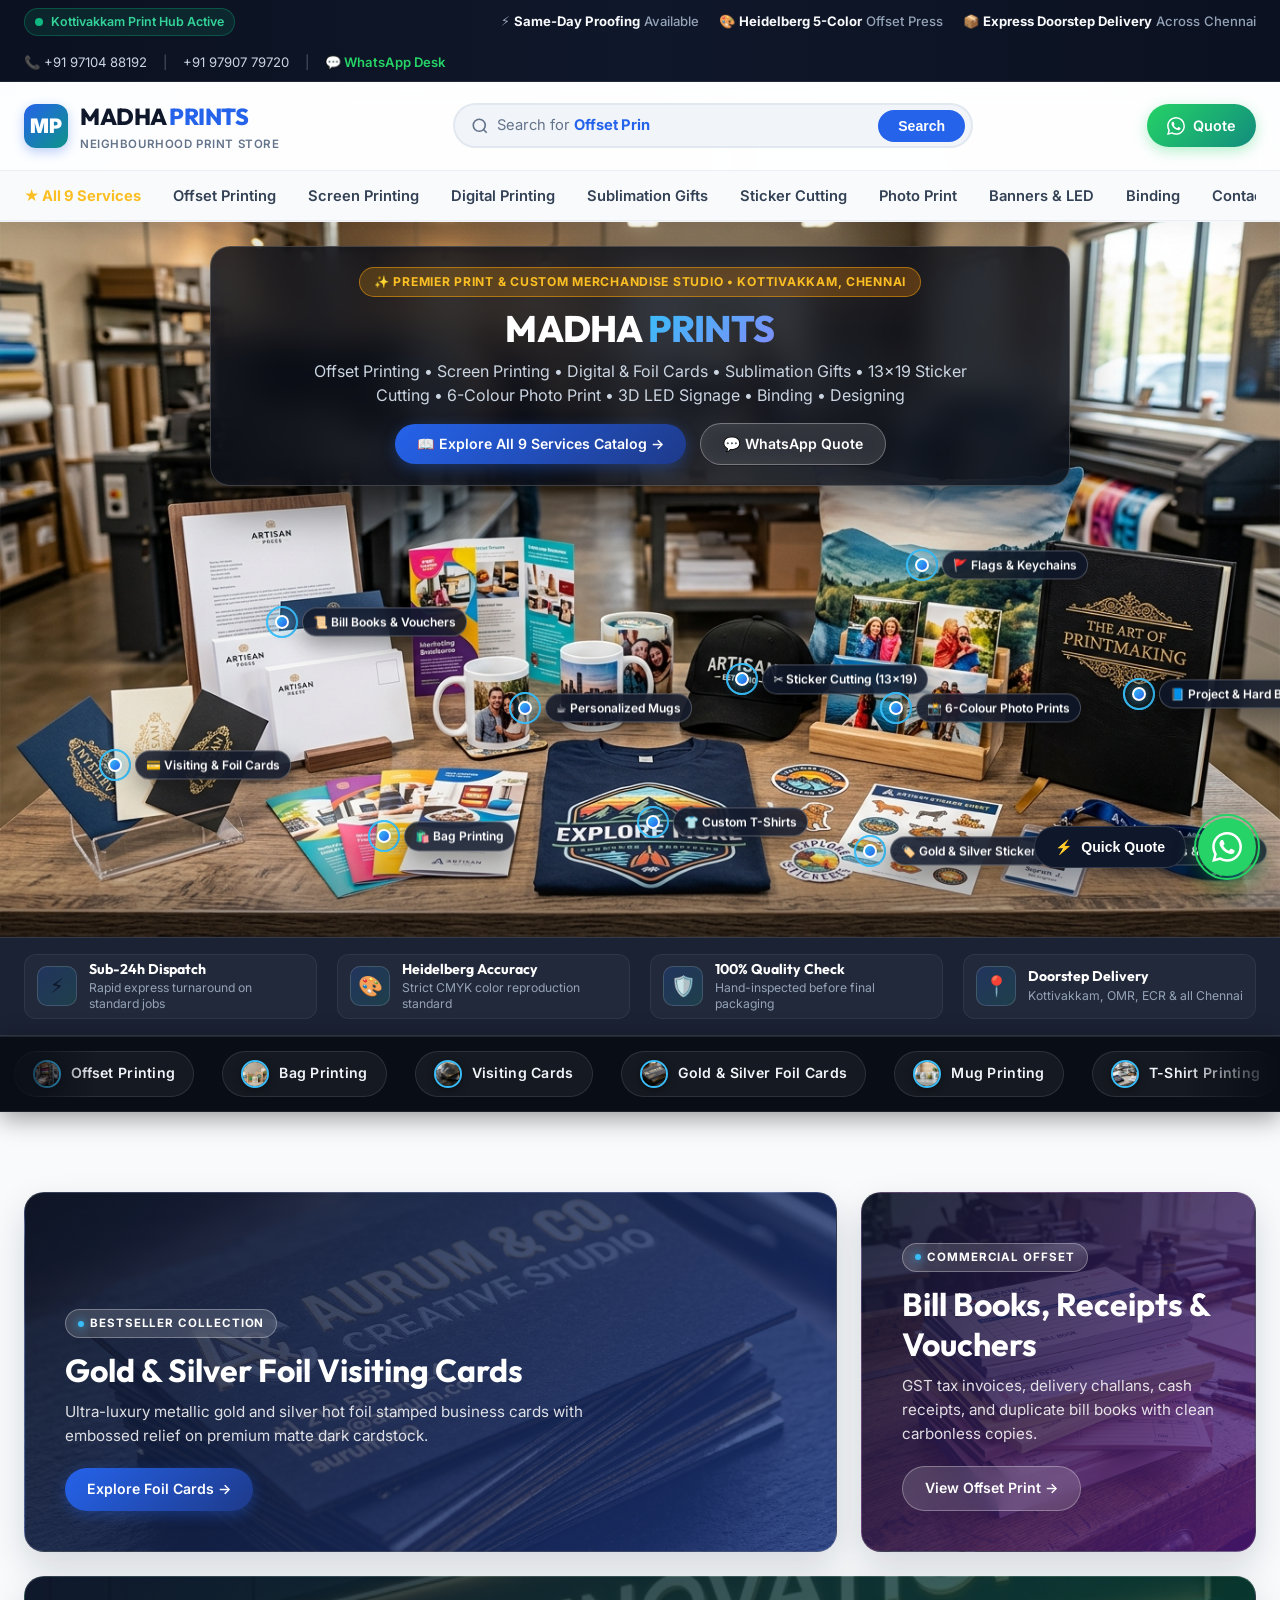
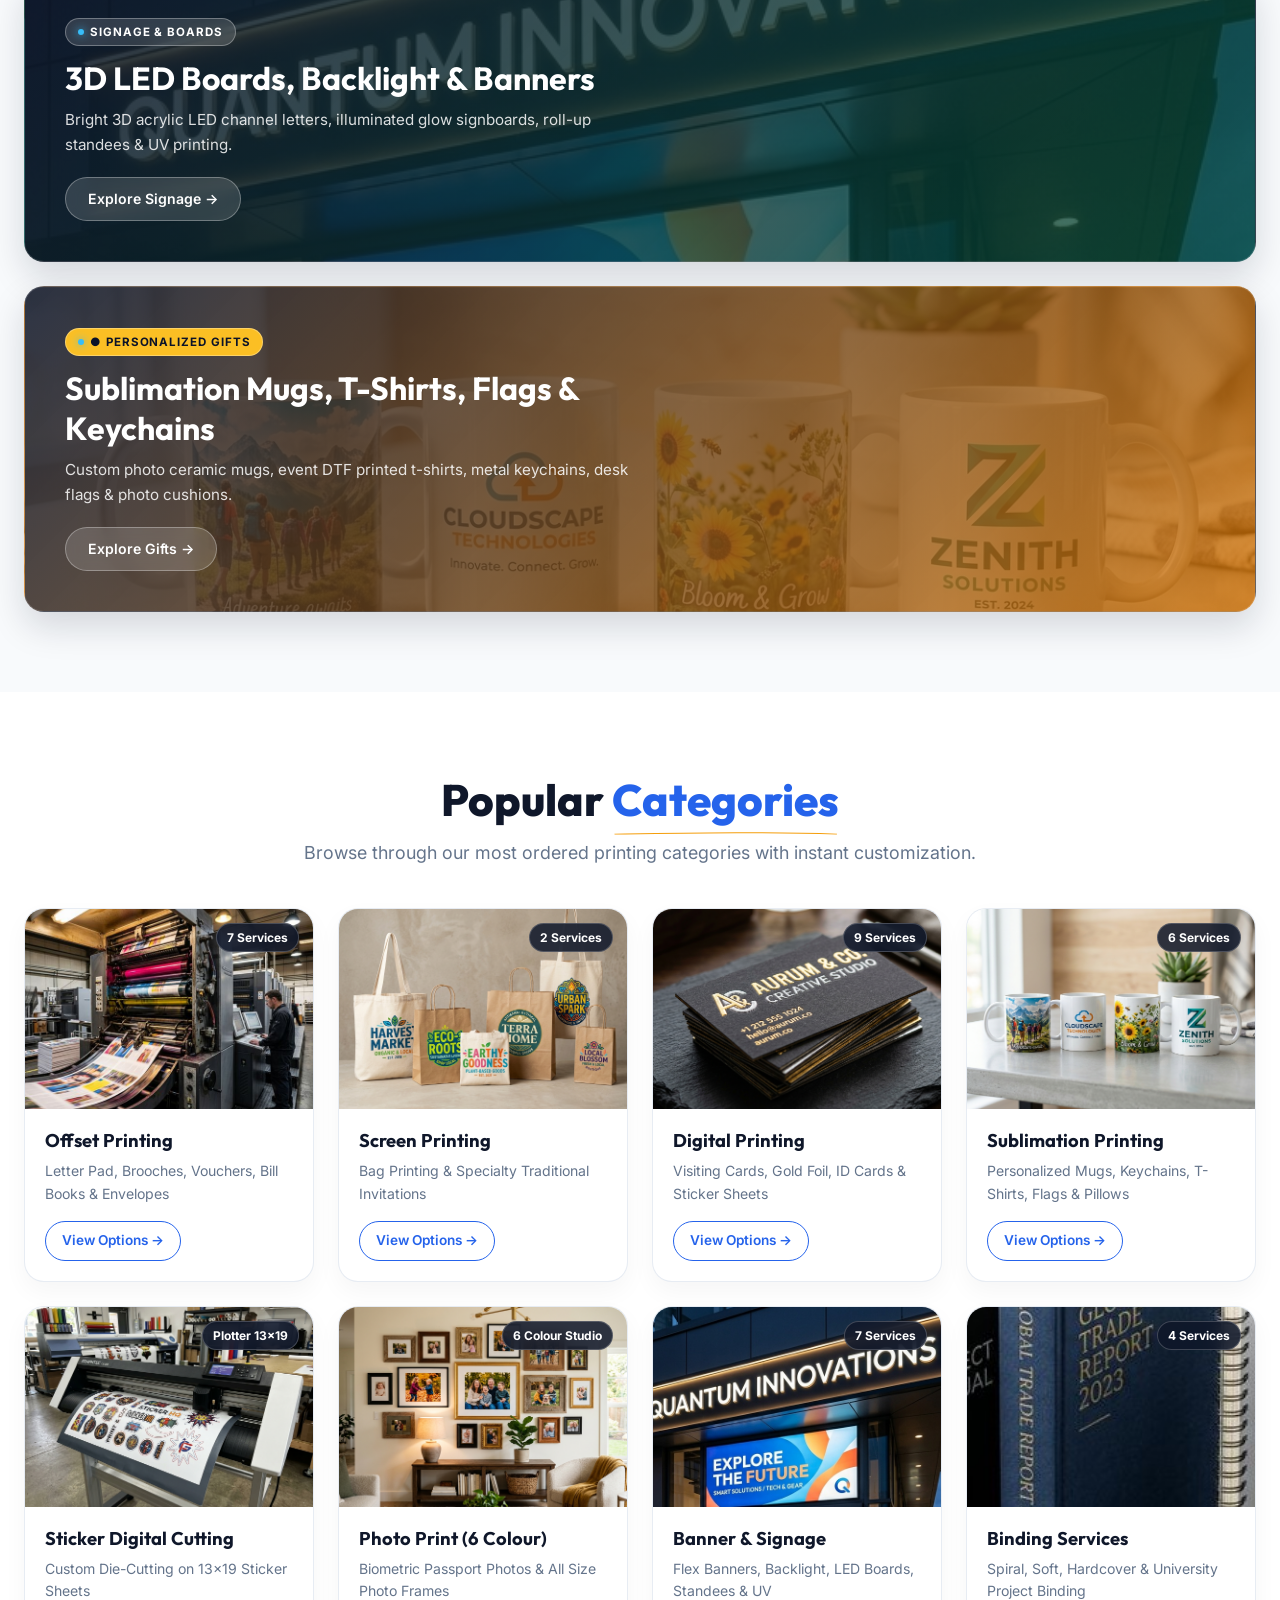
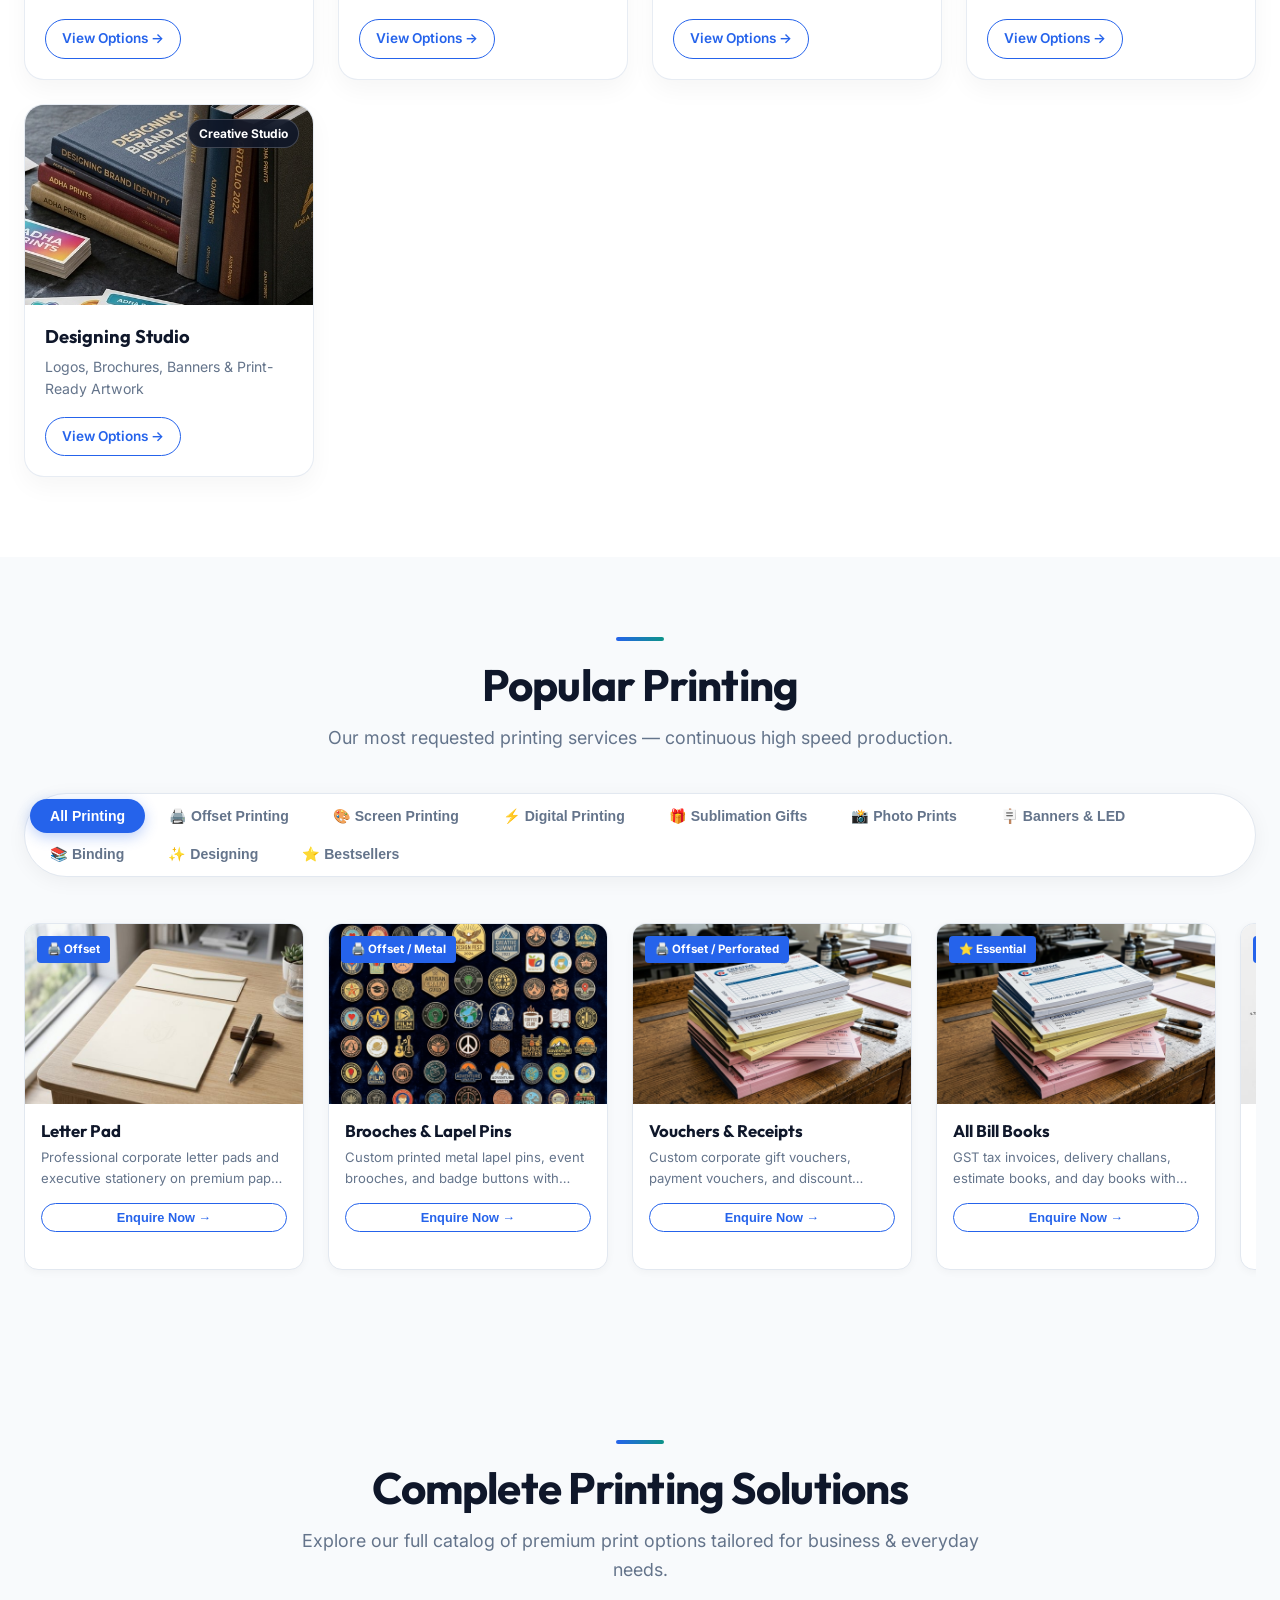
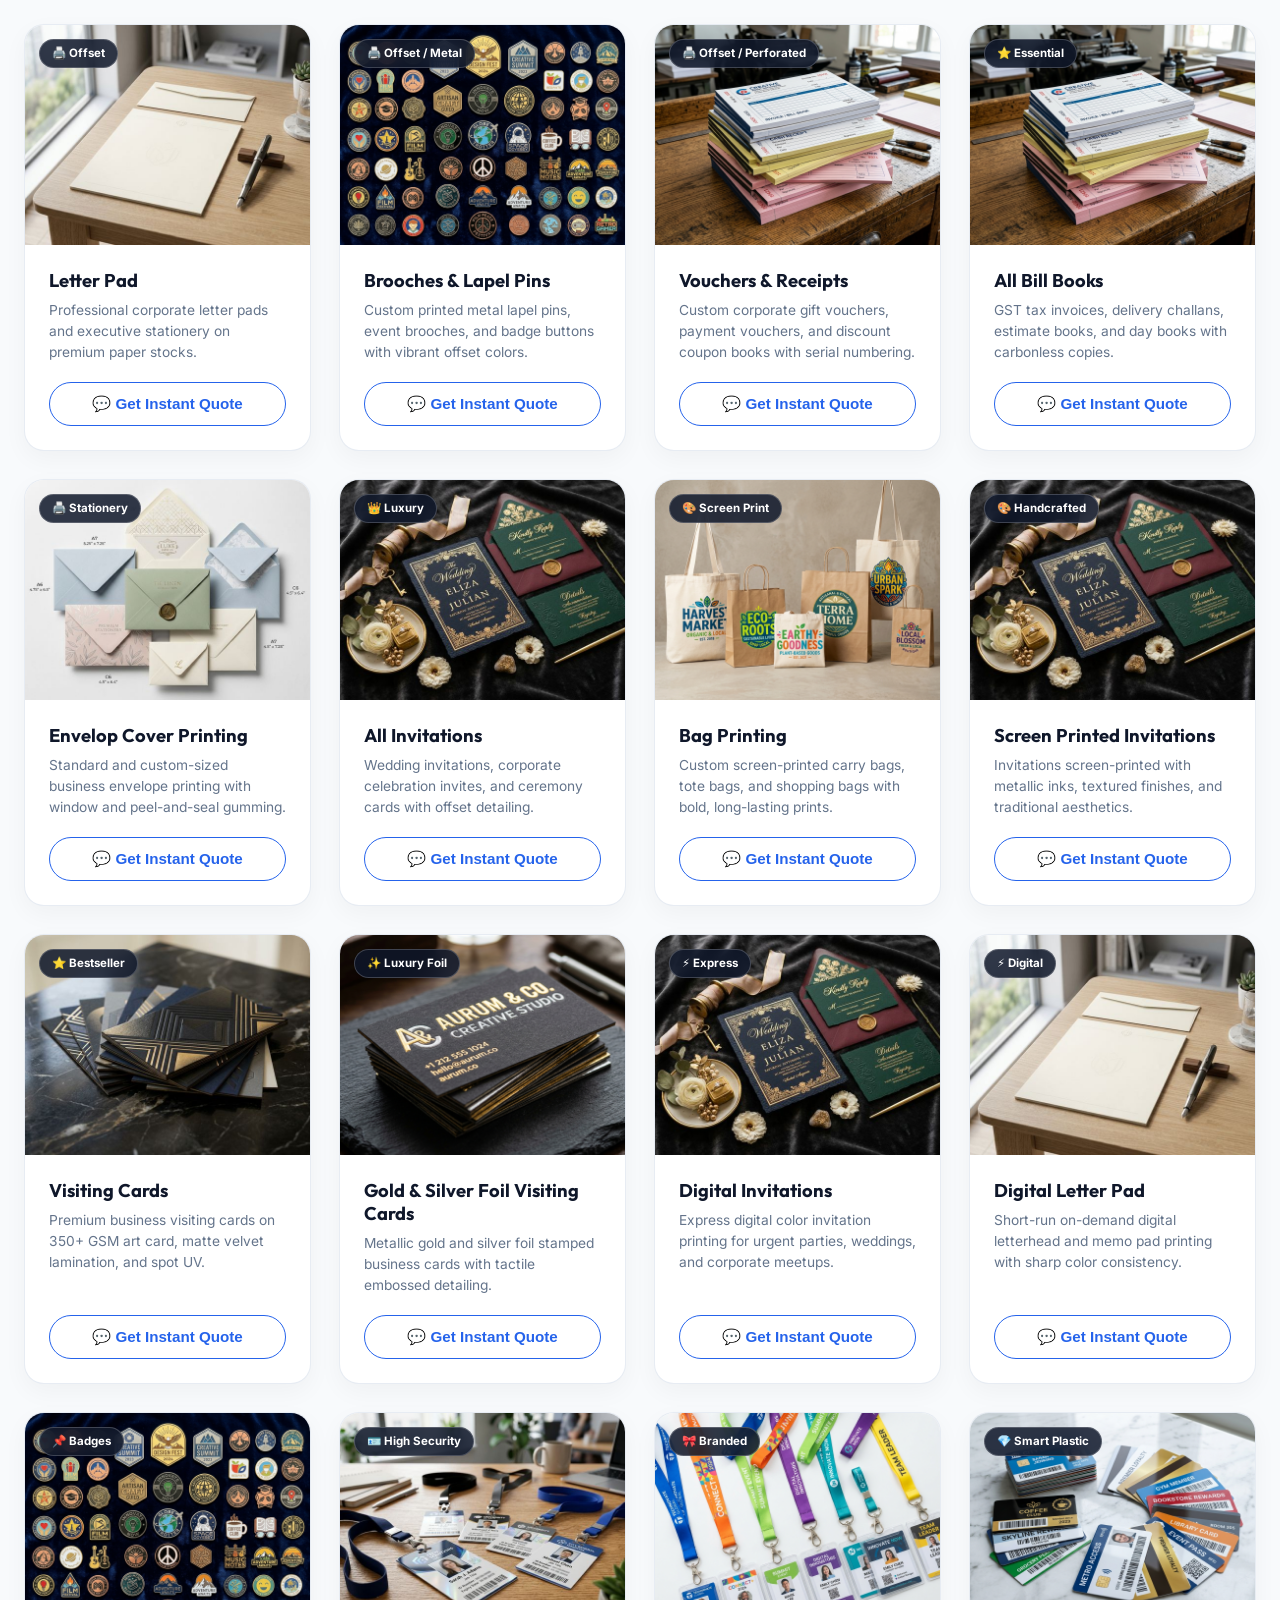
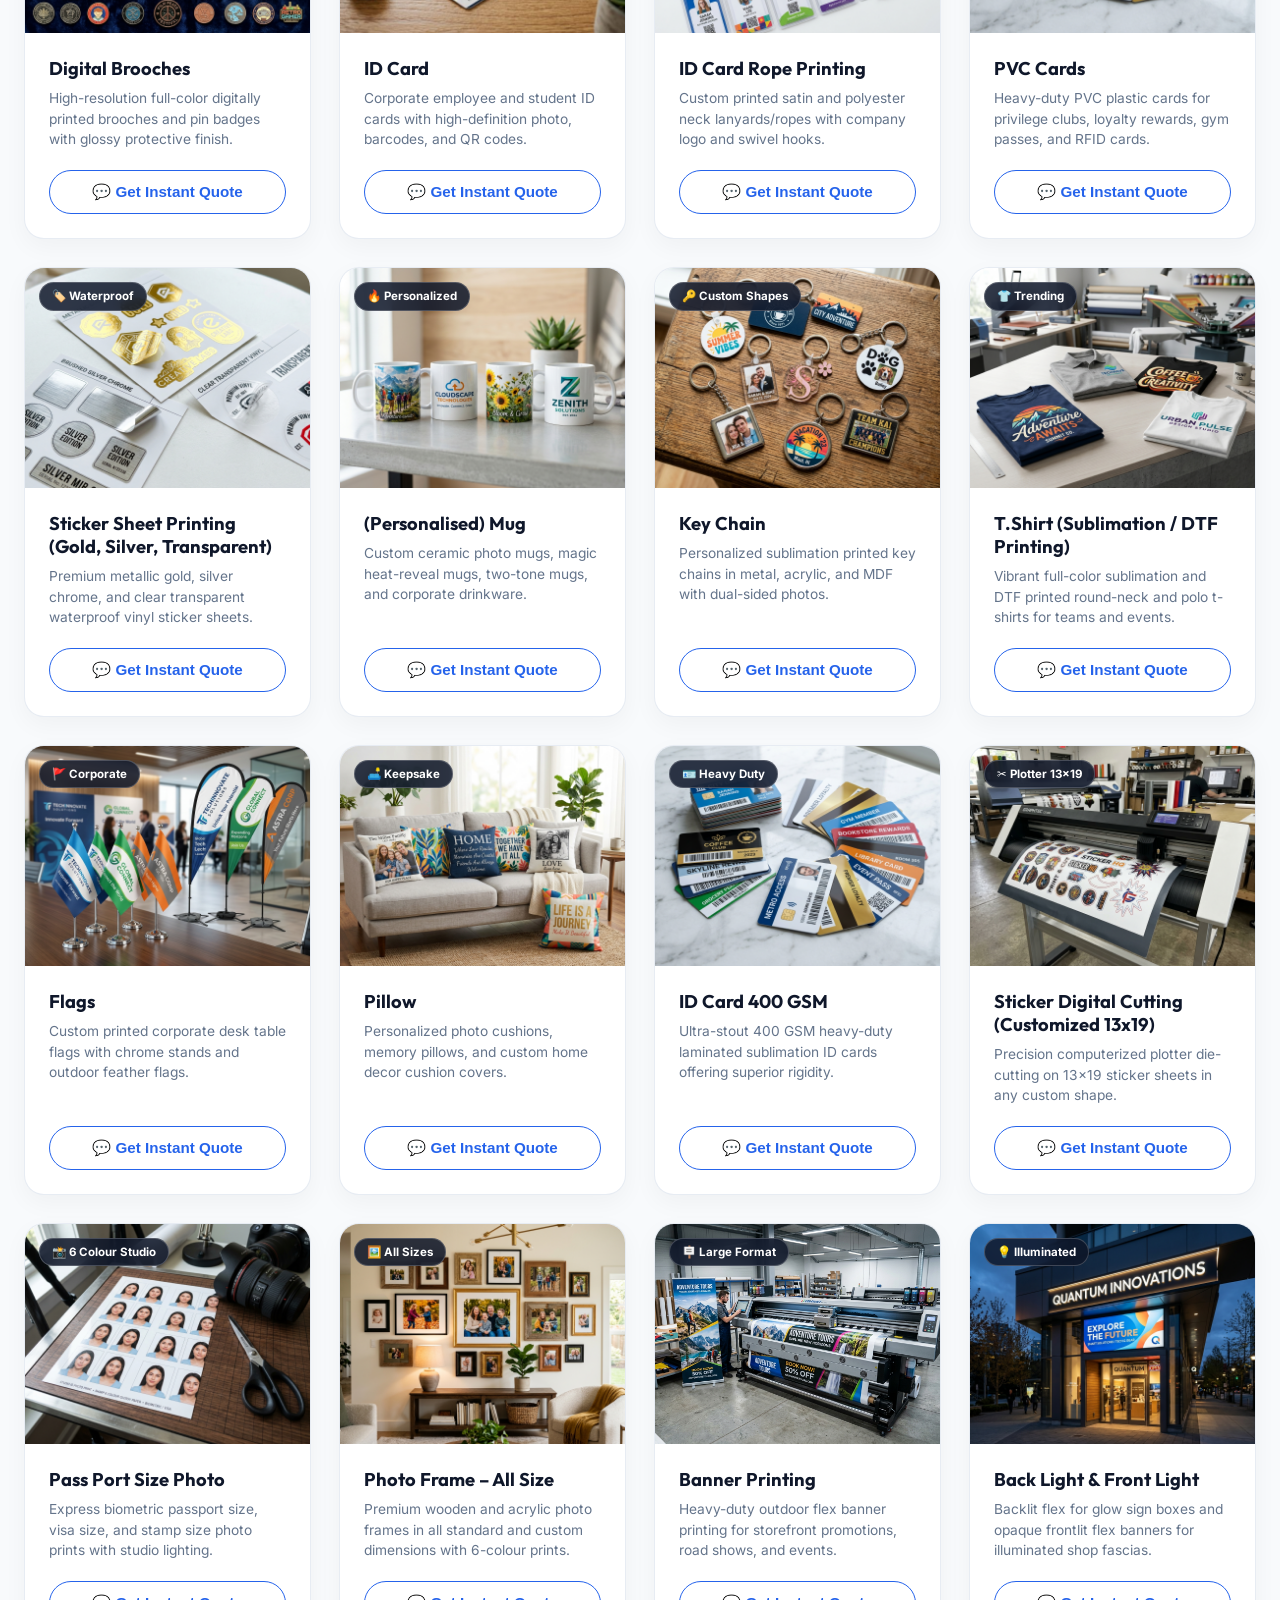
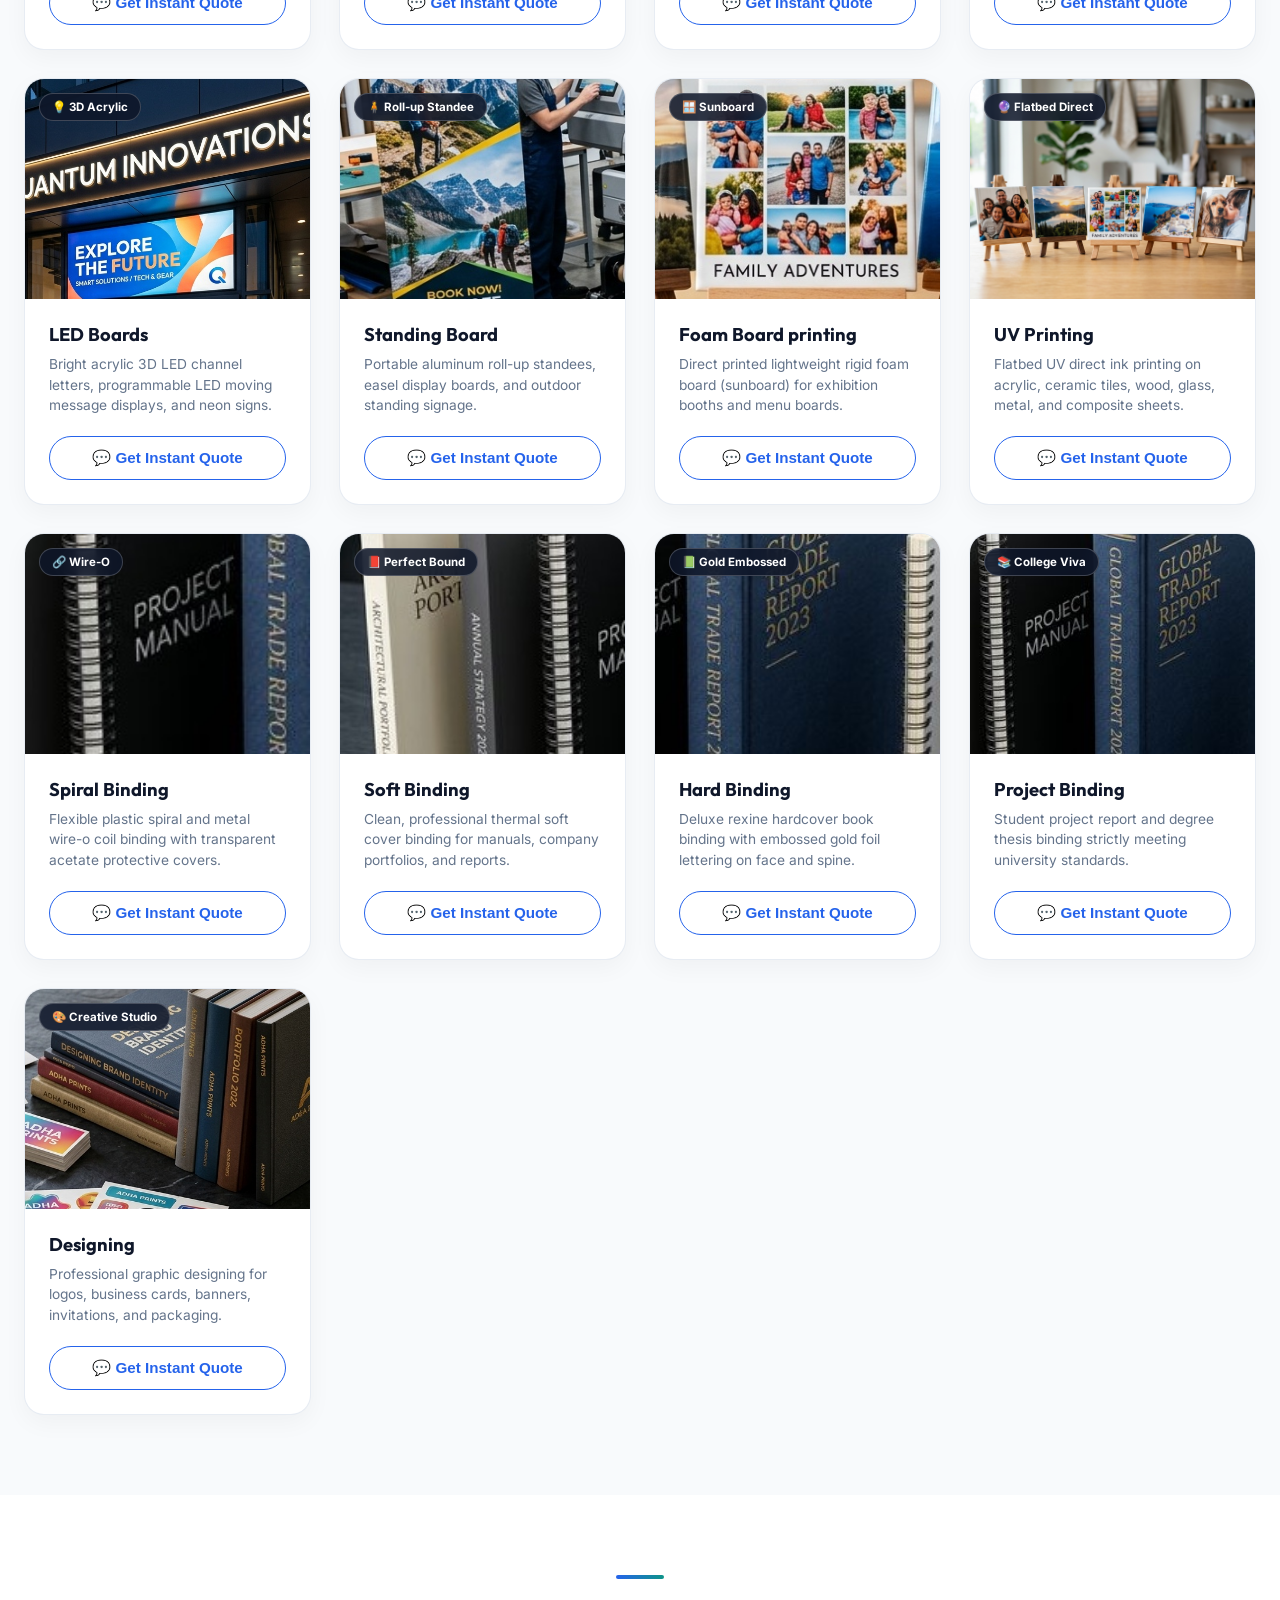
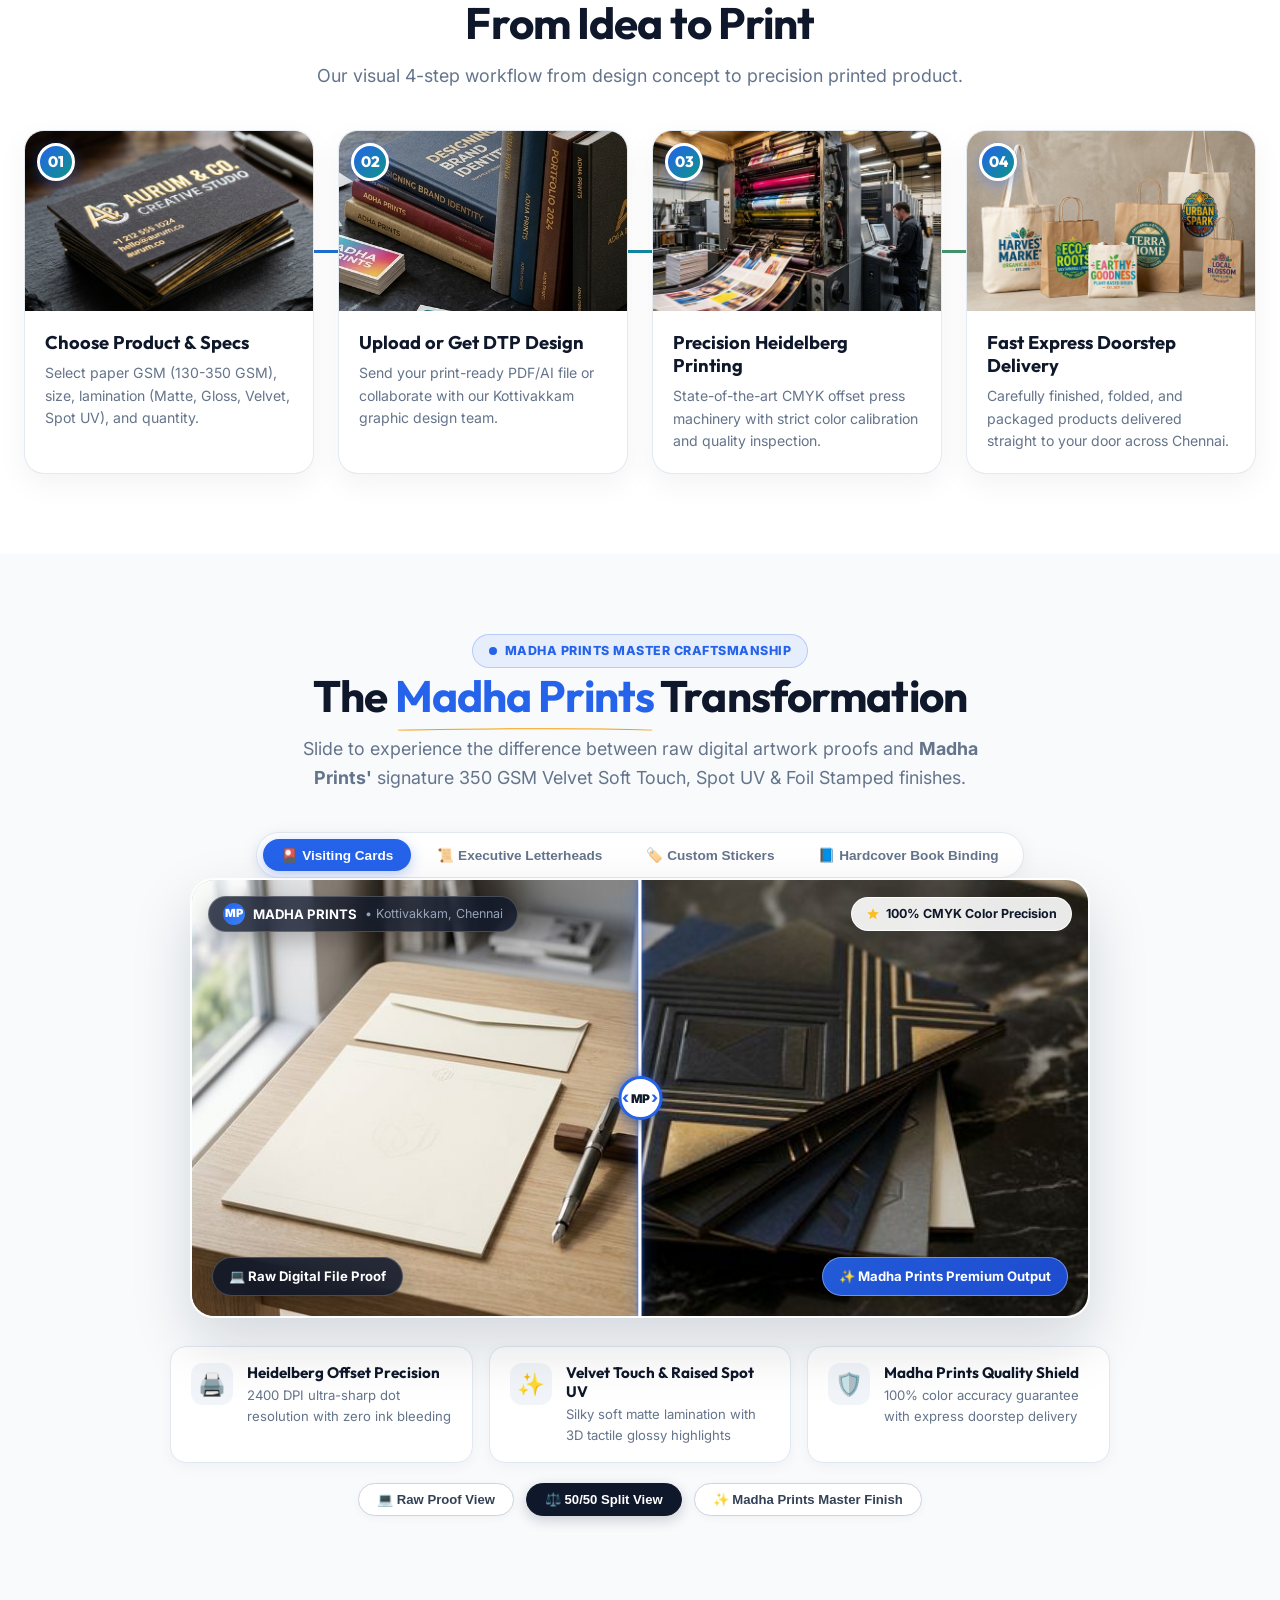
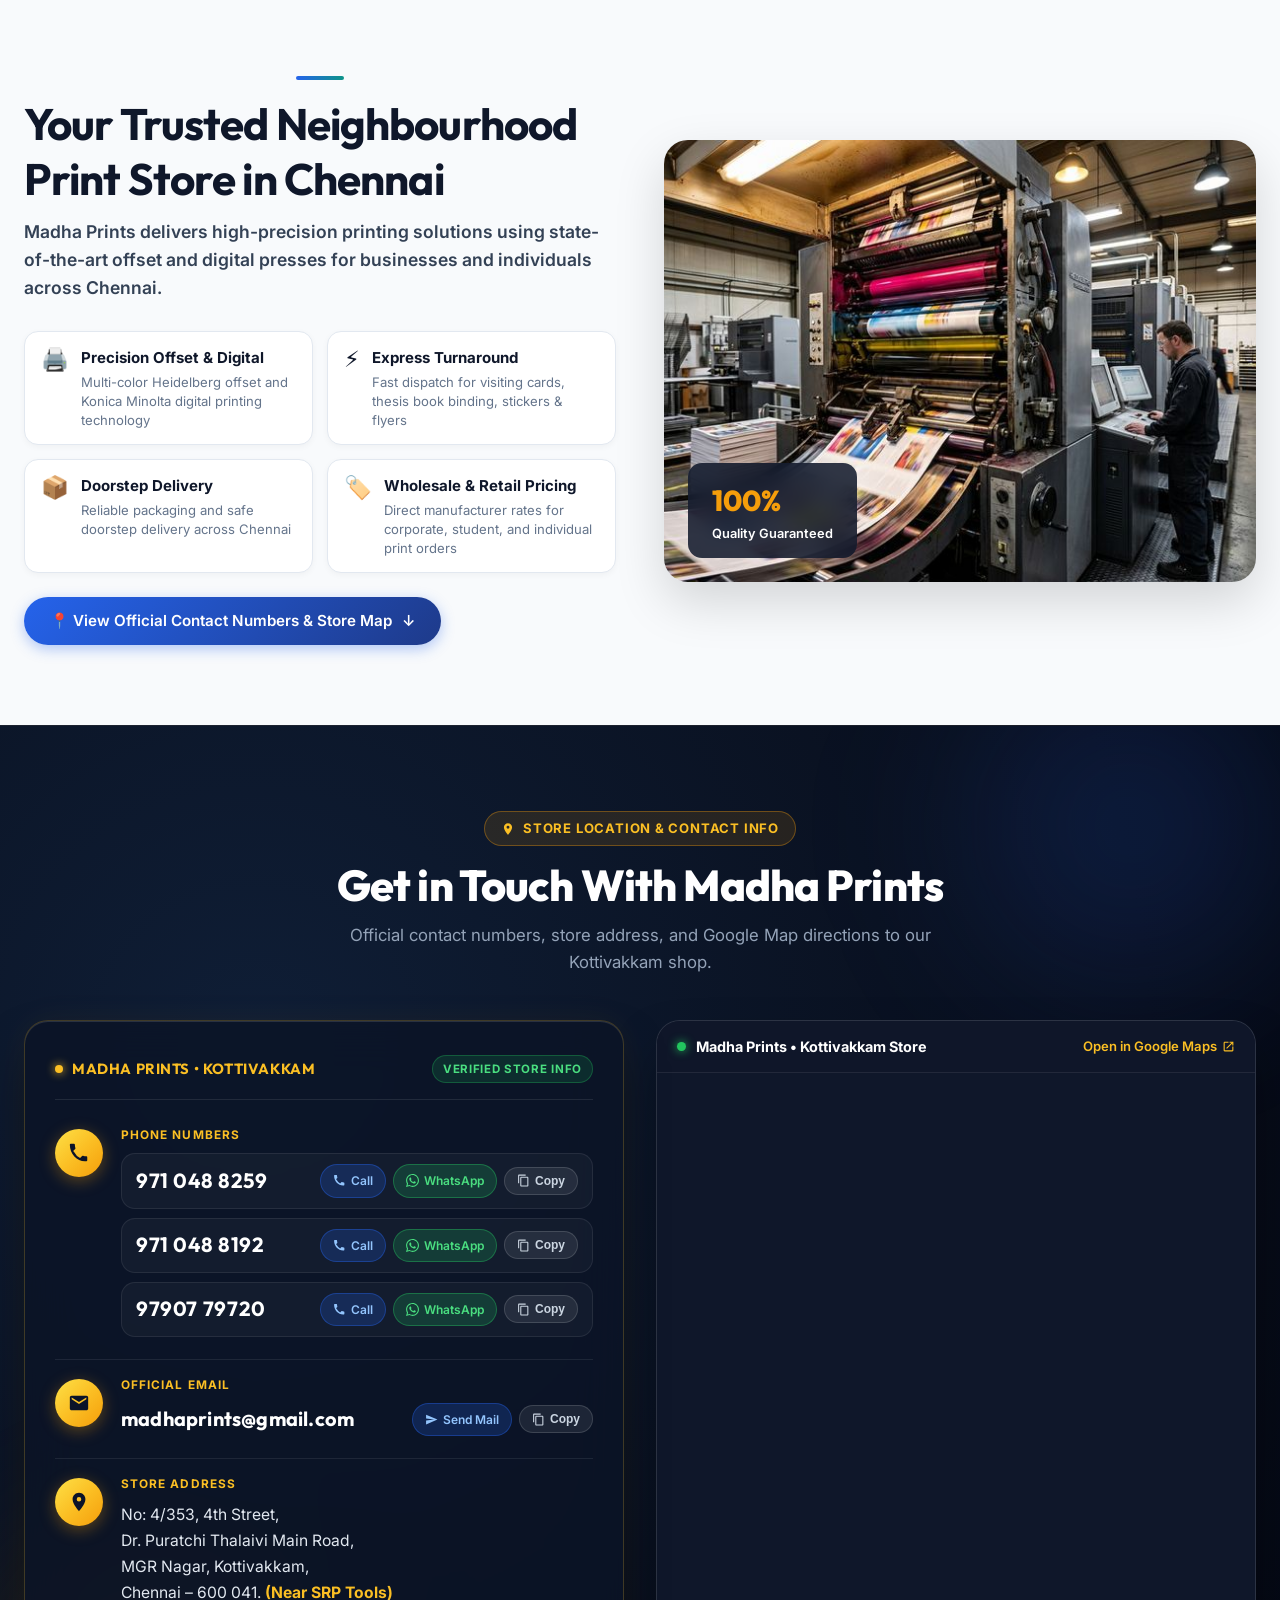
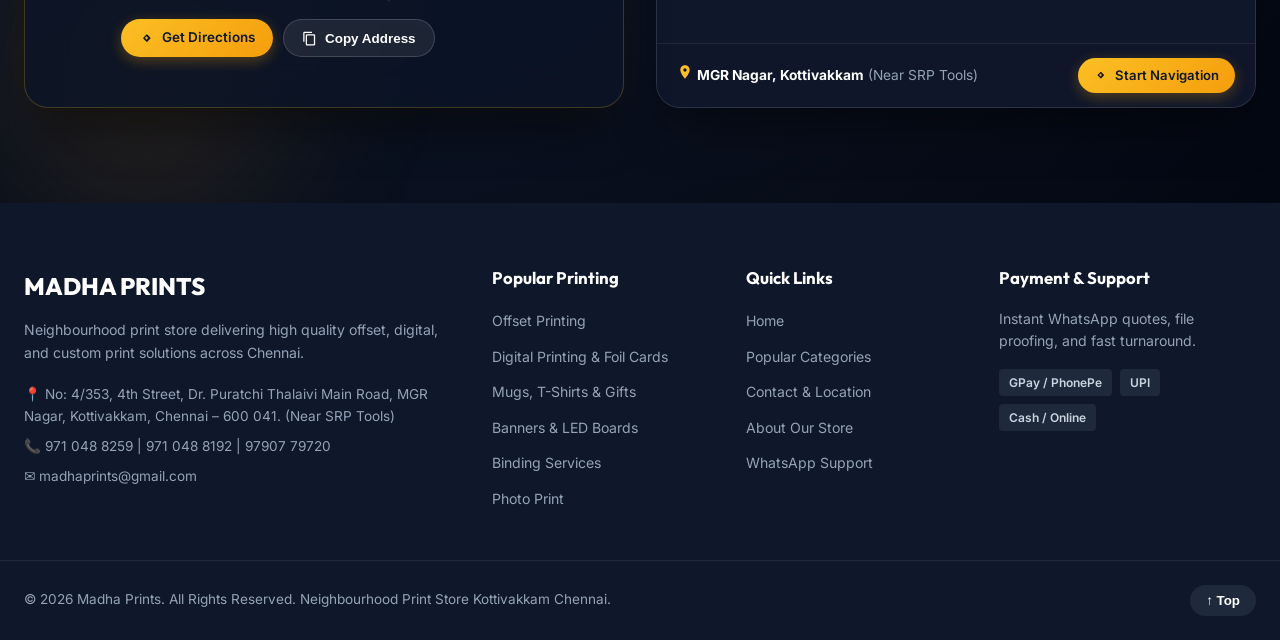
==== commit f9a5a74a: "hi" ====
--- a/index.html
+++ b/index.html
@@ -48,7 +48,7 @@
       "image": "hero-home.jpg",
       "@id": "http://localhost:5173/#organization",
       "url": "http://localhost:5173/",
-      "telephone": "+919790779720",
+      "telephone": ["+919710488192", "+919790779720", "+919710488259"],
       "email": "madhaprints@gmail.com",
       "priceRange": "₹",
       "address": {
@@ -94,7 +94,9 @@
           <span class="ticker-item">📦 <strong>Express Doorstep Delivery</strong> Across Chennai</span>
         </div>
         <div class="ticker-contact-links">
-          <a href="tel:+919790779720">📞 +91 97907 79720</a>
+          <a href="tel:+919710488192">📞 +91 97104 88192</a>
+          <span style="opacity:0.3;">|</span>
+          <a href="tel:+919790779720">+91 97907 79720</a>
           <span style="opacity:0.3;">|</span>
           <a href="https://wa.me/919790779720?text=Hi%20Madha%20Prints%2C%20I%20have%20an%20enquiry." target="_blank" style="color:#25D366;font-weight:600;">💬 WhatsApp Desk</a>
         </div>
@@ -162,21 +164,47 @@
       </nav>
     </header>
 
+    <!-- Mobile Menu Backdrop Overlay -->
+    <div class="mobile-menu-overlay" id="mobile-menu-overlay"></div>
+
     <!-- Mobile Menu Drawer -->
     <div class="mobile-menu" id="mobile-menu">
-      <a href="index.html">Home</a>
-      <a href="services.html" style="color:var(--brand-gold,#fbbf24);font-weight:700;">★ All 9 Services Catalog</a>
-      <a href="services.html#offset-printing">Offset Printing</a>
-      <a href="services.html#screen-printing">Screen Printing</a>
-      <a href="services.html#digital-printing">Digital Printing</a>
-      <a href="services.html#sublimation-printing">Sublimation Gifts</a>
-      <a href="services.html#sticker-cutting">Sticker Digital Cutting (13x19)</a>
-      <a href="services.html#photo-print">Photo Print (6 Colour)</a>
-      <a href="services.html#banner-signage">Banners & LED Boards</a>
-      <a href="services.html#binding">Binding Services</a>
-      <a href="services.html#designing">Designing</a>
-      <a href="#about">About Our Store</a>
-      <a href="#contact">Contact Us</a>
+      <div class="mobile-menu-header">
+        <a href="index.html" class="site-logo">
+          <div class="logo-mark">MP</div>
+          <div class="logo-text-group">
+            <span class="brand-name" style="color:#ffffff;">MADHA<span class="brand-accent"> PRINTS</span></span>
+            <span class="brand-sub" style="color:#94a3b8;">Kottivakkam, Chennai</span>
+          </div>
+        </a>
+        <button class="mobile-menu-close" id="mobile-menu-close" aria-label="Close Navigation Menu">✕</button>
+      </div>
+
+      <div class="mobile-menu-search">
+        <input type="text" id="mobile-drawer-search" placeholder="🔍 Search visiting cards, mugs..." aria-label="Search print products" autocomplete="off" />
+        <div class="mobile-search-results" id="mobile-search-results"></div>
+      </div>
+
+      <div class="mobile-menu-links">
+        <a href="index.html" class="active">🏠 Home</a>
+        <a href="services.html" style="color:var(--brand-gold,#fbbf24);font-weight:700;">★ All 9 Services Catalog</a>
+        <a href="services.html#offset-printing">🖨️ Offset Printing</a>
+        <a href="services.html#screen-printing">🎨 Screen Printing</a>
+        <a href="services.html#digital-printing">⚡ Digital Printing & Foil Cards</a>
+        <a href="services.html#sublimation-printing">🎁 Sublimation Gifts</a>
+        <a href="services.html#sticker-cutting">✂️ Sticker Digital Cutting (13x19)</a>
+        <a href="services.html#photo-print">📸 Photo Print (6 Colour)</a>
+        <a href="services.html#banner-signage">🪧 Banners & LED Boards</a>
+        <a href="services.html#binding">📚 Binding Services</a>
+        <a href="services.html#designing">✨ Designing Studio</a>
+        <a href="about.html">🏢 About Our Store</a>
+        <a href="contact.html">📞 Contact & Location</a>
+      </div>
+
+      <div class="mobile-menu-footer">
+        <a href="tel:+919790779720" class="btn btn-outline-light mobile-drawer-call">📞 Call Now</a>
+        <a href="https://wa.me/919790779720?text=Hi%20Madha%20Prints%2C%20I%20have%20an%20enquiry." target="_blank" class="btn btn-whatsapp mobile-drawer-wa">💬 WhatsApp</a>
+      </div>
     </div>
 
     <!-- ═══ HERO SECTION — 4K SHOWCASE WITH INTERACTIVE HOTSPOT BEACONS ═══ -->
@@ -184,19 +212,6 @@
       <div class="hero-image-container">
         <img src="hero-showcase-4k.jpg?v=allprod" alt="Madha Prints — Complete Printing Showcase" class="hero-full-banner-img" fetchpriority="high" decoding="async" />
         
-        <!-- Hero Wording Banner Overlay -->
-        <div class="hero-wording-overlay">
-          <div class="hero-wording-card">
-            <span class="hero-wording-tag">✨ PREMIER PRINT & CUSTOM MERCHANDISE STUDIO • KOTTIVAKKAM, CHENNAI</span>
-            <h1 class="hero-wording-title">MADHA <span class="highlight">PRINTS</span></h1>
-            <p class="hero-wording-subtitle">Offset Printing • Screen Printing • Digital & Foil Cards • Sublimation Gifts • 13x19 Sticker Cutting • 6-Colour Photo Print • 3D LED Signage • Binding • Designing</p>
-            <div class="hero-wording-btns">
-              <a href="services.html" class="btn btn-primary">📖 Explore All 9 Services Catalog →</a>
-              <a href="https://wa.me/919790779720?text=Hi%20Madha%20Prints%2C%20I%20want%20to%20place%20an%20order" target="_blank" rel="noopener" class="btn btn-outline-light">💬 WhatsApp Quote</a>
-            </div>
-          </div>
-        </div>
-
         <!-- Interactive Hotspots Overlay -->
         <div class="hero-hotspots-layer" id="hero-hotspots">
           <!-- Hotspot 1: Visiting Cards & Foil Cards -->
@@ -373,6 +388,19 @@
               <p class="popover-desc">Hardcover book binding with gold embossed spine, spiral wiro, and university thesis reports.</p>
               <a href="services.html#binding" class="popover-cta">View Binding Services →</a>
             </div>
+          </div>
+        </div>
+      </div>
+
+      <!-- Hero Wording Banner Overlay -->
+      <div class="hero-wording-overlay">
+        <div class="hero-wording-card">
+          <span class="hero-wording-tag">✨ PREMIER PRINT & CUSTOM MERCHANDISE STUDIO • KOTTIVAKKAM, CHENNAI</span>
+          <h1 class="hero-wording-title">MADHA <span class="highlight">PRINTS</span></h1>
+          <p class="hero-wording-subtitle">Offset Printing • Screen Printing • Digital & Foil Cards • Sublimation Gifts • 13x19 Sticker Cutting • 6-Colour Photo Print • 3D LED Signage • Binding • Designing</p>
+          <div class="hero-wording-btns">
+            <a href="services.html" class="btn btn-primary">📖 Explore All 9 Services Catalog →</a>
+            <a href="https://wa.me/919790779720?text=Hi%20Madha%20Prints%2C%20I%20want%20to%20place%20an%20order" target="_blank" rel="noopener" class="btn btn-outline-light">💬 WhatsApp Quote</a>
           </div>
         </div>
       </div>
@@ -1248,7 +1276,8 @@
           <div class="about-text reveal-left">
             <div class="accent-line"></div>
             <h2 class="section-title">Your Trusted Neighbourhood Print Store in Chennai</h2>
-            <p class="about-lead">Madha Prints delivers high-precision printing solutions using state-of-the-art offset and digital            <!-- Key Capabilities Grid -->
+            <p class="about-lead">Madha Prints delivers high-precision printing solutions using state-of-the-art offset and digital presses for businesses and individuals across Chennai.</p>
+            <!-- Key Capabilities Grid -->
             <div class="about-highlights-grid">
               <div class="about-highlight-item">
                 <span class="highlight-icon">🖨️</span>
@@ -1354,7 +1383,28 @@
                     </div>
                   </div>
 
-                  <!-- Row 2: 97907 79720 -->
+                  <!-- Row 2: 971 048 8192 -->
+                  <div class="exact-phone-row">
+                    <a href="tel:9710488192" class="exact-phone-link" title="Call 971 048 8192">
+                      <span>971 048 8192</span>
+                    </a>
+                    <div class="phone-quick-actions">
+                      <a href="tel:9710488192" class="phone-action-btn btn-act-call" title="Call directly">
+                        <svg viewBox="0 0 24 24" width="13" height="13" fill="currentColor"><path d="M6.62 10.79a15.053 15.053 0 006.59 6.59l2.2-2.2a1 1 0 011.02-.24c1.12.37 2.33.57 3.57.57a1 1 0 011 1v3.5a1 1 0 01-1 1C10.61 22 2 13.39 2 3a1 1 0 011-1h3.5a1 1 0 011 1c0 1.24.2 2.45.57 3.57a1 1 0 01-.24 1.02l-2.21 2.2z"/></svg>
+                        <span>Call</span>
+                      </a>
+                      <a href="https://wa.me/919710488192?text=Hi%20Madha%20Prints%2C%20I%20have%20an%20enquiry." target="_blank" class="phone-action-btn btn-act-wa" title="Chat on WhatsApp">
+                        <svg viewBox="0 0 24 24" width="13" height="13" fill="currentColor"><path d="M.057 24l1.687-6.163c-1.041-1.804-1.588-3.849-1.587-5.946.003-6.556 5.338-11.891 11.893-11.891 3.181.001 6.167 1.24 8.413 3.488 2.245 2.248 3.481 5.236 3.48 8.414-.003 6.557-5.338 11.892-11.893 11.892-1.99-.001-3.951-.5-5.688-1.448l-6.305 1.654zm6.597-3.807c1.676.995 3.276 1.591 5.392 1.592 5.448 0 9.886-4.434 9.889-9.885.002-5.462-4.415-9.89-9.881-9.892-5.452 0-9.887 4.434-9.889 9.884-.001 2.225.651 3.891 1.746 5.634l-.999 3.648 3.742-.981zm11.387-5.464c-.074-.124-.272-.198-.57-.347-.297-.149-1.758-.868-2.031-.967-.272-.099-.47-.149-.669.149-.198.297-.768.967-.941 1.165-.173.198-.347.223-.644.074-.297-.149-1.255-.462-2.39-1.475-.883-.788-1.48-1.761-1.653-2.059-.173-.297-.018-.458.13-.606.134-.133.297-.347.446-.521.151-.172.2-.296.3-.495.099-.198.05-.372-.025-.521-.075-.148-.669-1.611-.916-2.206-.242-.579-.487-.501-.669-.51l-.57-.01c-.198 0-.52.074-.792.372s-1.04 1.016-1.04 2.479 1.065 2.876 1.213 3.074c.149.198 2.095 3.2 5.076 4.487.709.306 1.263.489 1.694.626.712.226 1.36.194 1.872.118.571-.085 1.758-.719 2.006-1.413.248-.695.248-1.29.173-1.414z"/></svg>
+                        <span>WhatsApp</span>
+                      </a>
+                      <button type="button" class="phone-action-btn btn-act-copy copy-inline-btn" data-copy="9710488192" title="Copy 971 048 8192">
+                        <svg viewBox="0 0 24 24" width="13" height="13" fill="currentColor"><path d="M16 1H4c-1.1 0-2 .9-2 2v14h2V3h12V1zm3 4H8c-1.1 0-2 .9-2 2v14c0 1.1.9 2 2 2h11c1.1 0 2-.9 2-2V7c0-1.1-.9-2-2-2zm0 16H8V7h11v14z"/></svg>
+                        <span>Copy</span>
+                      </button>
+                    </div>
+                  </div>
+
+                  <!-- Row 3: 97907 79720 -->
                   <div class="exact-phone-row">
                     <a href="tel:9790779720" class="exact-phone-link" title="Call 97907 79720">
                       <span>97907 79720</span>
@@ -1477,7 +1527,7 @@
           <p class="footer-desc">Neighbourhood print store delivering high quality offset, digital, and custom print solutions across Chennai.</p>
           <div class="footer-contact">
             <p>📍 No: 4/353, 4th Street, Dr. Puratchi Thalaivi Main Road, MGR Nagar, Kottivakkam, Chennai – 600 041. (Near SRP Tools)</p>
-            <p>📞 <a href="tel:9710488259">971 048 8259</a> | <a href="tel:9790779720">97907 79720</a></p>
+            <p>📞 <a href="tel:9710488259">971 048 8259</a> | <a href="tel:9710488192">971 048 8192</a> | <a href="tel:9790779720">97907 79720</a></p>
             <p>✉️ <a href="mailto:madhaprints@gmail.com">madhaprints@gmail.com</a></p>
           </div>
         </div>
@@ -1527,7 +1577,8 @@
     <!-- ═══ MODERN FLOATING DOCK (WHATSAPP + QUICK QUOTE + TOP) ═══ -->
     <div class="modern-floating-dock">
       <button class="dock-quote-btn" id="dock-quote-trigger" aria-label="Request Instant Quote">
-        <span>⚡ Quick Quote</span>
+        <span class="dock-quote-icon">⚡</span>
+        <span class="dock-quote-text">Quick Quote</span>
       </button>
       <a href="https://wa.me/919790779720?text=Hi%20Madha%20Prints%2C%20I%20want%20to%20place%20an%20order." class="dock-whatsapp-btn" target="_blank" aria-label="Chat on WhatsApp">
         <div class="dock-ping-ring"></div>
--- a/styles.css
+++ b/styles.css
@@ -517,79 +517,291 @@
 }
 
 /* Mobile Menu Button */
+/* Mobile Menu Button with Animated Hamburger */
 .mobile-menu-btn {
   display: none;
   flex-direction: column;
+  justify-content: center;
+  align-items: center;
   gap: 5px;
   cursor: pointer;
-  padding: 4px;
+  width: 44px;
+  height: 44px;
+  padding: 8px;
+  border-radius: 10px;
+  background: rgba(15, 23, 42, 0.05);
+  border: 1px solid rgba(15, 23, 42, 0.1);
+  transition: all 0.3s ease;
+  z-index: 1001;
+  touch-action: manipulation;
 }
 
 .mobile-menu-btn span {
-  width: 24px;
-  height: 2.5px;
+  display: block;
+  width: 22px;
+  height: 2.2px;
   background: #0f172a;
   border-radius: 2px;
-  transition: var(--transition);
-}
-
-.mobile-menu {
+  transition: all 0.3s cubic-bezier(0.16, 1, 0.3, 1);
+  transform-origin: center;
+}
+
+.mobile-menu-btn.active {
+  background: rgba(37, 99, 235, 0.1);
+  border-color: rgba(37, 99, 235, 0.3);
+}
+
+.mobile-menu-btn.active span:nth-child(1) {
+  transform: translateY(7.2px) rotate(45deg);
+  background: #2563eb;
+}
+
+.mobile-menu-btn.active span:nth-child(2) {
+  opacity: 0;
+  transform: scaleX(0);
+}
+
+.mobile-menu-btn.active span:nth-child(3) {
+  transform: translateY(-7.2px) rotate(-45deg);
+  background: #2563eb;
+}
+
+/* Mobile Menu Backdrop Overlay */
+.mobile-menu-overlay {
   position: fixed;
-  top: 0;
-  right: -100%;
-  width: 80%;
-  max-width: 320px;
-  height: 100vh;
-  background: #ffffff;
-  z-index: 2000;
-  box-shadow: -10px 0 30px rgba(0,0,0,0.15);
-  display: flex;
-  flex-direction: column;
-  padding: 80px 32px 32px;
-  gap: 20px;
-  transition: right 0.4s cubic-bezier(0.16, 1, 0.3, 1);
-}
-
-.mobile-menu.active { right: 0; }
-
-.mobile-menu a {
-  font-size: 1.1rem;
-  font-weight: 600;
-  color: #0f172a;
-  padding-bottom: 12px;
-  border-bottom: 1px solid #f1f5f9;
-}
-
-/* Mobile Navigation Drawer Styling */
+  inset: 0;
+  background: rgba(11, 15, 25, 0.65);
+  backdrop-filter: blur(6px);
+  -webkit-backdrop-filter: blur(6px);
+  z-index: 2400;
+  opacity: 0;
+  pointer-events: none;
+  transition: opacity 0.35s ease;
+}
+
+.mobile-menu-overlay.active {
+  opacity: 1;
+  pointer-events: auto;
+}
+
+body.menu-open {
+  overflow: hidden !important;
+  touch-action: none;
+}
+
+/* Mobile Navigation Drawer */
 .mobile-menu {
   position: fixed !important;
   top: 0 !important;
   right: -100% !important;
-  width: 82% !important;
-  max-width: 320px !important;
+  width: 86% !important;
+  max-width: 340px !important;
   height: 100vh !important;
-  background: #0f172a !important;
-  border-left: 1px solid rgba(255, 255, 255, 0.1) !important;
-  z-index: 2000 !important;
-  box-shadow: -10px 0 30px rgba(0,0,0,0.5) !important;
+  height: 100dvh !important;
+  background: #0b1120 !important;
+  border-left: 1px solid rgba(255, 255, 255, 0.12) !important;
+  z-index: 2500 !important;
+  box-shadow: -15px 0 45px rgba(0, 0, 0, 0.6) !important;
   display: flex !important;
   flex-direction: column !important;
-  padding: 80px 24px 32px !important;
-  gap: 16px !important;
-  transition: right 0.4s cubic-bezier(0.16, 1, 0.3, 1) !important;
+  padding: 0 !important;
+  gap: 0 !important;
+  transition: right 0.38s cubic-bezier(0.16, 1, 0.3, 1) !important;
+  overflow: hidden !important;
 }
 
 .mobile-menu.active {
   right: 0 !important;
 }
 
+/* Mobile Menu Header */
+.mobile-menu-header {
+  display: flex;
+  align-items: center;
+  justify-content: space-between;
+  padding: 16px 20px;
+  background: rgba(15, 23, 42, 0.85);
+  border-bottom: 1px solid rgba(255, 255, 255, 0.08);
+}
+
+.mobile-menu-close {
+  background: rgba(255, 255, 255, 0.08);
+  border: 1px solid rgba(255, 255, 255, 0.12);
+  color: #ffffff;
+  width: 36px;
+  height: 36px;
+  border-radius: 50%;
+  font-size: 1.1rem;
+  display: flex;
+  align-items: center;
+  justify-content: center;
+  cursor: pointer;
+  transition: all 0.2s ease;
+  touch-action: manipulation;
+}
+
+.mobile-menu-close:hover {
+  background: rgba(239, 68, 68, 0.2);
+  color: #ef4444;
+  border-color: rgba(239, 68, 68, 0.4);
+}
+
+/* Mobile Menu Search Bar */
+.mobile-menu-search {
+  padding: 12px 18px;
+  background: rgba(15, 23, 42, 0.6);
+  border-bottom: 1px solid rgba(255, 255, 255, 0.06);
+  position: relative;
+}
+
+.mobile-menu-search input {
+  width: 100%;
+  padding: 10px 14px;
+  background: rgba(255, 255, 255, 0.07);
+  border: 1px solid rgba(255, 255, 255, 0.14);
+  border-radius: 10px;
+  color: #ffffff;
+  font-size: 16px !important;
+  outline: none;
+  transition: border-color 0.2s ease;
+}
+
+.mobile-menu-search input:focus {
+  border-color: #38bdf8;
+  background: rgba(255, 255, 255, 0.1);
+}
+
+.mobile-search-results {
+  display: none;
+  max-height: 220px;
+  overflow-y: auto;
+  background: #0f172a;
+  border: 1px solid rgba(255, 255, 255, 0.12);
+  border-radius: 10px;
+  margin-top: 8px;
+  box-shadow: 0 10px 25px rgba(0, 0, 0, 0.5);
+}
+
+.mobile-search-results.active {
+  display: block;
+}
+
+.mobile-search-item {
+  display: flex;
+  align-items: center;
+  gap: 10px;
+  padding: 8px 12px;
+  border-bottom: 1px solid rgba(255, 255, 255, 0.06);
+}
+
+.mobile-search-item img {
+  width: 36px;
+  height: 36px;
+  border-radius: 6px;
+  object-fit: cover;
+}
+
+.mobile-search-meta {
+  flex: 1;
+  min-width: 0;
+}
+
+.mobile-search-meta h6 {
+  font-size: 0.82rem;
+  color: #ffffff;
+  margin: 0;
+  white-space: nowrap;
+  overflow: hidden;
+  text-overflow: ellipsis;
+}
+
+.mobile-search-meta span {
+  font-size: 0.72rem;
+  color: #94a3b8;
+}
+
+.mobile-search-wa-btn {
+  background: #25D366;
+  color: #ffffff !important;
+  font-size: 0.74rem !important;
+  padding: 4px 8px !important;
+  border-radius: 6px;
+  font-weight: 700;
+  text-decoration: none !important;
+  border-bottom: none !important;
+  flex-shrink: 0;
+}
+
+.mobile-search-empty {
+  padding: 12px;
+  text-align: center;
+  color: #94a3b8;
+  font-size: 0.8rem;
+}
+
+/* Mobile Menu Links Area */
+.mobile-menu-links {
+  flex: 1;
+  overflow-y: auto;
+  -webkit-overflow-scrolling: touch;
+  padding: 14px 18px;
+  display: flex;
+  flex-direction: column;
+  gap: 6px;
+}
+
+.mobile-menu-links a,
 .mobile-menu a {
-  font-size: 1.05rem !important;
+  font-size: 0.95rem !important;
   font-weight: 600 !important;
-  color: #f8fafc !important;
-  padding-bottom: 10px !important;
-  border-bottom: 1px solid rgba(255, 255, 255, 0.08) !important;
+  color: #e2e8f0 !important;
+  padding: 10px 12px !important;
+  border-radius: 8px !important;
+  border-bottom: none !important;
   text-decoration: none !important;
+  display: flex !important;
+  align-items: center !important;
+  gap: 10px !important;
+  transition: all 0.2s ease !important;
+  min-height: 44px !important;
+  box-sizing: border-box !important;
+}
+
+.mobile-menu-links a:hover,
+.mobile-menu-links a:active {
+  background: rgba(255, 255, 255, 0.08) !important;
+  color: #38bdf8 !important;
+  transform: translateX(4px);
+}
+
+.mobile-menu-links a.active {
+  background: linear-gradient(135deg, rgba(37, 99, 235, 0.25), rgba(56, 189, 248, 0.15)) !important;
+  color: #38bdf8 !important;
+  border-left: 3px solid #38bdf8 !important;
+}
+
+.mobile-menu-links a.highlight-gold {
+  color: #fbbf24 !important;
+  background: rgba(251, 191, 36, 0.1) !important;
+  font-weight: 700 !important;
+}
+
+/* Mobile Menu Footer */
+.mobile-menu-footer {
+  padding: 14px 18px 20px;
+  background: rgba(15, 23, 42, 0.95);
+  border-top: 1px solid rgba(255, 255, 255, 0.08);
+  display: flex;
+  gap: 10px;
+}
+
+.mobile-menu-footer .btn {
+  flex: 1;
+  justify-content: center;
+  padding: 10px 14px;
+  font-size: 0.85rem;
+  border-radius: 8px;
+  min-height: 42px;
 }
 
 
@@ -739,11 +951,11 @@
 .hero-marquee-track {
   display: flex;
   width: max-content;
-  animation: heroMarqueeScroll 34s linear infinite;
+  animation: heroMarqueeScroll 85s linear infinite;
 }
 
 .hero-services-marquee:hover .hero-marquee-track {
-  animation-play-state: running;
+  animation-play-state: paused;
 }
 
 @keyframes heroMarqueeScroll {
@@ -857,41 +1069,23 @@
   overflow: hidden;
   padding: 0;
   margin: 0;
-  display: flex;
-  align-items: center;
-  justify-content: center;
+  display: block;
 }
 
 .hero-image-container {
   width: 100%;
   height: auto;
   position: relative;
-  display: flex;
-  align-items: center;
-  justify-content: center;
+  display: block;
 }
 
 .hero-full-banner-img {
   width: 100%;
   height: auto;
   max-width: 100%;
-  max-height: none;
-  min-height: auto;
   display: block;
-  object-fit: contain;
+  object-fit: cover;
   object-position: center top;
-}
-
-@media (max-width: 768px) {
-  .hero-image-only {
-    min-height: auto;
-    height: auto;
-  }
-  .hero-full-banner-img {
-    min-height: auto;
-    height: auto;
-    object-fit: contain;
-  }
 }
 
 /* ═══ HERO WORDING OVERLAY ═══ */
@@ -911,7 +1105,7 @@
   pointer-events: auto;
   max-width: 860px;
   width: 100%;
-  background: rgba(11, 15, 25, 0.82);
+  background: rgba(11, 15, 25, 0.84);
   backdrop-filter: blur(16px);
   -webkit-backdrop-filter: blur(16px);
   border: 1px solid rgba(255, 255, 255, 0.18);
@@ -984,19 +1178,75 @@
 }
 
 @media (max-width: 768px) {
+  .hero-image-only {
+    display: flex !important;
+    flex-direction: column !important;
+    width: 100% !important;
+    min-height: auto !important;
+  }
+  .hero-image-container {
+    display: block !important;
+    width: 100% !important;
+    position: relative !important;
+  }
+  .hero-full-banner-img {
+    width: 100% !important;
+    height: auto !important;
+    min-height: auto !important;
+    max-height: none !important;
+    object-fit: cover !important;
+  }
   .hero-wording-overlay {
-    position: relative;
-    top: 0;
-    padding: 16px;
-    background: #0b0f19;
+    position: relative !important;
+    top: auto !important;
+    left: auto !important;
+    width: 100% !important;
+    max-width: 100% !important;
+    padding: 18px 16px 24px !important;
+    background: #0b0f19 !important;
+    pointer-events: auto !important;
+    box-sizing: border-box !important;
+    display: flex !important;
+    justify-content: center !important;
   }
   .hero-wording-card {
-    padding: 16px;
-    border-radius: 14px;
+    width: 100% !important;
+    max-width: 100% !important;
+    padding: 18px 16px !important;
+    border-radius: 16px !important;
+    background: rgba(15, 23, 42, 0.9) !important;
+    box-sizing: border-box !important;
+  }
+  .hero-wording-tag {
+    font-size: 0.68rem !important;
+    padding: 4px 10px !important;
+    line-height: 1.35 !important;
+    white-space: normal !important;
+    display: inline-block !important;
+    margin-bottom: 8px !important;
+  }
+  .hero-wording-title {
+    font-size: clamp(1.35rem, 5.5vw, 1.8rem) !important;
+    line-height: 1.25 !important;
+    margin-bottom: 8px !important;
   }
   .hero-wording-subtitle {
-    font-size: 0.82rem;
-    margin-bottom: 12px;
+    font-size: 0.82rem !important;
+    line-height: 1.5 !important;
+    margin-bottom: 14px !important;
+  }
+  .hero-wording-btns {
+    display: flex !important;
+    flex-direction: column !important;
+    gap: 10px !important;
+    width: 100% !important;
+  }
+  .hero-wording-btns .btn {
+    width: 100% !important;
+    justify-content: center !important;
+    padding: 12px 18px !important;
+    font-size: 0.92rem !important;
+    border-radius: 10px !important;
   }
 }
 
@@ -1153,11 +1403,11 @@
   display: flex;
   width: max-content;
   gap: 24px;
-  animation: marqueeTrackLoop 30s linear infinite;
+  animation: marqueeTrackLoop 70s linear infinite;
 }
 
 .featured-slider-wrapper:hover .featured-marquee-track {
-  animation-play-state: running;
+  animation-play-state: paused;
 }
 
 @keyframes marqueeTrackLoop {
@@ -2887,9 +3137,7 @@
 .hero-image-container {
   width: 100%;
   position: relative;
-  display: flex;
-  align-items: center;
-  justify-content: center;
+  display: block;
   overflow: hidden;
 }
 
@@ -4269,4 +4517,750 @@
   }
 }
 
-
+/* ══════════════════════════════════════════════════════════════════
+   MADHA PRINTS — COMPLETE MOBILE & TOUCH RESPONSIVE SUITE
+   ══════════════════════════════════════════════════════════════════ */
+
+/* Smooth scroll & anchor offset */
+html {
+  scroll-behavior: smooth;
+  scroll-padding-top: 80px;
+}
+
+section, [id] {
+  scroll-margin-top: 80px;
+}
+
+/* Global Overflow & Sizing Guard */
+*, *::before, *::after {
+  box-sizing: border-box;
+}
+
+html, body {
+  max-width: 100% !important;
+  overflow-x: hidden !important;
+  -webkit-text-size-adjust: 100%;
+}
+
+/* Base Contact Numbers Grid Styles (for contact.html) */
+.contact-numbers-grid {
+  display: grid;
+  grid-template-columns: repeat(3, 1fr);
+  gap: 20px;
+  margin-bottom: 40px;
+}
+
+.contact-number-card {
+  background: #ffffff;
+  border: 1px solid #e2e8f0;
+  border-radius: 16px;
+  padding: 24px;
+  box-shadow: 0 4px 20px rgba(0, 0, 0, 0.05);
+  display: flex;
+  flex-direction: column;
+  justify-content: space-between;
+  transition: transform 0.25s ease, box-shadow 0.25s ease;
+}
+
+.contact-number-card:hover {
+  transform: translateY(-3px);
+  box-shadow: 0 10px 25px rgba(0, 0, 0, 0.08);
+}
+
+.contact-card-top {
+  display: flex;
+  align-items: center;
+  justify-content: space-between;
+  margin-bottom: 16px;
+}
+
+.contact-status-indicator {
+  display: inline-flex;
+  align-items: center;
+  gap: 6px;
+  font-size: 0.8rem;
+  font-weight: 700;
+  color: #059669;
+}
+
+.contact-card-actions {
+  display: flex;
+  gap: 8px;
+  margin-top: 16px;
+  flex-wrap: wrap;
+}
+
+/* Contact Main Grid & Cards */
+.contact-main-grid {
+  display: grid;
+  grid-template-columns: 1.15fr 0.85fr;
+  gap: 32px;
+  align-items: stretch;
+}
+
+.contact-info-card {
+  background: #ffffff;
+  border: 1px solid #e2e8f0;
+  border-radius: 20px;
+  padding: 32px 28px;
+  box-shadow: 0 8px 30px rgba(0, 0, 0, 0.05);
+}
+
+.contact-map-card {
+  background: #ffffff;
+  border: 1px solid #e2e8f0;
+  border-radius: 20px;
+  padding: 24px;
+  box-shadow: 0 8px 30px rgba(0, 0, 0, 0.05);
+  display: flex;
+  flex-direction: column;
+}
+
+.contact-iframe-container {
+  width: 100%;
+  height: 380px;
+  min-height: 280px;
+  border-radius: 14px;
+  overflow: hidden;
+  position: relative;
+  margin: 16px 0;
+  background: #f1f5f9;
+}
+
+.contact-iframe-container iframe {
+  width: 100%;
+  height: 100%;
+  border: 0;
+}
+
+.contact-map-header {
+  display: flex;
+  justify-content: space-between;
+  align-items: center;
+  flex-wrap: wrap;
+  gap: 8px;
+}
+
+.contact-map-footer {
+  display: flex;
+  justify-content: space-between;
+  align-items: center;
+  flex-wrap: wrap;
+  gap: 12px;
+  margin-top: 12px;
+}
+
+.contact-action-buttons {
+  display: flex;
+  gap: 10px;
+  flex-wrap: wrap;
+}
+
+/* About Page Stat Boxes */
+.stat-box {
+  background: #ffffff;
+  border: 1px solid #e2e8f0;
+  border-radius: 14px;
+  padding: 20px;
+  text-align: center;
+  box-shadow: 0 4px 14px rgba(0, 0, 0, 0.04);
+}
+
+.stat-number {
+  color: var(--primary);
+  font-size: 2rem;
+  font-weight: 800;
+  margin-bottom: 4px;
+  font-family: 'Outfit', sans-serif;
+}
+
+.stat-label {
+  font-size: 0.88rem;
+  color: var(--text-dark);
+  font-weight: 600;
+  margin: 0;
+}
+
+/* ══════════════════════════════════════════════════════════════════
+   TABLETS & MEDIUM SCREENS (<= 992px)
+   ══════════════════════════════════════════════════════════════════ */
+@media (max-width: 992px) {
+  .contact-numbers-grid {
+    grid-template-columns: repeat(2, 1fr) !important;
+  }
+
+  .contact-main-grid {
+    grid-template-columns: 1fr !important;
+    gap: 24px !important;
+  }
+
+  .contact-eye-grid {
+    grid-template-columns: 1fr !important;
+    gap: 24px !important;
+  }
+
+  .about-details-grid {
+    grid-template-columns: 1fr !important;
+    gap: 30px !important;
+  }
+}
+
+/* ══════════════════════════════════════════════════════════════════
+   SMARTPHONES & MOBILE SCREENS (<= 768px)
+   ══════════════════════════════════════════════════════════════════ */
+@media (max-width: 768px) {
+  /* Prevent iOS zoom on inputs */
+  input, select, textarea {
+    font-size: 16px !important;
+  }
+
+  /* Container Padding */
+  .container {
+    padding-left: 16px !important;
+    padding-right: 16px !important;
+  }
+
+  /* Section Spacing */
+  .section, .section-padding {
+    padding: 44px 0 !important;
+  }
+
+  .section-header, .text-center.reveal {
+    margin-bottom: 28px !important;
+  }
+
+  .section-title, .section-header h2 {
+    font-size: clamp(1.5rem, 6vw, 1.95rem) !important;
+    line-height: 1.25 !important;
+  }
+
+  .section-subtitle, .section-desc {
+    font-size: 0.88rem !important;
+    line-height: 1.55 !important;
+  }
+
+  /* Top Bar */
+  .top-ticker-bar {
+    padding: 4px 0 !important;
+  }
+
+  .top-ticker-inner {
+    flex-direction: column !important;
+    align-items: center !important;
+    text-align: center !important;
+    gap: 6px !important;
+    padding: 6px 12px !important;
+  }
+
+  .ticker-items {
+    display: none !important;
+  }
+
+  .ticker-contact-links {
+    font-size: 0.76rem !important;
+    display: flex !important;
+    flex-wrap: wrap !important;
+    gap: 6px 10px !important;
+    justify-content: center !important;
+  }
+
+  /* Site Header */
+  .site-header {
+    top: 0 !important;
+  }
+
+  .header-main {
+    padding: 10px 16px !important;
+    gap: 10px !important;
+    justify-content: space-between !important;
+  }
+
+  .brand-name {
+    font-size: 1.25rem !important;
+  }
+
+  .brand-sub {
+    font-size: 0.7rem !important;
+  }
+
+  .header-search-container {
+    display: none !important;
+  }
+
+  .sub-nav {
+    display: none !important;
+  }
+
+  .mobile-menu-btn {
+    display: flex !important;
+  }
+
+  .header-wa-btn {
+    padding: 8px 14px !important;
+    font-size: 0.82rem !important;
+    gap: 6px !important;
+  }
+
+  /* Hero Section */
+  .hero-image-only {
+    display: flex !important;
+    flex-direction: column !important;
+    width: 100% !important;
+    min-height: auto !important;
+    overflow: hidden !important;
+  }
+
+  .hero-image-container {
+    display: block !important;
+    width: 100% !important;
+    position: relative !important;
+  }
+
+  .hero-full-banner-img {
+    width: 100% !important;
+    height: auto !important;
+    min-height: auto !important;
+    max-height: none !important;
+    object-fit: cover !important;
+  }
+
+  .hero-wording-overlay {
+    position: relative !important;
+    top: auto !important;
+    left: auto !important;
+    width: 100% !important;
+    max-width: 100% !important;
+    padding: 18px 16px 24px !important;
+    background: #0b0f19 !important;
+    pointer-events: auto !important;
+    box-sizing: border-box !important;
+    display: flex !important;
+    justify-content: center !important;
+  }
+
+  .hero-wording-card {
+    width: 100% !important;
+    max-width: 100% !important;
+    padding: 18px 16px !important;
+    border-radius: 16px !important;
+    background: rgba(15, 23, 42, 0.9) !important;
+    box-sizing: border-box !important;
+  }
+
+  .hero-wording-tag {
+    font-size: 0.68rem !important;
+    padding: 4px 10px !important;
+    line-height: 1.35 !important;
+    white-space: normal !important;
+    display: inline-block !important;
+    margin-bottom: 8px !important;
+  }
+
+  .hero-wording-title {
+    font-size: clamp(1.35rem, 5.5vw, 1.8rem) !important;
+    line-height: 1.22 !important;
+    margin-bottom: 8px !important;
+  }
+
+  .hero-wording-subtitle {
+    font-size: 0.82rem !important;
+    line-height: 1.5 !important;
+    margin-bottom: 14px !important;
+  }
+
+  .hero-wording-btns {
+    display: flex !important;
+    flex-direction: column !important;
+    gap: 10px !important;
+    width: 100% !important;
+  }
+
+  .hero-wording-btns .btn {
+    width: 100% !important;
+    justify-content: center !important;
+    padding: 12px 18px !important;
+    font-size: 0.92rem !important;
+    border-radius: 10px !important;
+  }
+
+  /* Hotspot Beacons & Popovers on Mobile */
+  .hotspot-pill {
+    display: none !important;
+  }
+
+  .hotspot-beacon {
+    width: 28px !important;
+    height: 28px !important;
+  }
+
+  .hotspot-core {
+    width: 12px !important;
+    height: 12px !important;
+  }
+
+  .hero-hotspot .hotspot-popover {
+    position: absolute !important;
+    left: 50% !important;
+    transform: translateX(-50%) !important;
+    width: 280px !important;
+    max-width: calc(100vw - 32px) !important;
+    z-index: 50 !important;
+    padding: 12px 14px !important;
+  }
+
+  /* Trust Bar */
+  .hero-trust-bar {
+    padding: 16px 0 !important;
+  }
+
+  .hero-trust-grid {
+    grid-template-columns: 1fr !important;
+    gap: 12px !important;
+  }
+
+  .trust-item {
+    padding: 12px 14px !important;
+  }
+
+  /* Running Marquee */
+  .hero-services-marquee {
+    padding: 10px 0 !important;
+  }
+
+  .marquee-item {
+    padding: 6px 14px !important;
+    font-size: 0.82rem !important;
+  }
+
+  /* Category Filter Pills (Horizontal App-Like Swipe) */
+  .filter-segmented-container {
+    width: 100% !important;
+    overflow-x: auto !important;
+    -webkit-overflow-scrolling: touch !important;
+    scrollbar-width: none !important;
+    padding: 6px 0 12px 0 !important;
+    margin-bottom: 20px !important;
+  }
+
+  .filter-segmented-container::-webkit-scrollbar {
+    display: none !important;
+  }
+
+  .segmented-pill-wrapper {
+    display: inline-flex !important;
+    flex-wrap: nowrap !important;
+    gap: 8px !important;
+    border-radius: 999px !important;
+    padding: 5px 8px !important;
+    white-space: nowrap !important;
+    max-width: none !important;
+    box-shadow: 0 2px 10px rgba(0, 0, 0, 0.05) !important;
+  }
+
+  .filter-btn {
+    flex-shrink: 0 !important;
+    white-space: nowrap !important;
+    padding: 8px 16px !important;
+    font-size: 0.82rem !important;
+    min-height: 38px !important;
+  }
+
+  /* All Grids to 1 Column on Mobile */
+  .grid-2, .grid-3, .grid-4,
+  .banners-grid,
+  .about-grid,
+  .footer-grid,
+  .products-grid,
+  .process-steps-grid,
+  .categories-grid-cards,
+  .contact-numbers-grid,
+  .contact-main-grid,
+  .contact-eye-grid,
+  .about-highlights-grid,
+  .about-details-grid {
+    grid-template-columns: 1fr !important;
+    gap: 16px !important;
+  }
+
+  .banner-large, .banner-tall, .banner-wide {
+    grid-column: span 1 !important;
+    min-height: 220px !important;
+    padding: 24px 20px !important;
+  }
+
+  .banner-title {
+    font-size: 1.3rem !important;
+  }
+
+  .banner-desc {
+    font-size: 0.84rem !important;
+    margin-bottom: 16px !important;
+  }
+
+  /* Product & Service Cards */
+  .product-card, .card.product-card {
+    border-radius: 16px !important;
+  }
+
+  .product-card-image, .card-img-wrap {
+    height: 190px !important;
+  }
+
+  .product-card-body, .card.product-card .card-body {
+    padding: 16px 18px 20px !important;
+  }
+
+  .product-card-title, .card.product-card .card-body h3 {
+    font-size: 1.15rem !important;
+    margin-bottom: 6px !important;
+  }
+
+  .product-card-desc, .card.product-card .card-body p {
+    font-size: 0.86rem !important;
+    margin-bottom: 14px !important;
+  }
+
+  .quick-quote-trigger, .card.product-card .card-body .btn {
+    width: 100% !important;
+    justify-content: center !important;
+    text-align: center !important;
+    padding: 11px 18px !important;
+    font-size: 0.9rem !important;
+    min-height: 44px !important;
+  }
+
+  /* Process Cards */
+  .process-card-image {
+    height: 190px !important;
+  }
+
+  .process-steps-grid::before {
+    display: none !important;
+  }
+
+  /* Before/After Transformation Slider */
+  .sample-switcher-container {
+    width: 100% !important;
+    overflow-x: auto !important;
+    -webkit-overflow-scrolling: touch !important;
+    scrollbar-width: none !important;
+    padding: 4px 0 10px 0 !important;
+  }
+
+  .sample-switcher-container::-webkit-scrollbar {
+    display: none !important;
+  }
+
+  .sample-switcher-wrapper {
+    display: inline-flex !important;
+    flex-wrap: nowrap !important;
+    gap: 6px !important;
+    border-radius: 999px !important;
+    padding: 4px 6px !important;
+    white-space: nowrap !important;
+  }
+
+  .sample-tab-btn {
+    flex-shrink: 0 !important;
+    white-space: nowrap !important;
+    padding: 7px 14px !important;
+    font-size: 0.8rem !important;
+    min-height: 38px !important;
+  }
+
+  .comparison-container {
+    height: 250px !important;
+    touch-action: pan-y !important;
+    border-radius: 14px !important;
+  }
+
+  .comp-frame-header {
+    top: 10px !important;
+    left: 10px !important;
+    right: 10px !important;
+  }
+
+  .quality-stamp {
+    display: none !important;
+  }
+
+  .brand-tag-glow {
+    padding: 4px 10px !important;
+    font-size: 0.72rem !important;
+  }
+
+  .location-dot {
+    display: none !important;
+  }
+
+  .comp-badge {
+    font-size: 0.68rem !important;
+    padding: 3px 8px !important;
+    bottom: 10px !important;
+  }
+
+  .comp-highlights-grid {
+    grid-template-columns: 1fr !important;
+    gap: 12px !important;
+    margin-top: 16px !important;
+  }
+
+  .comp-presets-bar {
+    gap: 8px !important;
+  }
+
+  .comp-preset-btn {
+    padding: 7px 14px !important;
+    font-size: 0.78rem !important;
+  }
+
+  /* Contact Exact Signboard Cards (index.html) */
+  .contact-exact-card {
+    padding: 22px 18px !important;
+    border-radius: 16px !important;
+  }
+
+  .exact-phone-row {
+    flex-wrap: wrap !important;
+    gap: 10px !important;
+  }
+
+  .exact-phone-link {
+    font-size: 1.15rem !important;
+  }
+
+  .contact-map-eye-card {
+    min-height: 320px !important;
+    height: 340px !important;
+    border-radius: 16px !important;
+  }
+
+  /* Contact Page (contact.html) Form & Map */
+  .contact-info-card {
+    padding: 20px 16px !important;
+    border-radius: 16px !important;
+  }
+
+  .contact-map-card {
+    padding: 16px !important;
+    border-radius: 16px !important;
+  }
+
+  .contact-iframe-container {
+    height: 260px !important;
+    margin: 12px 0 !important;
+  }
+
+  .contact-number-card {
+    padding: 18px 16px !important;
+  }
+
+  /* Modern Floating Dock */
+  .modern-floating-dock {
+    bottom: 16px !important;
+    right: 16px !important;
+    gap: 8px !important;
+    z-index: 1200 !important;
+  }
+
+  .dock-whatsapp-btn {
+    width: 52px !important;
+    height: 52px !important;
+  }
+
+  .dock-quote-btn {
+    padding: 10px 14px !important;
+    font-size: 0.8rem !important;
+    gap: 6px !important;
+    border-radius: 999px !important;
+  }
+
+  .dock-quote-text {
+    display: inline-block !important;
+  }
+
+  /* Floating WhatsApp (services, about, contact) */
+  .floating-whatsapp {
+    bottom: 18px !important;
+    right: 18px !important;
+    width: 52px !important;
+    height: 52px !important;
+    font-size: 24px !important;
+    z-index: 1200 !important;
+  }
+
+  /* Footer */
+  .site-footer {
+    padding-top: 48px !important;
+  }
+
+  .footer-inner, .footer-grid {
+    grid-template-columns: 1fr !important;
+    gap: 28px !important;
+    padding-bottom: 32px !important;
+  }
+
+  .bottom-inner {
+    flex-direction: column !important;
+    text-align: center !important;
+    gap: 12px !important;
+  }
+
+  /* Modals on Mobile */
+  .modal-overlay {
+    padding: 16px !important;
+  }
+
+  .modal-card, .modal-dialog {
+    width: 100% !important;
+    max-width: 100% !important;
+    margin: 0 auto !important;
+    padding: 24px 18px !important;
+    border-radius: 18px !important;
+    max-height: 90vh !important;
+    max-height: 90dvh !important;
+    overflow-y: auto !important;
+  }
+
+  .modal-close {
+    width: 36px !important;
+    height: 36px !important;
+    font-size: 1.1rem !important;
+  }
+}
+
+/* ══════════════════════════════════════════════════════════════════
+   EXTRA SMALL PHONES (<= 400px, e.g. iPhone SE)
+   ══════════════════════════════════════════════════════════════════ */
+@media (max-width: 400px) {
+  .brand-name {
+    font-size: 1.15rem !important;
+  }
+
+  .brand-sub {
+    display: none !important;
+  }
+
+  .header-wa-btn span {
+    display: none !important;
+  }
+
+  .header-wa-btn {
+    padding: 8px 10px !important;
+  }
+
+  .dock-quote-text {
+    display: none !important;
+  }
+
+  .dock-quote-btn {
+    width: 44px !important;
+    height: 44px !important;
+    padding: 0 !important;
+    display: flex !important;
+    align-items: center !important;
+    justify-content: center !important;
+  }
+}
+
+
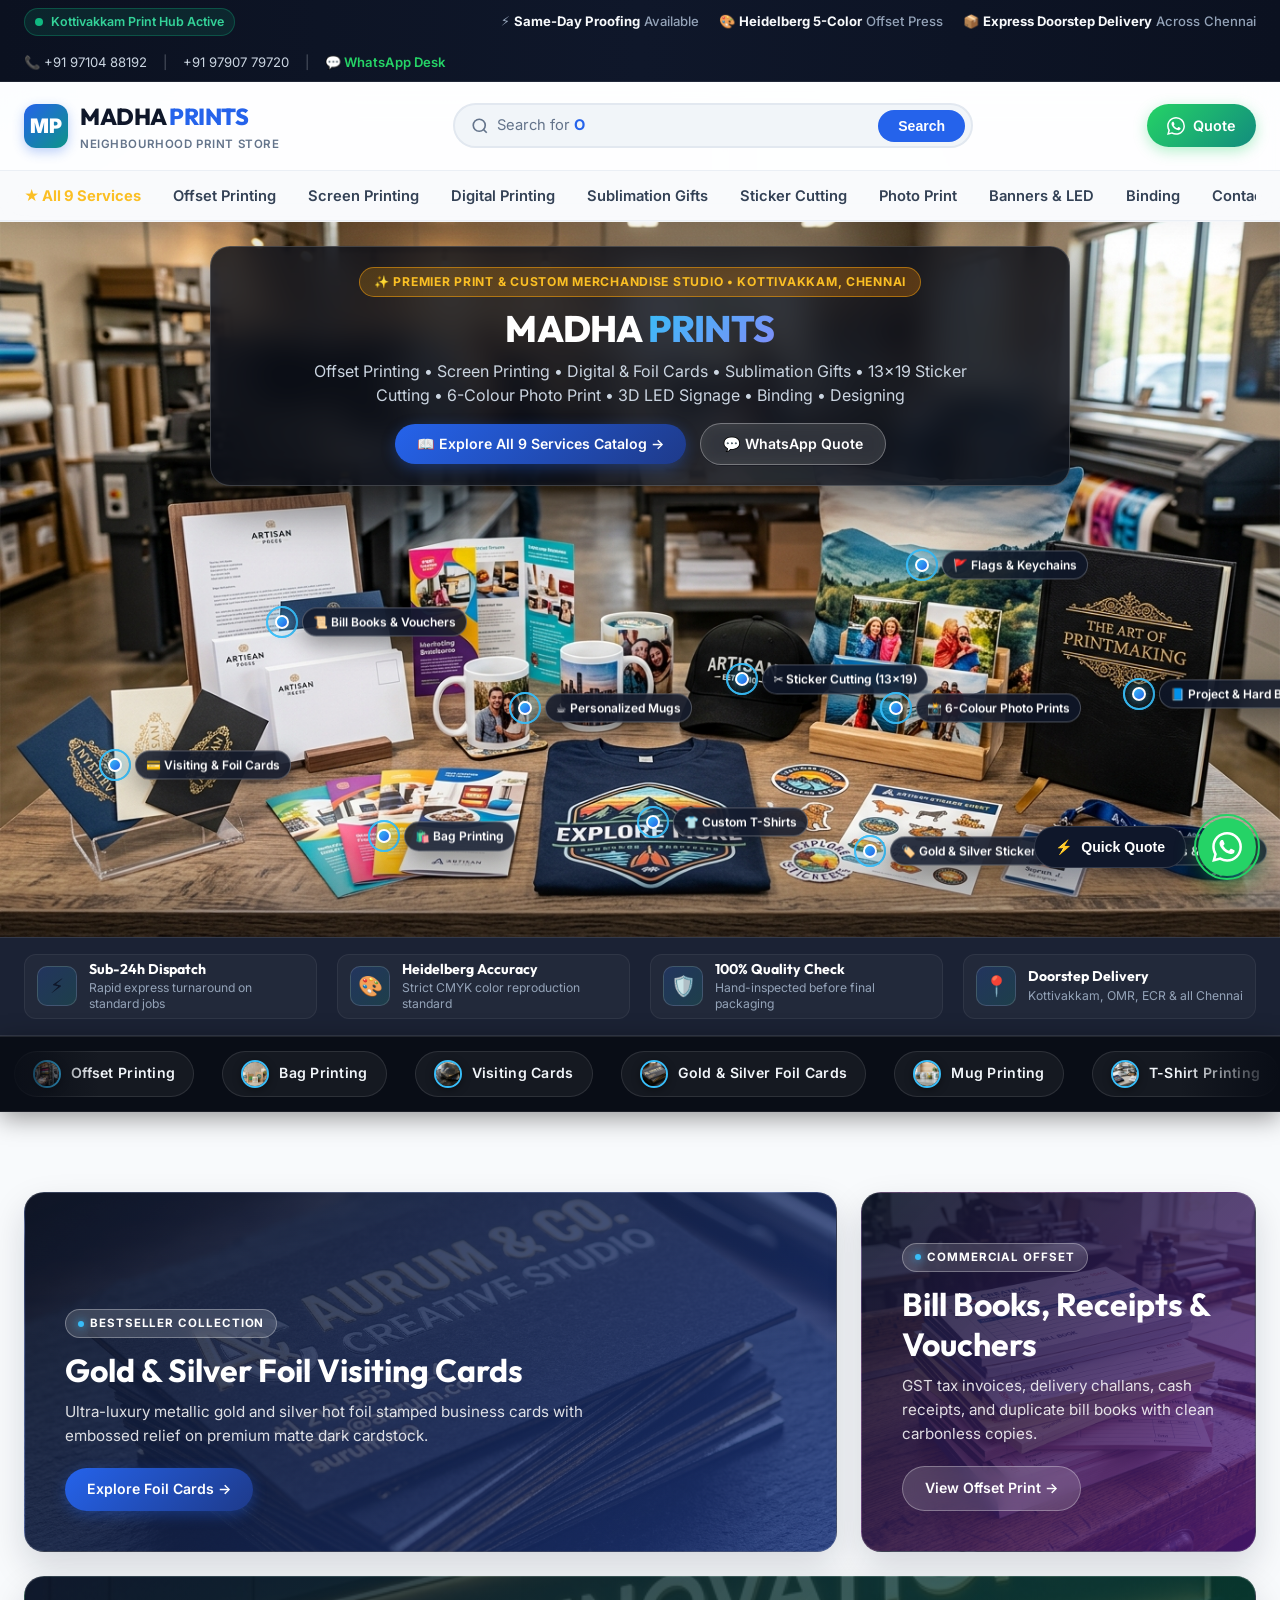
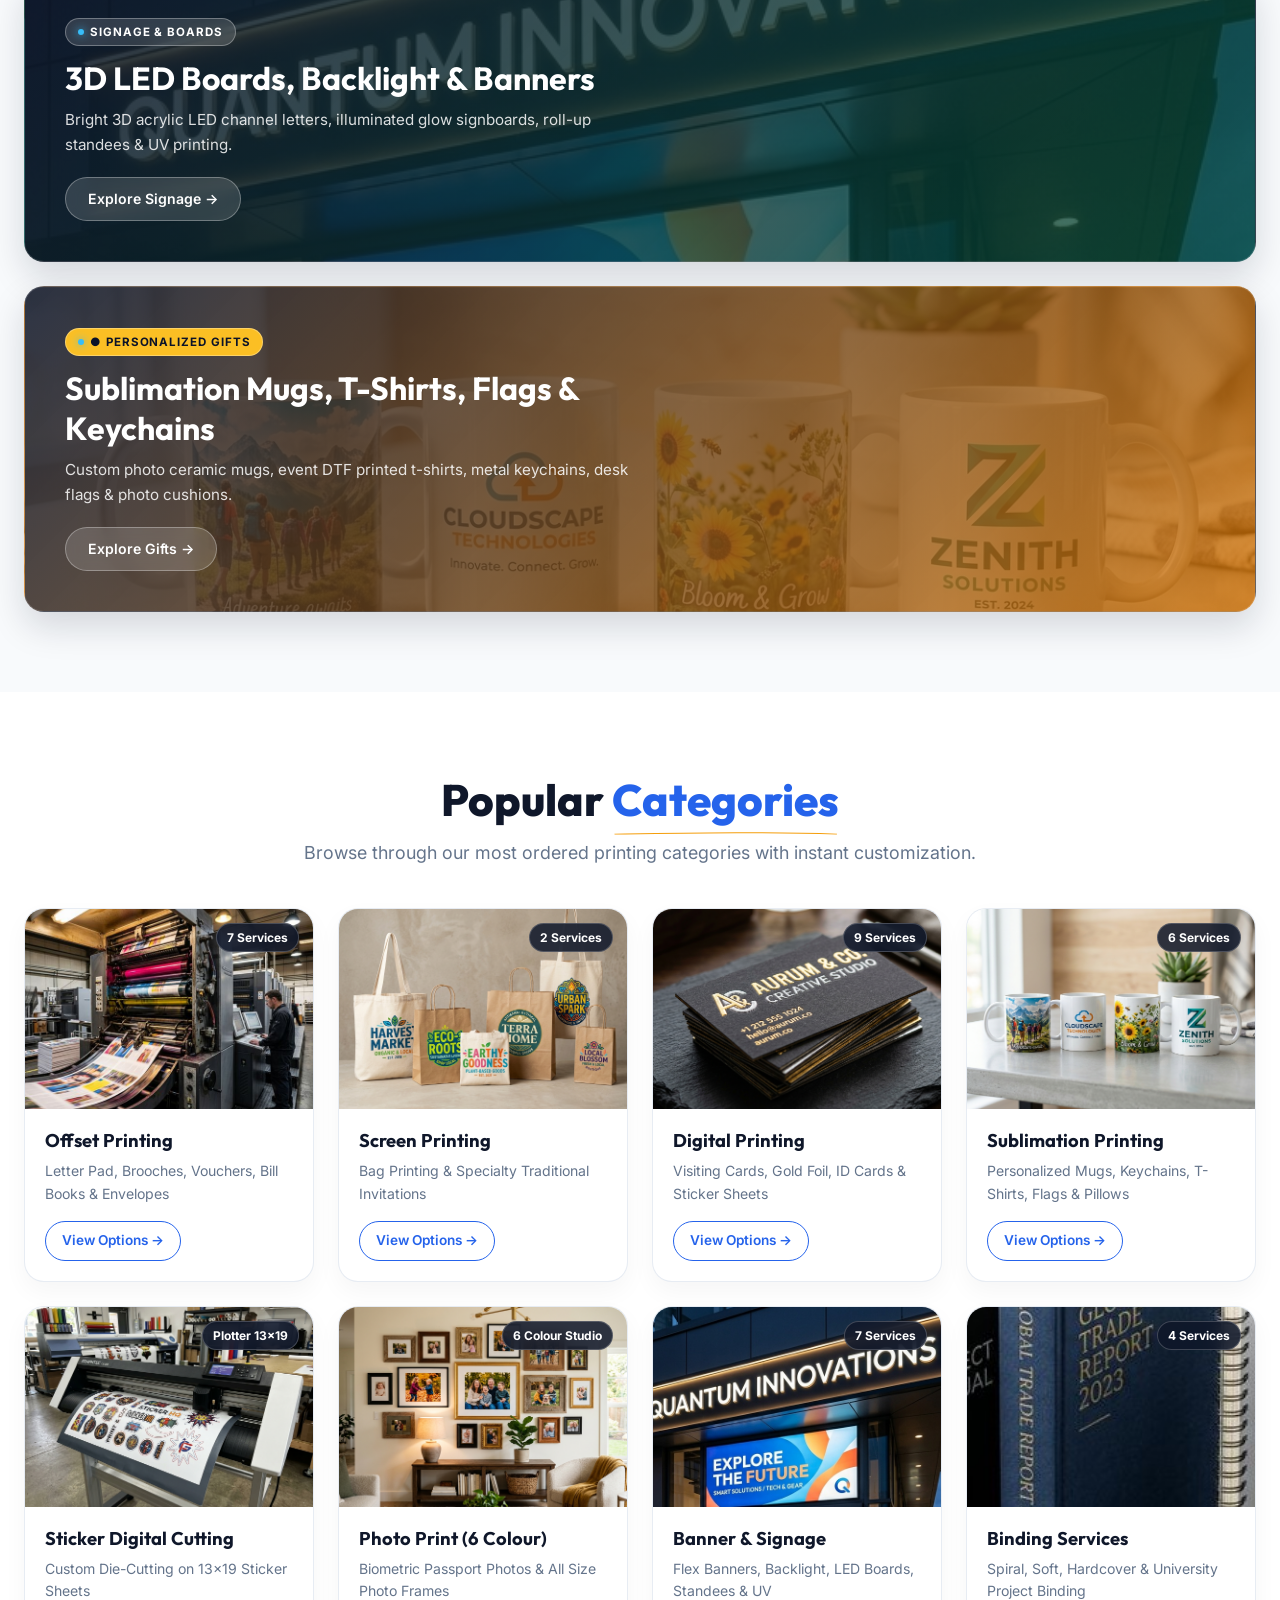
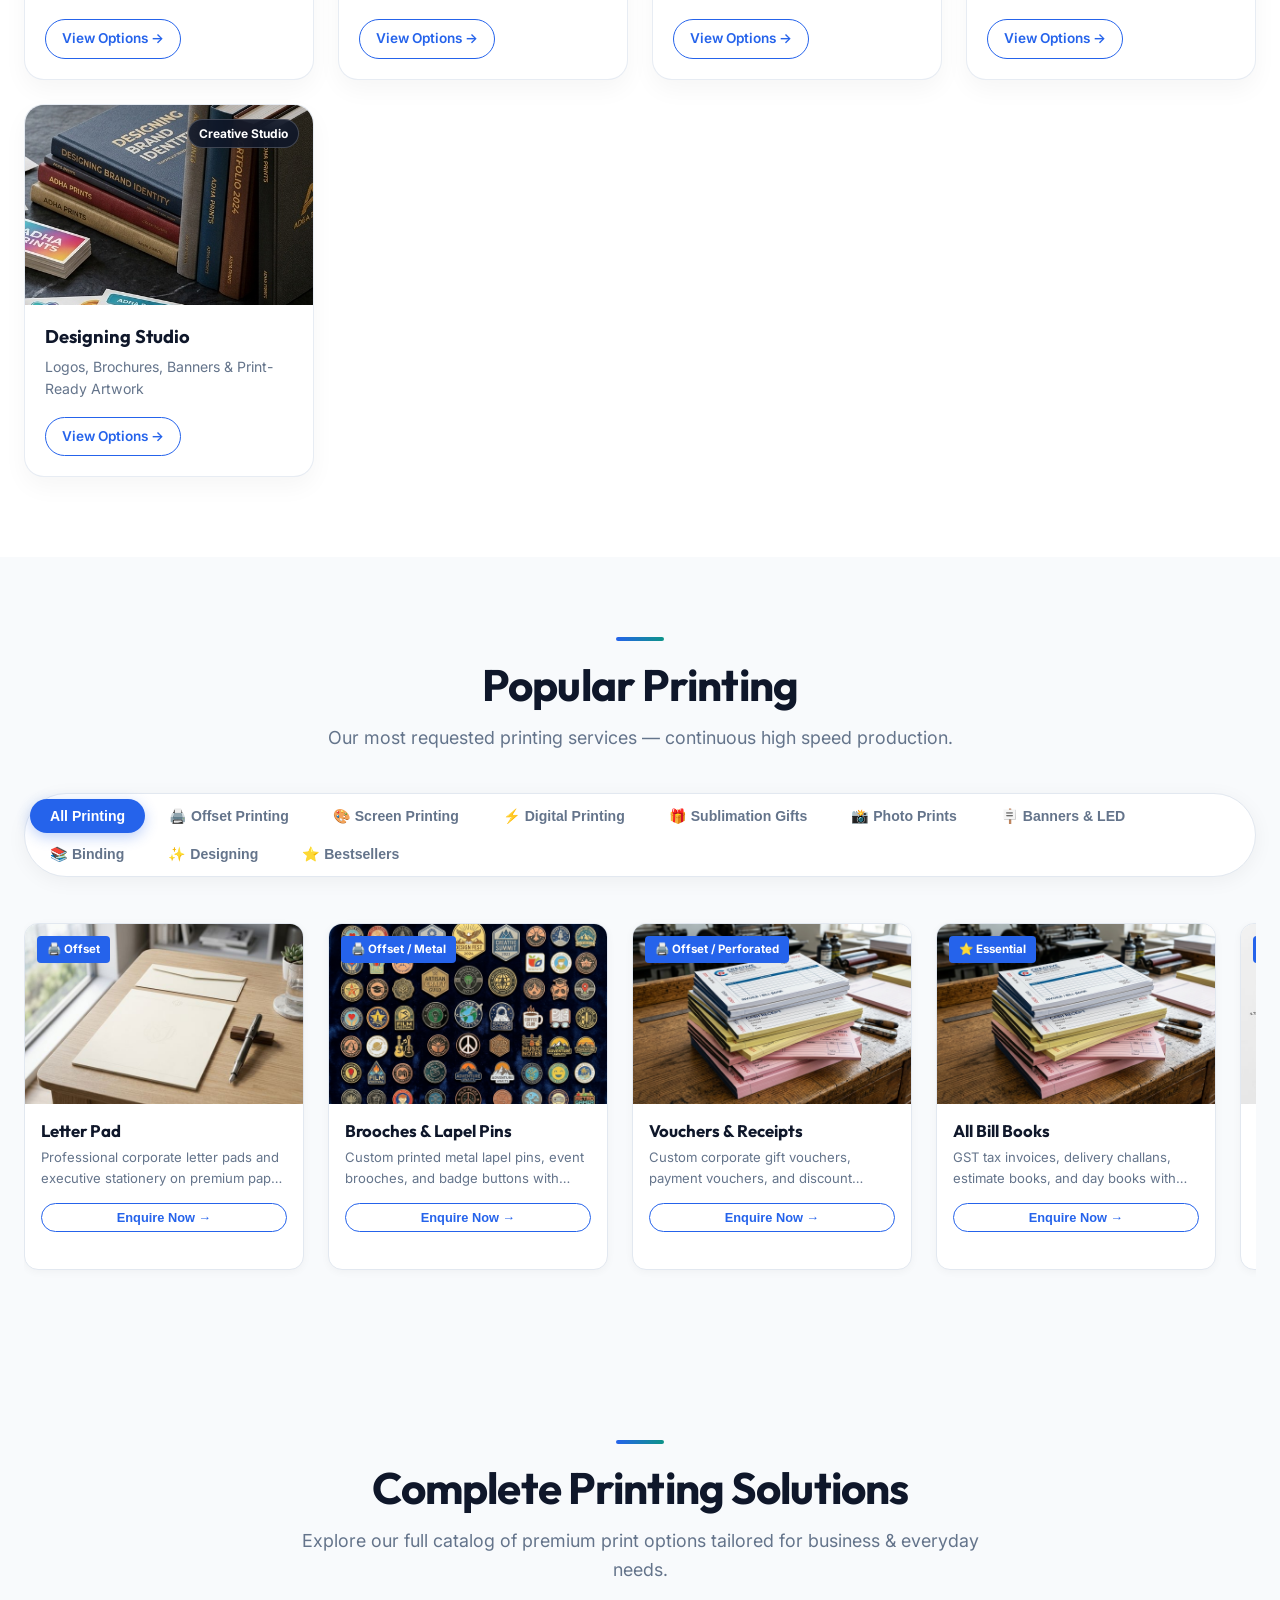
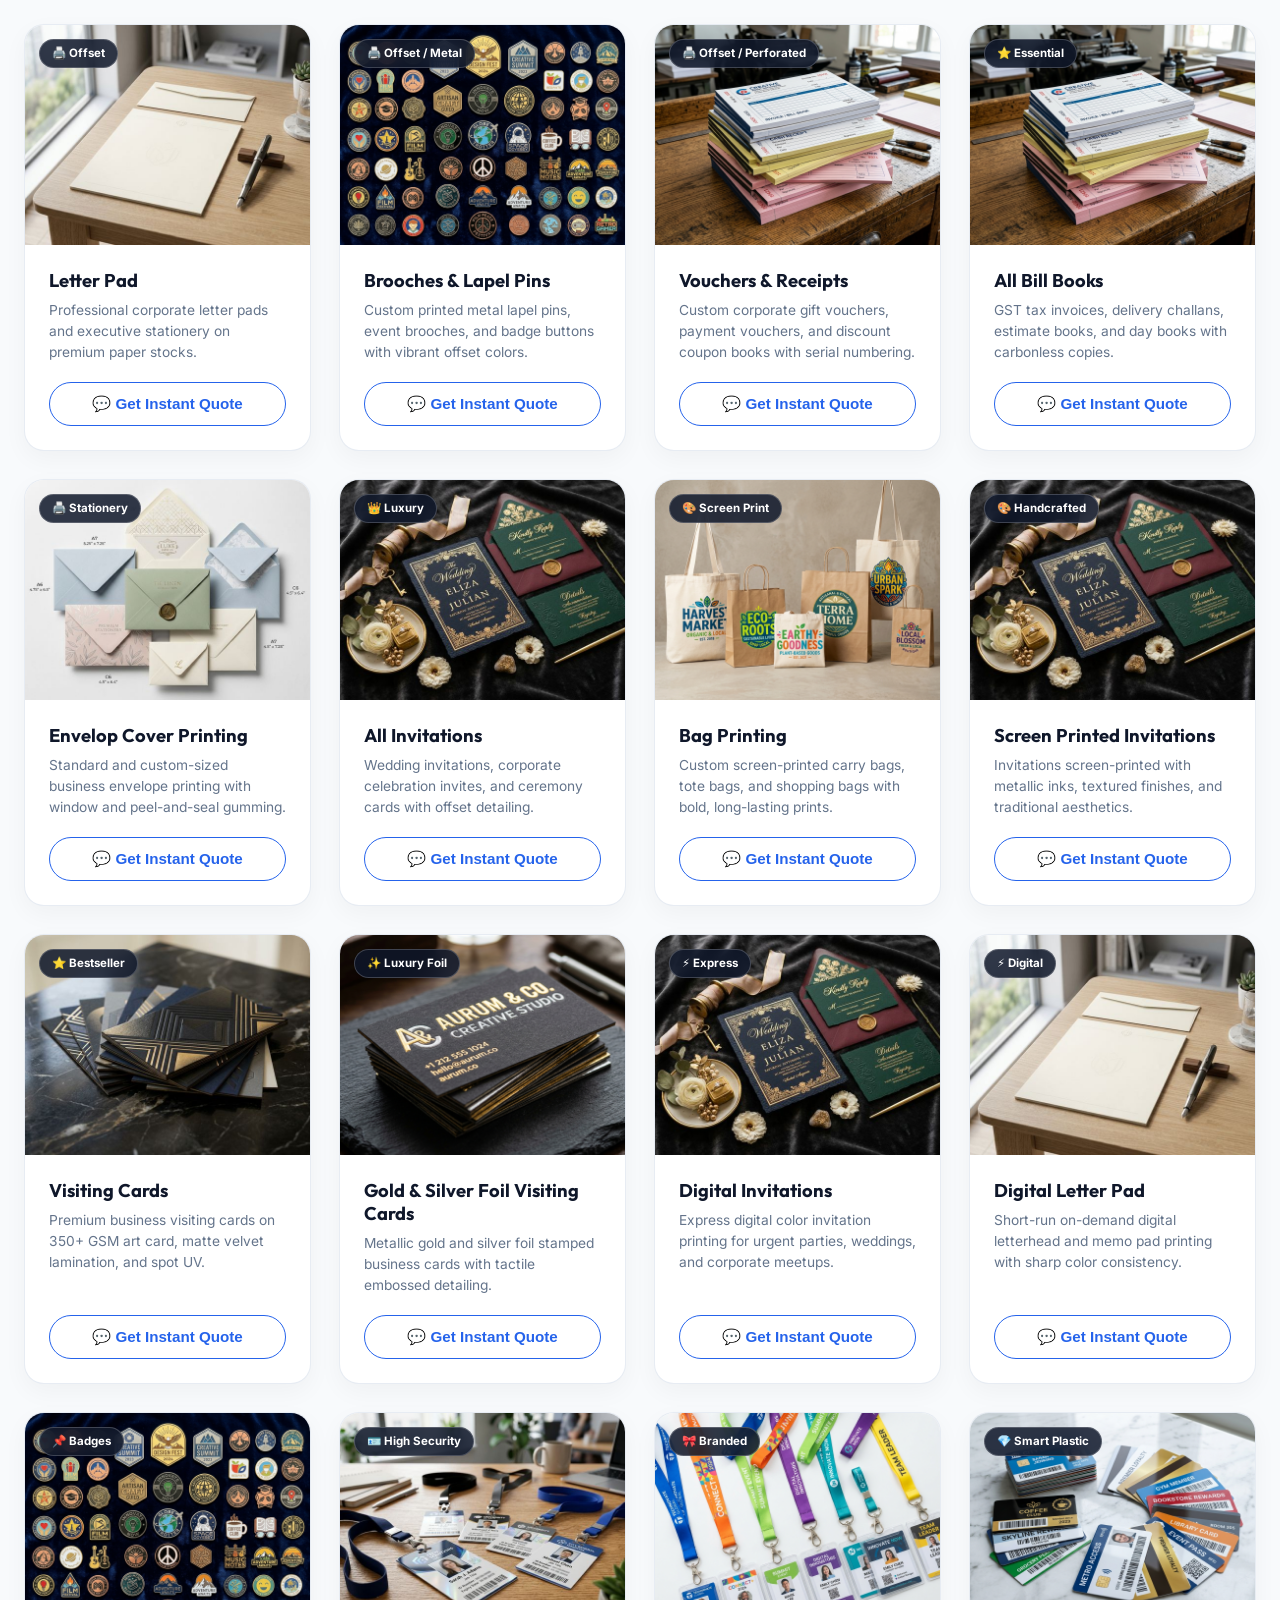
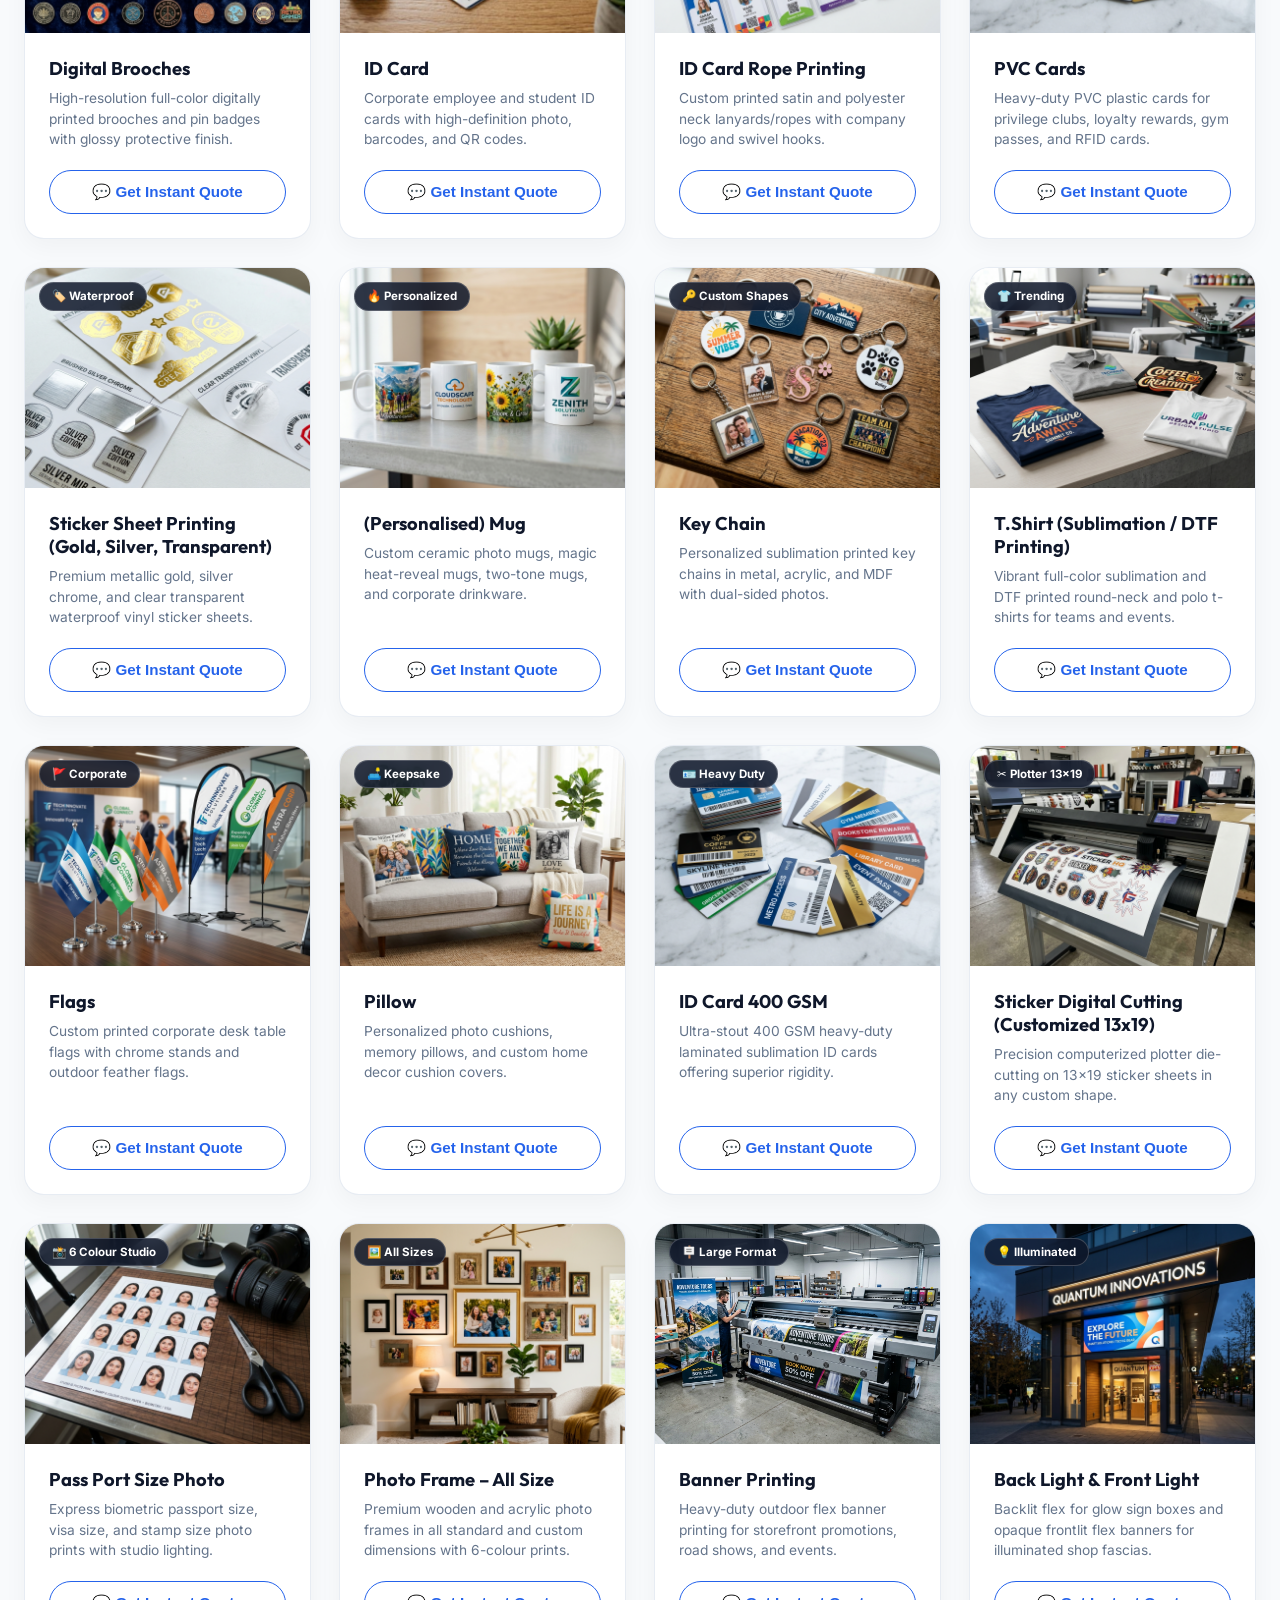
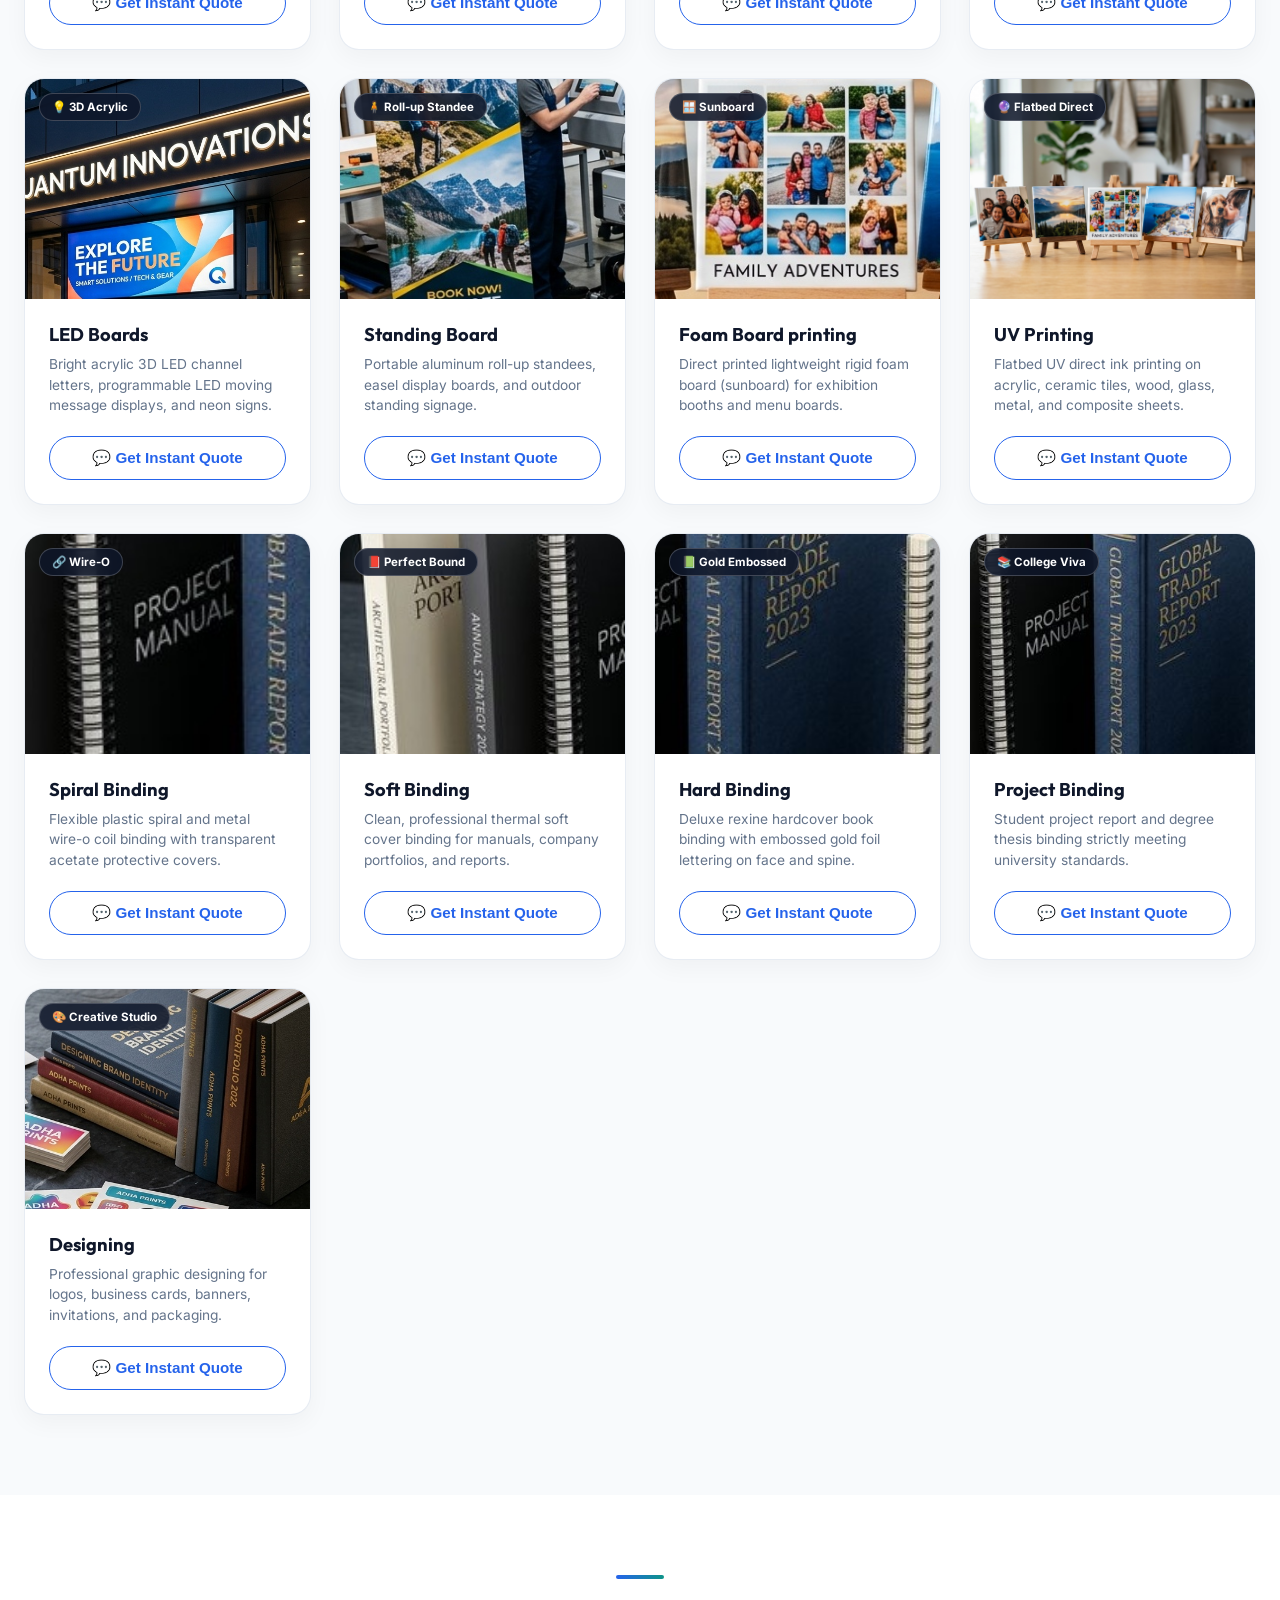
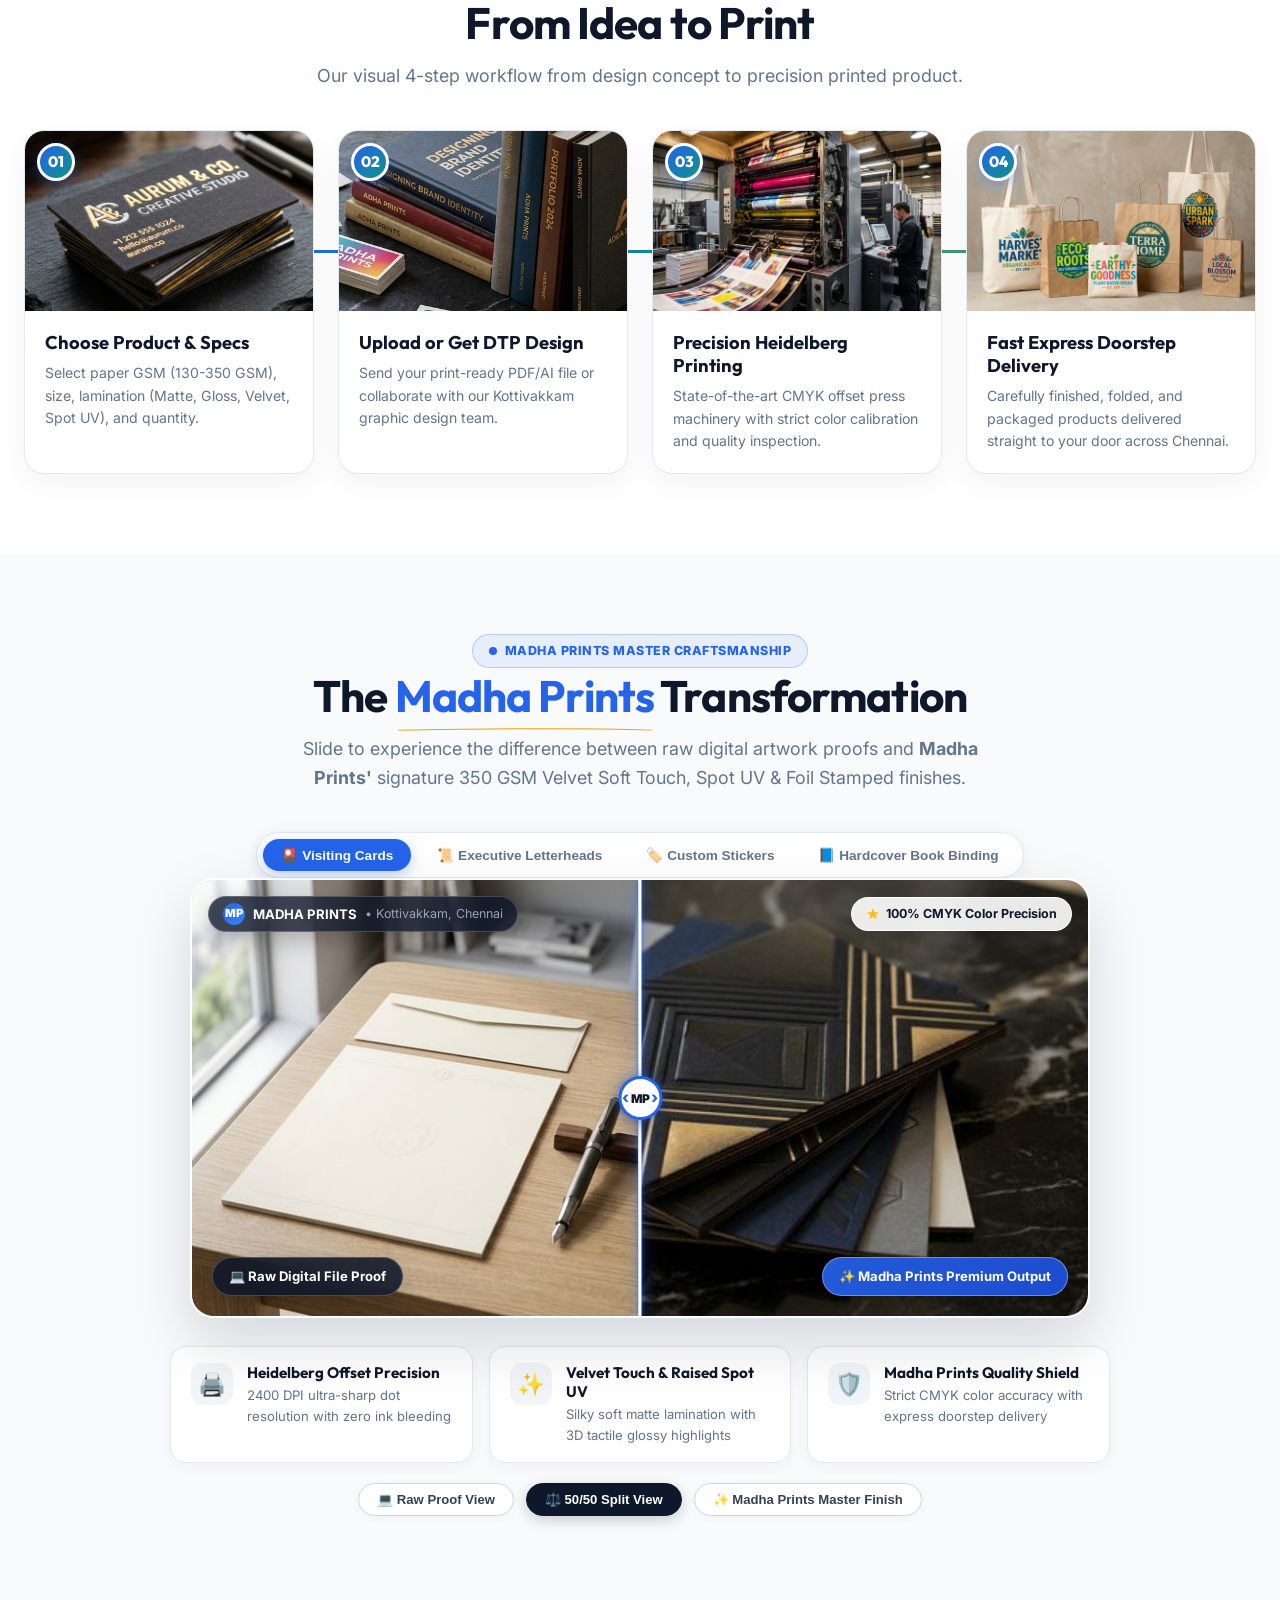
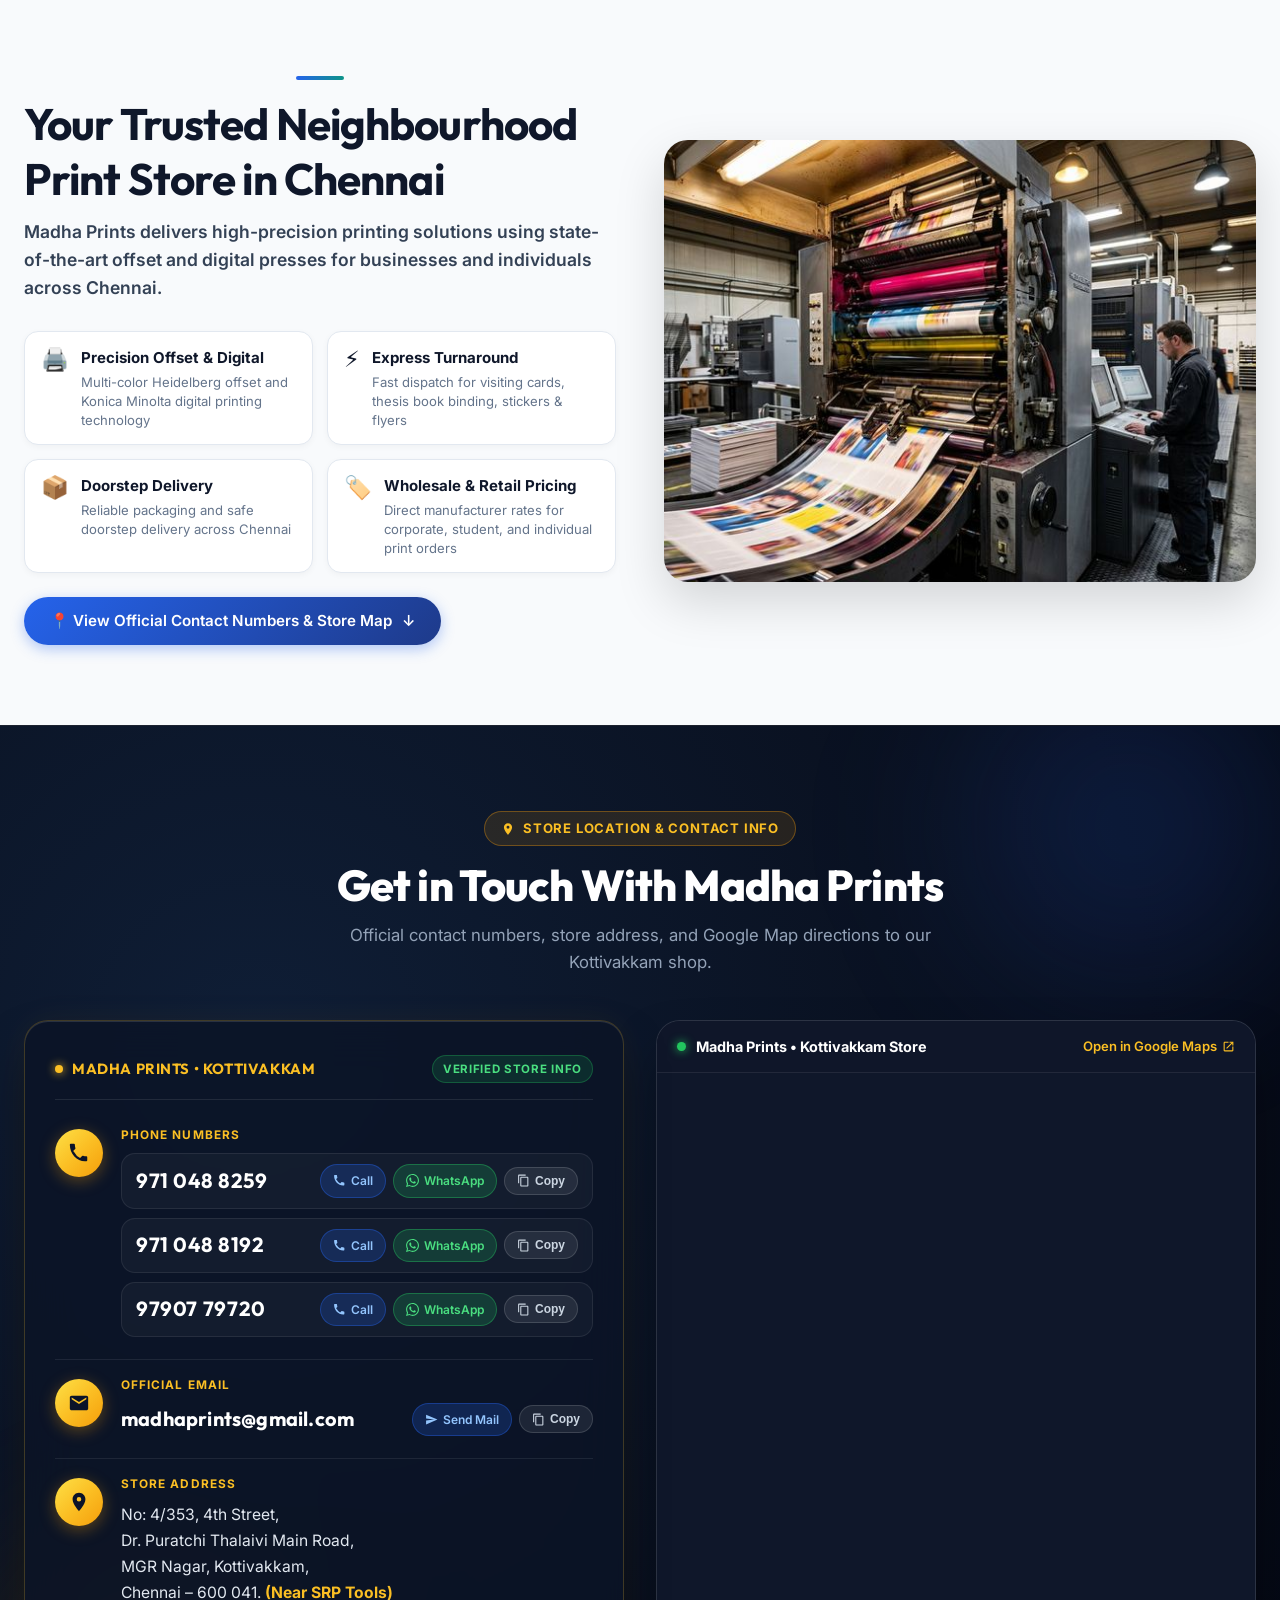
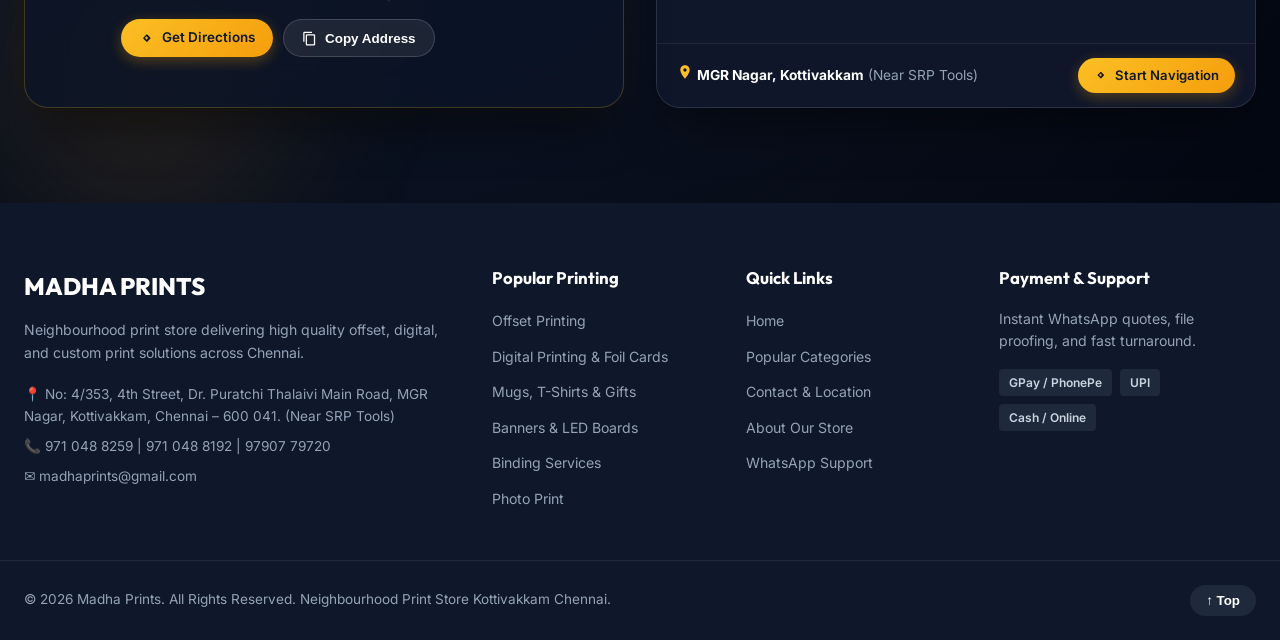
==== commit ab336917: "hiii" ====
--- a/index.html
+++ b/index.html
@@ -1255,7 +1255,7 @@
             <span class="comp-icon">🛡️</span>
             <div>
               <h4>Madha Prints Quality Shield</h4>
-              <p>100% color accuracy guarantee with express doorstep delivery</p>
+              <p>Strict CMYK color accuracy with express doorstep delivery</p>
             </div>
           </div>
         </div>
@@ -1320,10 +1320,6 @@
           <div class="about-image-card reveal-right" data-tilt>
             <div class="card-specular-glow"></div>
             <img src="offset-printing.jpg" alt="Madha Prints Offset Machine & Quality Check" loading="lazy" decoding="async" width="600" height="400" />
-            <div class="experience-badge">
-              <span class="exp-number">100%</span>
-              <span class="exp-label">Quality Guaranteed</span>
-            </div>
           </div>
         </div>
       </div>
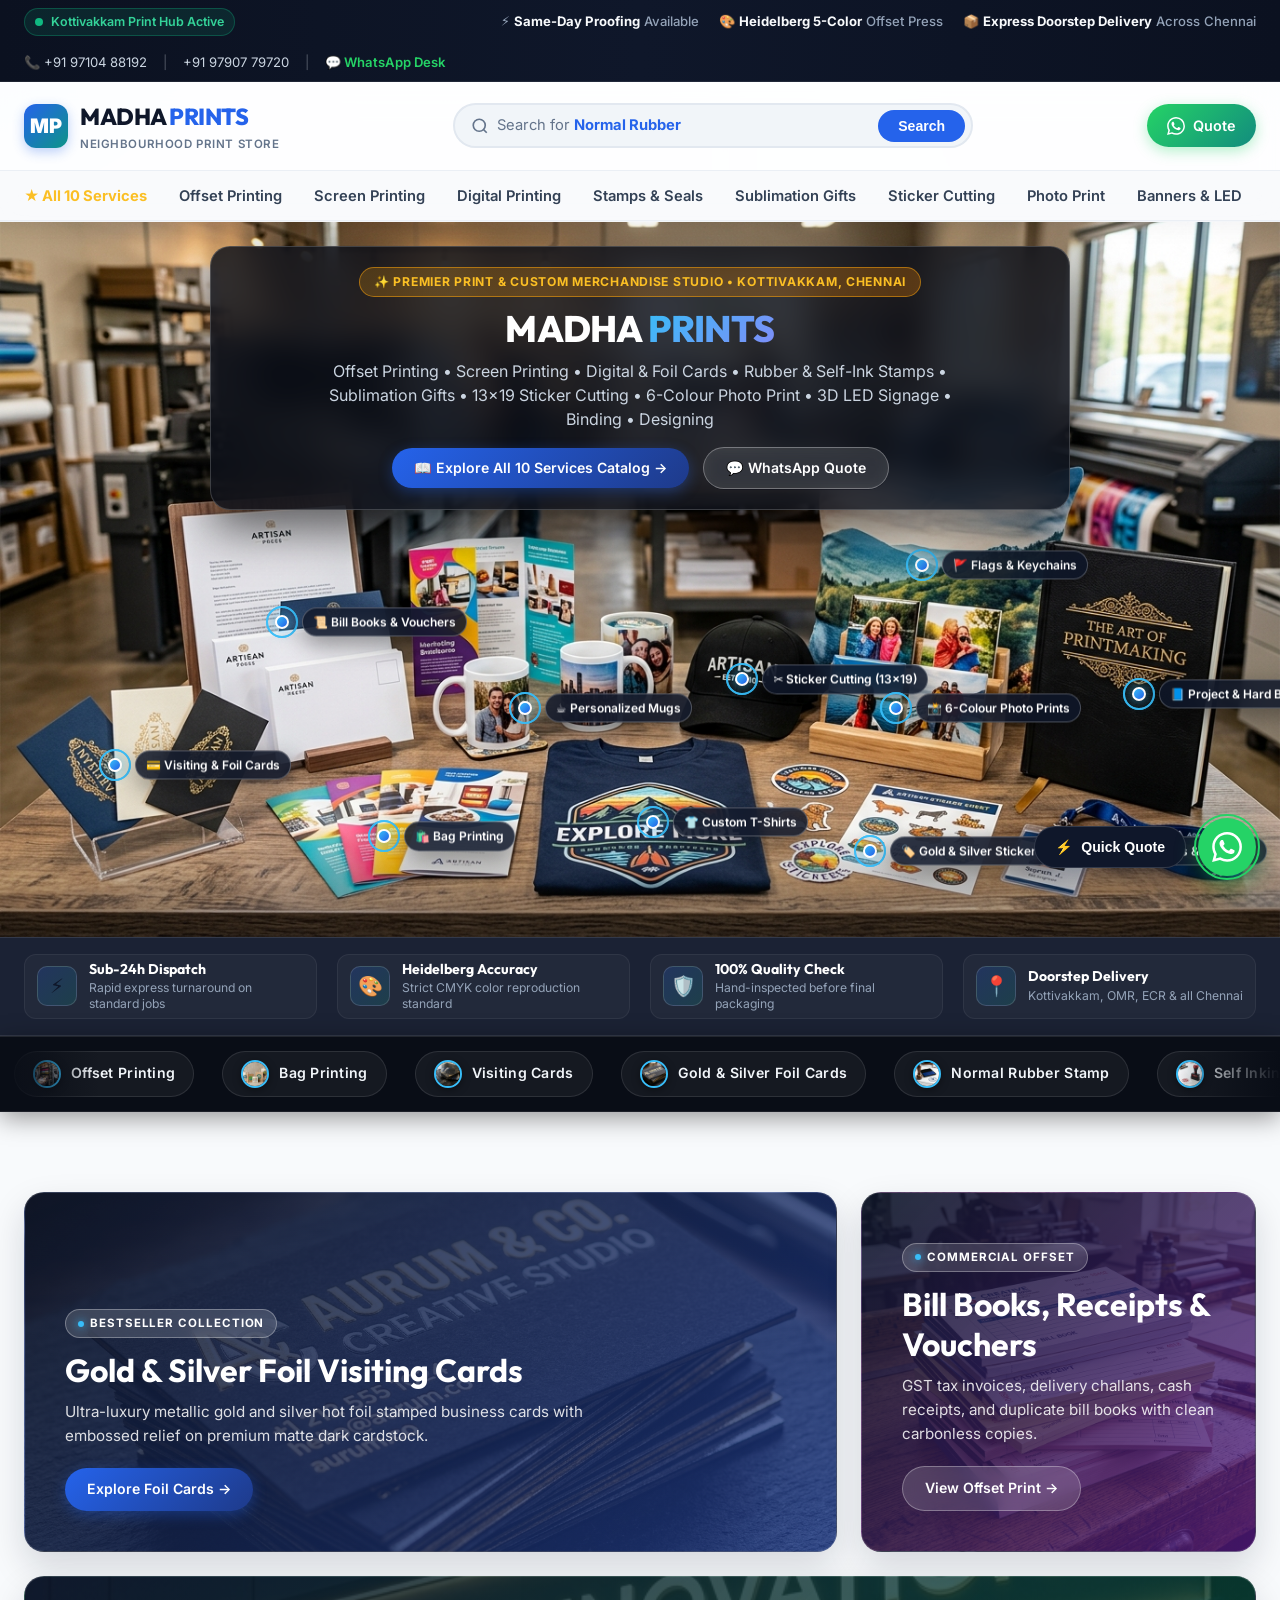
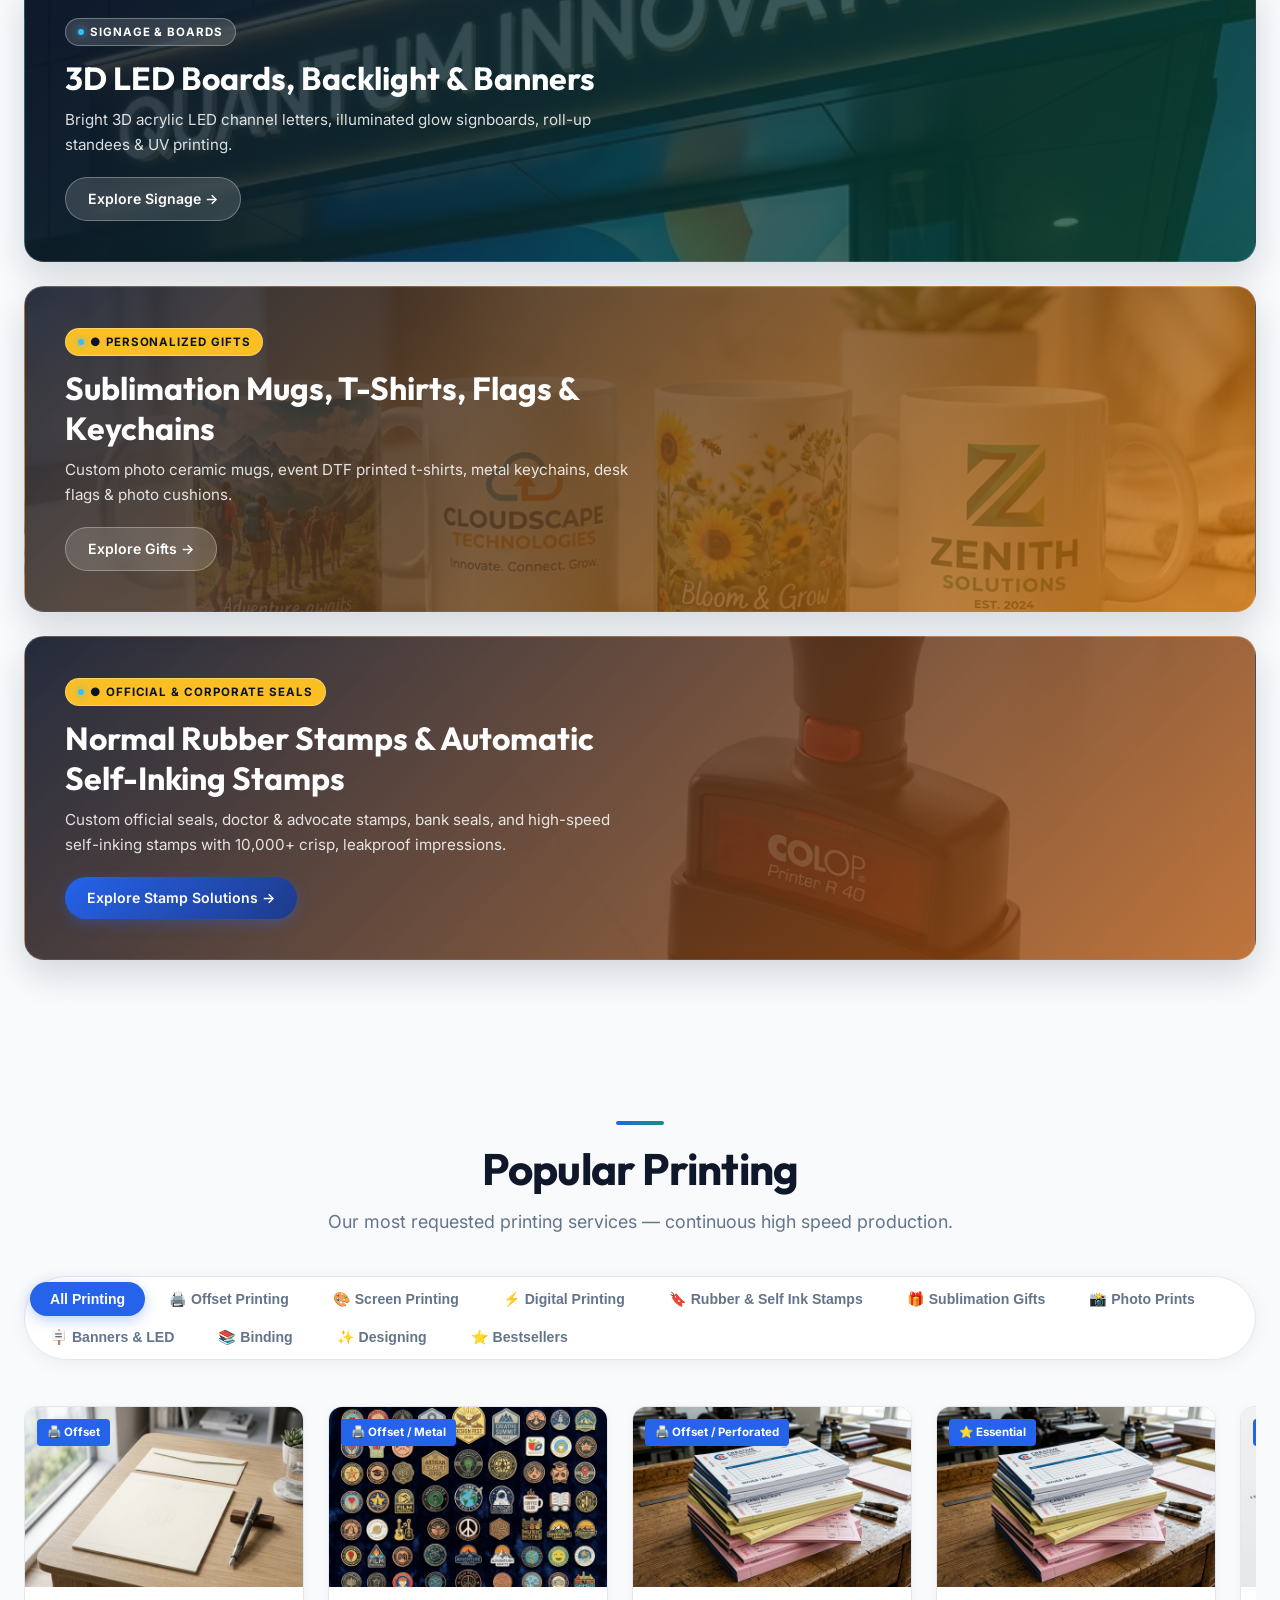
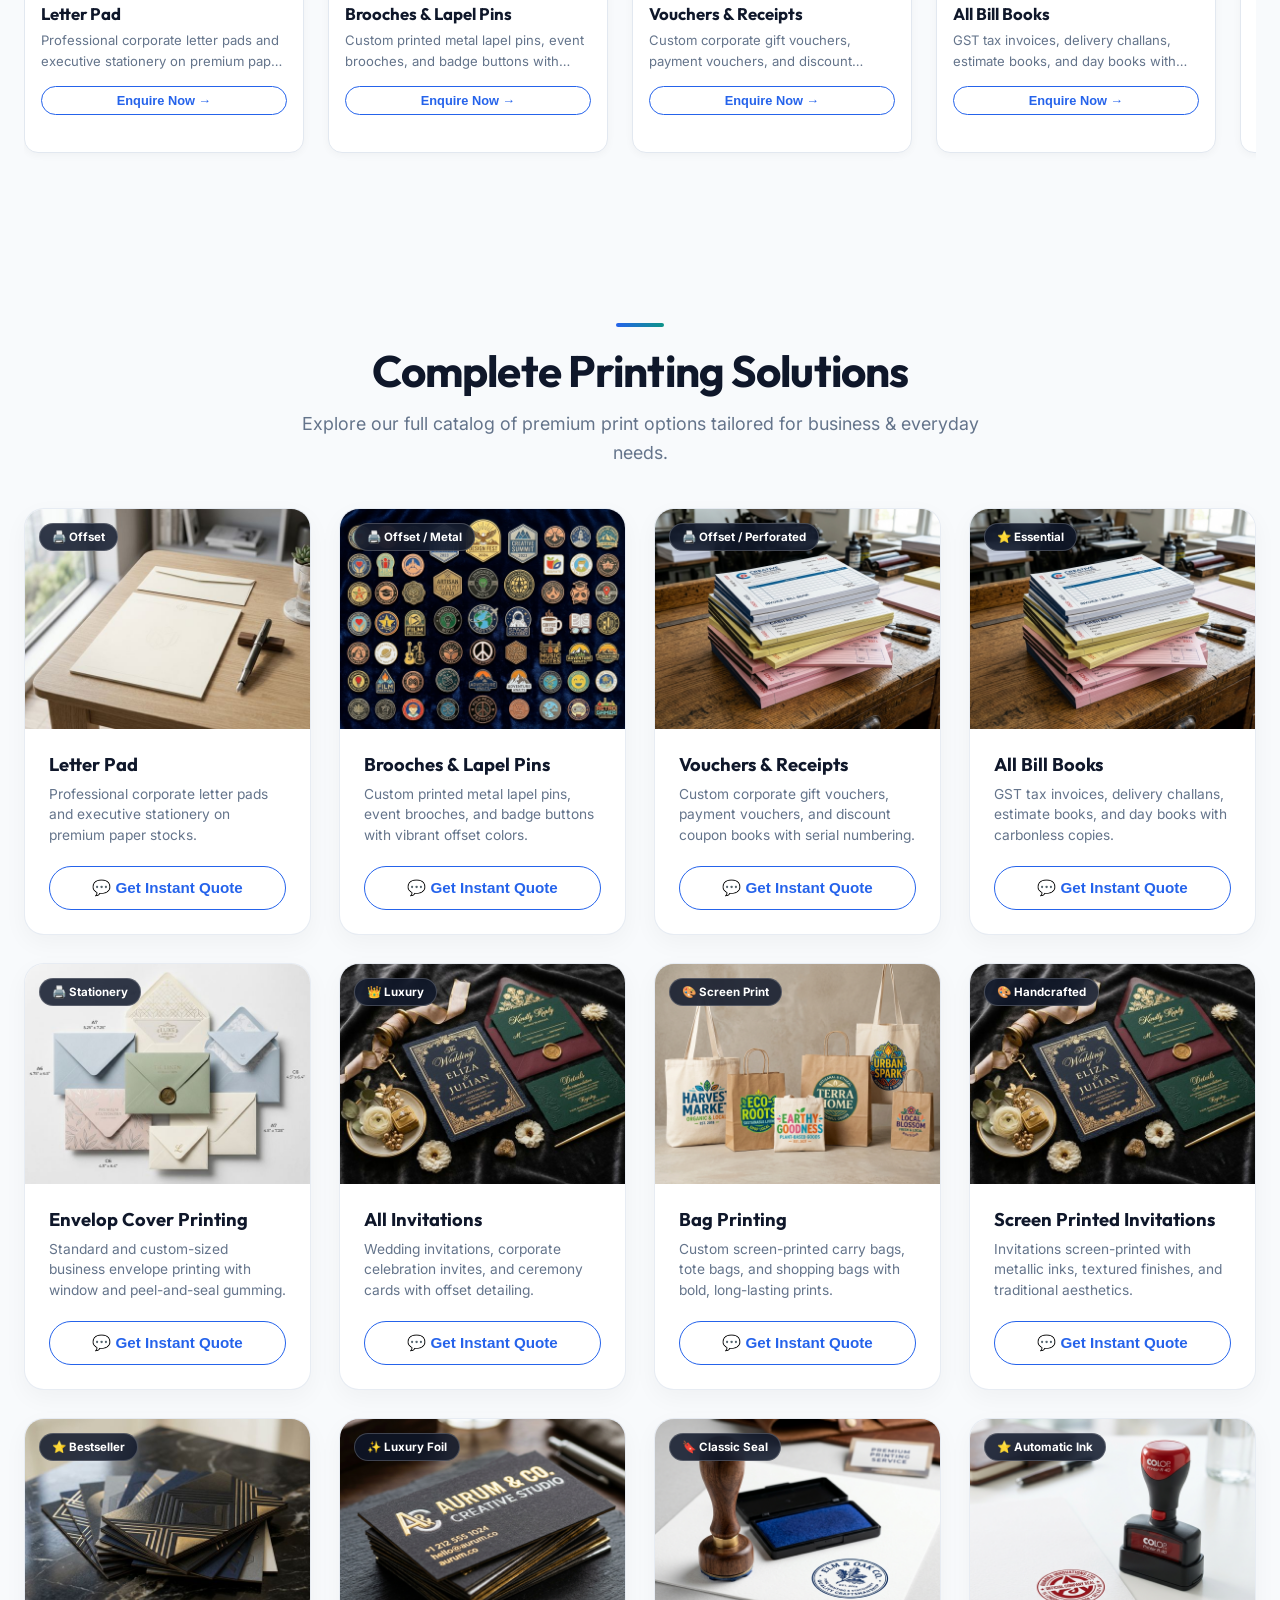
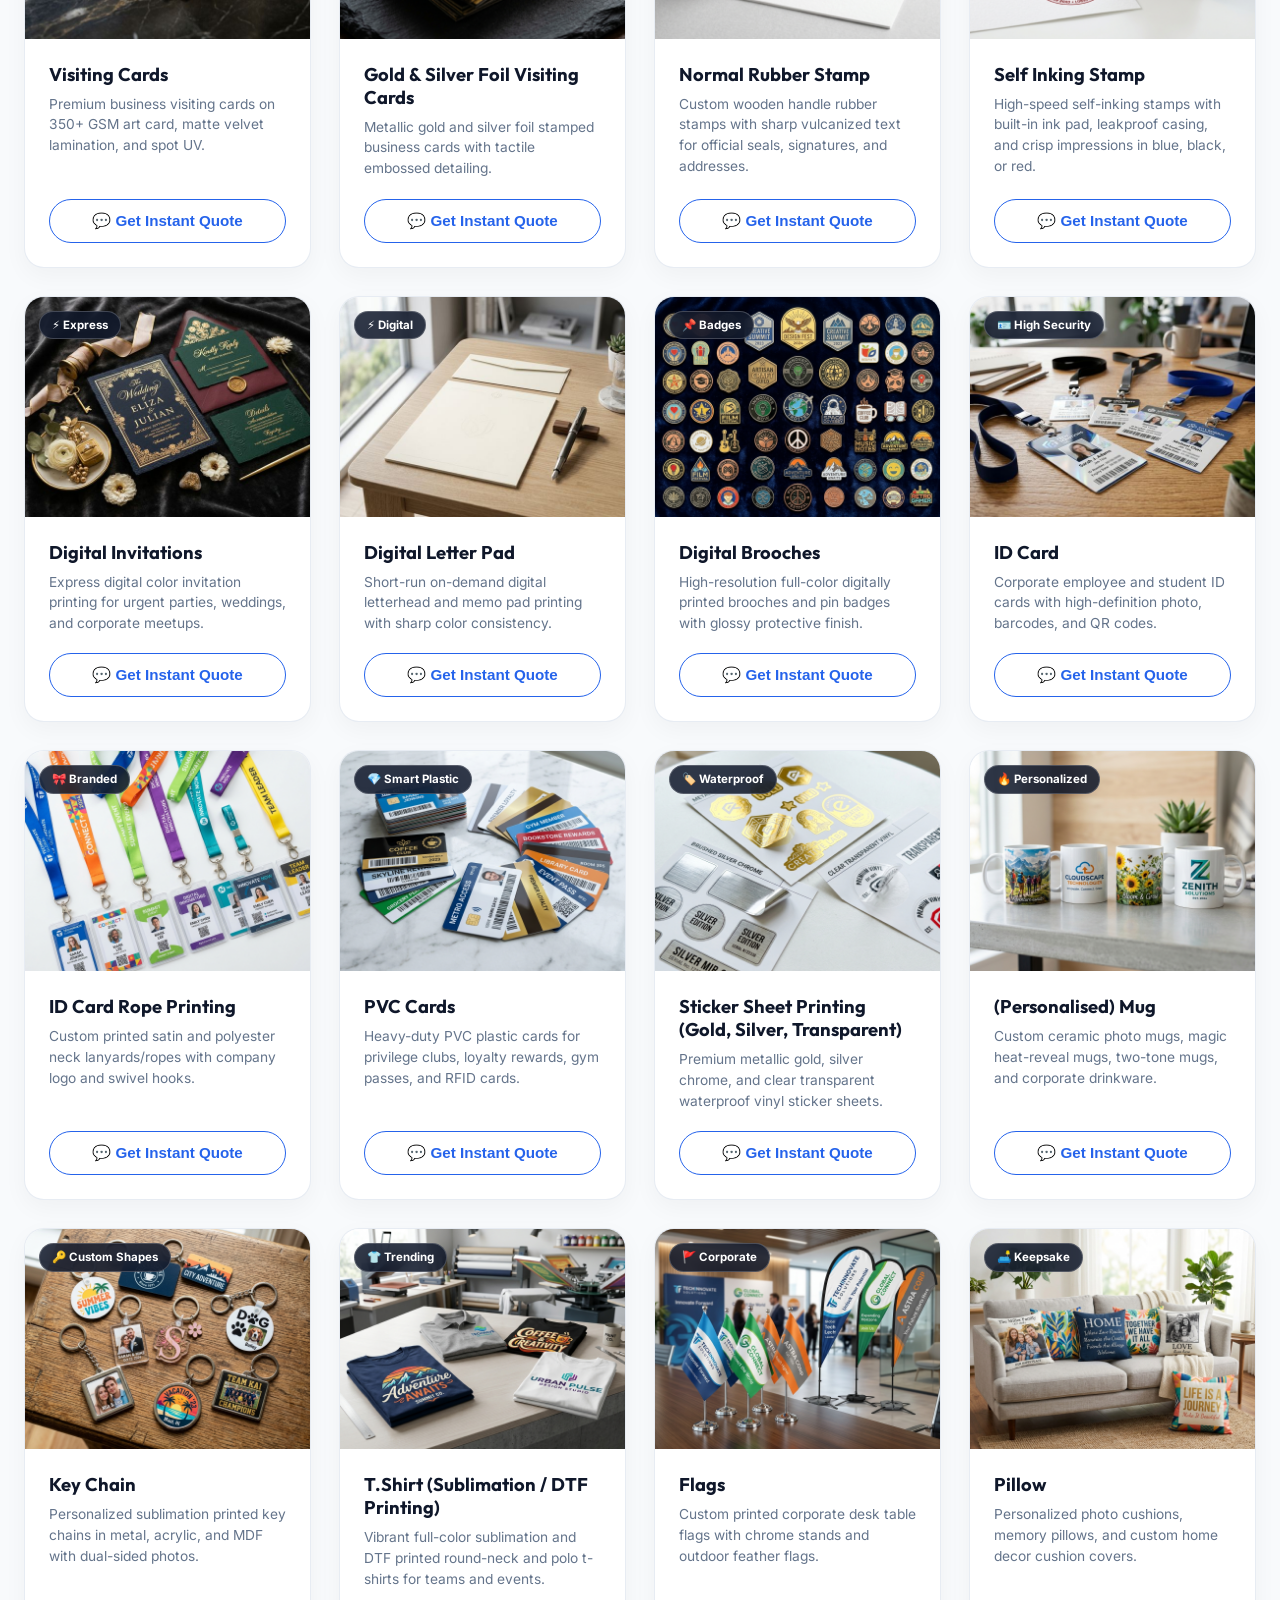
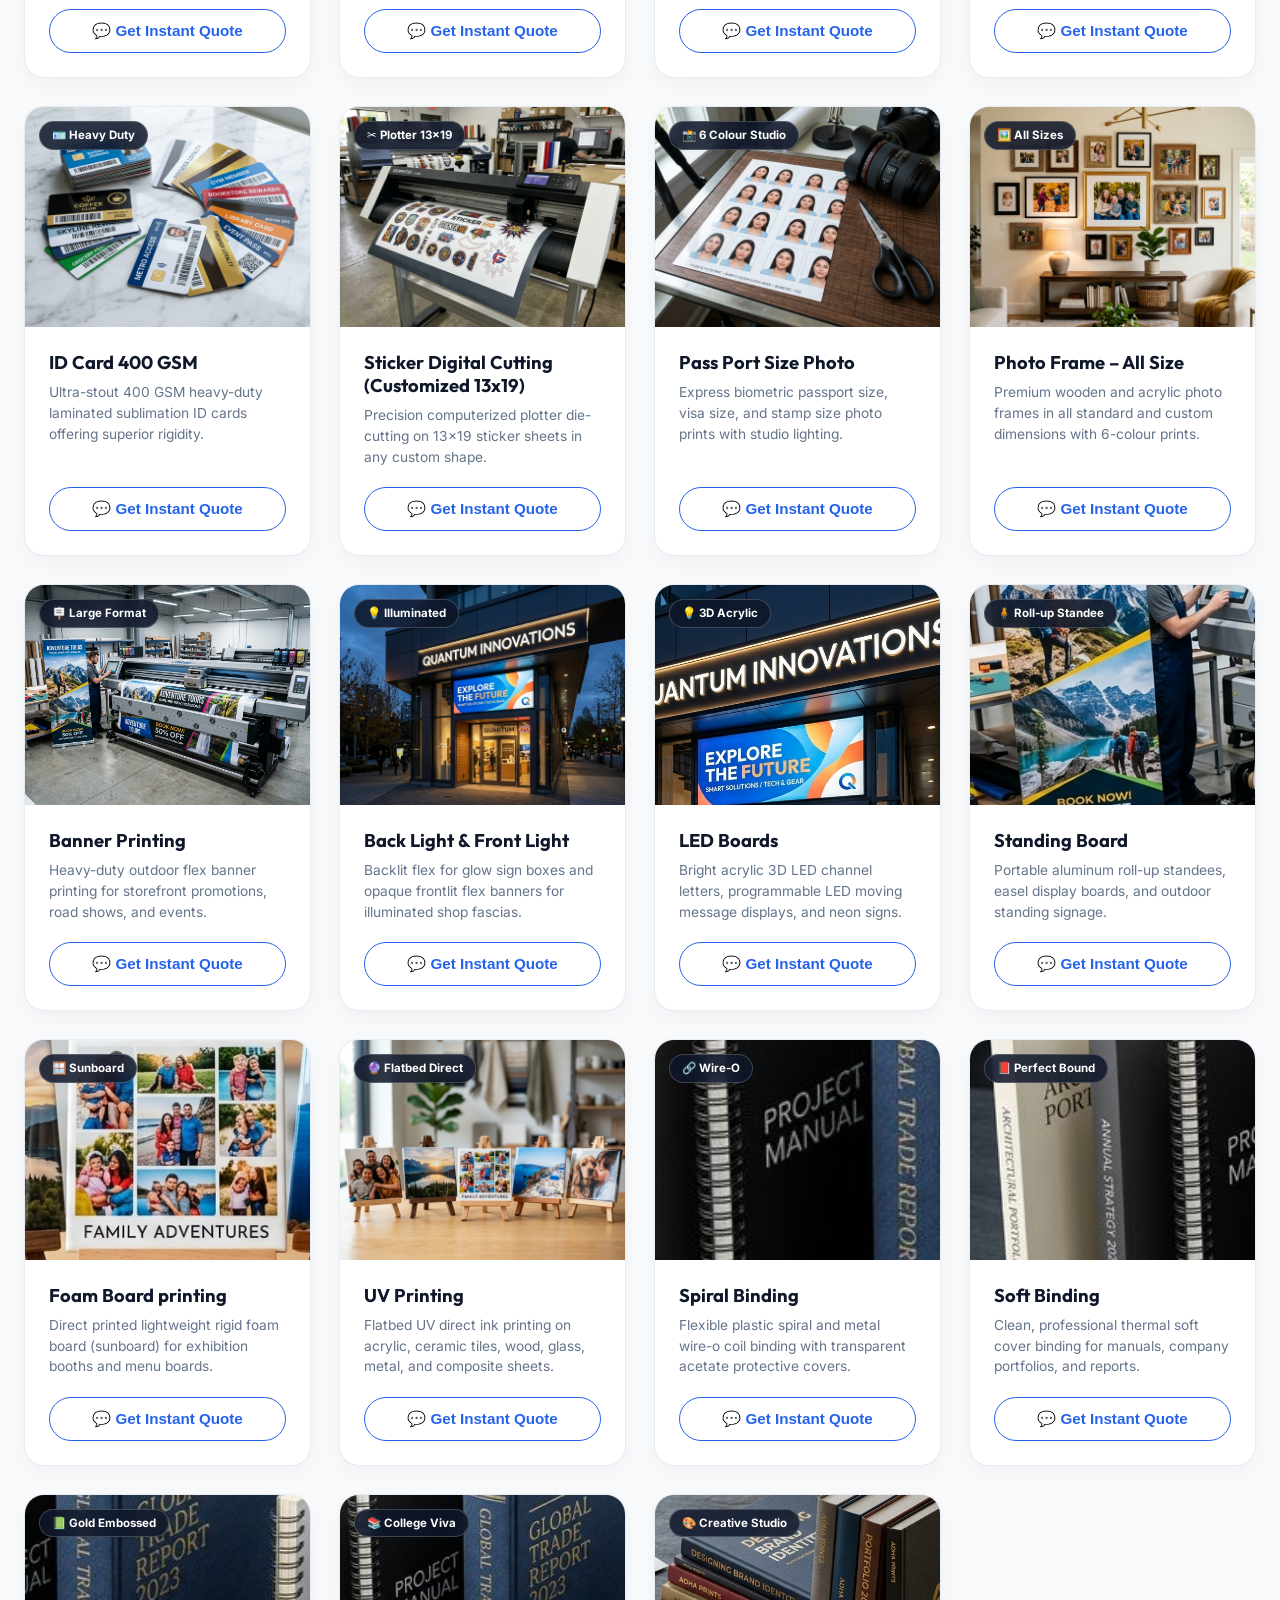
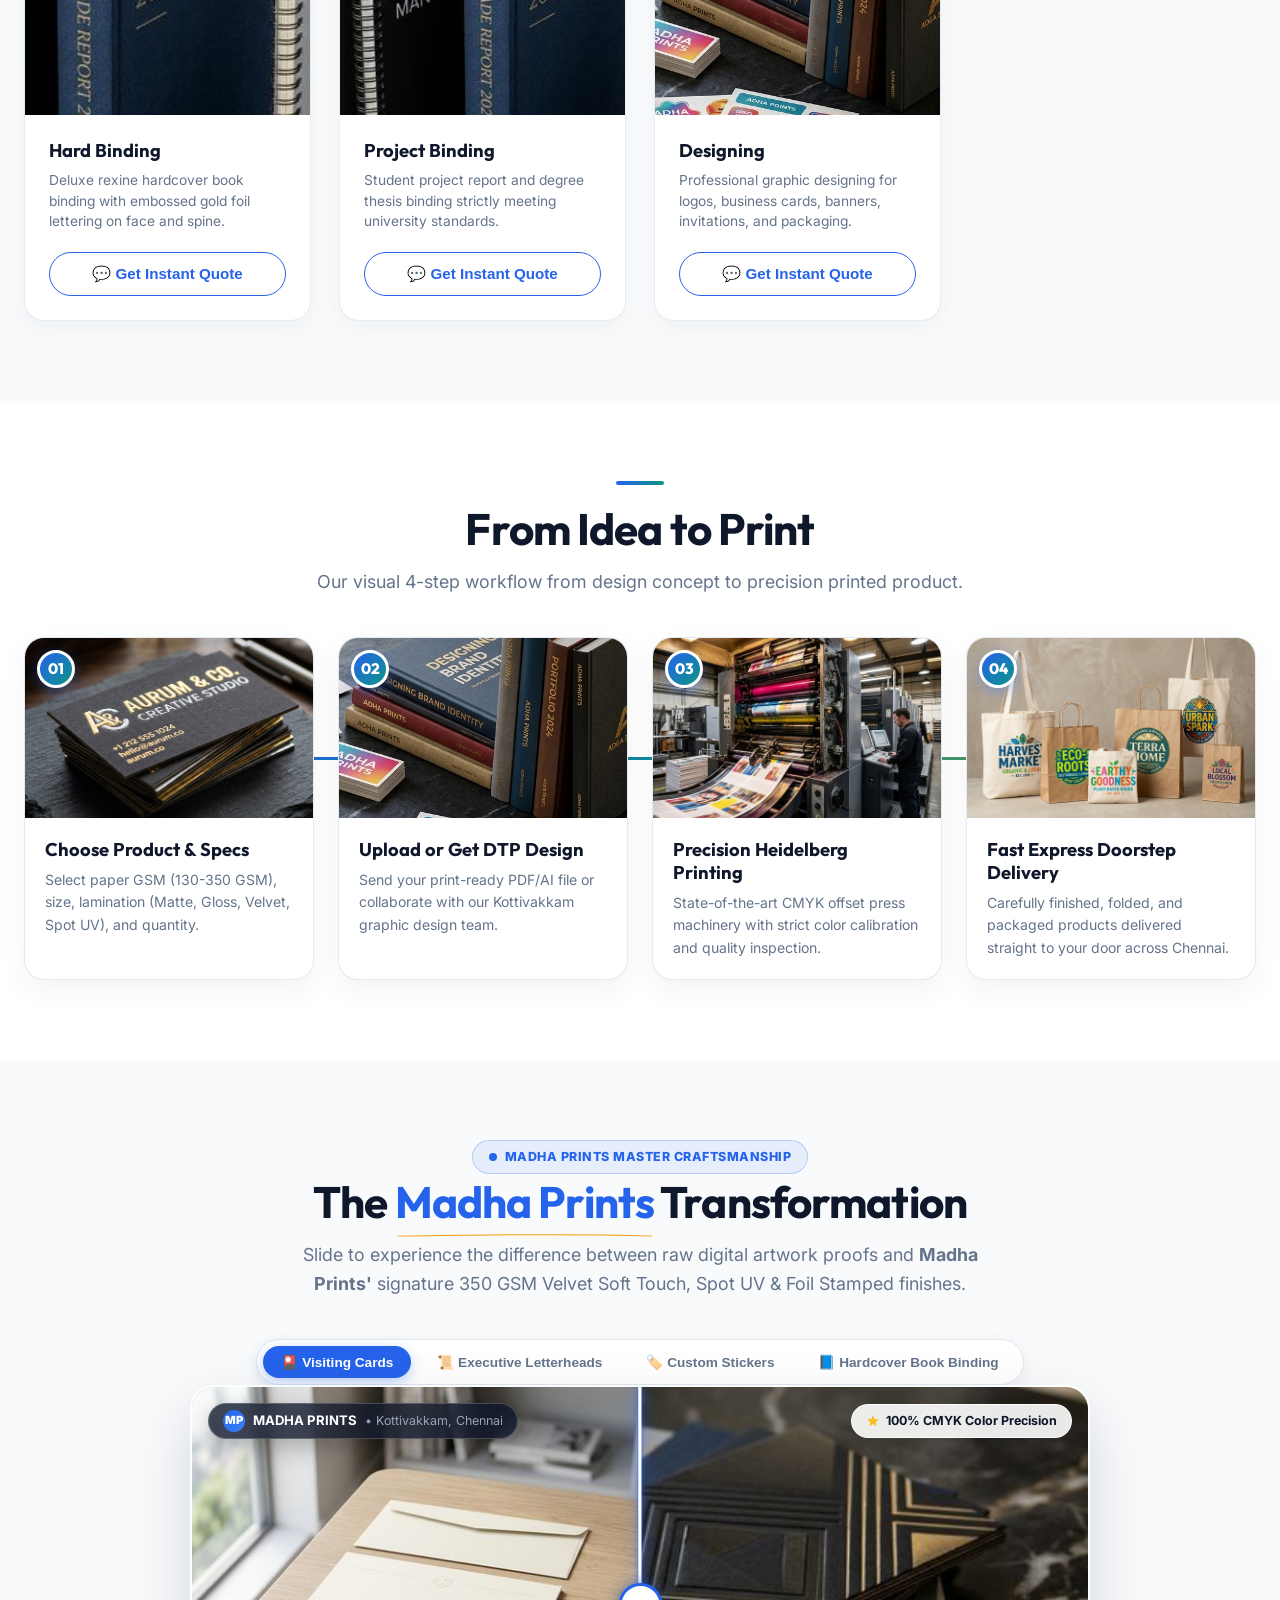
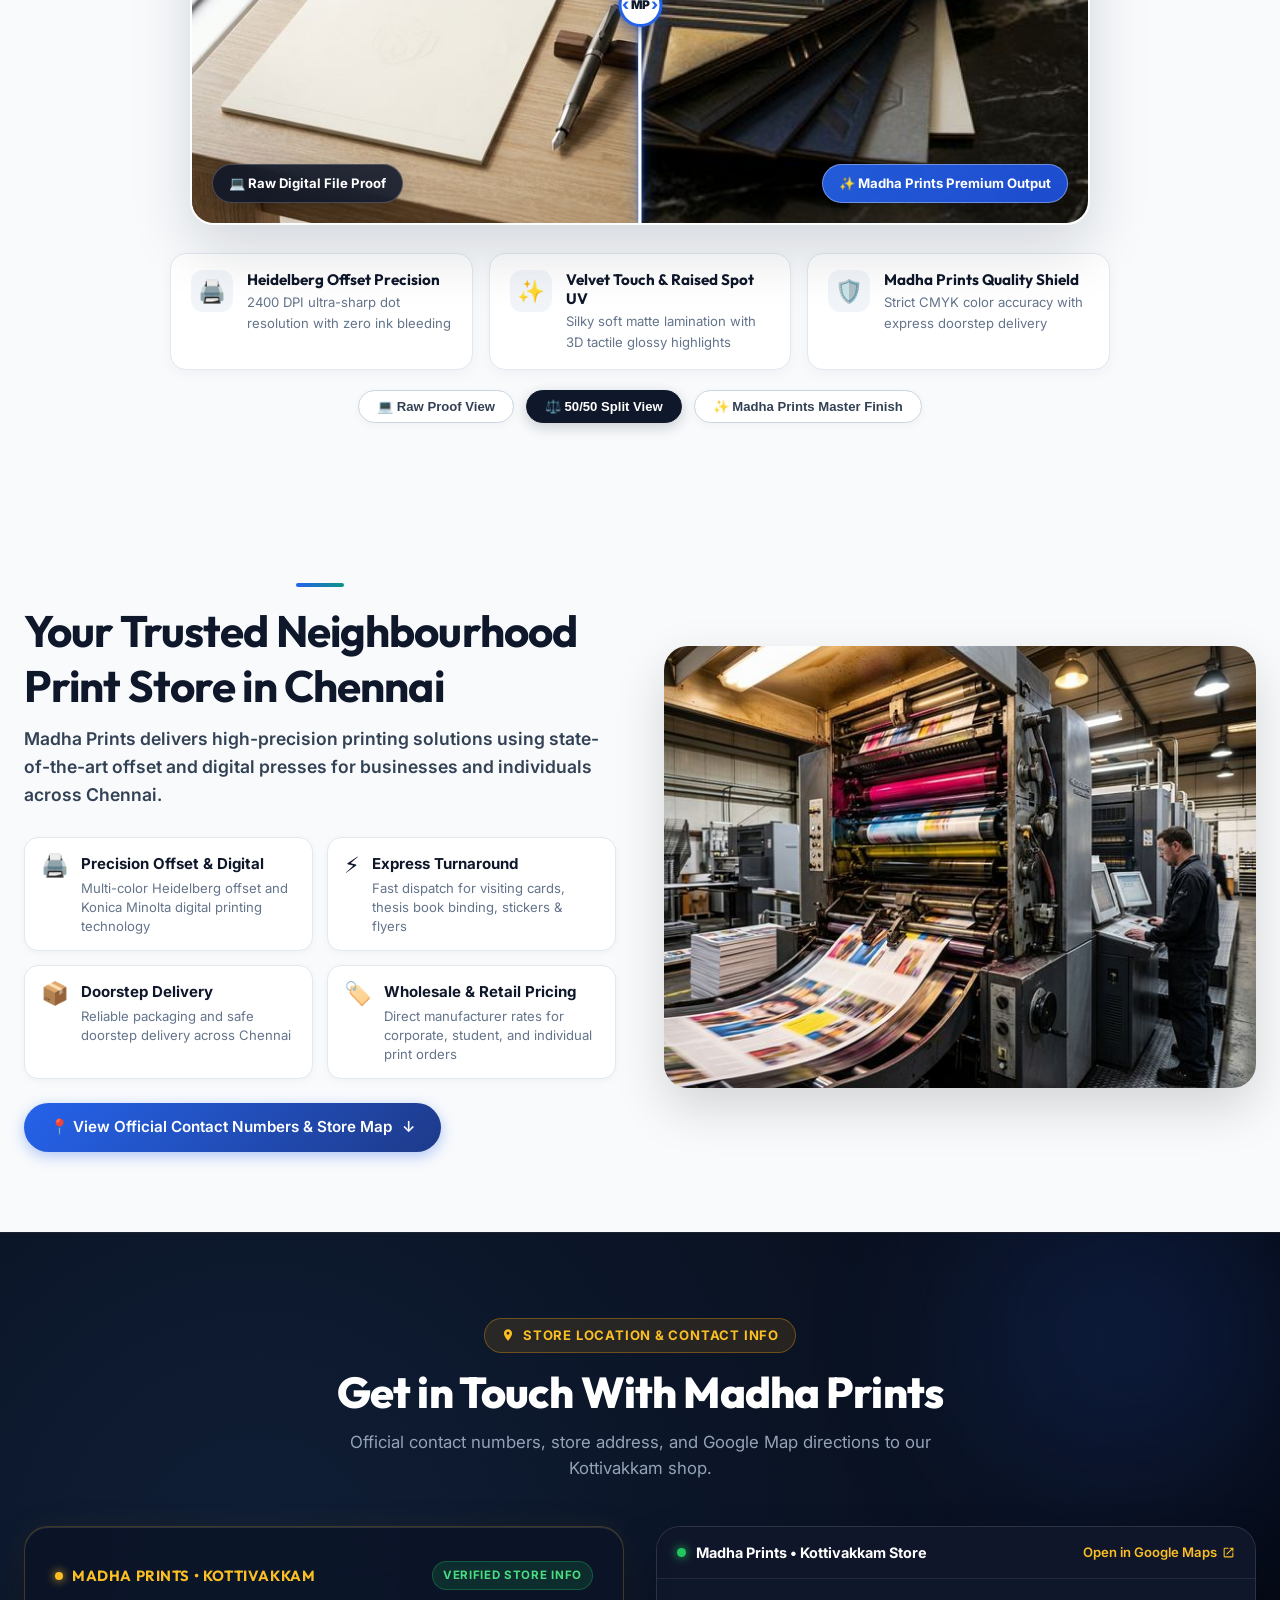
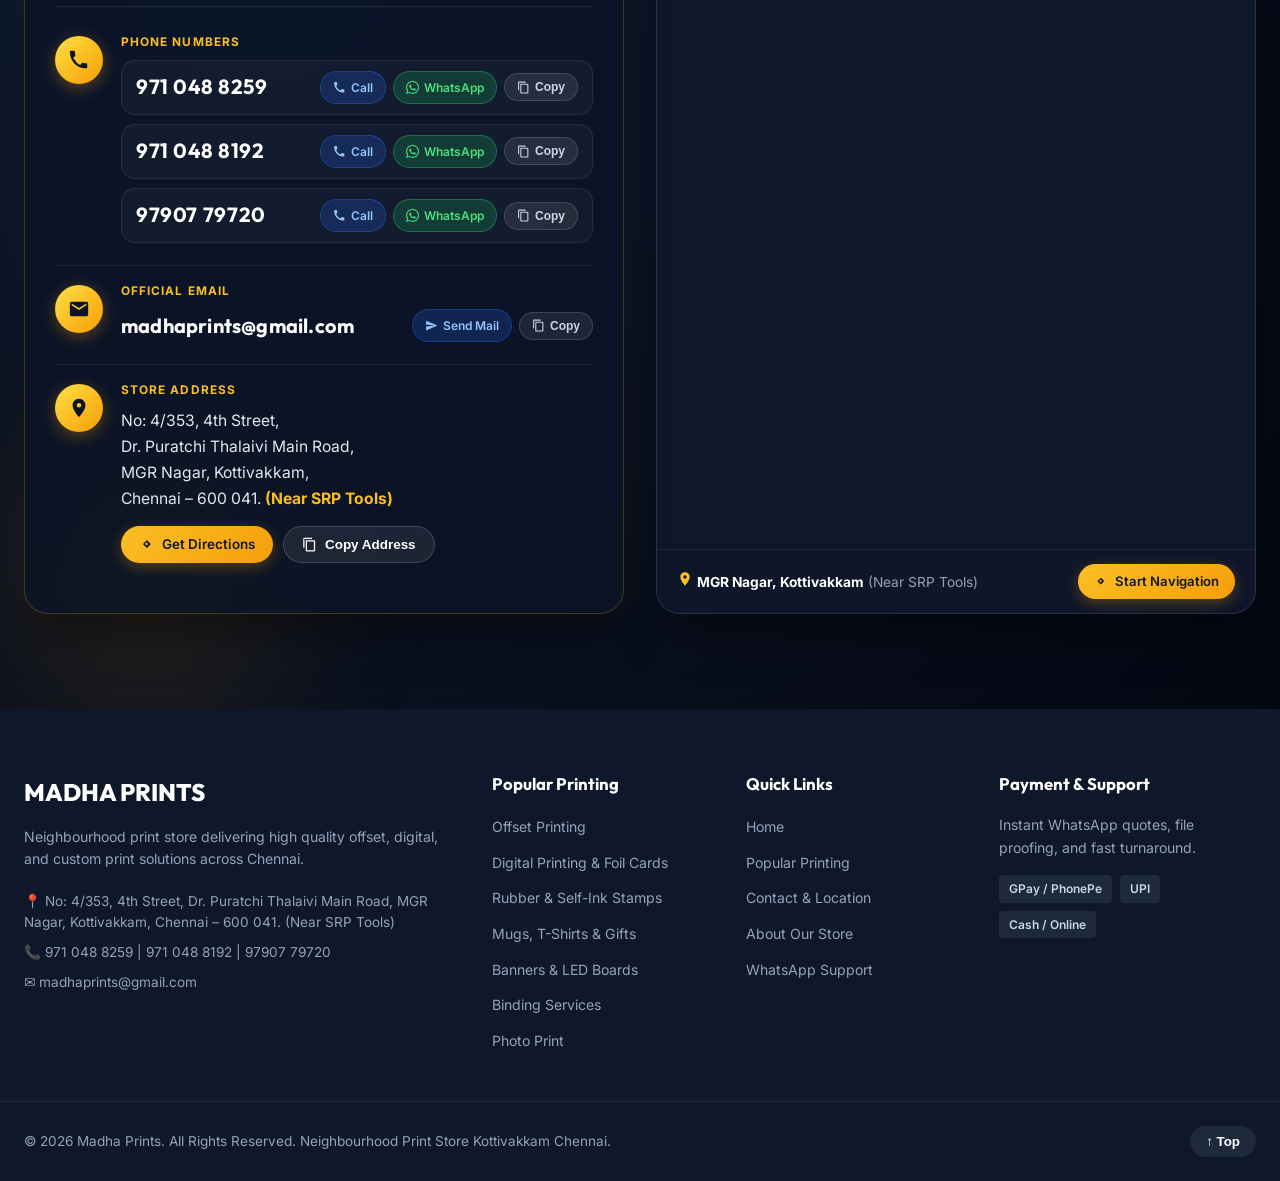
==== commit 544a6fc1: "hi" ====
--- a/index.html
+++ b/index.html
@@ -149,10 +149,11 @@
       <nav class="sub-nav">
         <div class="container sub-nav-inner">
           <ul class="nav-menu">
-            <li class="nav-item"><a href="services.html" class="nav-link" style="color:var(--brand-gold,#fbbf24);font-weight:700;">★ All 9 Services</a></li>
+            <li class="nav-item"><a href="services.html" class="nav-link" style="color:var(--brand-gold,#fbbf24);font-weight:700;">★ All 10 Services</a></li>
             <li class="nav-item"><a href="services.html#offset-printing" class="nav-link">Offset Printing</a></li>
             <li class="nav-item"><a href="services.html#screen-printing" class="nav-link">Screen Printing</a></li>
             <li class="nav-item"><a href="services.html#digital-printing" class="nav-link">Digital Printing</a></li>
+            <li class="nav-item"><a href="services.html#stamps" class="nav-link">Stamps & Seals</a></li>
             <li class="nav-item"><a href="services.html#sublimation-printing" class="nav-link">Sublimation Gifts</a></li>
             <li class="nav-item"><a href="services.html#sticker-cutting" class="nav-link">Sticker Cutting</a></li>
             <li class="nav-item"><a href="services.html#photo-print" class="nav-link">Photo Print</a></li>
@@ -187,10 +188,11 @@
 
       <div class="mobile-menu-links">
         <a href="index.html" class="active">🏠 Home</a>
-        <a href="services.html" style="color:var(--brand-gold,#fbbf24);font-weight:700;">★ All 9 Services Catalog</a>
+        <a href="services.html" style="color:var(--brand-gold,#fbbf24);font-weight:700;">★ All 10 Services Catalog</a>
         <a href="services.html#offset-printing">🖨️ Offset Printing</a>
         <a href="services.html#screen-printing">🎨 Screen Printing</a>
         <a href="services.html#digital-printing">⚡ Digital Printing & Foil Cards</a>
+        <a href="services.html#stamps">🔖 Rubber & Self-Ink Stamps</a>
         <a href="services.html#sublimation-printing">🎁 Sublimation Gifts</a>
         <a href="services.html#sticker-cutting">✂️ Sticker Digital Cutting (13x19)</a>
         <a href="services.html#photo-print">📸 Photo Print (6 Colour)</a>
@@ -397,9 +399,9 @@
         <div class="hero-wording-card">
           <span class="hero-wording-tag">✨ PREMIER PRINT & CUSTOM MERCHANDISE STUDIO • KOTTIVAKKAM, CHENNAI</span>
           <h1 class="hero-wording-title">MADHA <span class="highlight">PRINTS</span></h1>
-          <p class="hero-wording-subtitle">Offset Printing • Screen Printing • Digital & Foil Cards • Sublimation Gifts • 13x19 Sticker Cutting • 6-Colour Photo Print • 3D LED Signage • Binding • Designing</p>
+          <p class="hero-wording-subtitle">Offset Printing • Screen Printing • Digital & Foil Cards • Rubber & Self-Ink Stamps • Sublimation Gifts • 13x19 Sticker Cutting • 6-Colour Photo Print • 3D LED Signage • Binding • Designing</p>
           <div class="hero-wording-btns">
-            <a href="services.html" class="btn btn-primary">📖 Explore All 9 Services Catalog →</a>
+            <a href="services.html" class="btn btn-primary">📖 Explore All 10 Services Catalog →</a>
             <a href="https://wa.me/919790779720?text=Hi%20Madha%20Prints%2C%20I%20want%20to%20place%20an%20order" target="_blank" rel="noopener" class="btn btn-outline-light">💬 WhatsApp Quote</a>
           </div>
         </div>
@@ -448,6 +450,8 @@
           <a href="services.html#screen-printing" class="marquee-item"><img src="printed-bags.jpg" alt="Bag Printing" class="m-thumb"><span class="m-label">Bag Printing</span></a>
           <a href="services.html#digital-printing" class="marquee-item"><img src="business-cards.jpg" alt="Visiting Cards" class="m-thumb"><span class="m-label">Visiting Cards</span></a>
           <a href="services.html#digital-printing" class="marquee-item"><img src="foil-visiting-cards.jpg" alt="Gold & Silver Foil Cards" class="m-thumb"><span class="m-label">Gold & Silver Foil Cards</span></a>
+          <a href="services.html#stamps" class="marquee-item"><img src="normal-stamp.jpg" alt="Normal Rubber Stamp" class="m-thumb"><span class="m-label">Normal Rubber Stamp</span></a>
+          <a href="services.html#stamps" class="marquee-item"><img src="self-ink-stamp.jpg" alt="Self Inking Stamp" class="m-thumb"><span class="m-label">Self Inking Stamp</span></a>
           <a href="services.html#sublimation-printing" class="marquee-item"><img src="mug-printing.jpg" alt="Mug Printing" class="m-thumb"><span class="m-label">Mug Printing</span></a>
           <a href="services.html#sublimation-printing" class="marquee-item"><img src="tshirt-printing.jpg" alt="T-Shirt Printing" class="m-thumb"><span class="m-label">T-Shirt Printing</span></a>
           <a href="services.html#sublimation-printing" class="marquee-item"><img src="keychains.jpg" alt="Key Chain Printing" class="m-thumb"><span class="m-label">Key Chain Printing</span></a>
@@ -466,6 +470,8 @@
           <a href="services.html#banner-signage" class="marquee-item"><img src="uv-printing.jpg" alt="UV Printing" class="m-thumb"><span class="m-label">UV Printing</span></a>
           <a href="services.html#binding" class="marquee-item"><img src="spiral-binding.jpg" alt="Spiral Binding" class="m-thumb"><span class="m-label">Spiral & Soft Binding</span></a>
           <a href="services.html#binding" class="marquee-item"><img src="hard-binding.jpg" alt="Hard Binding" class="m-thumb"><span class="m-label">Hard & Project Binding</span></a>
+          <a href="services.html#stamps" class="marquee-item"><img src="normal-stamp.jpg" alt="Normal Rubber Stamp" class="m-thumb"><span class="m-label">Normal Rubber Stamp</span></a>
+          <a href="services.html#stamps" class="marquee-item"><img src="self-ink-stamp.jpg" alt="Self Inking Stamp" class="m-thumb"><span class="m-label">Self Inking Stamp</span></a>
           <a href="services.html#designing" class="marquee-item"><img src="graphic-design.jpg" alt="Graphic Designing" class="m-thumb"><span class="m-label">Designing</span></a>
         </div>
         <div class="hero-marquee-content" aria-hidden="true">
@@ -473,6 +479,8 @@
           <a href="services.html#screen-printing" class="marquee-item"><img src="printed-bags.jpg" alt="Bag Printing" class="m-thumb"><span class="m-label">Bag Printing</span></a>
           <a href="services.html#digital-printing" class="marquee-item"><img src="business-cards.jpg" alt="Visiting Cards" class="m-thumb"><span class="m-label">Visiting Cards</span></a>
           <a href="services.html#digital-printing" class="marquee-item"><img src="foil-visiting-cards.jpg" alt="Gold & Silver Foil Cards" class="m-thumb"><span class="m-label">Gold & Silver Foil Cards</span></a>
+          <a href="services.html#stamps" class="marquee-item"><img src="normal-stamp.jpg" alt="Normal Rubber Stamp" class="m-thumb"><span class="m-label">Normal Rubber Stamp</span></a>
+          <a href="services.html#stamps" class="marquee-item"><img src="self-ink-stamp.jpg" alt="Self Inking Stamp" class="m-thumb"><span class="m-label">Self Inking Stamp</span></a>
           <a href="services.html#sublimation-printing" class="marquee-item"><img src="mug-printing.jpg" alt="Mug Printing" class="m-thumb"><span class="m-label">Mug Printing</span></a>
           <a href="services.html#sublimation-printing" class="marquee-item"><img src="tshirt-printing.jpg" alt="T-Shirt Printing" class="m-thumb"><span class="m-label">T-Shirt Printing</span></a>
           <a href="services.html#sublimation-printing" class="marquee-item"><img src="keychains.jpg" alt="Key Chain Printing" class="m-thumb"><span class="m-label">Key Chain Printing</span></a>
@@ -491,6 +499,8 @@
           <a href="services.html#banner-signage" class="marquee-item"><img src="uv-printing.jpg" alt="UV Printing" class="m-thumb"><span class="m-label">UV Printing</span></a>
           <a href="services.html#binding" class="marquee-item"><img src="spiral-binding.jpg" alt="Spiral Binding" class="m-thumb"><span class="m-label">Spiral & Soft Binding</span></a>
           <a href="services.html#binding" class="marquee-item"><img src="hard-binding.jpg" alt="Hard Binding" class="m-thumb"><span class="m-label">Hard & Project Binding</span></a>
+          <a href="services.html#stamps" class="marquee-item"><img src="normal-stamp.jpg" alt="Normal Rubber Stamp" class="m-thumb"><span class="m-label">Normal Rubber Stamp</span></a>
+          <a href="services.html#stamps" class="marquee-item"><img src="self-ink-stamp.jpg" alt="Self Inking Stamp" class="m-thumb"><span class="m-label">Self Inking Stamp</span></a>
           <a href="services.html#designing" class="marquee-item"><img src="graphic-design.jpg" alt="Graphic Designing" class="m-thumb"><span class="m-label">Designing</span></a>
         </div>
       </div>
@@ -539,114 +549,19 @@
               <a href="services.html#sublimation-printing" class="btn btn-outline-light banner-btn">Explore Gifts →</a>
             </div>
           </div>
+
+          <div class="banner-card banner-wide" data-tilt style="background-image: linear-gradient(135deg, rgba(15, 23, 42, 0.90), rgba(180, 83, 9, 0.78)), url('self-ink-stamp.jpg');">
+            <div class="card-specular-glow"></div>
+            <div class="banner-content">
+              <span class="banner-tag" style="background: #fbbf24; color: #0b1329; font-weight: 700;">● OFFICIAL & CORPORATE SEALS</span>
+              <h3 class="banner-title">Normal Rubber Stamps & Automatic Self-Inking Stamps</h3>
+              <p class="banner-desc">Custom official seals, doctor & advocate stamps, bank seals, and high-speed self-inking stamps with 10,000+ crisp, leakproof impressions.</p>
+              <a href="services.html#stamps" class="btn btn-primary banner-btn">Explore Stamp Solutions →</a>
+            </div>
+          </div>
         </div>
       </div>
     </section>
-
-    <!-- ═══ POPULAR CATEGORIES CAROUSEL SECTION ═══ -->
-    <section class="popular-categories-section section-padding" id="categories">
-      <div class="container">
-        <div class="text-center reveal">
-          <div class="animated-heading-wrapper">
-            <h2 class="animated-title">
-              Popular <span class="highlight-underline">Categories<svg viewBox="0 0 500 150" preserveAspectRatio="none"><path d="M5.5 125.883C149.207 118.384 329.838 103.383 495.5 125.883"></path></svg></span>
-            </h2>
-          </div>
-          <p class="section-subtitle">Browse through our most ordered printing categories with instant customization.</p>
-        </div>
-
-        <div class="categories-carousel-wrapper">
-          <div class="categories-grid-cards" id="popular-categories-grid">
-            <div class="category-card" data-tilt>
-              <div class="card-specular-glow"></div>
-              <div class="category-card-img">
-                <img src="business-cards.jpg" alt="Visiting Cards" loading="lazy" decoding="async" />
-                <span class="category-badge">12+ Options</span>
-              </div>
-              <div class="category-card-body">
-                <h3 class="category-title" style="font-size:1.15rem;margin-bottom:6px;color:#0f172a;">Visiting Cards</h3>
-                <p class="category-desc" style="font-size:0.86rem;color:#64748b;margin-bottom:16px;">Art, Matte, Velvet, Spot UV & Metallic Foil</p>
-                <a href="#cards" class="btn btn-outline-dark category-explore" data-filter="corporate">View Options →</a>
-              </div>
-            </div>
-            <div class="category-card" data-tilt>
-              <div class="card-specular-glow"></div>
-              <div class="category-card-img">
-                <img src="mug-printing.jpg" alt="Mugs & T-Shirts" loading="lazy" decoding="async" />
-                <span class="category-badge">15+ Options</span>
-              </div>
-              <div class="category-card-body">
-                <h3 class="category-title" style="font-size:1.15rem;margin-bottom:6px;color:#0f172a;">Mugs, Tees & Gifts</h3>
-                <p class="category-desc" style="font-size:0.86rem;color:#64748b;margin-bottom:16px;">Mugs, T-Shirts, Caps, Pillows & Tiles</p>
-                <a href="#cards" class="btn btn-outline-dark category-explore" data-filter="custom">View Options →</a>
-              </div>
-            </div>
-            <div class="category-card" data-tilt>
-              <div class="card-specular-glow"></div>
-              <div class="category-card-img">
-                <img src="stickers.jpg" alt="Stickers & Labels" loading="lazy" decoding="async" />
-                <span class="category-badge">10+ Options</span>
-              </div>
-              <div class="category-card-body">
-                <h3 class="category-title" style="font-size:1.15rem;margin-bottom:6px;color:#0f172a;">Stickers & Labels</h3>
-                <p class="category-desc" style="font-size:0.86rem;color:#64748b;margin-bottom:16px;">Waterproof Vinyl, Synthetic & Die-Cut</p>
-                <a href="#cards" class="btn btn-outline-dark category-explore" data-filter="events">View Options →</a>
-              </div>
-            </div>
-            <div class="category-card" data-tilt>
-              <div class="card-specular-glow"></div>
-              <div class="category-card-img">
-                <img src="brochures.jpg" alt="Brochures & Flyers" loading="lazy" decoding="async" />
-                <span class="category-badge">8+ Options</span>
-              </div>
-              <div class="category-card-body">
-                <h3 class="category-title" style="font-size:1.15rem;margin-bottom:6px;color:#0f172a;">Brochures & Flyers</h3>
-                <p class="category-desc" style="font-size:0.86rem;color:#64748b;margin-bottom:16px;">Bi-fold, Tri-fold & Promotional Leaflets</p>
-                <a href="#cards" class="btn btn-outline-dark category-explore" data-filter="marketing">View Options →</a>
-              </div>
-            </div>
-            <div class="category-card" data-tilt>
-              <div class="card-specular-glow"></div>
-              <div class="category-card-img">
-                <img src="flex-printing.jpg" alt="Flex & Signage" loading="lazy" decoding="async" />
-                <span class="category-badge">6+ Options</span>
-              </div>
-              <div class="category-card-body">
-                <h3 class="category-title" style="font-size:1.15rem;margin-bottom:6px;color:#0f172a;">Flex & Signage</h3>
-                <p class="category-desc" style="font-size:0.86rem;color:#64748b;margin-bottom:16px;">Star Flex, Standees & Foam Board</p>
-                <a href="#cards" class="btn btn-outline-dark category-explore" data-filter="custom">View Options →</a>
-              </div>
-            </div>
-            <div class="category-card" data-tilt>
-              <div class="card-specular-glow"></div>
-              <div class="category-card-img">
-                <img src="id-cards.jpg" alt="ID Cards & Lanyards" loading="lazy" decoding="async" />
-                <span class="category-badge">5+ Options</span>
-              </div>
-              <div class="category-card-body">
-                <h3 class="category-title" style="font-size:1.15rem;margin-bottom:6px;color:#0f172a;">ID Cards & Lanyards</h3>
-                <p class="category-desc" style="font-size:0.86rem;color:#64748b;margin-bottom:16px;">PVC Cards & Custom Satin Lanyards</p>
-                <a href="#cards" class="btn btn-outline-dark category-explore" data-filter="corporate">View Options →</a>
-              </div>
-            </div>
-            <div class="category-card" data-tilt>
-              <div class="card-specular-glow"></div>
-              <div class="category-card-img">
-                <img src="binding.jpg" alt="Thesis Book Binding" loading="lazy" decoding="async" />
-                <span class="category-badge">7+ Options</span>
-              </div>
-              <div class="category-card-body">
-                <h3 class="category-title" style="font-size:1.15rem;margin-bottom:6px;color:#0f172a;">Thesis Book Binding</h3>
-                <p class="category-desc" style="font-size:0.86rem;color:#64748b;margin-bottom:16px;">Hardcover, Softcover & Golden Foil Text</p>
-                <a href="#cards" class="btn btn-outline-dark category-explore" data-filter="custom">View Options →</a>
-              </div>
-            </div>
-          </div>
-        </div>
-      </div>
-    </section>
-
-
 
     <!-- ═══ POPULAR PRINTING — CONTINUOUS SPEED RUNNING MARQUEE ═══ -->
     <section class="featured-marquee-section section-padding" id="popular">
@@ -664,6 +579,7 @@
             <button class="filter-btn" data-filter="offset">🖨️ Offset Printing</button>
             <button class="filter-btn" data-filter="screen">🎨 Screen Printing</button>
             <button class="filter-btn" data-filter="digital">⚡ Digital Printing</button>
+            <button class="filter-btn" data-filter="stamps">🔖 Rubber & Self Ink Stamps</button>
             <button class="filter-btn" data-filter="sublimation">🎁 Sublimation Gifts</button>
             <button class="filter-btn" data-filter="photo">📸 Photo Prints</button>
             <button class="filter-btn" data-filter="signage">🪧 Banners & LED</button>
@@ -686,6 +602,14 @@
                 <div class="featured-card-content"><h4>Gold & Silver Foil Visiting Cards</h4><p>Ultra-luxury metallic gold & silver foil stamping on matte dark cardstock.</p><button class="btn btn-outline-dark quick-quote-trigger" data-title="Gold & Silver Foil Visiting Cards" style="padding:6px 14px;font-size:0.8rem;width:100%;">Enquire Now →</button></div>
               </div>
               <div class="featured-card">
+                <div class="featured-card-img"><img src="normal-stamp.jpg" alt="Normal Rubber Stamp" decoding="async" width="600" height="400" /><span class="featured-badge">🔖 Classic Seal</span></div>
+                <div class="featured-card-content"><h4>Normal Rubber Stamp</h4><p>Custom wooden handle rubber stamps with sharp vulcanized text for official seals, signatures, and addresses.</p><button class="btn btn-outline-dark quick-quote-trigger" data-title="Normal Rubber Stamp" style="padding:6px 14px;font-size:0.8rem;width:100%;">Enquire Now →</button></div>
+              </div>
+              <div class="featured-card">
+                <div class="featured-card-img"><img src="self-ink-stamp.jpg" alt="Self Inking Stamp" decoding="async" width="600" height="400" /><span class="featured-badge">⭐ Automatic Ink</span></div>
+                <div class="featured-card-content"><h4>Self Inking Stamp</h4><p>High-speed self-inking stamps with built-in ink pad, leakproof casing, and crisp impressions in blue, black, or red.</p><button class="btn btn-outline-dark quick-quote-trigger" data-title="Self Inking Stamp" style="padding:6px 14px;font-size:0.8rem;width:100%;">Enquire Now →</button></div>
+              </div>
+              <div class="featured-card">
                 <div class="featured-card-img"><img src="bill-books.jpg" alt="All Bill Books & Receipts" decoding="async" width="600" height="400" /><span class="featured-badge">⭐ Essential</span></div>
                 <div class="featured-card-content"><h4>All Bill Books & Vouchers</h4><p>GST tax invoices, delivery challans, receipt books & cash vouchers.</p><button class="btn btn-outline-dark quick-quote-trigger" data-title="All Bill Books" style="padding:6px 14px;font-size:0.8rem;width:100%;">Enquire Now →</button></div>
               </div>
@@ -725,6 +649,14 @@
                 <div class="featured-card-img"><img src="graphic-design.jpg" alt="Designing Studio" decoding="async" width="600" height="400" /><span class="featured-badge">🎨 Creative Studio</span></div>
                 <div class="featured-card-content"><h4>Designing Studio</h4><p>Creative graphic designing for logos, cards, banners, invitations & packaging.</p><button class="btn btn-outline-dark quick-quote-trigger" data-title="Designing" style="padding:6px 14px;font-size:0.8rem;width:100%;">Enquire Now →</button></div>
               </div>
+              <div class="featured-card">
+                <div class="featured-card-img"><img src="normal-stamp.jpg" alt="Normal Rubber Stamp" decoding="async" width="600" height="400" /><span class="featured-badge">🔖 Classic Seal</span></div>
+                <div class="featured-card-content"><h4>Normal Rubber Stamp</h4><p>Custom wooden handle rubber stamps with sharp vulcanized text for official seals, signatures, and addresses.</p><button class="btn btn-outline-dark quick-quote-trigger" data-title="Normal Rubber Stamp" style="padding:6px 14px;font-size:0.8rem;width:100%;">Enquire Now →</button></div>
+              </div>
+              <div class="featured-card">
+                <div class="featured-card-img"><img src="self-ink-stamp.jpg" alt="Self Inking Stamp" decoding="async" width="600" height="400" /><span class="featured-badge">⭐ Automatic Ink</span></div>
+                <div class="featured-card-content"><h4>Self Inking Stamp</h4><p>High-speed self-inking stamps with built-in ink pad, leakproof casing, and crisp impressions in blue, black, or red.</p><button class="btn btn-outline-dark quick-quote-trigger" data-title="Self Inking Stamp" style="padding:6px 14px;font-size:0.8rem;width:100%;">Enquire Now →</button></div>
+              </div>
             </div>
             <div class="featured-slider" id="featured-slider-dup" aria-hidden="true">
               <div class="featured-card">
@@ -736,6 +668,14 @@
                 <div class="featured-card-content"><h4>Gold & Silver Foil Visiting Cards</h4><p>Ultra-luxury metallic gold & silver foil stamping on matte dark cardstock.</p><button class="btn btn-outline-dark quick-quote-trigger" data-title="Gold & Silver Foil Visiting Cards" style="padding:6px 14px;font-size:0.8rem;width:100%;">Enquire Now →</button></div>
               </div>
               <div class="featured-card">
+                <div class="featured-card-img"><img src="normal-stamp.jpg" alt="Normal Rubber Stamp" decoding="async" width="600" height="400" /><span class="featured-badge">🔖 Classic Seal</span></div>
+                <div class="featured-card-content"><h4>Normal Rubber Stamp</h4><p>Custom wooden handle rubber stamps with sharp vulcanized text for official seals, signatures, and addresses.</p><button class="btn btn-outline-dark quick-quote-trigger" data-title="Normal Rubber Stamp" style="padding:6px 14px;font-size:0.8rem;width:100%;">Enquire Now →</button></div>
+              </div>
+              <div class="featured-card">
+                <div class="featured-card-img"><img src="self-ink-stamp.jpg" alt="Self Inking Stamp" decoding="async" width="600" height="400" /><span class="featured-badge">⭐ Automatic Ink</span></div>
+                <div class="featured-card-content"><h4>Self Inking Stamp</h4><p>High-speed self-inking stamps with built-in ink pad, leakproof casing, and crisp impressions in blue, black, or red.</p><button class="btn btn-outline-dark quick-quote-trigger" data-title="Self Inking Stamp" style="padding:6px 14px;font-size:0.8rem;width:100%;">Enquire Now →</button></div>
+              </div>
+              <div class="featured-card">
                 <div class="featured-card-img"><img src="bill-books.jpg" alt="All Bill Books & Receipts" decoding="async" width="600" height="400" /><span class="featured-badge">⭐ Essential</span></div>
                 <div class="featured-card-content"><h4>All Bill Books & Vouchers</h4><p>GST tax invoices, delivery challans, receipt books & cash vouchers.</p><button class="btn btn-outline-dark quick-quote-trigger" data-title="All Bill Books" style="padding:6px 14px;font-size:0.8rem;width:100%;">Enquire Now →</button></div>
               </div>
@@ -774,6 +714,14 @@
               <div class="featured-card">
                 <div class="featured-card-img"><img src="graphic-design.jpg" alt="Designing Studio" decoding="async" width="600" height="400" /><span class="featured-badge">🎨 Creative Studio</span></div>
                 <div class="featured-card-content"><h4>Designing Studio</h4><p>Creative graphic designing for logos, cards, banners, invitations & packaging.</p><button class="btn btn-outline-dark quick-quote-trigger" data-title="Designing" style="padding:6px 14px;font-size:0.8rem;width:100%;">Enquire Now →</button></div>
+              </div>
+              <div class="featured-card">
+                <div class="featured-card-img"><img src="normal-stamp.jpg" alt="Normal Rubber Stamp" decoding="async" width="600" height="400" /><span class="featured-badge">🔖 Classic Seal</span></div>
+                <div class="featured-card-content"><h4>Normal Rubber Stamp</h4><p>Custom wooden handle rubber stamps with sharp vulcanized text for official seals, signatures, and addresses.</p><button class="btn btn-outline-dark quick-quote-trigger" data-title="Normal Rubber Stamp" style="padding:6px 14px;font-size:0.8rem;width:100%;">Enquire Now →</button></div>
+              </div>
+              <div class="featured-card">
+                <div class="featured-card-img"><img src="self-ink-stamp.jpg" alt="Self Inking Stamp" decoding="async" width="600" height="400" /><span class="featured-badge">⭐ Automatic Ink</span></div>
+                <div class="featured-card-content"><h4>Self Inking Stamp</h4><p>High-speed self-inking stamps with built-in ink pad, leakproof casing, and crisp impressions in blue, black, or red.</p><button class="btn btn-outline-dark quick-quote-trigger" data-title="Self Inking Stamp" style="padding:6px 14px;font-size:0.8rem;width:100%;">Enquire Now →</button></div>
               </div>
             </div>
           </div>
@@ -919,6 +867,35 @@
             </div>
           </div>
 
+          <!-- Rubber & Self-Inking Stamps -->
+          <div class="product-card visible" data-id="stamp-normal">
+            <div class="card-specular-glow"></div>
+            <div class="product-card-image">
+              <img src="normal-stamp.jpg" alt="Normal Rubber Stamp" decoding="async" width="600" height="400" />
+              <span class="product-tag">🔖 Classic Seal</span>
+              <div class="card-shine"></div>
+            </div>
+            <div class="product-card-body">
+              <h3 class="product-card-title">Normal Rubber Stamp</h3>
+              <p class="product-card-desc">Custom wooden handle rubber stamps with sharp vulcanized text for official seals, signatures, and addresses.</p>
+              <button class="btn btn-outline-dark quick-quote-trigger" data-title="Normal Rubber Stamp">💬 Get Instant Quote</button>
+            </div>
+          </div>
+
+          <div class="product-card visible" data-id="stamp-self-ink">
+            <div class="card-specular-glow"></div>
+            <div class="product-card-image">
+              <img src="self-ink-stamp.jpg" alt="Self Inking Stamp" decoding="async" width="600" height="400" />
+              <span class="product-tag">⭐ Automatic Ink</span>
+              <div class="card-shine"></div>
+            </div>
+            <div class="product-card-body">
+              <h3 class="product-card-title">Self Inking Stamp</h3>
+              <p class="product-card-desc">High-speed self-inking stamps with built-in ink pad, leakproof casing, and crisp impressions in blue, black, or red.</p>
+              <button class="btn btn-outline-dark quick-quote-trigger" data-title="Self Inking Stamp">💬 Get Instant Quote</button>
+            </div>
+          </div>
+
           <div class="product-card visible" data-id="digital-pvc-cards">
             <div class="card-specular-glow"></div>
             <div class="product-card-image">
@@ -1106,6 +1083,7 @@
               <button class="btn btn-outline-dark quick-quote-trigger" data-title="Designing">💬 Get Instant Quote</button>
             </div>
           </div>
+
         </div>
       </div>
     </section>
@@ -1533,6 +1511,7 @@
           <ul>
             <li><a href="services.html#offset-printing">Offset Printing</a></li>
             <li><a href="services.html#digital-printing">Digital Printing & Foil Cards</a></li>
+            <li><a href="services.html#stamps">Rubber & Self-Ink Stamps</a></li>
             <li><a href="services.html#sublimation-printing">Mugs, T-Shirts & Gifts</a></li>
             <li><a href="services.html#banner-signage">Banners & LED Boards</a></li>
             <li><a href="services.html#binding">Binding Services</a></li>
@@ -1544,7 +1523,7 @@
           <h4>Quick Links</h4>
           <ul>
             <li><a href="#home">Home</a></li>
-            <li><a href="#categories">Popular Categories</a></li>
+            <li><a href="#popular">Popular Printing</a></li>
             <li><a href="#contact">Contact & Location</a></li>
             <li><a href="#about">About Our Store</a></li>
             <li><a href="https://wa.me/919790779720" target="_blank">WhatsApp Support</a></li>
